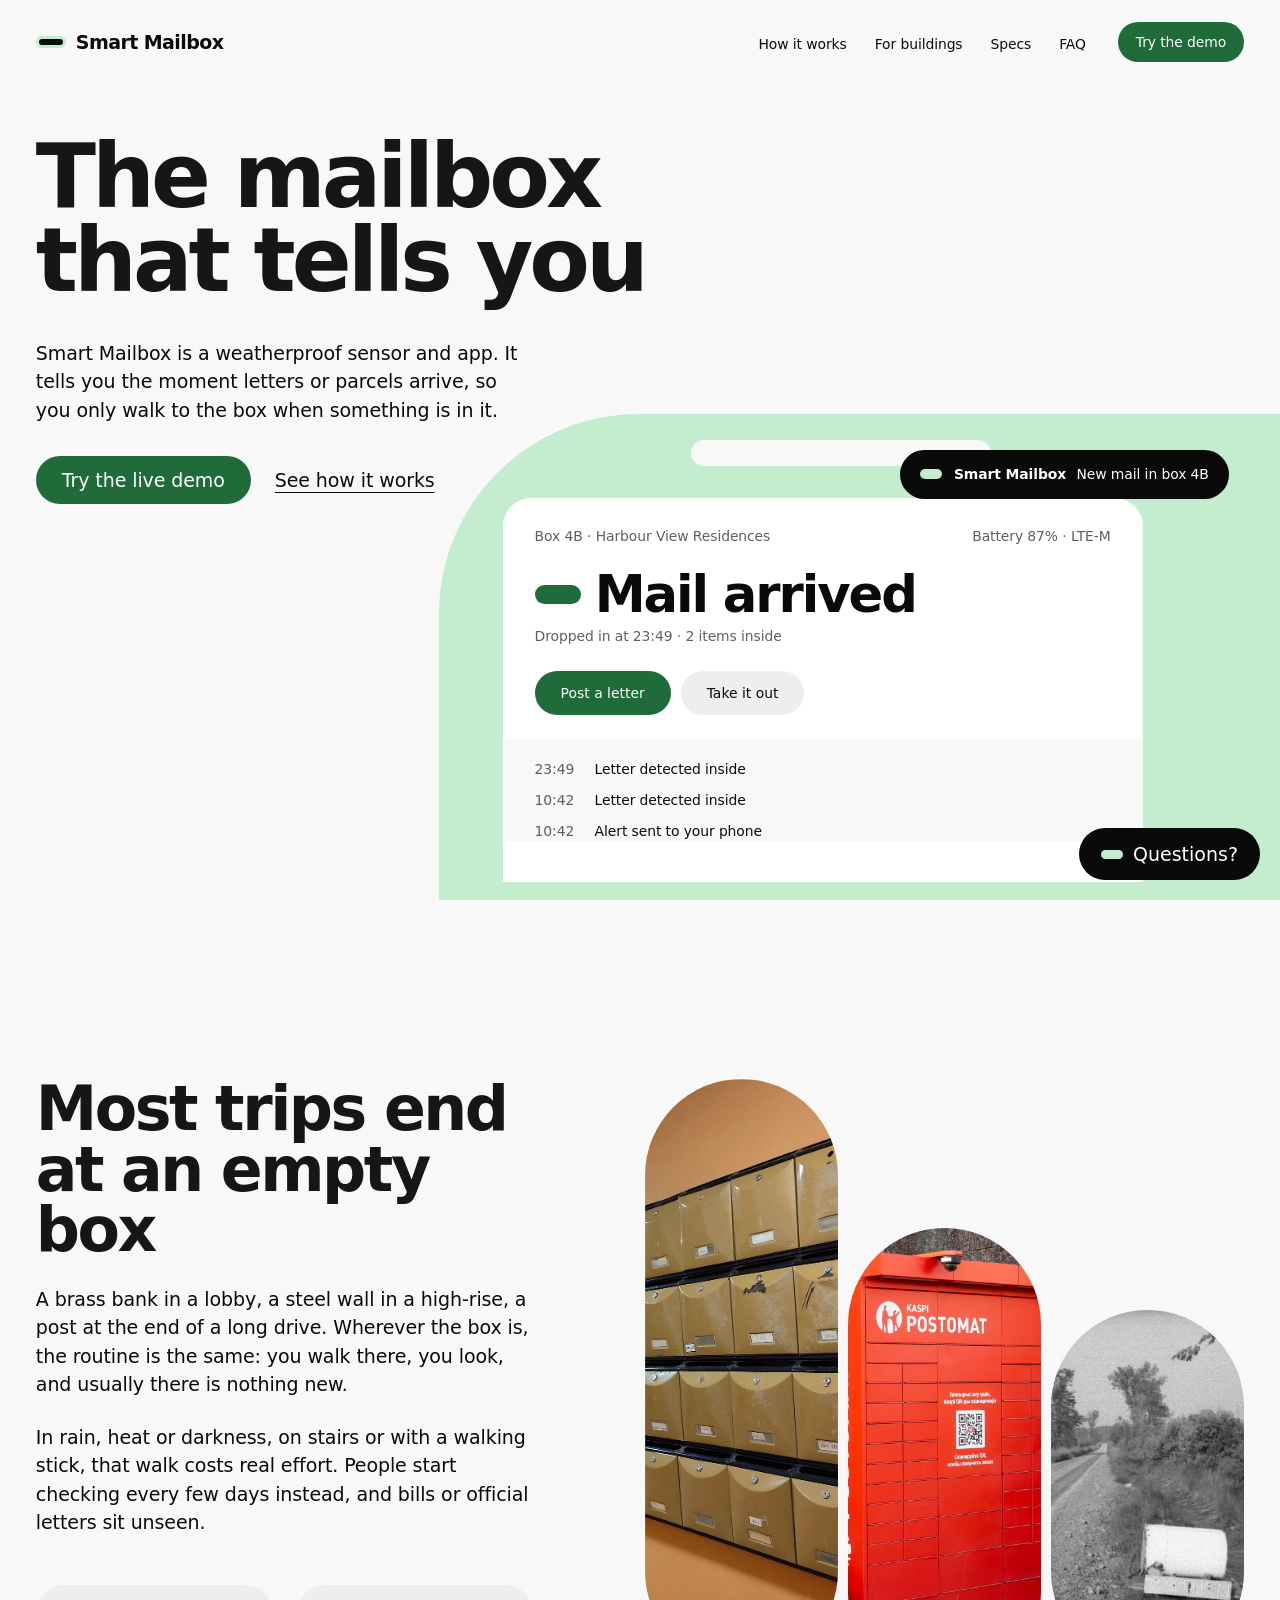
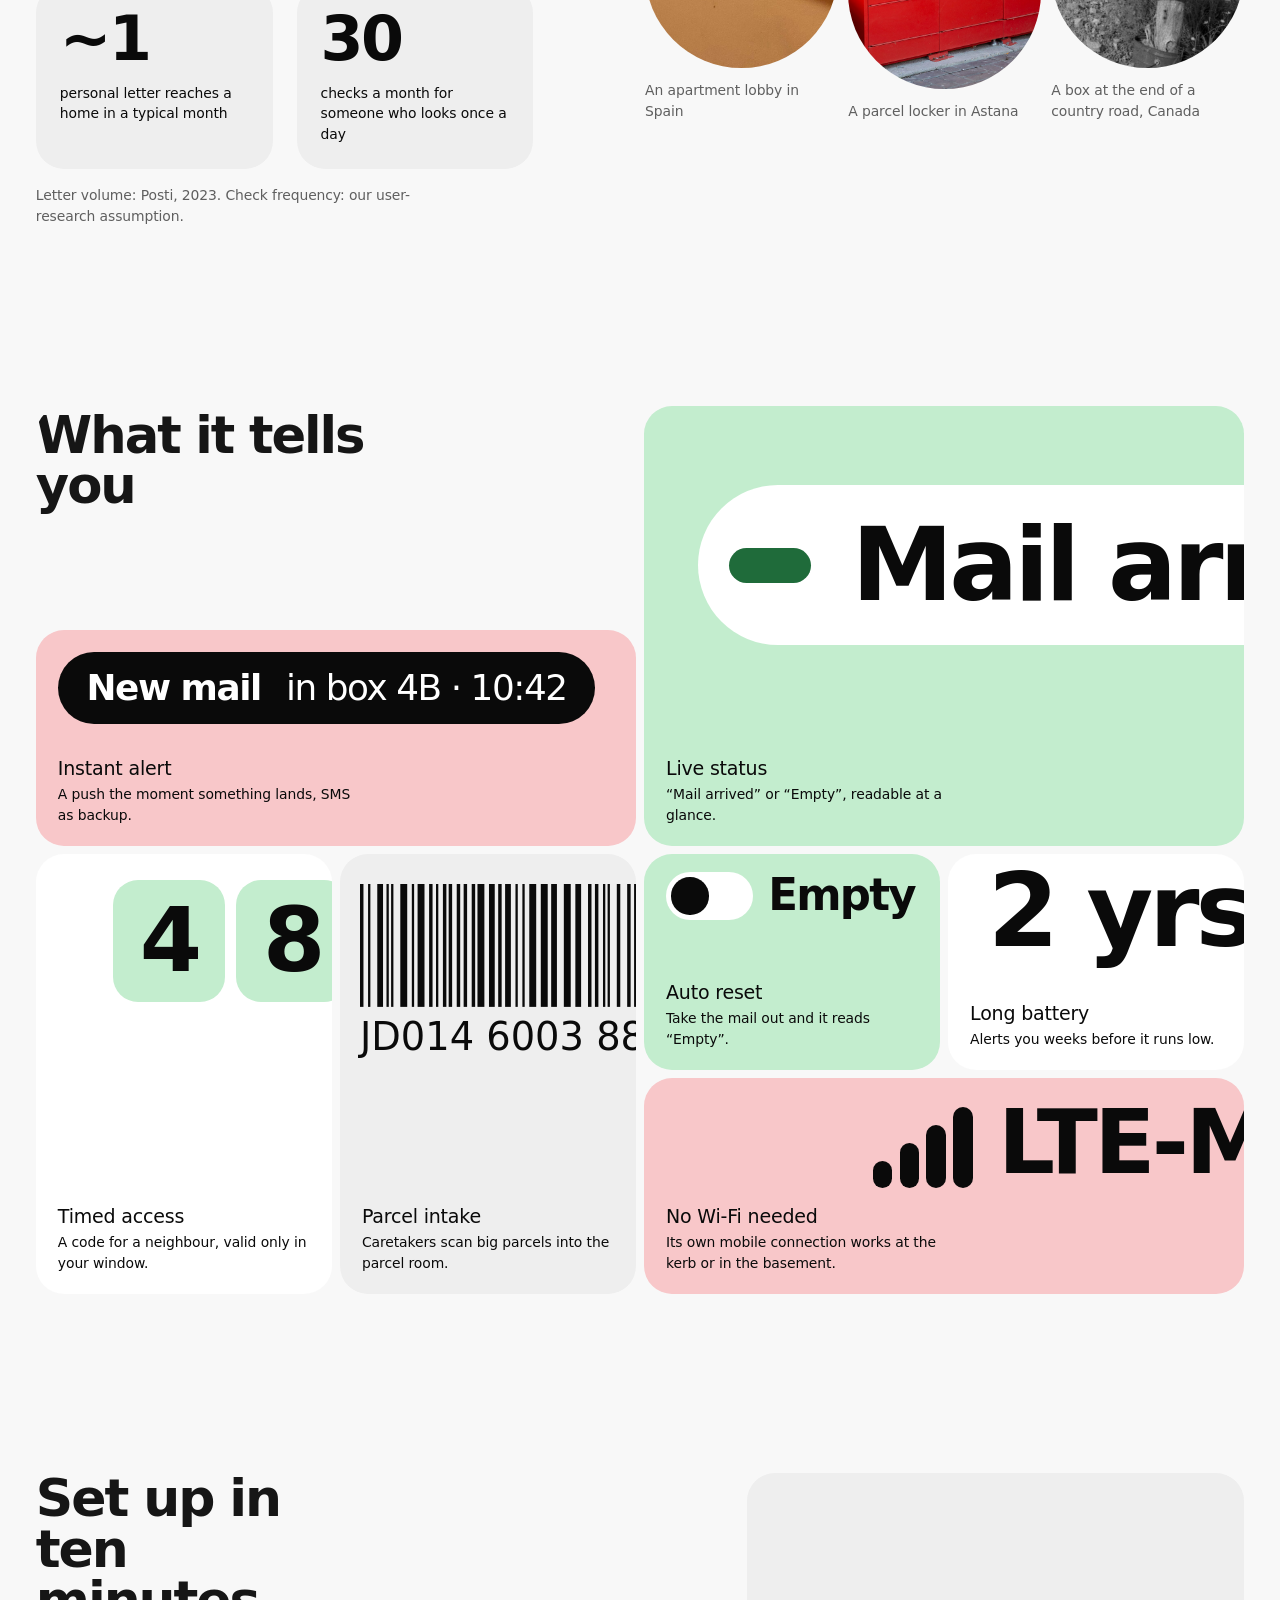
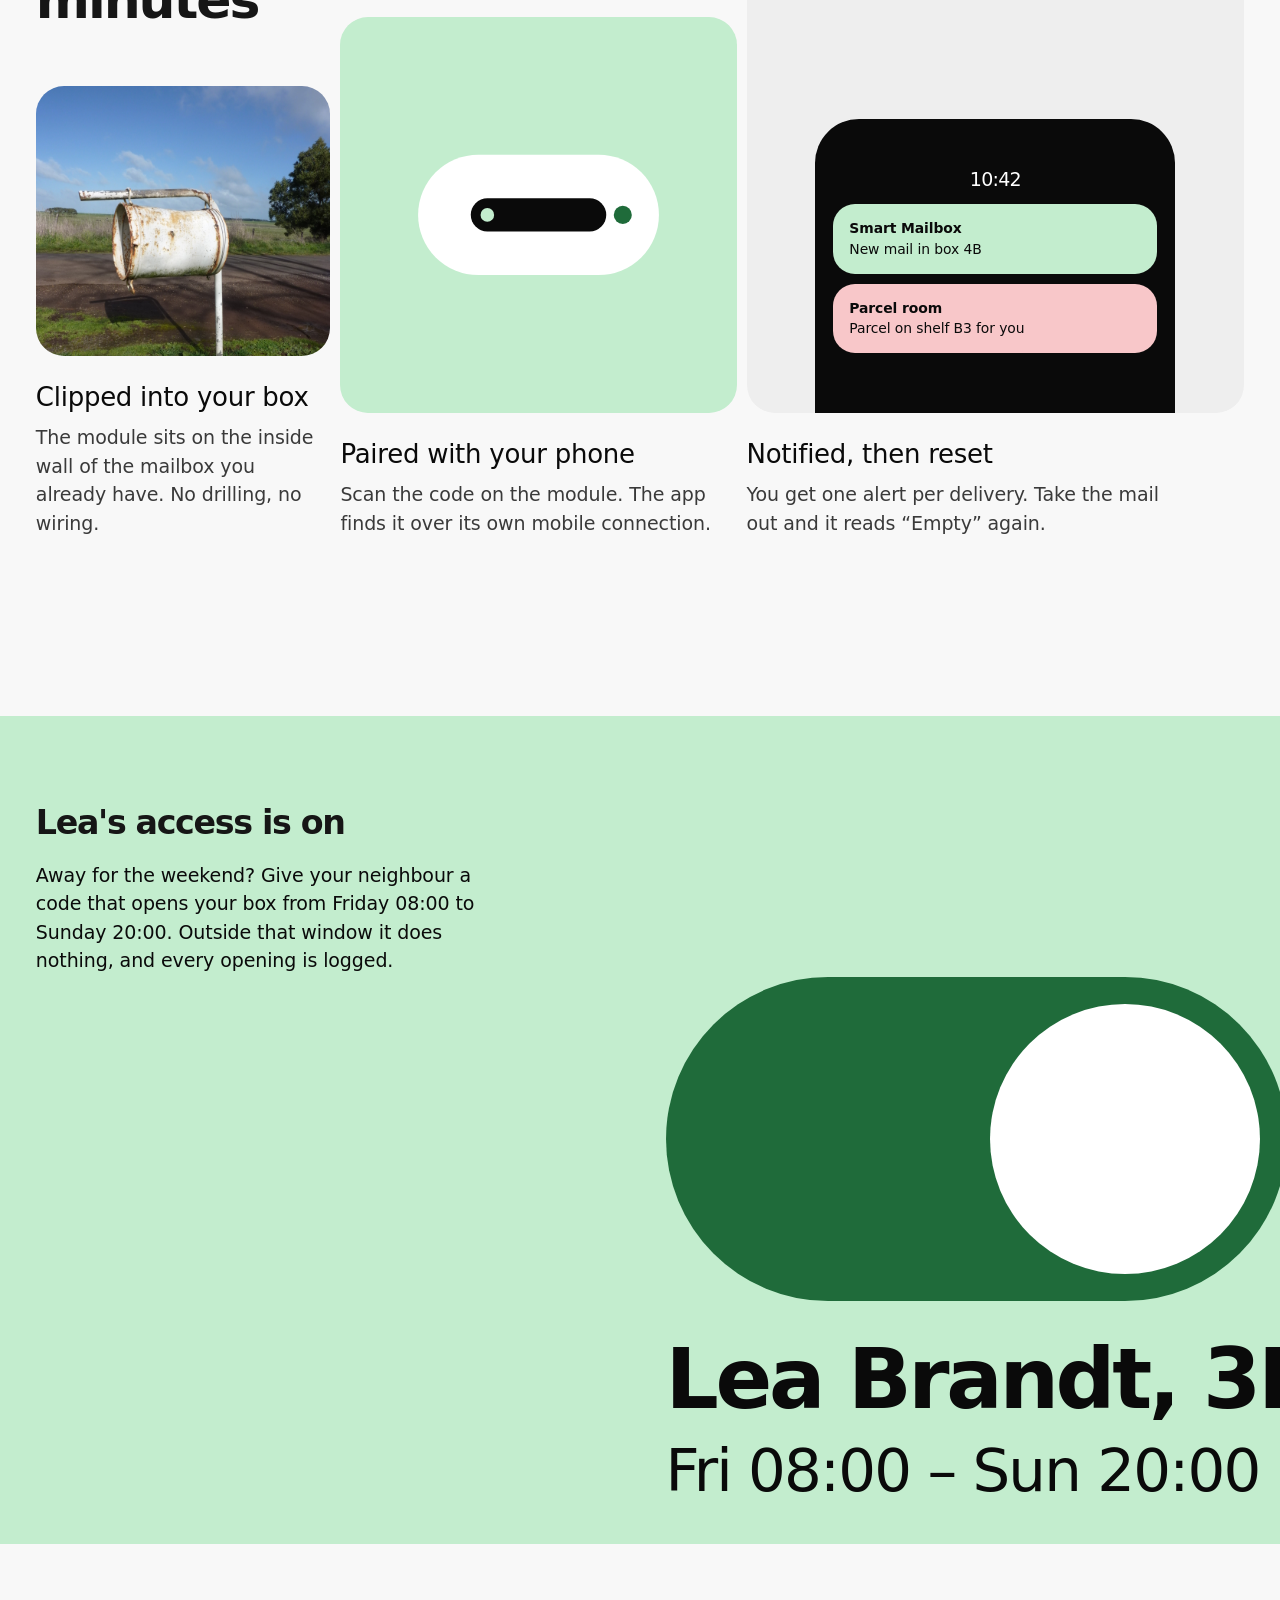
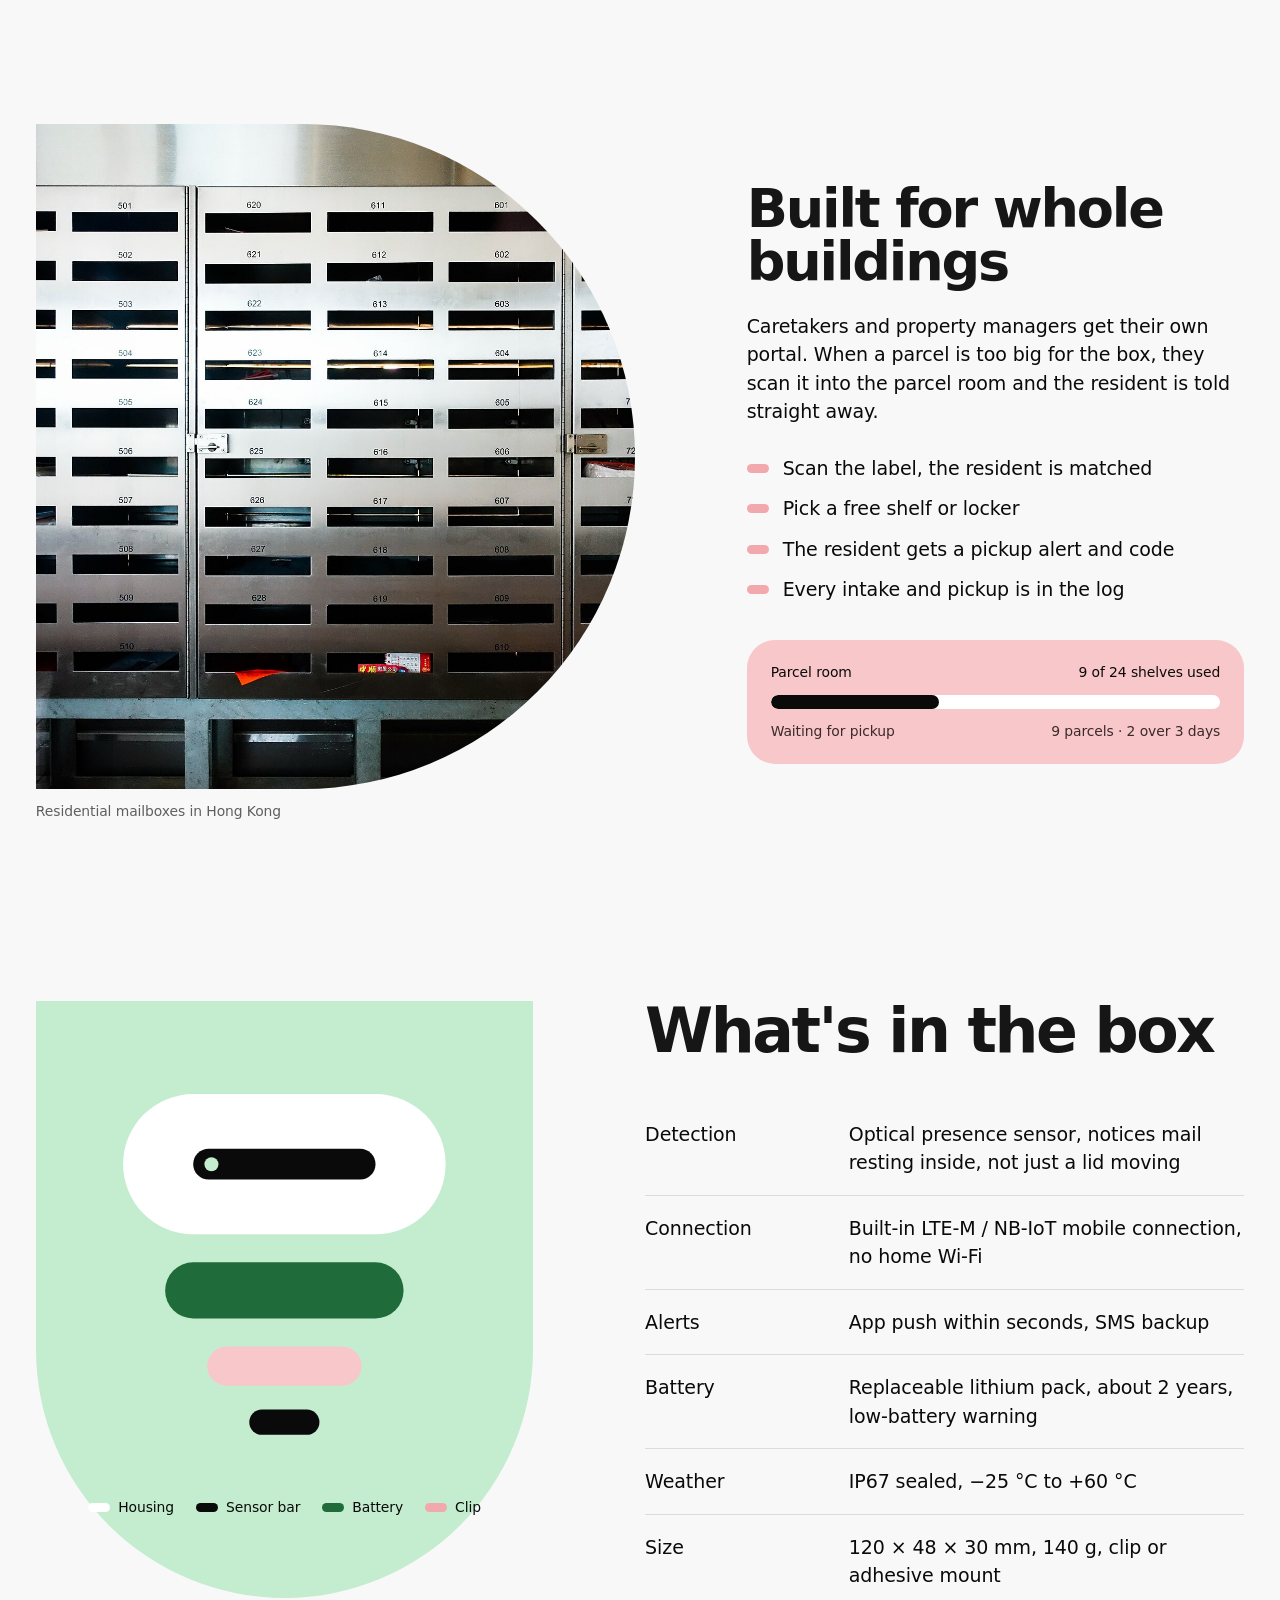
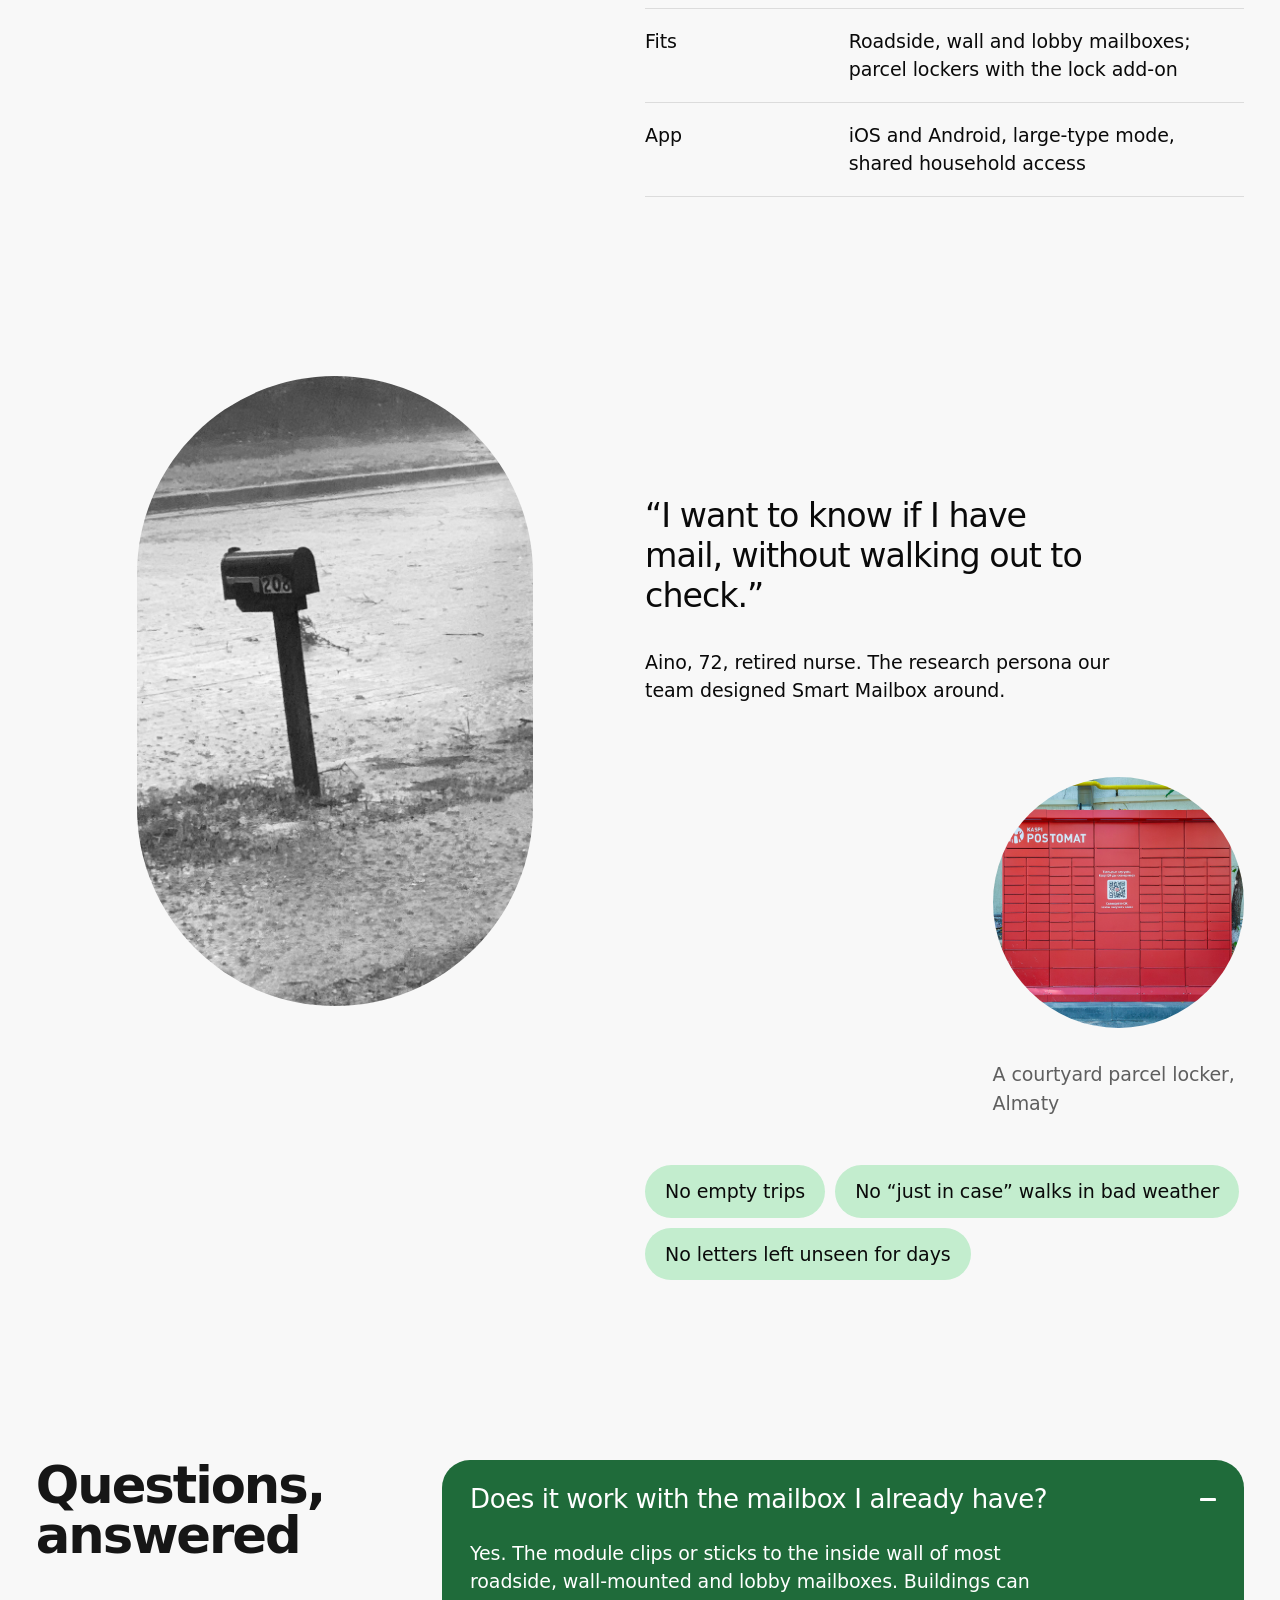
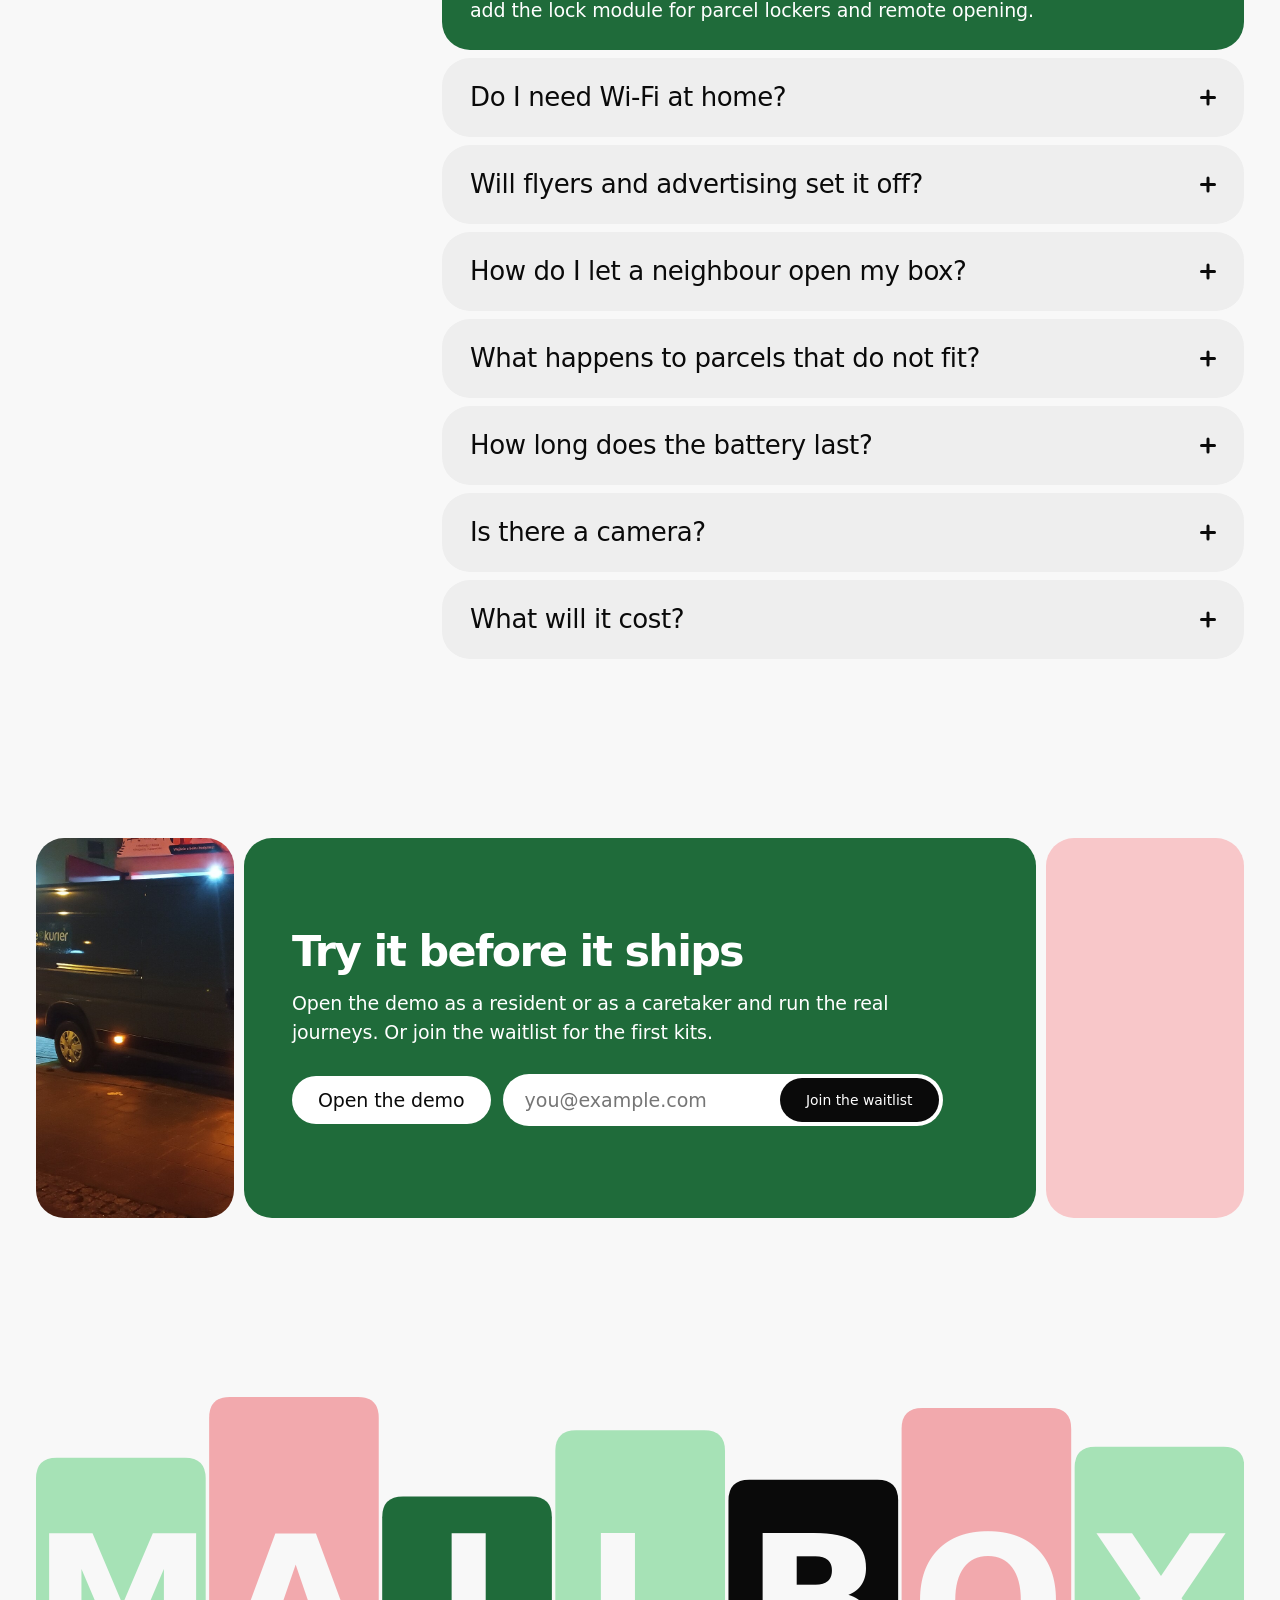
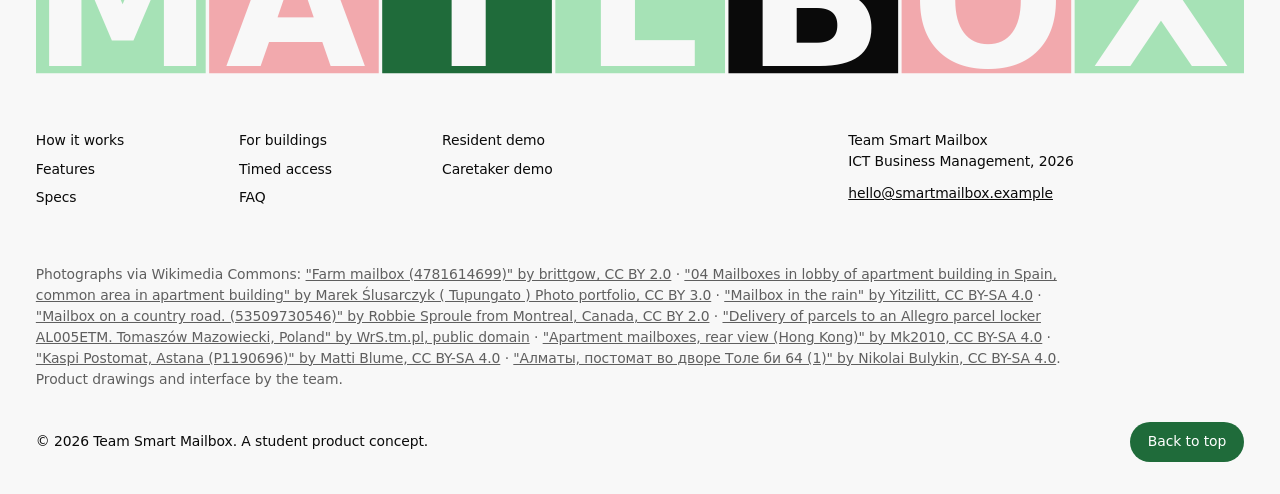
==== index.html @ 1ff183e3 "added Landingpage and Demo" ====
<!doctype html>
<html lang="en">
<head>
  <meta charset="utf-8">
  <meta name="viewport" content="width=device-width, initial-scale=1">
  <title>Smart Mailbox</title>
  <meta name="description" content="Smart Mailbox is a weatherproof sensor and app that tells you when letters or parcels arrive, lets a neighbour open your box in a time window you set, and lets your caretaker log oversized parcels into secure storage.">
  <link rel="preconnect" href="https://api.fontshare.com">
  <link rel="preconnect" href="https://cdn.fontshare.com" crossorigin>
  <link href="https://api.fontshare.com/v2/css?f[]=switzer@400,500,600&display=swap" rel="stylesheet">
  <link rel="icon" href="data:image/svg+xml,%3Csvg xmlns='http://www.w3.org/2000/svg' viewBox='0 0 32 32'%3E%3Crect width='32' height='32' rx='8' fill='%23c3edce'/%3E%3Crect x='6' y='13' width='20' height='6' rx='3' fill='%230a0a0a'/%3E%3C/svg%3E">
  <link rel="stylesheet" href="css/tokens.css">
  <link rel="stylesheet" href="css/landing.css">
  <script>document.documentElement.classList.add('js')</script>
</head>
<body>
  <a class="skip" href="#main">Skip to content</a>

  <header class="nav">
    <a class="wordmark" href="#top" aria-label="Smart Mailbox, back to top">
      <span class="wordmark__slot" aria-hidden="true"></span>Smart Mailbox
    </a>
    <nav aria-label="Main">
      <ul class="nav__links">
        <li><a href="#how">How it works</a></li>
        <li><a href="#buildings">For buildings</a></li>
        <li><a href="#specs">Specs</a></li>
        <li><a href="#faq">FAQ</a></li>
      </ul>
    </nav>
    <a class="btn btn--small nav__cta" href="demo.html">Try the demo</a>
  </header>

  <main id="main">
    <!-- HERO -->
    <section class="hero" id="top" aria-labelledby="hero-title">
      <div class="hero__copy">
        <h1 id="hero-title" class="hero__title">The mailbox that tells you</h1>
        <p class="hero__lede">Smart Mailbox is a weatherproof sensor and app. It tells you the moment letters or parcels arrive, so you only walk to the box when something is in it.</p>
        <div class="hero__actions">
          <a class="btn" href="demo.html">Try the live demo</a>
          <a class="hero__link" href="#how">See how it works</a>
        </div>
      </div>

      <div class="hero__stage">
        <span class="hero__slot" aria-hidden="true"></span>
        <div class="status" data-ui id="hero-status" data-state="arrived" aria-live="polite">
          <div class="status__head">
            <p class="status__where">Box 4B · Harbour View Residences</p>
            <p class="status__battery tnum">Battery 87% · LTE-M</p>
          </div>
          <div class="status__body">
            <p class="status__word" id="status-word">Mail arrived</p>
            <p class="status__meta tnum" id="status-meta">Dropped in at 10:42 · still inside</p>
          </div>
          <div class="status__controls">
            <button class="btn" type="button" id="drop-btn">Post a letter</button>
            <button class="btn btn--quiet" type="button" id="take-btn">Take it out</button>
          </div>
          <ol class="status__log tnum" id="status-log" aria-label="Today at this mailbox">
            <li><span>10:42</span>Letter detected inside</li>
            <li><span>10:42</span>Alert sent to your phone</li>
            <li><span>08:15</span>Box emptied, status reset</li>
          </ol>
        </div>
        <div class="toast" id="hero-toast" role="status" hidden>
          <span class="toast__dot" aria-hidden="true"></span>
          <span><strong>Smart Mailbox</strong> New mail in box 4B</span>
        </div>
      </div>
    </section>

    <!-- WHY -->
    <section class="why" id="why" aria-labelledby="why-title">
      <div class="why__text reveal">
        <h2 id="why-title" class="h2">Most trips end at an empty box</h2>
        <p>A brass bank in a lobby, a steel wall in a high-rise, a post at the end of a long drive. Wherever the box is, the routine is the same: you walk there, you look, and usually there is nothing new.</p>
        <p>In rain, heat or darkness, on stairs or with a walking stick, that walk costs real effort. People start checking every few days instead, and bills or official letters sit unseen.</p>
        <dl class="why__figures">
          <div><dt class="tnum">~1</dt><dd>personal letter reaches a home in a typical month</dd></div>
          <div><dt class="tnum">30</dt><dd>checks a month for someone who looks once a day</dd></div>
        </dl>
        <p class="why__source">Letter volume: Posti, 2023. Check frequency: our user-research assumption.</p>
      </div>
      <div class="why__pictures">
        <figure class="pic pic--tall reveal shutter">
          <img src="assets/04-mailboxes-in-lobby-of-apartment-building.jpg" width="1920" height="1441" alt="A wall of brass mailboxes in the tiled lobby of an apartment building">
          <figcaption>An apartment lobby in Spain</figcaption>
        </figure>
        <figure class="pic pic--mid reveal">
          <img src="assets/kaspi-postomat-astana-p1190696.jpg" width="1920" height="2880" alt="A red street parcel locker with rows of small doors in Astana" loading="lazy">
          <figcaption>A parcel locker in Astana</figcaption>
        </figure>
        <figure class="pic pic--low reveal">
          <img src="assets/mailbox-on-a-country-road-53509730546.jpg" width="1704" height="1087" alt="A white mailbox at the edge of a long gravel country road" loading="lazy">
          <figcaption>A box at the end of a country road, Canada</figcaption>
        </figure>
      </div>
    </section>

    <!-- FEATURES BOARD -->
    <section class="board" id="features" aria-labelledby="board-title">
      <div class="tile tile--title">
        <h2 id="board-title" class="h2">What it tells you</h2>
      </div>

      <div class="tile tile--live mint reveal">
        <div class="macro macro--status" data-ui aria-hidden="true"><span class="macro__dot"></span>Mail arrived</div>
        <div class="tile__cap"><h3>Live status</h3><p>“Mail arrived” or “Empty”, readable at a glance.</p></div>
      </div>

      <div class="tile tile--alert pink reveal">
        <div class="macro macro--toast" data-ui aria-hidden="true"><b>New mail</b> in box 4B · 10:42</div>
        <div class="tile__cap"><h3>Instant alert</h3><p>A push the moment something lands, SMS as backup.</p></div>
      </div>

      <div class="tile tile--access paper reveal">
        <div class="macro macro--keys tnum" data-ui aria-hidden="true"><span>4</span><span>8</span><span>1</span><span>9</span></div>
        <div class="tile__cap"><h3>Timed access</h3><p>A code for a neighbour, valid only in your window.</p></div>
      </div>

      <div class="tile tile--parcel surface reveal">
        <div class="macro macro--barcode" data-ui aria-hidden="true">
          <svg class="bars" viewBox="0 0 290 100" preserveAspectRatio="none" fill="#0a0a0a"><rect x="0" width="3" height="100"/><rect x="7" width="2" height="100"/><rect x="15" width="5" height="100"/><rect x="23" width="2" height="100"/><rect x="27" width="2" height="100"/><rect x="35" width="6" height="100"/><rect x="45" width="2" height="100"/><rect x="50" width="6" height="100"/><rect x="60" width="3" height="100"/><rect x="66" width="2" height="100"/><rect x="72" width="3" height="100"/><rect x="77" width="3" height="100"/><rect x="84" width="3" height="100"/><rect x="90" width="3" height="100"/><rect x="97" width="3" height="100"/><rect x="102" width="6" height="100"/><rect x="112" width="5" height="100"/><rect x="120" width="3" height="100"/><rect x="126" width="5" height="100"/><rect x="135" width="2" height="100"/><rect x="141" width="2" height="100"/><rect x="147" width="6" height="100"/><rect x="157" width="6" height="100"/><rect x="166" width="5" height="100"/><rect x="177" width="6" height="100"/><rect x="187" width="5" height="100"/><rect x="198" width="3" height="100"/><rect x="204" width="3" height="100"/><rect x="211" width="2" height="100"/><rect x="215" width="2" height="100"/><rect x="223" width="3" height="100"/><rect x="232" width="3" height="100"/><rect x="238" width="3" height="100"/><rect x="243" width="5" height="100"/><rect x="251" width="5" height="100"/><rect x="260" width="3" height="100"/><rect x="267" width="5" height="100"/><rect x="276" width="6" height="100"/></svg><span class="tnum">JD014 6003 8851</span>
        </div>
        <div class="tile__cap"><h3>Parcel intake</h3><p>Caretakers scan big parcels into the parcel room.</p></div>
      </div>

      <div class="tile tile--reset mint reveal">
        <div class="macro macro--toggle" data-ui aria-hidden="true"><span class="switch"><span></span></span>Empty</div>
        <div class="tile__cap"><h3>Auto reset</h3><p>Take the mail out and it reads “Empty”.</p></div>
      </div>

      <div class="tile tile--battery paper reveal">
        <div class="macro macro--figure tnum" data-ui aria-hidden="true">2 yrs</div>
        <div class="tile__cap"><h3>Long battery</h3><p>Alerts you weeks before it runs low.</p></div>
      </div>

      <div class="tile tile--network pink reveal">
        <div class="macro macro--signal" data-ui aria-hidden="true"><span></span><span></span><span></span><span></span>LTE-M</div>
        <div class="tile__cap"><h3>No Wi-Fi needed</h3><p>Its own mobile connection works at the kerb or in the basement.</p></div>
      </div>
    </section>

    <!-- HOW IT WORKS -->
    <section class="how" id="how" aria-labelledby="how-title">
      <h2 id="how-title" class="h2 how__title reveal">Set up in ten minutes</h2>
      <ol class="how__stages">
        <li class="stage stage--1 reveal">
          <div class="stage__tile pink">
            <img src="assets/farm-mailbox-4781614699.jpg" width="1536" height="2048" alt="An old white roadside mailbox on a metal post" loading="lazy">
          </div>
          <h3>Clipped into your box</h3>
          <p>The module sits on the inside wall of the mailbox you already have. No drilling, no wiring.</p>
        </li>
        <li class="stage stage--2 reveal">
          <div class="stage__tile mint">
            <svg class="module" viewBox="0 0 400 300" role="img" aria-label="Drawing of the Smart Mailbox module: a rounded white unit with a letter-slot sensor window">
              <rect x="40" y="70" width="320" height="160" rx="80" fill="#ffffff"/>
              <rect x="110" y="128" width="180" height="44" rx="22" fill="#0a0a0a"/>
              <circle cx="132" cy="150" r="9" fill="#c3edce"/>
              <rect x="300" y="138" width="24" height="24" rx="12" fill="#1f6b3a"/>
            </svg>
          </div>
          <h3>Paired with your phone</h3>
          <p>Scan the code on the module. The app finds it over its own mobile connection.</p>
        </li>
        <li class="stage stage--3 reveal">
          <div class="stage__tile paper">
            <div class="phone-mini" data-ui aria-hidden="true">
              <p class="phone-mini__time tnum">10:42</p>
              <div class="phone-mini__note"><b>Smart Mailbox</b><span>New mail in box 4B</span></div>
              <div class="phone-mini__note phone-mini__note--pink"><b>Parcel room</b><span>Parcel on shelf B3 for you</span></div>
            </div>
          </div>
          <h3>Notified, then reset</h3>
          <p>You get one alert per delivery. Take the mail out and it reads “Empty” again.</p>
        </li>
      </ol>
    </section>

    <!-- SHOWCASE: ACCESS TOGGLE -->
    <section class="show mint" id="access" aria-labelledby="show-title" data-on="true">
      <div class="show__text">
        <h2 id="show-title" class="h2 show__title">Lea's access is <span id="show-word">on</span></h2>
        <p>Away for the weekend? Give your neighbour a code that opens your box from Friday 08:00 to Sunday 20:00. Outside that window it does nothing, and every opening is logged.</p>
      </div>
      <div class="show__control" data-ui>
        <button class="big-switch" type="button" role="switch" aria-checked="true" id="show-switch" aria-labelledby="show-label">
          <span class="big-switch__track"><span class="big-switch__thumb"></span></span>
        </button>
        <p class="big-switch__label" id="show-label">Lea Brandt, 3B</p>
        <p class="big-switch__value tnum" id="show-value">Fri 08:00 – Sun 20:00</p>
      </div>
    </section>

    <!-- FOR BUILDINGS -->
    <section class="buildings" id="buildings" aria-labelledby="buildings-title">
      <figure class="buildings__pic pic reveal">
        <div class="pic__frame"><img src="assets/apartment-mailboxes-rear-view-hong-kong.jpg" width="1920" height="1280" alt="Rows of steel apartment mailboxes seen from behind, in a Hong Kong residential block" loading="lazy"></div>
        <figcaption>Residential mailboxes in Hong Kong</figcaption>
      </figure>
      <div class="buildings__text reveal">
        <h2 id="buildings-title" class="h2">Built for whole buildings</h2>
        <p>Caretakers and property managers get their own portal. When a parcel is too big for the box, they scan it into the parcel room and the resident is told straight away.</p>
        <ul class="slot-list">
          <li>Scan the label, the resident is matched</li>
          <li>Pick a free shelf or locker</li>
          <li>The resident gets a pickup alert and code</li>
          <li>Every intake and pickup is in the log</li>
        </ul>
        <div class="capacity" data-ui aria-label="Parcel room capacity example">
          <div class="capacity__row"><span>Parcel room</span><span class="tnum">9 of 24 shelves used</span></div>
          <div class="capacity__bar" role="img" aria-label="9 of 24 shelves used"><span style="width:37.5%"></span></div>
          <div class="capacity__row capacity__row--muted"><span>Waiting for pickup</span><span class="tnum">9 parcels · 2 over 3 days</span></div>
        </div>
      </div>
    </section>

    <!-- SPECS -->
    <section class="specs" id="specs" aria-labelledby="specs-title">
      <div class="specs__figure mint reveal">
        <svg viewBox="0 0 600 600" role="img" aria-label="Exploded drawing of the module: housing, sensor bar, battery and mounting clip">
          <rect x="70" y="60" width="460" height="200" rx="100" fill="#ffffff"/>
          <rect x="170" y="138" width="260" height="44" rx="22" fill="#0a0a0a"/>
          <circle cx="196" cy="160" r="10" fill="#c3edce"/>
          <rect x="130" y="300" width="340" height="80" rx="40" fill="#1f6b3a"/>
          <rect x="190" y="420" width="220" height="56" rx="28" fill="#f8c7c9"/>
          <rect x="250" y="510" width="100" height="36" rx="18" fill="#0a0a0a"/>
        </svg>
        <ul class="specs__key">
          <li><span class="k k--paper"></span>Housing</li>
          <li><span class="k k--ink"></span>Sensor bar</li>
          <li><span class="k k--green"></span>Battery</li>
          <li><span class="k k--pink"></span>Clip</li>
        </ul>
      </div>
      <div class="specs__text">
        <h2 id="specs-title" class="h2 reveal">What's in the box</h2>
        <table class="spec-table reveal">
          <caption class="visually-hidden">Smart Mailbox technical specifications</caption>
          <tbody>
            <tr><th scope="row">Detection</th><td>Optical presence sensor, notices mail resting inside, not just a lid moving</td></tr>
            <tr><th scope="row">Connection</th><td>Built-in LTE-M / NB-IoT mobile connection, no home Wi-Fi</td></tr>
            <tr><th scope="row">Alerts</th><td>App push within seconds, SMS backup</td></tr>
            <tr><th scope="row">Battery</th><td>Replaceable lithium pack, about 2 years, low-battery warning</td></tr>
            <tr><th scope="row">Weather</th><td>IP67 sealed, −25 °C to +60 °C</td></tr>
            <tr><th scope="row">Size</th><td>120 × 48 × 30 mm, 140 g, clip or adhesive mount</td></tr>
            <tr><th scope="row">Fits</th><td>Roadside, wall and lobby mailboxes; parcel lockers with the lock add-on</td></tr>
            <tr><th scope="row">App</th><td>iOS and Android, large-type mode, shared household access</td></tr>
          </tbody>
        </table>
      </div>
    </section>

    <!-- PERSONA QUOTE -->
    <section class="quote" aria-label="Why we built it">
      <figure class="quote__portrait pic reveal">
        <div class="pic__frame"><img src="assets/mailbox-in-the-rain.jpg" width="1920" height="2560" alt="A single mailbox on a post beside a street in heavy rain" loading="lazy"></div>
      </figure>
      <div class="quote__body reveal"><figure class="quote__fig">
        <blockquote>
          <p>“I want to know if I have mail, without walking out to check.”</p>
        </blockquote>
        <figcaption>Aino, 72, retired nurse. The research persona our team designed Smart Mailbox around.</figcaption>
        </figure>
        <figure class="quote__small pic">
          <img src="assets/parcel-locker-almaty-courtyard.jpg" width="1920" height="1440" alt="A parcel locker against a courtyard wall in Almaty" loading="lazy">
          <figcaption>A courtyard parcel locker, Almaty</figcaption>
        </figure>
        <ul class="quote__points">
          <li>No empty trips</li>
          <li>No “just in case” walks in bad weather</li>
          <li>No letters left unseen for days</li>
        </ul>
      </div>
    </section>

    <!-- FAQ -->
    <section class="faq" id="faq" aria-labelledby="faq-title">
      <h2 id="faq-title" class="h2 faq__title">Questions, answered</h2>
      <div class="faq__list">
        <details name="faq" open>
          <summary>Does it work with the mailbox I already have?</summary>
          <p>Yes. The module clips or sticks to the inside wall of most roadside, wall-mounted and lobby mailboxes. Buildings can add the lock module for parcel lockers and remote opening.</p>
        </details>
        <details name="faq">
          <summary>Do I need Wi-Fi at home?</summary>
          <p>No. Each module has its own low-power mobile connection (LTE-M or NB-IoT), so it works at the end of a drive or in a basement lobby where Wi-Fi does not reach.</p>
        </details>
        <details name="faq">
          <summary>Will flyers and advertising set it off?</summary>
          <p>It reports anything resting inside the box, so a flyer counts as mail. You can mute alerts for a weekday your area gets advertising, and the status still shows what is inside.</p>
        </details>
        <details name="faq">
          <summary>How do I let a neighbour open my box?</summary>
          <p>In the app, choose Access, pick the person and set a start and end time. They get a code that only works inside that window. You see each opening in your history.</p>
        </details>
        <details name="faq">
          <summary>What happens to parcels that do not fit?</summary>
          <p>In buildings with a parcel room, the caretaker scans the label, stores the parcel on a free shelf and the app tells you where it is, with a pickup code.</p>
        </details>
        <details name="faq">
          <summary>How long does the battery last?</summary>
          <p>About two years in normal use. The app warns you weeks before it runs low, and the pack is replaceable without tools.</p>
        </details>
        <details name="faq">
          <summary>Is there a camera?</summary>
          <p>No. Smart Mailbox detects that something is inside, not what it is. Nothing is filmed and nothing about your mail's content is stored.</p>
        </details>
        <details name="faq">
          <summary>What will it cost?</summary>
          <p>The plan is a one-time kit plus a small monthly fee that covers the mobile connection and support. Final prices will be shared with the waitlist first.</p>
        </details>
      </div>
    </section>

    <!-- CTA -->
    <section class="cta" id="start" aria-labelledby="cta-title">
      <div class="cta__side cta__side--pic">
        <img src="assets/delivery-of-parcels-to-an-allegro-parcel.jpg" width="1920" height="1080" alt="A delivery van parked at night beside a parcel locker" loading="lazy">
      </div>
      <div class="cta__main">
        <h2 id="cta-title" class="cta__title">Try it before it ships</h2>
        <p>Open the demo as a resident or as a caretaker and run the real journeys. Or join the waitlist for the first kits.</p>
        <div class="cta__actions">
          <a class="btn btn--quiet" href="demo.html">Open the demo</a>
          <form class="waitlist" id="waitlist" action="mailto:hello@smartmailbox.example" method="post" enctype="text/plain">
            <label class="visually-hidden" for="email">Your email address</label>
            <input id="email" name="email" type="email" required placeholder="you@example.com" autocomplete="email">
            <button class="btn btn--ink" type="submit">Join the waitlist</button>
          </form>
        </div>
        <p class="cta__done" id="waitlist-done" role="status" hidden>Thanks. Your email app should open with the request ready to send.</p>
      </div>
      <div class="cta__side pink" aria-hidden="true"></div>
    </section>
  </main>

  <footer class="footer" aria-labelledby="footer-title">
    <h2 id="footer-title" class="visually-hidden">Smart Mailbox</h2>
    <svg class="blocks blocks--wide" viewBox="0 0 1400 320" aria-hidden="true" focusable="false"><path d="M0.0,320.0 V94.4 Q0.0,70.4 24.0,70.4 H172.6 Q196.6,70.4 196.6,94.4 V320.0 Z" fill="#a6e2b6"/><text x="98.3" y="311.6" font-size="210" text-anchor="middle" fill="#f8f8f8" font-weight="600" font-family="Switzer, sans-serif" letter-spacing="-4">M</text><path d="M200.6,320.0 V24.0 Q200.6,0.0 224.6,0.0 H373.1 Q397.1,0.0 397.1,24.0 V320.0 Z" fill="#f2a9ad"/><text x="298.9" y="311.6" font-size="210" text-anchor="middle" fill="#f8f8f8" font-weight="600" font-family="Switzer, sans-serif" letter-spacing="-4">A</text><path d="M401.1,320.0 V139.2 Q401.1,115.2 425.1,115.2 H573.7 Q597.7,115.2 597.7,139.2 V320.0 Z" fill="#1f6b3a"/><text x="499.4" y="311.6" font-size="210" text-anchor="middle" fill="#f8f8f8" font-weight="600" font-family="Switzer, sans-serif" letter-spacing="-4">I</text><path d="M601.7,320.0 V62.4 Q601.7,38.4 625.7,38.4 H774.3 Q798.3,38.4 798.3,62.4 V320.0 Z" fill="#a6e2b6"/><text x="700.0" y="311.6" font-size="210" text-anchor="middle" fill="#f8f8f8" font-weight="600" font-family="Switzer, sans-serif" letter-spacing="-4">L</text><path d="M802.3,320.0 V120.0 Q802.3,96.0 826.3,96.0 H974.9 Q998.9,96.0 998.9,120.0 V320.0 Z" fill="#0a0a0a"/><text x="900.6" y="311.6" font-size="210" text-anchor="middle" fill="#f8f8f8" font-weight="600" font-family="Switzer, sans-serif" letter-spacing="-4">B</text><path d="M1002.9,320.0 V36.8 Q1002.9,12.8 1026.9,12.8 H1175.4 Q1199.4,12.8 1199.4,36.8 V320.0 Z" fill="#f2a9ad"/><text x="1101.1" y="311.6" font-size="210" text-anchor="middle" fill="#f8f8f8" font-weight="600" font-family="Switzer, sans-serif" letter-spacing="-4">O</text><path d="M1203.4,320.0 V81.6 Q1203.4,57.6 1227.4,57.6 H1376.0 Q1400.0,57.6 1400.0,81.6 V320.0 Z" fill="#a6e2b6"/><text x="1301.7" y="311.6" font-size="210" text-anchor="middle" fill="#f8f8f8" font-weight="600" font-family="Switzer, sans-serif" letter-spacing="-4">X</text></svg>
    <svg class="blocks blocks--narrow" viewBox="0 0 700 520" aria-hidden="true" focusable="false"><path d="M0.0,258.0 V74.8 Q0.0,56.8 18.0,56.8 H154.0 Q172.0,56.8 172.0,74.8 V258.0 Z" fill="#a6e2b6"/><text x="86.0" y="250.8" font-size="180" text-anchor="middle" fill="#f8f8f8" font-weight="600" font-family="Switzer, sans-serif" letter-spacing="-4">M</text><path d="M176.0,258.0 V18.0 Q176.0,0.0 194.0,0.0 H330.0 Q348.0,0.0 348.0,18.0 V258.0 Z" fill="#f2a9ad"/><text x="262.0" y="250.8" font-size="180" text-anchor="middle" fill="#f8f8f8" font-weight="600" font-family="Switzer, sans-serif" letter-spacing="-4">A</text><path d="M352.0,258.0 V110.9 Q352.0,92.9 370.0,92.9 H506.0 Q524.0,92.9 524.0,110.9 V258.0 Z" fill="#1f6b3a"/><text x="438.0" y="250.8" font-size="180" text-anchor="middle" fill="#f8f8f8" font-weight="600" font-family="Switzer, sans-serif" letter-spacing="-4">I</text><path d="M528.0,258.0 V49.0 Q528.0,31.0 546.0,31.0 H682.0 Q700.0,31.0 700.0,49.0 V258.0 Z" fill="#a6e2b6"/><text x="614.0" y="250.8" font-size="180" text-anchor="middle" fill="#f8f8f8" font-weight="600" font-family="Switzer, sans-serif" letter-spacing="-4">L</text><path d="M0.0,520.0 V357.4 Q0.0,339.4 18.0,339.4 H154.0 Q172.0,339.4 172.0,357.4 V520.0 Z" fill="#0a0a0a"/><text x="86.0" y="512.8" font-size="180" text-anchor="middle" fill="#f8f8f8" font-weight="600" font-family="Switzer, sans-serif" letter-spacing="-4">B</text><path d="M176.0,520.0 V290.3 Q176.0,272.3 194.0,272.3 H330.0 Q348.0,272.3 348.0,290.3 V520.0 Z" fill="#f2a9ad"/><text x="262.0" y="512.8" font-size="180" text-anchor="middle" fill="#f8f8f8" font-weight="600" font-family="Switzer, sans-serif" letter-spacing="-4">O</text><path d="M352.0,520.0 V326.4 Q352.0,308.4 370.0,308.4 H506.0 Q524.0,308.4 524.0,326.4 V520.0 Z" fill="#a6e2b6"/><text x="438.0" y="512.8" font-size="180" text-anchor="middle" fill="#f8f8f8" font-weight="600" font-family="Switzer, sans-serif" letter-spacing="-4">X</text></svg>
    <div class="footer__cols">
      <ul>
        <li><a href="#how">How it works</a></li>
        <li><a href="#features">Features</a></li>
        <li><a href="#specs">Specs</a></li>
      </ul>
      <ul>
        <li><a href="#buildings">For buildings</a></li>
        <li><a href="#access">Timed access</a></li>
        <li><a href="#faq">FAQ</a></li>
      </ul>
      <ul>
        <li><a href="demo.html">Resident demo</a></li>
        <li><a href="demo.html?role=caretaker">Caretaker demo</a></li>
      </ul>
      <div class="footer__contact">
        <p>Team Smart Mailbox<br>ICT Business Management, 2026</p>
        <p><a href="mailto:hello@smartmailbox.example">hello@smartmailbox.example</a></p>
      </div>
    </div>
    <p class="footer__credits">Photographs via Wikimedia Commons: <a href="https://commons.wikimedia.org/wiki/File:Farm_mailbox_(4781614699).jpg">"Farm mailbox (4781614699)" by brittgow, CC BY 2.0</a> · <a href="https://commons.wikimedia.org/wiki/File:04_Mailboxes_in_lobby_of_apartment_building_in_Spain,_common_area_in_apartment_building.jpg">"04 Mailboxes in lobby of apartment building in Spain, common area in apartment building" by Marek Ślusarczyk ( Tupungato ) Photo portfolio, CC BY 3.0</a> · <a href="https://commons.wikimedia.org/wiki/File:Mailbox_in_the_rain.jpg">"Mailbox in the rain" by Yitzilitt, CC BY-SA 4.0</a> · <a href="https://commons.wikimedia.org/wiki/File:Mailbox_on_a_country_road._(53509730546).jpg">"Mailbox on a country road. (53509730546)" by Robbie Sproule from Montreal, Canada, CC BY 2.0</a> · <a href="https://commons.wikimedia.org/wiki/File:Delivery_of_parcels_to_an_Allegro_parcel_locker_AL005ETM._Tomasz%C3%B3w_Mazowiecki,_Poland.jpg">"Delivery of parcels to an Allegro parcel locker AL005ETM. Tomaszów Mazowiecki, Poland" by WrS.tm.pl, public domain</a> · <a href="https://commons.wikimedia.org/wiki/File:Apartment_mailboxes,_rear_view_(Hong_Kong).jpg">"Apartment mailboxes, rear view (Hong Kong)" by Mk2010, CC BY-SA 4.0</a> · <a href="https://commons.wikimedia.org/wiki/File:Kaspi_Postomat,_Astana_(P1190696).jpg">"Kaspi Postomat, Astana (P1190696)" by Matti Blume, CC BY-SA 4.0</a> · <a href="https://commons.wikimedia.org/wiki/File:%D0%90%D0%BB%D0%BC%D0%B0%D1%82%D1%8B,_%D0%BF%D0%BE%D1%81%D1%82%D0%BE%D0%BC%D0%B0%D1%82_%D0%B2%D0%BE_%D0%B4%D0%B2%D0%BE%D1%80%D0%B5_%D0%A2%D0%BE%D0%BB%D0%B5_%D0%B1%D0%B8_64_(1).jpg">"Алматы, постомат во дворе Толе би 64 (1)" by Nikolai Bulykin, CC BY-SA 4.0</a>. Product drawings and interface by the team.</p>
    <div class="footer__last">
      <p>© 2026 Team Smart Mailbox. A student product concept.</p>
      <a class="btn btn--small" href="#top">Back to top</a>
    </div>
  </footer>

  <!-- FAQ ASSISTANT -->
  <div class="assist" id="assist">
    <button class="assist__fab" type="button" id="assist-open" aria-expanded="false" aria-controls="assist-panel">
      <span class="assist__slot" aria-hidden="true"></span>Questions?
    </button>
    <div class="assist__panel" id="assist-panel" role="dialog" aria-modal="false" aria-labelledby="assist-title" hidden>
      <div class="assist__head">
        <h2 id="assist-title">Smart Mailbox help</h2>
        <button type="button" class="assist__close" id="assist-close" aria-label="Close help">Close</button>
      </div>
      <div class="assist__log" id="assist-log" aria-live="polite">
        <p class="msg msg--bot">Hi, I can answer the common questions. Pick one below.</p>
      </div>
      <div class="assist__chips" id="assist-chips" aria-label="Suggested questions"></div>
    </div>
  </div>

  <script src="js/landing.js" defer></script>
</body>
</html>
---- css/tokens.css ----
/* Smart Mailbox — shared design tokens (landing page + demo app) */
:root {
  --bg: #f8f8f8;
  --surface: #eeeeee;
  --surface-2: #e4e4e4;
  --ink: #0a0a0a;
  --ink-soft: #3a3a3a;
  --muted: #5f5f5f;
  --accent: #1f6b3a;
  --accent-strong: #15522b;
  --accent-ink: #ffffff;
  --mint: #c3edce;
  --mint-deep: #a6e2b6;
  --pink: #f8c7c9;
  --pink-deep: #f2a9ad;
  --paper: #ffffff;
  --alert: #b3261e;

  --font: "Switzer", ui-sans-serif, system-ui, -apple-system, "Segoe UI", sans-serif;

  --step-small: clamp(0.8125rem, 0.79rem + 0.1vw, 0.875rem);
  --step-body: clamp(1.0625rem, 1rem + 0.25vw, 1.1875rem);
  --step-lead: clamp(1.25rem, 1.1rem + 0.7vw, 1.625rem);
  --step-head: clamp(2rem, 1.3rem + 3.2vw, 4rem);
  --step-display: clamp(2.75rem, 1.2rem + 5.4vw, 6rem);

  /* The motif: the letter slot. Fully round ends, used at every scale. */
  --slot: 999px;
  --radius: 14px;

  --margin: clamp(16px, 2.8vw, 40px);
  --gap: clamp(8px, 0.8vw, 12px);

  --ease-out: cubic-bezier(0.22, 1, 0.36, 1);
  --ease-in-out: cubic-bezier(0.65, 0, 0.35, 1);
  --ease-soft: cubic-bezier(0.25, 0.8, 0.25, 1);
  --t-press: 120ms;
  --t-hover: 180ms;
}

*,
*::before,
*::after { box-sizing: border-box; }

html { -webkit-text-size-adjust: 100%; text-size-adjust: 100%; }

body {
  margin: 0;
  background: var(--bg);
  color: var(--ink);
  font-family: var(--font);
  font-size: var(--step-body);
  line-height: 1.5;
  letter-spacing: -0.005em;
  -webkit-font-smoothing: antialiased;
  font-feature-settings: "tnum" 0;
}

img, svg, video { display: block; max-width: 100%; }
button, input, select { font: inherit; color: inherit; }
a { color: inherit; }

:focus-visible { outline: 3px solid var(--accent); outline-offset: 3px; }
::selection { background: var(--mint); color: var(--ink); }

.visually-hidden {
  position: absolute !important; width: 1px; height: 1px; padding: 0; margin: -1px;
  overflow: hidden; clip: rect(0 0 0 0); white-space: nowrap; border: 0;
}

.tnum { font-variant-numeric: tabular-nums; }

/* Buttons: the slot shape, flat, one fill */
.btn {
  display: inline-flex; align-items: center; justify-content: center; gap: 10px;
  min-height: 48px; padding: 0 26px;
  border: 0; border-radius: var(--slot);
  background: var(--accent); color: var(--accent-ink);
  font-weight: 500; font-size: var(--step-body); text-decoration: none; cursor: pointer;
  transition: transform var(--t-press) var(--ease-out), background-color var(--t-hover) ease, color var(--t-hover) ease;
}
.btn:active { transform: scale(0.97); }
.btn--ink { background: var(--ink); color: var(--paper); }
.btn--quiet { background: var(--paper); color: var(--ink); }
.btn--small { min-height: 40px; padding: 0 18px; font-size: var(--step-small); }
@media (hover: hover) and (pointer: fine) {
  .btn:hover { background: var(--accent-strong); }
  .btn--ink:hover { background: #2a2a2a; }
  .btn--quiet:hover { background: var(--surface); }
}

@media (prefers-reduced-motion: reduce) {
  *, *::before, *::after { transition-duration: 1ms !important; animation-duration: 1ms !important; animation-iteration-count: 1 !important; }
}
---- css/landing.css ----
/* Smart Mailbox — landing page */

.mint { background: var(--mint); color: var(--ink); }
.pink { background: var(--pink); color: var(--ink); }
.paper { background: var(--paper); color: var(--ink); }
.surface { background: var(--surface); color: var(--ink); }

.skip { position: absolute; left: -9999px; top: 8px; z-index: 50; background: var(--ink); color: var(--paper); padding: 10px 16px; border-radius: var(--slot); }
.skip:focus { left: 16px; }

.h2 {
  margin: 0;
  font-size: var(--step-head);
  font-weight: 600;
  line-height: 0.98;
  letter-spacing: -0.04em;
  color: #161616;
}

section { scroll-margin-top: 80px; }

/* ---------- Navigation ---------- */
.nav {
  position: absolute; inset: 0 0 auto 0; z-index: 10;
  display: flex; align-items: center; gap: 32px;
  padding: 22px var(--margin);
}
.wordmark {
  display: inline-flex; align-items: center; gap: 10px;
  font-weight: 600; font-size: var(--step-body); letter-spacing: -0.03em; text-decoration: none;
}
.wordmark__slot { width: 30px; height: 12px; border-radius: var(--slot); background: var(--ink); border: 3px solid var(--mint); }
.nav nav { margin-left: auto; }
.nav__links { display: flex; gap: 28px; margin: 0; padding: 0; list-style: none; }
.nav__links a { font-size: var(--step-small); text-decoration: none; text-underline-offset: 0.25em; }
@media (hover: hover) and (pointer: fine) { .nav__links a:hover { text-decoration: underline; } }

@media (max-width: 860px) {
  .nav nav { display: none; }
  .nav__cta { margin-left: auto; }
}

/* ---------- Hero ---------- */
.hero {
  position: relative;
  min-height: max(100svh, 760px);
  display: grid;
  grid-template-columns: repeat(12, 1fr);
  column-gap: var(--gap);
  padding: 0 var(--margin);
  overflow: hidden;
}
.hero__copy { grid-column: 1 / 8; padding-top: clamp(120px, 15vh, 160px); position: relative; z-index: 2; }
.hero__title {
  margin: 0;
  max-width: 11ch;
  font-size: var(--step-display);
  font-weight: 600;
  line-height: 0.95;
  letter-spacing: -0.045em;
  color: #161616;
}
.hero__lede { margin: 36px 0 0; max-width: 40ch; font-size: var(--step-body); color: var(--ink); }
.hero__actions { display: flex; align-items: center; gap: 24px; margin-top: 32px; flex-wrap: wrap; }
.hero__link { font-weight: 500; text-underline-offset: 0.25em; }

.hero__stage {
  position: absolute;
  left: calc(var(--margin) + (100% - 2 * var(--margin)) * 4 / 12);
  right: 0; bottom: 0; top: 46%;
  background: var(--mint);
  border-top-left-radius: 200px;
  padding: 84px 0 0 clamp(40px, 5vw, 96px);
}
.hero__slot {
  position: absolute; top: 26px; left: 30%;
  width: min(300px, 24vw); height: 26px;
  border-radius: var(--slot); background: var(--bg);
}

/* Live status panel (product fragment) */
.status {
  position: relative;
  width: min(640px, 100%);
  background: var(--paper);
  border-radius: 28px 28px 0 0;
  padding: 28px 32px 40px;
  font-size: var(--step-small);
}
.status__head { display: flex; justify-content: space-between; gap: 16px; color: var(--muted); }
.status__head p { margin: 0; }
.status__body { margin-top: 22px; display: flex; flex-direction: column; gap: 6px; }
.status__word {
  margin: 0; display: inline-flex; align-items: center; gap: 14px;
  font-size: clamp(2.25rem, 1.6rem + 2vw, 3.25rem); font-weight: 600; letter-spacing: -0.04em; line-height: 1;
}
.status__word::before {
  content: ""; width: 0.9em; height: 0.36em; border-radius: var(--slot); background: var(--accent);
  transition: background-color 300ms ease, width 400ms var(--ease-out);
}
.status[data-state="empty"] .status__word::before { background: var(--surface-2); width: 0.6em; }
.status__meta { margin: 0; color: var(--muted); }
.status__controls { display: flex; gap: 10px; margin-top: 24px; flex-wrap: wrap; }
.status__controls .btn { min-height: 44px; font-size: var(--step-small); }
.status__controls .btn--quiet { background: var(--surface); }
.status__controls .btn:disabled { opacity: 0.4; cursor: not-allowed; }
.status__log { list-style: none; margin: 24px -32px 0; padding: 20px 32px 0; background: var(--bg); display: grid; gap: 10px; }
.status__log li { display: flex; gap: 16px; }
.status__log span { color: var(--muted); min-width: 44px; }
.status__log li.is-new { animation: logIn 500ms var(--ease-out); }
@keyframes logIn { from { opacity: 0; transform: translateY(-8px); } }

.toast {
  position: absolute; top: 36px; right: clamp(16px, 4vw, 56px);
  display: flex; align-items: center; gap: 12px;
  background: var(--ink); color: var(--paper);
  padding: 14px 20px; border-radius: var(--slot);
  font-size: var(--step-small);
  animation: toastIn 500ms var(--ease-out);
}
.toast[hidden] { display: none; }
.toast strong { font-weight: 600; margin-right: 6px; }
.toast__dot { width: 22px; height: 10px; border-radius: var(--slot); background: var(--mint); }
@keyframes toastIn { from { opacity: 0; transform: translateY(-14px); } }

@media (max-width: 860px) {
  .hero { display: block; min-height: 0; padding: 0; }
  .hero__copy { padding: 104px var(--margin) 0; }
  .hero__title { font-size: clamp(2.75rem, 11vw, 4.5rem); max-width: 10ch; }
  .hero__lede { margin-top: 28px; }
  .hero__stage { position: relative; left: auto; top: auto; margin-top: 56px; padding: 56px 0 0 var(--margin); border-top-left-radius: 72px; }
  .hero__slot { left: 30%; width: 44%; height: 20px; top: 20px; }
  .status { width: auto; padding: 22px 20px 28px; border-top-right-radius: 0; }
  .status__head { flex-direction: column; gap: 2px; }
  .toast { position: fixed; top: 12px; left: 12px; right: 12px; z-index: 40; }
}

/* ---------- Why ---------- */
.why {
  display: grid; grid-template-columns: repeat(12, 1fr); column-gap: var(--gap);
  padding: clamp(120px, 14vw, 200px) var(--margin) 0;
  align-items: start;
}
.why__text { grid-column: 1 / 6; }
.why__text p { max-width: 46ch; margin: 24px 0 0; }
.why__text .h2 { max-width: none; }
.why__figures { display: grid; grid-template-columns: 1fr 1fr; gap: 24px; margin: 48px 0 0; }
.why__figures div { background: var(--surface); border-radius: 28px; padding: 24px; }
.why__figures dt { font-size: var(--step-head); font-weight: 600; letter-spacing: -0.04em; line-height: 1; }
.why__figures dd { margin: 12px 0 0; font-size: var(--step-small); }
.why .why__source { font-size: var(--step-small); color: var(--muted); margin-top: 16px; }

.why__pictures { grid-column: 7 / 13; display: grid; grid-template-columns: repeat(3, 1fr); gap: var(--gap); align-items: end; }
.pic { margin: 0; }
.pic img { width: 100%; height: 100%; object-fit: cover; border-radius: var(--slot); }
.pic figcaption { margin-top: 12px; font-size: var(--step-small); color: var(--muted); }
.why__pictures .pic { display: flex; flex-direction: column; }
.pic--tall img { height: clamp(380px, 46vw, 640px); object-position: 70% 50%; }
.pic--mid img { height: clamp(300px, 36vw, 500px); }
.pic--low img { height: clamp(240px, 28vw, 400px); object-position: 80% 50%; }

@media (max-width: 860px) {
  .why { display: block; }
  .why__pictures { margin-top: 48px; grid-template-columns: 1.2fr 1fr; }
  .pic--tall { grid-row: span 2; }
  .pic--tall img { height: 460px; }
  .pic--mid img { height: 220px; }
  .pic--low img { height: 180px; }
}

/* ---------- Features board ---------- */
.board {
  display: grid;
  grid-template-columns: repeat(12, 1fr);
  grid-auto-rows: 104px;
  gap: 8px;
  padding: clamp(120px, 14vw, 200px) var(--margin) 0;
}
.tile { position: relative; overflow: hidden; border-radius: 28px; }
.tile--title { grid-column: 1 / 7; grid-row: 1 / 3; padding: 4px 0 0; }
.tile--title .h2 { font-size: clamp(2.25rem, 4vw, 3.75rem); max-width: 12ch; }
.tile--live { grid-column: 7 / 13; grid-row: 1 / 5; }
.tile--alert { grid-column: 1 / 7; grid-row: 3 / 5; }
.tile--access { grid-column: 1 / 4; grid-row: 5 / 9; }
.tile--parcel { grid-column: 4 / 7; grid-row: 5 / 9; }
.tile--reset { grid-column: 7 / 10; grid-row: 5 / 7; }
.tile--battery { grid-column: 10 / 13; grid-row: 5 / 7; }
.tile--network { grid-column: 7 / 13; grid-row: 7 / 9; }

.tile__cap { position: absolute; left: 22px; bottom: 20px; right: 22px; z-index: 1; }
.tile__cap h3 { margin: 0; font-size: var(--step-body); font-weight: 500; letter-spacing: -0.01em; }
.tile__cap p { margin: 2px 0 0; font-size: var(--step-small); max-width: 34ch; }

.macro { position: absolute; display: flex; align-items: center; gap: 0.4em; font-weight: 600; letter-spacing: -0.04em; white-space: nowrap; line-height: 1; }
.macro--status { font-size: clamp(56px, 8vw, 120px); top: 18%; left: 9%; background: var(--paper); padding: 0.28em 0.5em 0.28em 0.3em; border-radius: var(--slot); }
.macro__dot { width: 0.8em; height: 0.34em; border-radius: var(--slot); background: var(--accent); }
.macro--toast { font-size: clamp(26px, 2.8vw, 42px); font-weight: 500; top: 22px; left: 22px; background: var(--ink); color: var(--paper); padding: 0.5em 0.8em; border-radius: var(--slot); }
.macro--toast b { font-weight: 600; margin-right: 0.3em; }
.macro--keys { top: 26px; left: 26%; gap: 0.12em; font-size: clamp(64px, 7vw, 108px); }
.macro--keys span { background: var(--mint); padding: 0.18em 0.3em; border-radius: 0.28em; }
.macro--barcode { top: 30px; left: 20px; flex-direction: column; align-items: flex-start; gap: 0.3em; font-size: clamp(30px, 3vw, 44px); font-weight: 500; letter-spacing: 0; }
.macro--barcode .bars { width: 9em; height: 3.2em; }
.macro--toggle { top: 18px; left: 22px; font-size: clamp(36px, 3.4vw, 52px); gap: 0.35em; }
.switch { width: 2em; height: 1.1em; border-radius: var(--slot); background: var(--paper); position: relative; }
.switch span { position: absolute; left: 0.12em; top: 0.12em; width: 0.86em; height: 0.86em; border-radius: 50%; background: var(--ink); }
.macro--figure { top: 6px; right: -0.08em; font-size: clamp(72px, 8vw, 128px); }
.macro--signal { top: 20px; right: -0.3em; font-size: clamp(64px, 7vw, 104px); align-items: flex-end; gap: 0.08em; }
.macro--signal span { width: 0.22em; background: var(--ink); border-radius: var(--slot); }
.macro--signal span:nth-child(1) { height: 0.3em; }
.macro--signal span:nth-child(2) { height: 0.5em; }
.macro--signal span:nth-child(3) { height: 0.7em; }
.macro--signal span:nth-child(4) { height: 0.9em; margin-right: 0.2em; }

@media (max-width: 860px) {
  .board { grid-template-columns: 1fr 1fr; grid-auto-rows: clamp(96px, 28vw, 128px); gap: 6px; }
  .board > .tile { grid-column: auto; grid-row: span 2; }
  .tile--title { grid-column: 1 / -1 !important; }
  .tile--title .h2 { font-size: 9vw; }
  .tile--live, .tile--alert, .tile--network { grid-column: 1 / -1 !important; grid-row: span 3 !important; }
  .tile--access, .tile--parcel, .tile--reset, .tile--battery { grid-row: span 3 !important; }
  .tile__cap { left: 14px; right: 14px; bottom: 14px; }
  .tile__cap h3 { font-size: var(--step-body); }
  .tile__cap p { font-size: 0.875rem; }
  .macro--status { font-size: 13vw; }
  .macro--toast { font-size: 5.6vw; left: 14px; top: 16px; }
  .macro--keys { font-size: 12vw; left: 14px; top: 16px; }
  .macro--barcode { font-size: 5vw; left: 14px; top: 16px; }
  .macro--toggle { font-size: 7vw; left: 14px; top: 16px; }
  .macro--figure { font-size: 13vw; }
  .macro--signal { font-size: 14vw; }
}

/* ---------- How it works ---------- */
.how {
  display: grid; grid-template-columns: repeat(12, 1fr); column-gap: 10px;
  padding: clamp(120px, 14vw, 200px) var(--margin) 0;
  position: relative;
}
.how__title { grid-column: 1 / 8; grid-row: 1; max-width: 9ch; align-self: start; font-size: clamp(2.5rem, 1.4rem + 2.6vw, 3.25rem); }
.how__stages { grid-column: 1 / -1; grid-row: 1; display: grid; grid-template-columns: repeat(12, 1fr); column-gap: 10px; margin: 0; padding: 0; list-style: none; align-items: end; }
.stage h3 { margin: 22px 0 0; font-size: var(--step-lead); font-weight: 500; letter-spacing: -0.01em; }
.stage p { margin: 6px 0 0; max-width: 36ch; color: var(--ink-soft); font-size: var(--step-body); }
.stage__tile { border-radius: 28px; overflow: hidden; display: grid; place-items: center; }
.stage--1 { grid-column: 1 / 4; }
.stage--1 .stage__tile { height: 30vh; min-height: 240px; }
.stage--1 img { width: 100%; height: 100%; object-fit: cover; }
.stage--2 { grid-column: 4 / 8; }
.stage--2 .stage__tile { height: 44vh; min-height: 340px; }
.stage--2 .module { width: 76%; }
.stage--3 { grid-column: 8 / 13; }
.stage--3 .stage__tile { height: 60vh; min-height: 460px; background: var(--surface); }

.phone-mini { width: min(78%, 360px); align-self: end; background: var(--ink); color: var(--paper); border-radius: 44px 44px 0 0; padding: 40px 18px 60px; display: grid; gap: 10px; }
.stage .phone-mini__time { color: var(--paper); }
.phone-mini__time { margin: 0 0 18px; text-align: center; font-size: 3.25rem; font-weight: 500; letter-spacing: -0.04em; }
.phone-mini__note { background: var(--mint); color: var(--ink); border-radius: 22px; padding: 14px 16px; display: grid; font-size: var(--step-small); }
.phone-mini__note--pink { background: var(--pink); }
.phone-mini__note b { font-weight: 600; }

@media (max-width: 860px) {
  .how { display: block; }
  .how__title { font-size: 30px; max-width: none; }
  .how__stages { display: grid; grid-template-columns: 1fr; row-gap: 40px; margin-top: 32px; }
  .stage { grid-column: auto !important; }
  .stage--1 .stage__tile { height: 46vw; min-height: 0; }
  .stage--2 .stage__tile { height: 62vw; min-height: 0; }
  .stage--3 .stage__tile { height: 92vw; min-height: 0; }
  .phone-mini { padding: 24px 14px 30px; }
  .phone-mini__time { font-size: 2.5rem; margin-bottom: 8px; }
}

/* ---------- Showcase ---------- */
.show {
  position: relative;
  margin-top: clamp(120px, 14vw, 200px);
  min-height: 92svh;
  overflow: hidden;
  padding: clamp(56px, 7vw, 96px) var(--margin);
  transition: background-color 500ms var(--ease-in-out);
}
.show[data-on="false"] { background: var(--pink); }
.show__text { position: relative; z-index: 2; max-width: 30rem; }
.show__title { font-size: clamp(1.75rem, 2.6vw, 2.5rem); line-height: 1.05; }
.show__text p { margin: 20px 0 0; font-size: var(--step-body); }
.show__control {
  position: absolute; right: -3%; bottom: 5%;
  font-size: clamp(64px, 15vh, 150px);
  display: grid; justify-items: start; gap: 0.12em;
}
.big-switch { padding: 0; border: 0; background: none; cursor: pointer; border-radius: var(--slot); }
.big-switch__track { display: block; width: 4.6em; height: 2.4em; border-radius: var(--slot); background: var(--accent); position: relative; transition: background-color 400ms ease; }
.big-switch__thumb { position: absolute; top: 0.2em; left: 0.2em; width: 2em; height: 2em; border-radius: 50%; background: var(--paper); transform: translateX(2.2em); transition: transform 500ms var(--ease-out); }
.big-switch[aria-checked="false"] .big-switch__track { background: var(--ink); }
.big-switch[aria-checked="false"] .big-switch__thumb { transform: none; }
.big-switch:active .big-switch__thumb { width: 2.3em; }
.big-switch__label { margin: 0.25em 0 0; font-size: 0.62em; font-weight: 600; letter-spacing: -0.04em; line-height: 1; }
.big-switch__value { margin: 0; font-size: 0.44em; font-weight: 500; letter-spacing: -0.03em; line-height: 1.1; }
.show[data-on="false"] .big-switch__value { text-decoration: line-through; text-decoration-thickness: 0.06em; }

@media (max-width: 860px) {
  .show { min-height: 86svh; }
  .show__title { font-size: 26px; }
  .show__text p { font-size: var(--step-body); }
  .show__control { left: var(--margin); right: auto; bottom: 4%; font-size: 15vw; }
}

/* ---------- Buildings ---------- */
.buildings {
  display: grid; grid-template-columns: repeat(12, 1fr); column-gap: var(--gap);
  padding: clamp(120px, 14vw, 200px) var(--margin) 0; align-items: center;
}
.buildings__pic { grid-column: 1 / 7; }
.buildings__pic img { height: clamp(420px, 52vw, 720px); border-radius: 0 var(--slot) var(--slot) 0; }
.buildings__text { grid-column: 8 / 13; }
.buildings__text .h2 { max-width: 12ch; font-size: clamp(2rem, 1.3rem + 2.6vw, 3.5rem); }
.buildings__text > p { margin: 24px 0 0; max-width: 44ch; }
.slot-list { list-style: none; margin: 28px 0 0; padding: 0; display: grid; gap: 12px; }
.slot-list li { display: flex; align-items: center; gap: 14px; }
.slot-list li::before { content: ""; flex: none; width: 22px; height: 9px; border-radius: var(--slot); background: var(--pink-deep); }
.capacity { margin-top: 36px; background: var(--pink); border-radius: 28px; padding: 22px 24px; font-size: var(--step-small); display: grid; gap: 12px; }
.capacity__row { display: flex; justify-content: space-between; gap: 12px; }
.capacity__row span:first-child { font-weight: 500; }
.capacity__row--muted { color: #3b2a2b; }
.capacity__bar { height: 14px; border-radius: var(--slot); background: var(--paper); overflow: hidden; }
.capacity__bar span { display: block; height: 100%; background: var(--ink); border-radius: var(--slot); }

@media (max-width: 860px) {
  .buildings { display: block; }
  .buildings__pic { margin-left: calc(-1 * var(--margin)); margin-right: 18%; }
  .buildings__pic figcaption { padding-left: var(--margin); }
  .buildings__pic img { height: 380px; }
  .buildings__text { margin-top: 40px; }
  .buildings__pic figcaption { display: none; }
}

/* ---------- Specs ---------- */
.specs {
  display: grid; grid-template-columns: repeat(12, 1fr); column-gap: var(--gap);
  padding: clamp(120px, 14vw, 200px) var(--margin) 0; align-items: start;
}
.specs__figure { grid-column: 1 / 6; border-radius: 0 0 var(--slot) var(--slot); padding: clamp(32px, 4vw, 56px) clamp(24px, 3vw, 40px) 80px; position: sticky; top: 24px; }
.specs__figure svg { width: 100%; height: auto; }
.specs__key { list-style: none; margin: 24px 0 0; padding: 0; display: flex; flex-wrap: wrap; gap: 10px 22px; font-size: var(--step-small); justify-content: center; }
.specs__key li { display: flex; align-items: center; gap: 8px; }
.k { width: 22px; height: 9px; border-radius: var(--slot); }
.k--paper { background: var(--paper); }
.k--ink { background: var(--ink); }
.k--green { background: var(--accent); }
.k--pink { background: var(--pink-deep); }
.specs__text { grid-column: 7 / 13; }
.spec-table { width: 100%; border-collapse: collapse; margin-top: 40px; }
.spec-table th, .spec-table td { text-align: left; vertical-align: top; padding: 18px 0; border-bottom: 1px solid #dcdcdc; }
.spec-table th { width: 34%; font-weight: 500; padding-right: 20px; }
.spec-table td { color: var(--ink); }

@media (max-width: 860px) {
  .specs { display: block; }
  .specs__figure { position: static; padding-bottom: 56px; }
  .specs__text { margin-top: 48px; }
  .spec-table th { width: 38%; }
}

/* ---------- Quote ---------- */
.quote {
  display: grid; grid-template-columns: repeat(12, 1fr); column-gap: var(--gap);
  padding: clamp(120px, 14vw, 200px) var(--margin) 0; align-items: start;
}
.quote__portrait { grid-column: 2 / 6; margin: 0; }
.quote__portrait img { height: 70svh; min-height: 460px; object-position: 30% 50%; }
.quote__body { grid-column: 7 / 13; margin: 120px 0 0; }
.quote__body blockquote { margin: 0; }
.quote__body blockquote p { margin: 0; max-width: 22ch; font-size: clamp(1.625rem, 2.6vw, 2.25rem); line-height: 1.2; font-weight: 400; letter-spacing: -0.03em; }
.quote__body figcaption { margin-top: 32px; font-size: var(--step-body); max-width: 40ch; }
.quote__fig { margin: 0; }
.quote__small { width: 42%; margin: 72px 0 0 auto; }
.quote__small img { aspect-ratio: 1; height: auto; }
.quote__points { list-style: none; margin: 48px 0 0; padding: 0; display: flex; flex-wrap: wrap; gap: 10px; }
.quote__points li { background: var(--mint); padding: 12px 20px; border-radius: var(--slot); font-weight: 500; }

@media (max-width: 860px) {
  .quote { display: block; }
  .quote__portrait { width: 72%; }
  .quote__portrait img { height: auto; min-height: 0; aspect-ratio: 3 / 4; }
  .quote__body { margin-top: 32px; }
  .quote__body blockquote p { font-size: 24px; }
  .quote__small { width: 50%; margin-top: 40px; }
}

/* ---------- FAQ ---------- */
.faq {
  display: grid; grid-template-columns: repeat(12, 1fr); column-gap: var(--gap);
  padding: clamp(120px, 14vw, 200px) var(--margin) 0; align-items: start;
}
.faq__title { grid-column: 1 / 5; position: sticky; top: 96px; font-size: clamp(2.25rem, 4vw, 3.75rem); max-width: 8ch; }
.faq__list { grid-column: 5 / 13; display: grid; gap: 8px; }
.faq details { background: var(--surface); border-radius: 28px; transition: background-color 250ms ease; }
.faq details[open] { background: var(--accent); color: var(--accent-ink); }
.faq summary {
  list-style: none; cursor: pointer; min-height: 72px; padding: 20px 64px 20px 28px; position: relative;
  display: flex; align-items: center; font-size: var(--step-lead); font-weight: 500; letter-spacing: -0.015em; border-radius: 28px;
}
.faq summary::-webkit-details-marker { display: none; }
.faq summary::before, .faq summary::after { content: ""; position: absolute; right: 28px; top: 50%; width: 16px; height: 3px; margin-top: -1.5px; background: currentColor; border-radius: 2px; transition: transform 250ms var(--ease-out); }
.faq summary::after { transform: rotate(90deg); }
.faq details[open] summary::after { transform: rotate(0deg); }
.faq details p { margin: 0; padding: 0 28px 26px; max-width: 52ch; font-size: var(--step-body); }
@media (hover: hover) and (pointer: fine) { .faq details:not([open]) summary:hover { background: var(--surface-2); } }

@media (max-width: 860px) {
  .faq { display: block; }
  .faq__title { position: static; font-size: 9vw; max-width: none; margin-bottom: 28px; }
  .faq__list { gap: 6px; }
  .faq summary { font-size: var(--step-body); min-height: 64px; padding: 18px 56px 18px 20px; }
  .faq summary::before, .faq summary::after { right: 22px; }
  .faq details p { padding: 0 20px 20px; font-size: var(--step-body); }
}

/* ---------- CTA ---------- */
.cta {
  display: grid; grid-template-columns: 1fr 4fr 1fr; gap: 10px;
  margin-top: clamp(120px, 14vw, 200px);
  padding: 0 var(--margin);
}
.cta > div { border-radius: 28px; min-height: 380px; overflow: hidden; }
.cta__side--pic img { width: 100%; height: 100%; object-fit: cover; object-position: 30% 50%; }
.cta__main { background: var(--accent); color: var(--accent-ink); padding: 48px; display: flex; flex-direction: column; justify-content: center; }
.cta__title { margin: 0; font-size: clamp(2rem, 1.4rem + 1.6vw, 2.75rem); font-weight: 600; letter-spacing: -0.04em; line-height: 1; }
.cta__main > p { margin: 16px 0 0; max-width: 52ch; font-size: var(--step-body); }
.cta__actions { display: flex; gap: 12px; flex-wrap: wrap; margin-top: 28px; align-items: center; }
.waitlist { display: flex; background: var(--paper); border-radius: var(--slot); padding: 4px; width: min(440px, 100%); }
.waitlist input { flex: 1; min-width: 0; border: 0; background: transparent; padding: 0 18px; color: var(--ink); font-size: var(--step-body); }
.waitlist input:focus { outline: none; }
.waitlist:focus-within { outline: 3px solid var(--mint); outline-offset: 3px; }
.waitlist .btn { min-height: 44px; font-size: var(--step-small); }
.cta__done { margin: 14px 0 0; }

@media (max-width: 860px) {
  .cta { grid-template-columns: 1fr 1fr; gap: 6px; }
  .cta__main { grid-column: 1 / -1; grid-row: 1; padding: 32px 22px; min-height: 300px; }
  .cta > .cta__side { min-height: 120px; height: 120px; grid-row: 2; }
  .cta__title { font-size: 28px; }
  .cta__actions { flex-direction: column; align-items: stretch; }
  .waitlist { width: 100%; flex-direction: column; border-radius: 26px; gap: 4px; }
  .waitlist input { min-height: 48px; }
}

/* ---------- Footer ---------- */
.footer { margin-top: clamp(120px, 14vw, 200px); padding: 0 var(--margin) 32px; }
.blocks { width: 100%; height: auto; }
.blocks--narrow { display: none; }
.blocks text { font-family: var(--font); }
.footer__cols { display: grid; grid-template-columns: repeat(12, 1fr); column-gap: var(--gap); margin-top: 56px; }
.footer__cols ul { list-style: none; margin: 0; padding: 0; display: grid; gap: 8px; grid-column: span 2; align-content: start; font-size: var(--step-small); }
.footer__cols ul a { text-decoration: none; }
@media (hover: hover) and (pointer: fine) { .footer__cols a:hover { text-decoration: underline; } }
.footer__contact { grid-column: 9 / 13; font-size: var(--step-small); }
.footer__contact p { margin: 0 0 12px; }
.footer__credits { margin: 48px 0 0; font-size: var(--step-small); color: var(--muted); max-width: 120ch; }
.footer__credits a { color: inherit; }
.footer__last { display: flex; justify-content: space-between; align-items: center; gap: 16px; margin-top: 32px; font-size: var(--step-small); }
.footer__last p { margin: 0; }

@media (max-width: 860px) {
  .blocks--wide { display: none; }
  .blocks--narrow { display: block; }
  .footer__cols { grid-template-columns: 1fr 1fr; row-gap: 28px; }
  .footer__cols ul { grid-column: auto; }
  .footer__contact { grid-column: 1 / -1; }
}

/* ---------- FAQ assistant ---------- */
.assist { position: fixed; right: 20px; bottom: 20px; z-index: 30; display: flex; flex-direction: column-reverse; align-items: flex-end; gap: 12px; }
.assist__fab {
  display: inline-flex; align-items: center; gap: 10px; min-height: 52px; padding: 0 22px;
  border: 0; border-radius: var(--slot); background: var(--ink); color: var(--paper); font-weight: 500; cursor: pointer;
  transition: transform var(--t-press) var(--ease-out);
}
.assist__fab:active { transform: scale(0.96); }
.assist__slot { width: 22px; height: 9px; border-radius: var(--slot); background: var(--mint); }
.assist__panel {
  width: min(380px, calc(100vw - 40px)); max-height: min(560px, 70vh);
  background: var(--paper); border-radius: 28px; overflow: hidden;
  display: flex; flex-direction: column;
  box-shadow: 0 24px 60px rgba(0, 0, 0, 0.22); /* taste-skill-ignore: open dialog floats above the page */
  animation: panelIn 320ms var(--ease-out);
}
.assist__panel[hidden] { display: none; }
@keyframes panelIn { from { opacity: 0; transform: translateY(16px) scale(0.98); } }
.assist__head { display: flex; justify-content: space-between; align-items: center; padding: 18px 20px; background: var(--mint); }
.assist__head h2 { margin: 0; font-size: var(--step-body); font-weight: 600; letter-spacing: -0.02em; }
.assist__close { border: 0; background: var(--paper); border-radius: var(--slot); padding: 8px 14px; font-size: 14px; cursor: pointer; }
.assist__log { flex: 1; overflow-y: auto; padding: 18px 18px 6px; display: grid; gap: 10px; align-content: start; }
.msg { margin: 0; padding: 12px 16px; border-radius: 20px; font-size: var(--step-small); max-width: 88%; animation: logIn 300ms var(--ease-out); }
.msg--bot { background: var(--surface); justify-self: start; border-bottom-left-radius: 6px; }
.msg--user { background: var(--ink); color: var(--paper); justify-self: end; border-bottom-right-radius: 6px; }
.msg a { font-weight: 500; }
.assist__chips { display: flex; flex-wrap: wrap; gap: 8px; padding: 12px 18px 18px; }
.chip { border: 0; background: var(--mint); color: var(--ink); border-radius: var(--slot); padding: 9px 14px; font-size: 14px; cursor: pointer; transition: transform var(--t-press) var(--ease-out), background-color var(--t-hover) ease; }
.chip:active { transform: scale(0.96); }
@media (hover: hover) and (pointer: fine) { .chip:hover { background: var(--mint-deep); } }

@media (max-width: 860px) {
  .assist { right: 12px; bottom: 12px; }
  .assist__fab { min-height: 48px; padding: 0 18px; }
}

/* ---------- Motion ---------- */
@media (prefers-reduced-motion: no-preference) {
  .js .reveal { opacity: 0; transform: translateY(24px); transition: opacity 700ms var(--ease-out), transform 800ms var(--ease-out); transition-delay: var(--d, 0ms); }
  .js .reveal.is-in { opacity: 1; transform: none; }
  .js .hero__title, .js .hero__lede, .js .hero__actions { animation: rise 900ms var(--ease-out) both; }
  .js .hero__lede { animation-delay: 90ms; }
  .js .hero__actions { animation-delay: 180ms; }
  .js .hero__stage { animation: stageIn 1100ms var(--ease-out) 120ms both; }
  .js .status { animation: rise 1000ms var(--ease-out) 380ms both; }

  .shutter { overflow: hidden; }
  .js .shutter img { clip-path: inset(0 0 100% 0); transform: scale(1.12); transition: clip-path 1100ms var(--ease-in-out), transform 1500ms var(--ease-soft); }
  .js .shutter.is-in img { clip-path: inset(0); transform: none; }

  .buildings__pic img, .quote__portrait img { animation: drift linear both; animation-timeline: view(); animation-range: entry 0% exit 100%; }
}
@keyframes rise { from { opacity: 0; transform: translateY(28px); } }
@keyframes stageIn { from { transform: translateY(60px); } }
@keyframes drift { from { transform: scale(1.08) translateY(-3%); } to { transform: scale(1.08) translateY(3%); } }
.pic__frame { overflow: hidden; border-radius: 0 var(--slot) var(--slot) 0; }
.quote__portrait .pic__frame { border-radius: var(--slot); }
.pic__frame img { border-radius: 0; }
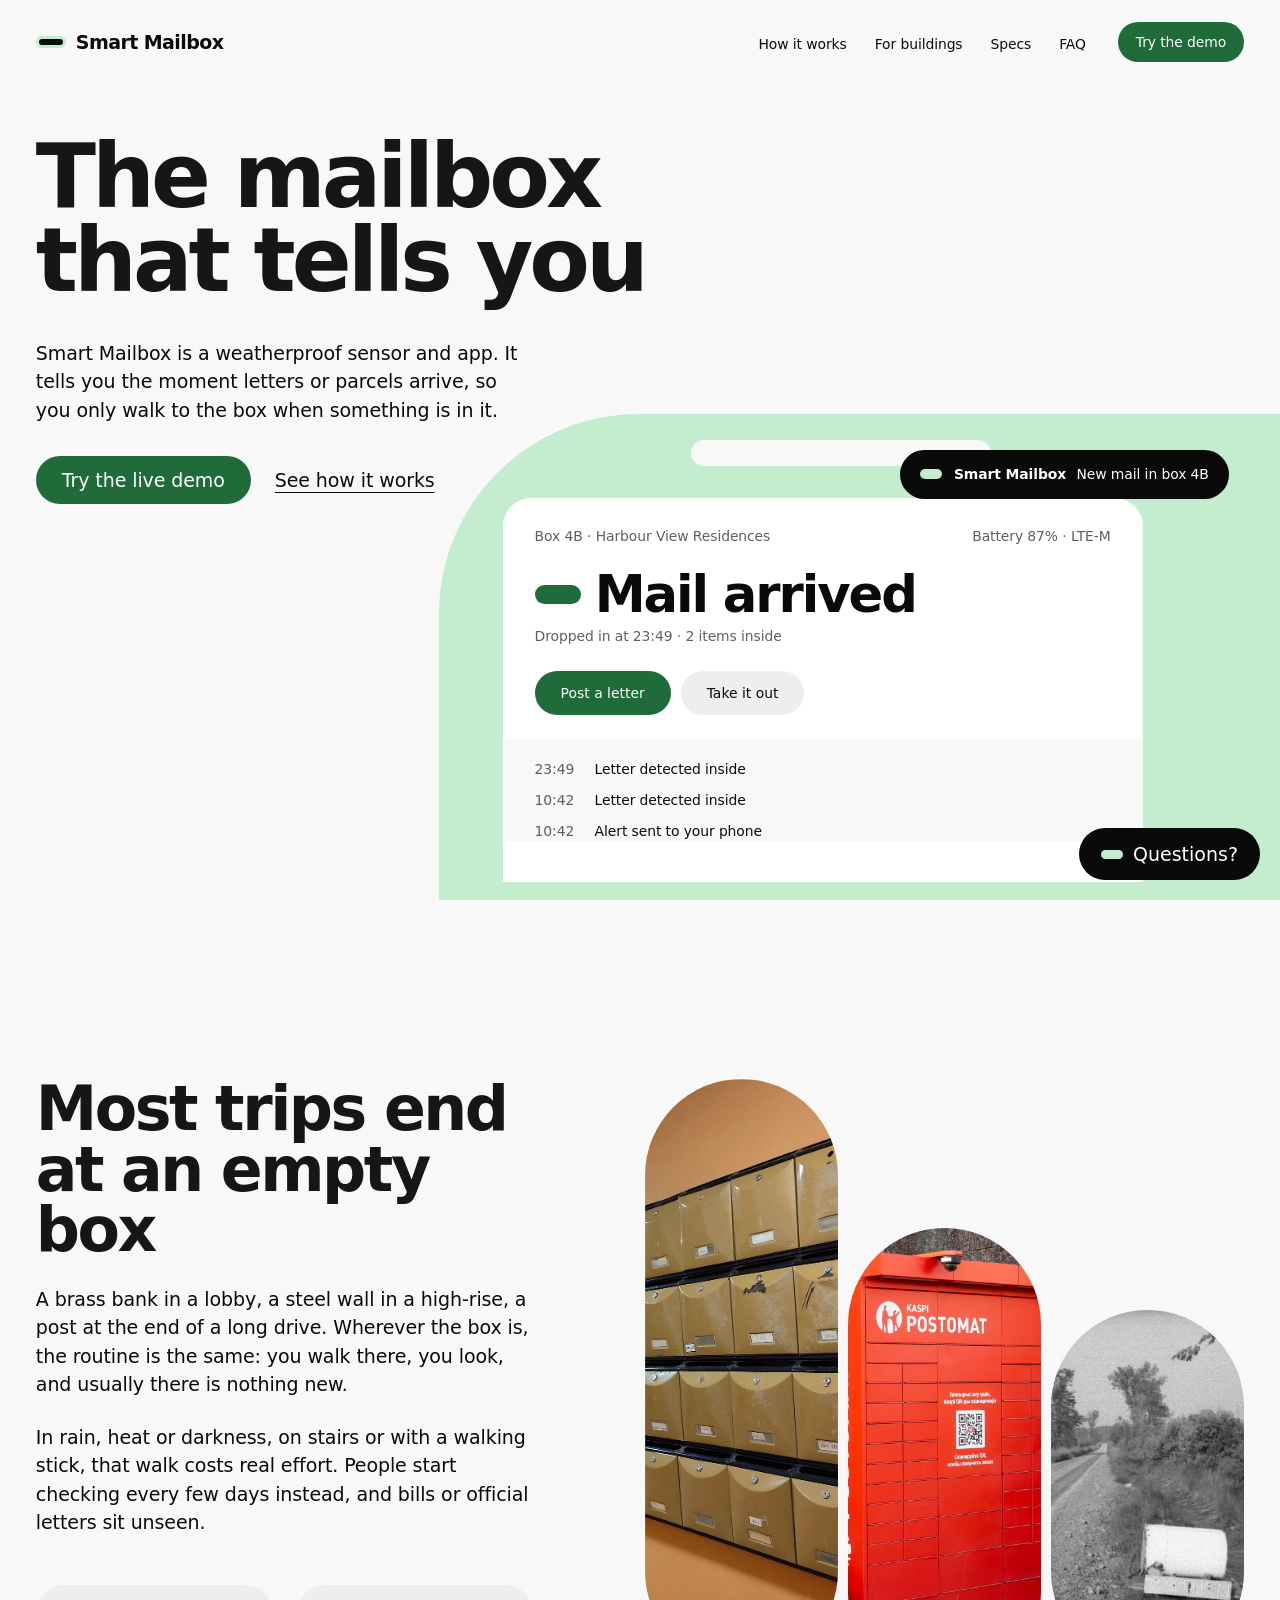
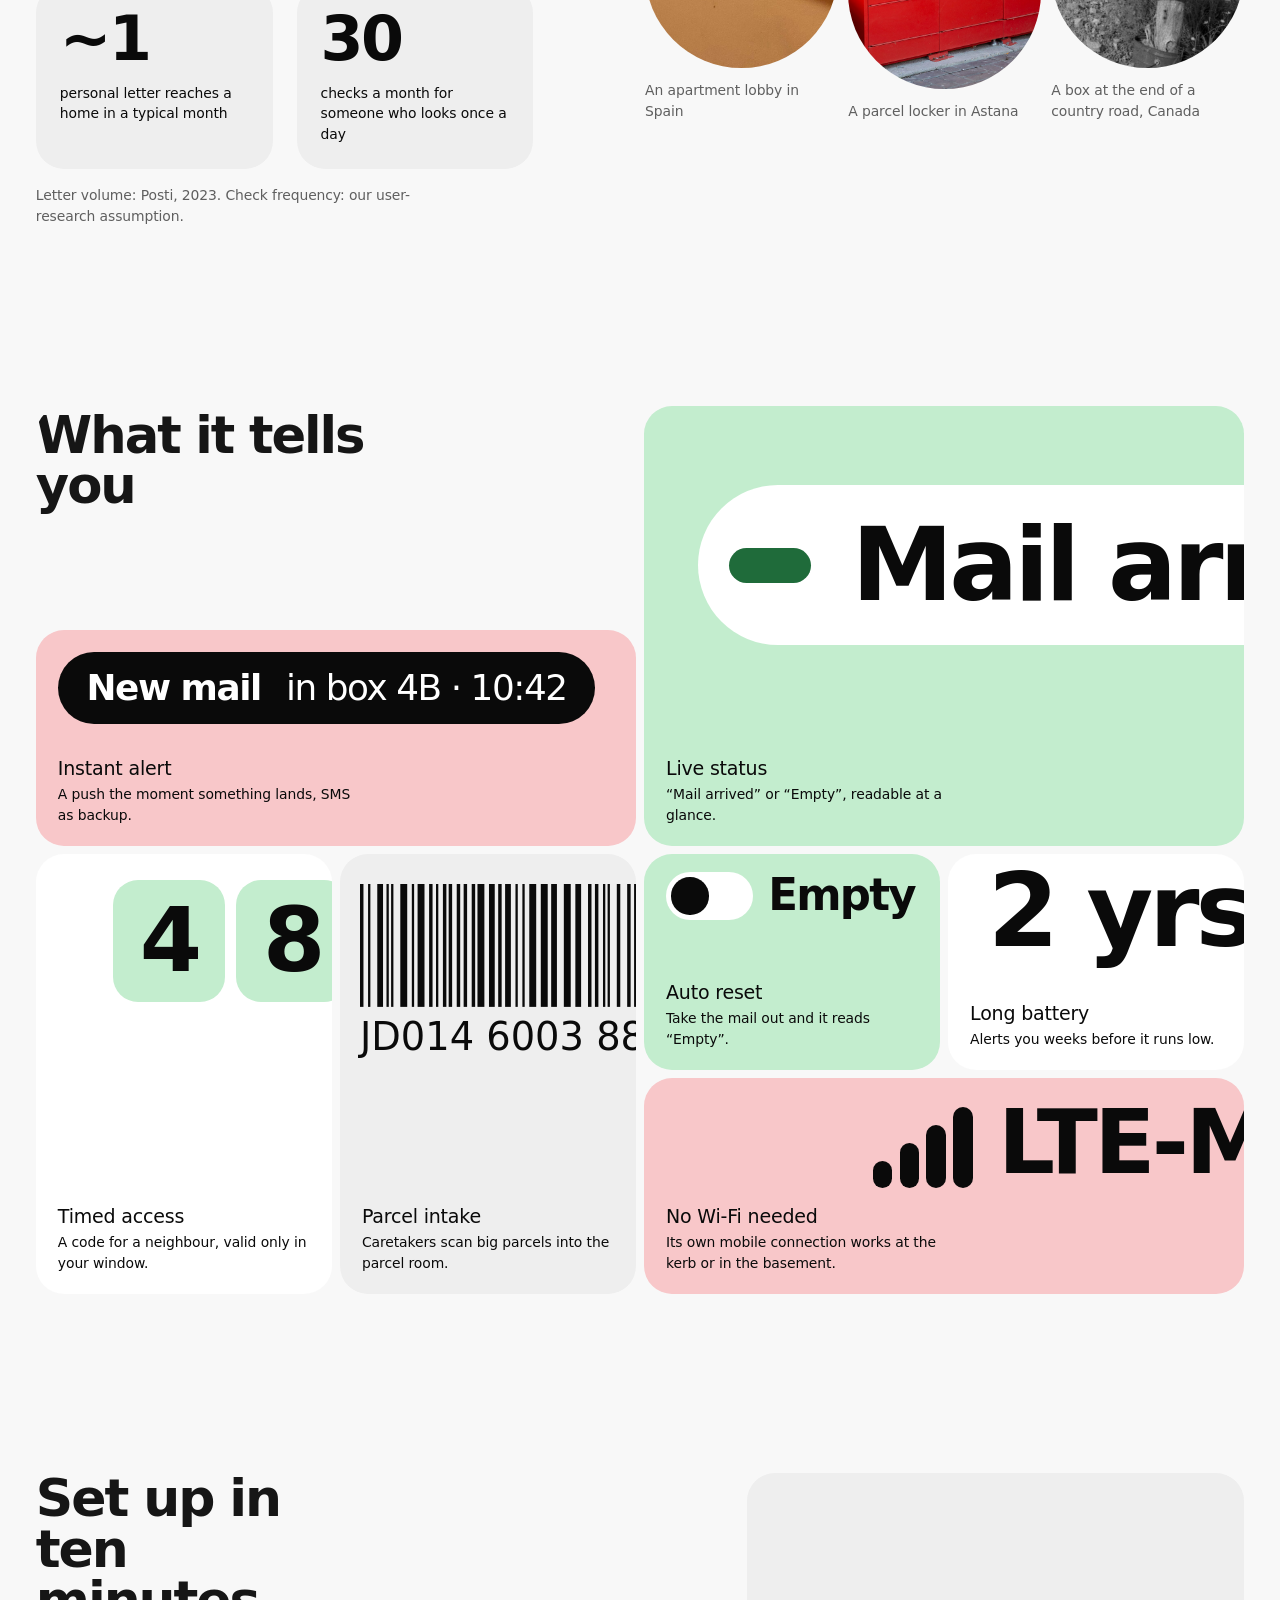
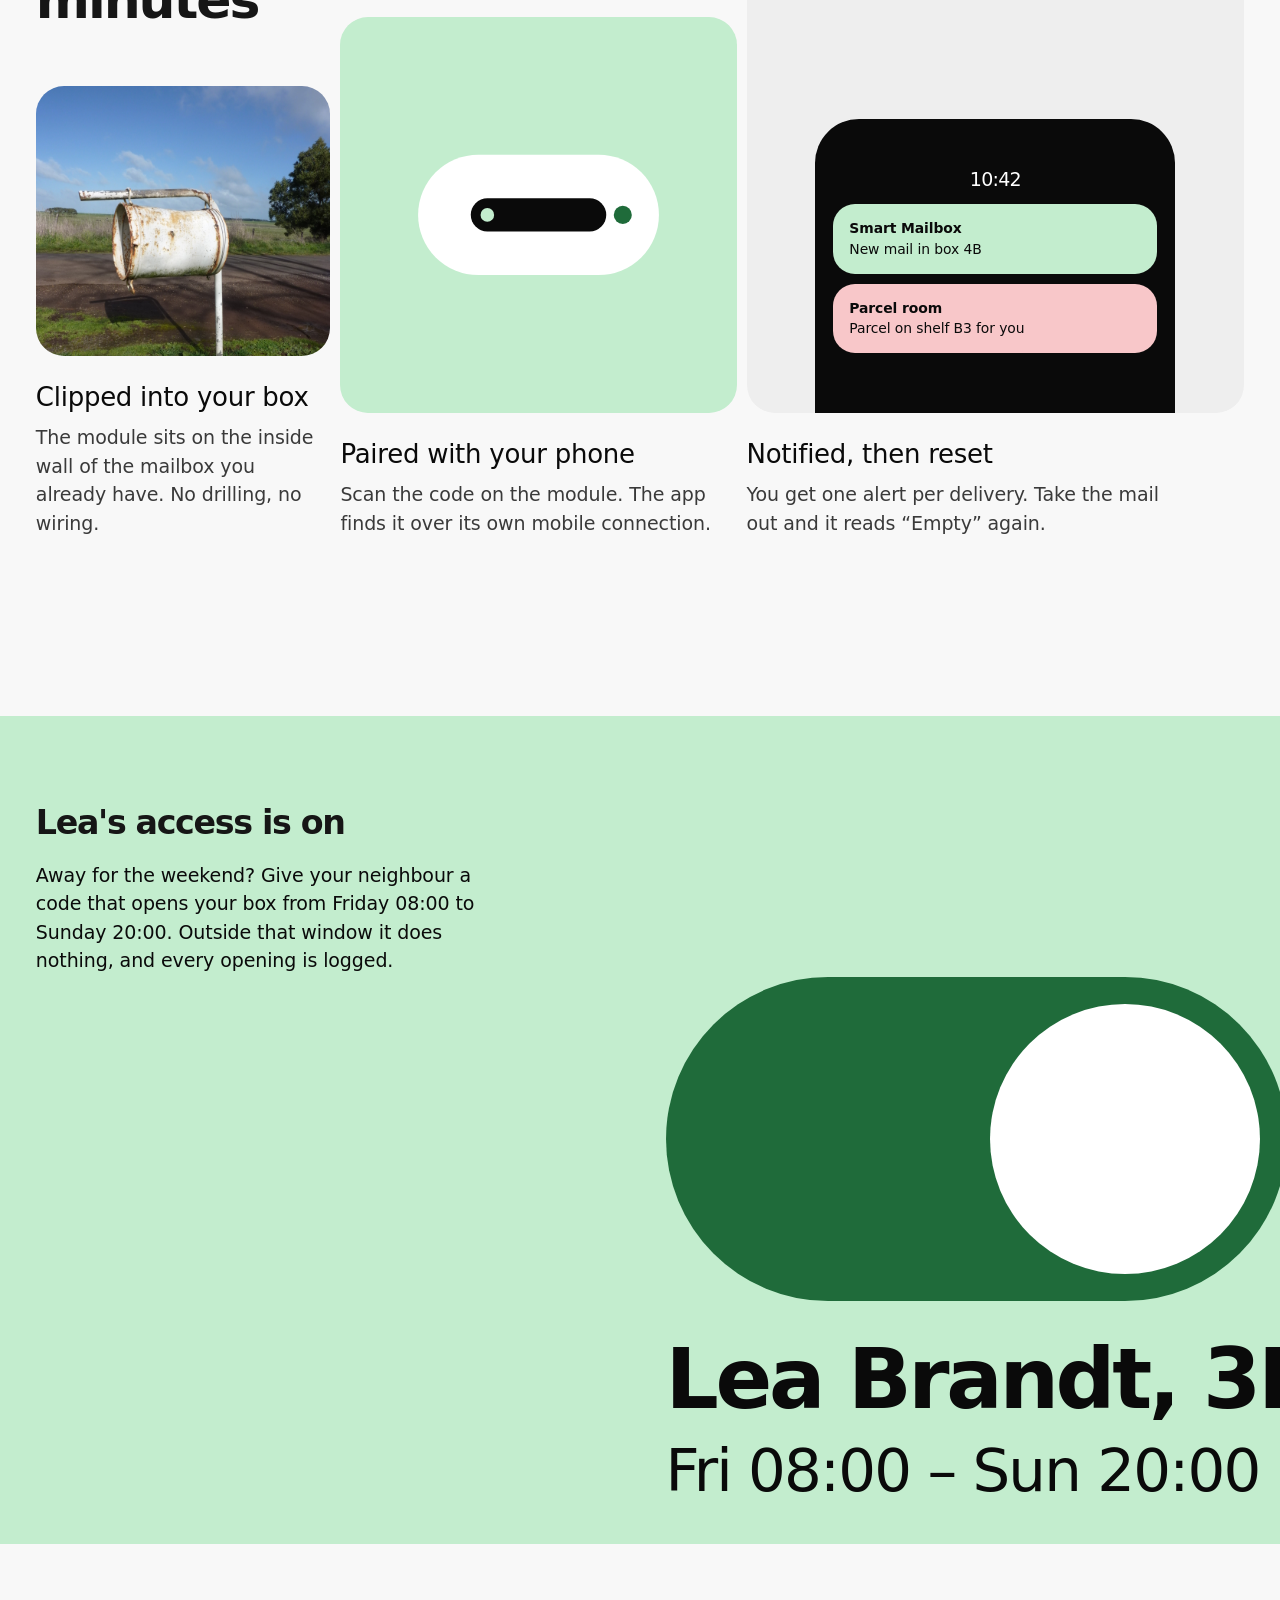
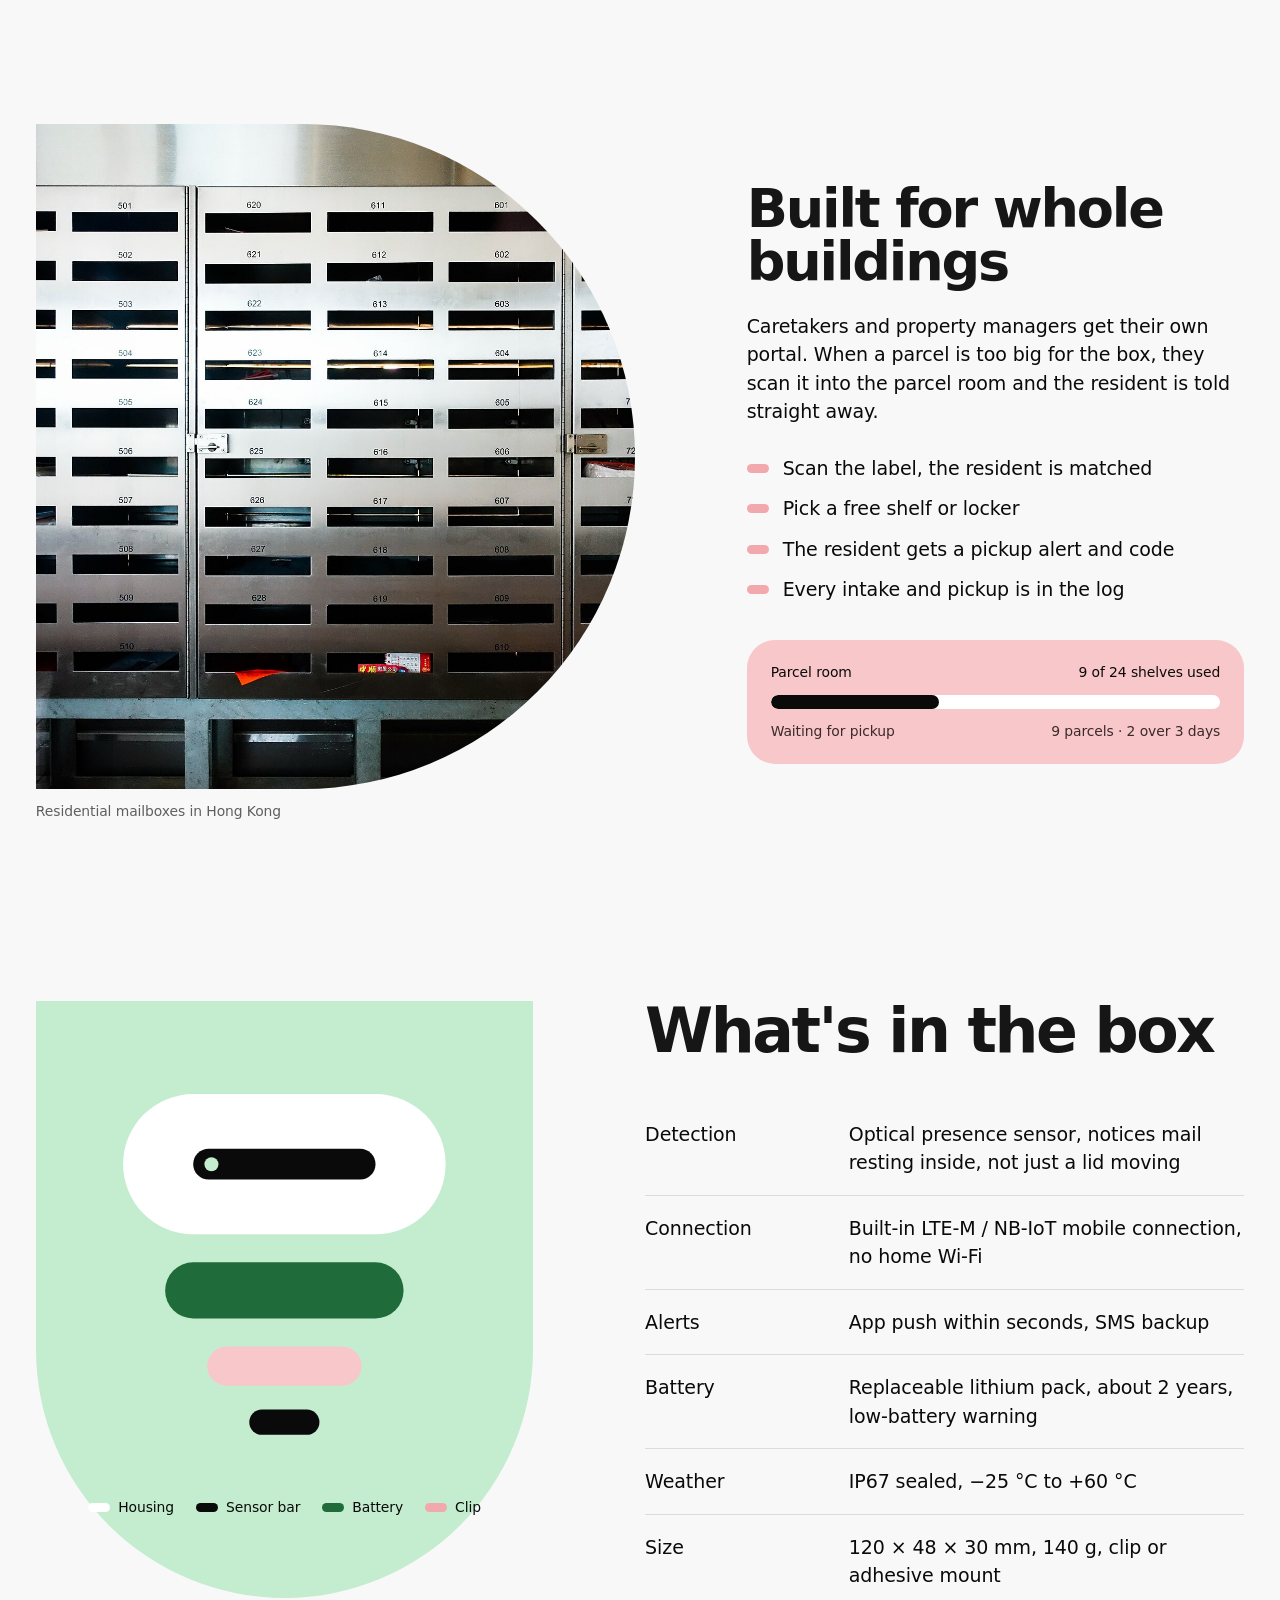
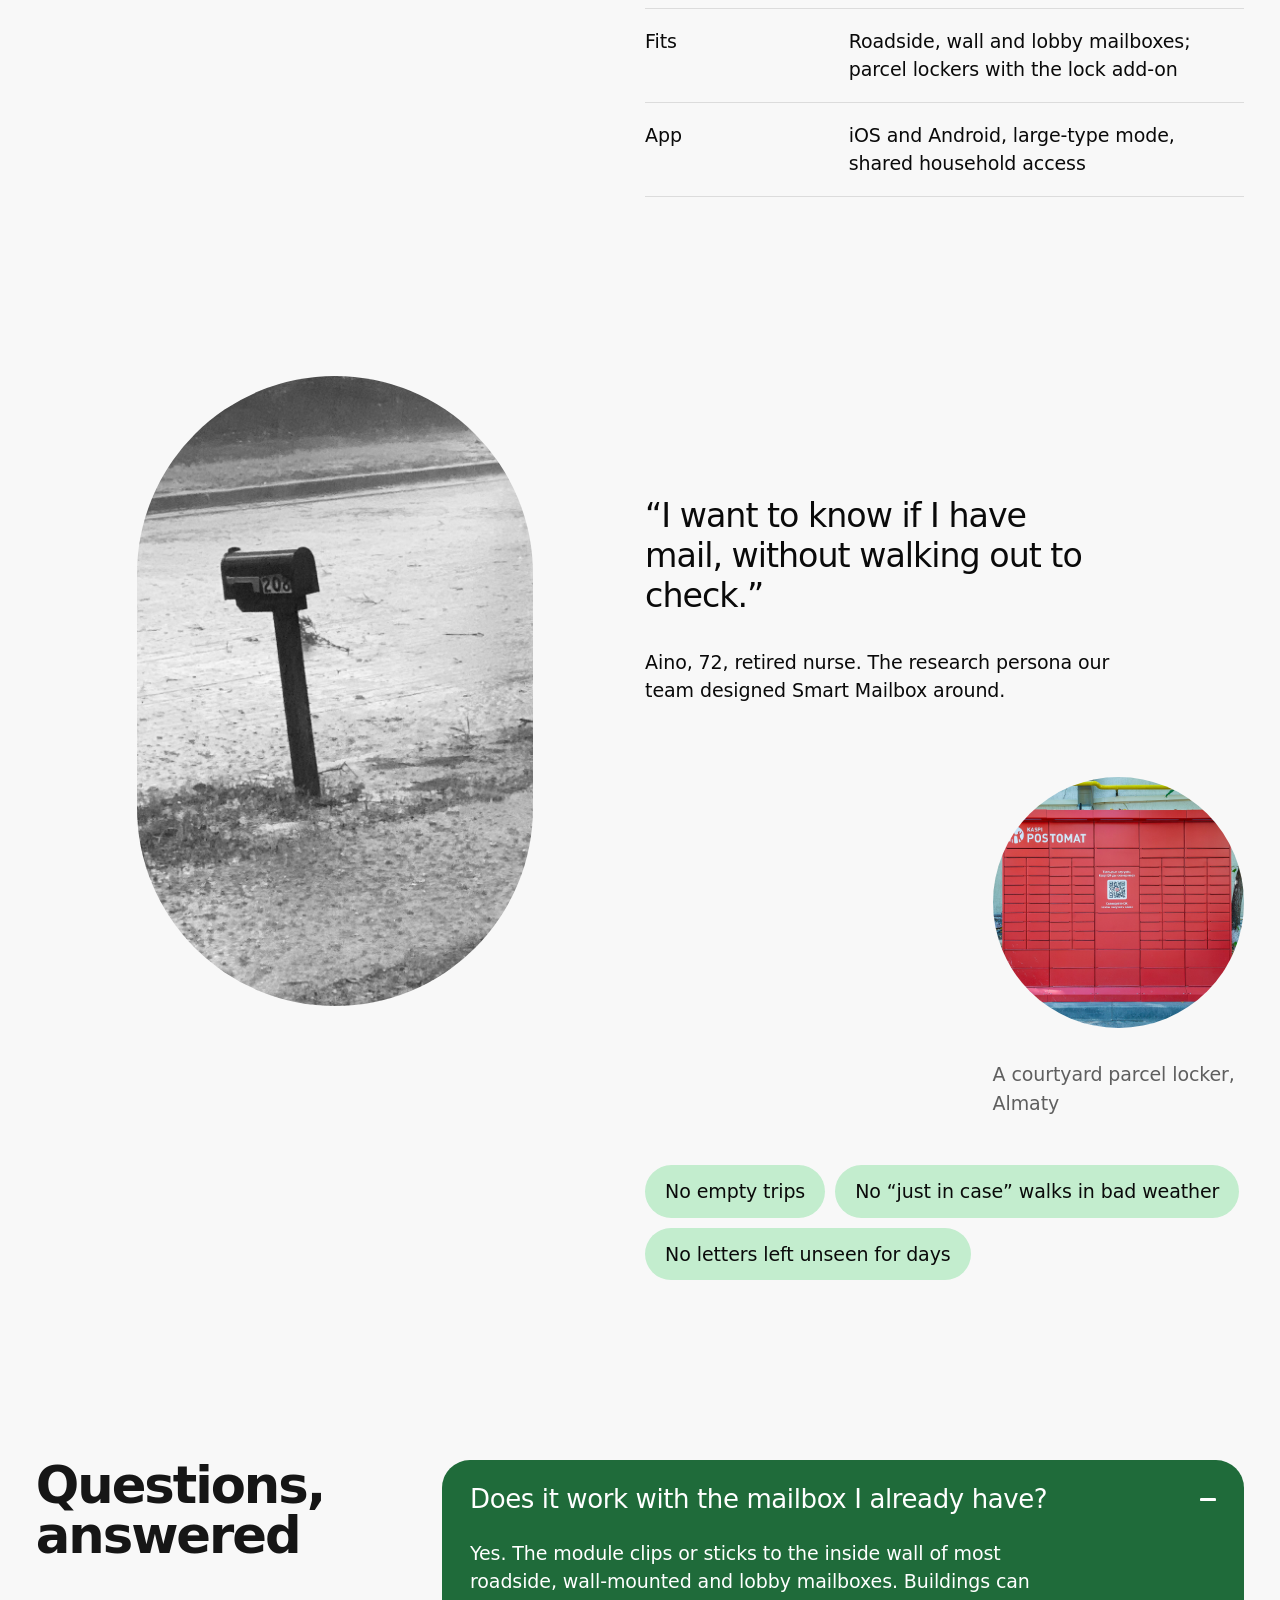
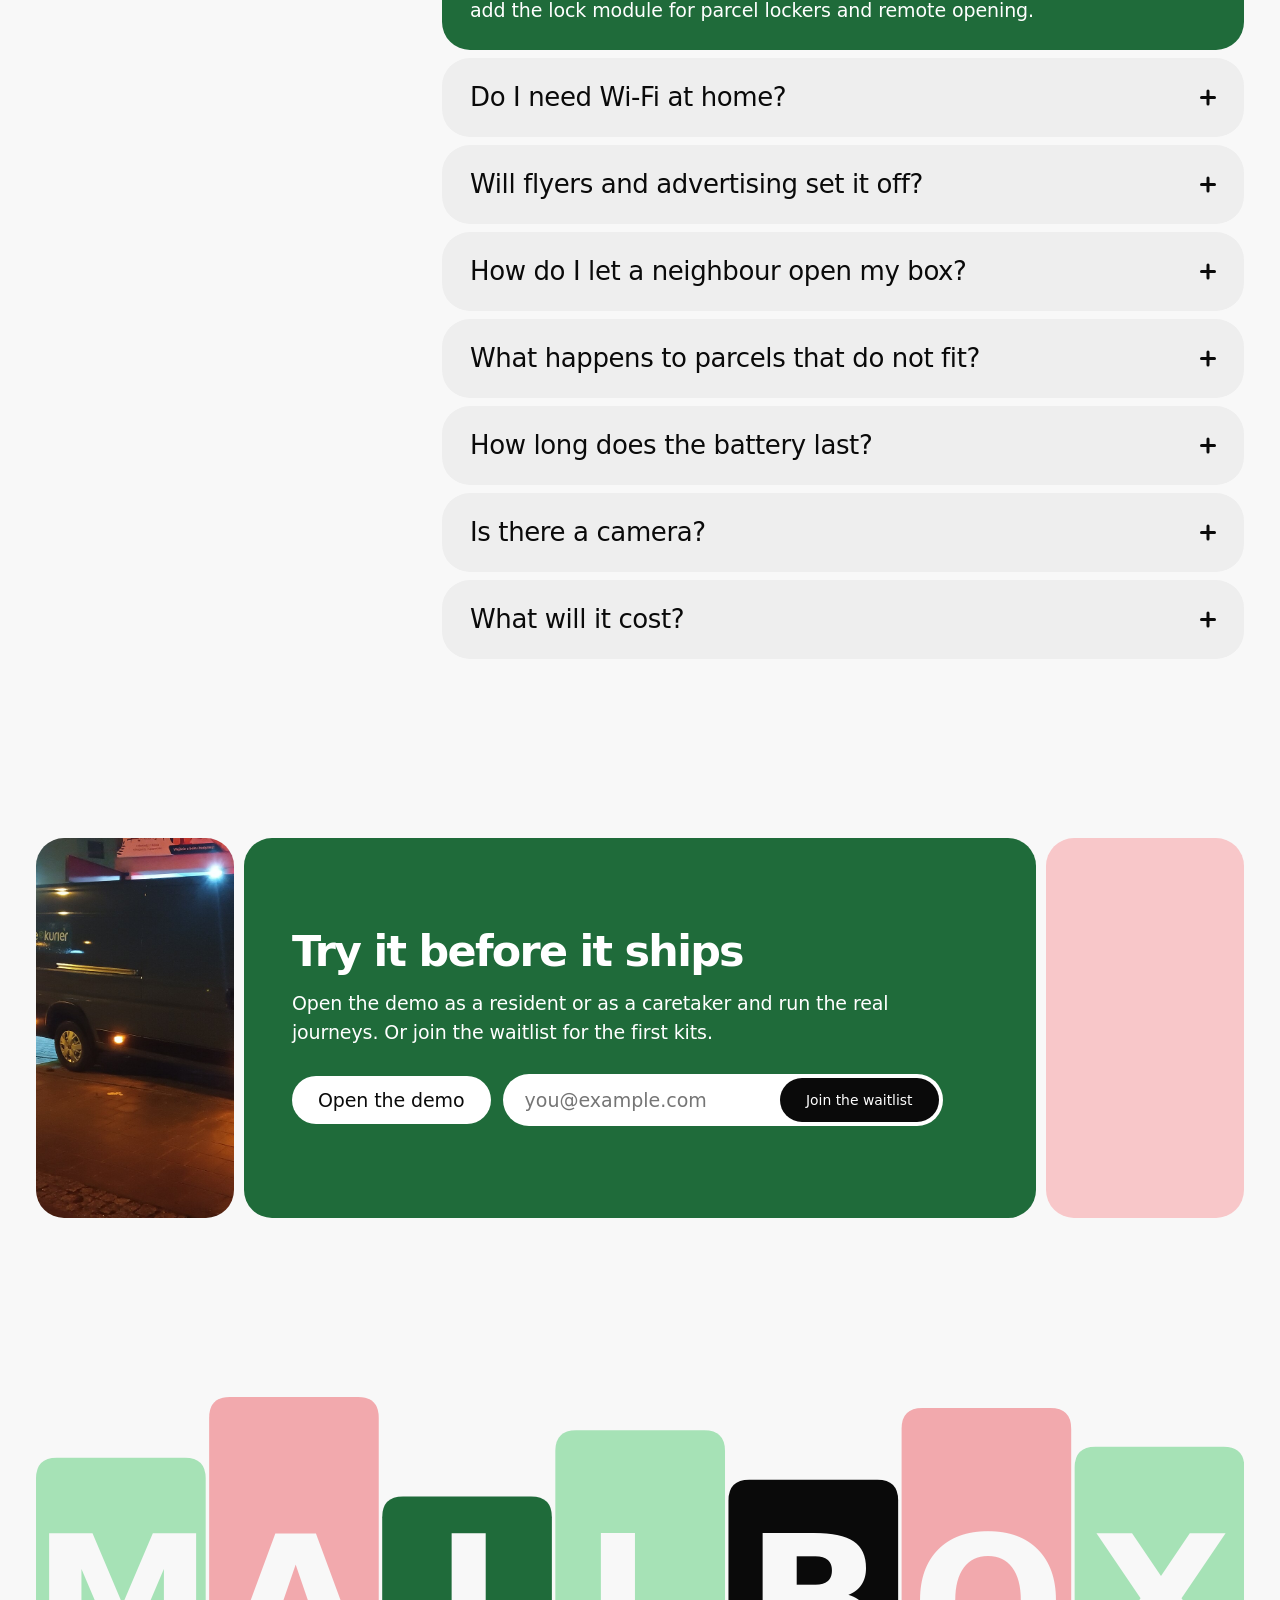
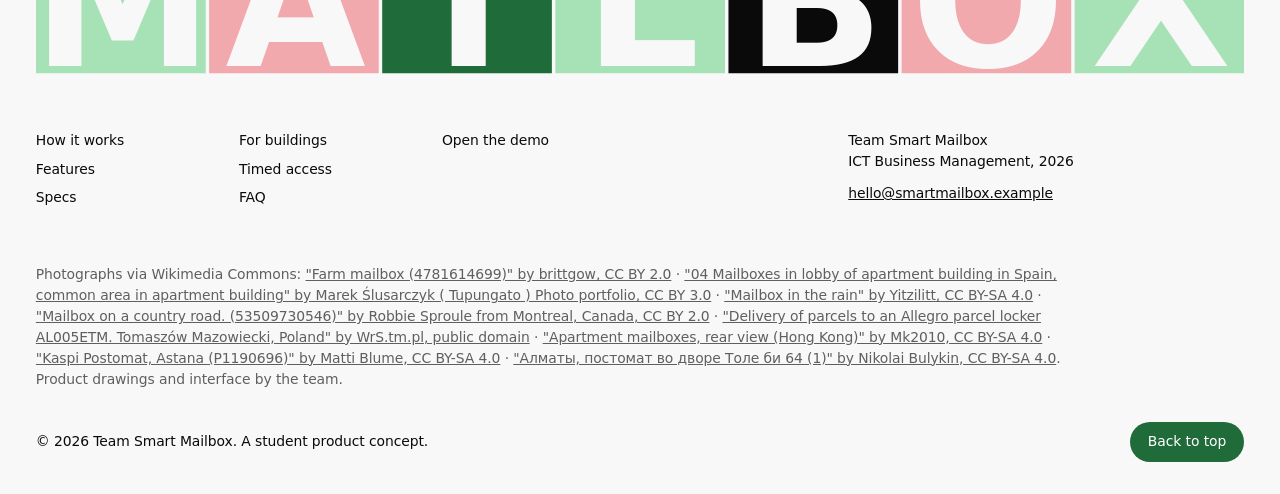
==== commit bc8d5054: "fixed role choice + mobile version return button" ====
--- a/index.html
+++ b/index.html
@@ -354,8 +354,7 @@
         <li><a href="#faq">FAQ</a></li>
       </ul>
       <ul>
-        <li><a href="demo.html">Resident demo</a></li>
-        <li><a href="demo.html?role=caretaker">Caretaker demo</a></li>
+        <li><a href="demo.html">Open the demo</a></li>
       </ul>
       <div class="footer__contact">
         <p>Team Smart Mailbox<br>ICT Business Management, 2026</p>
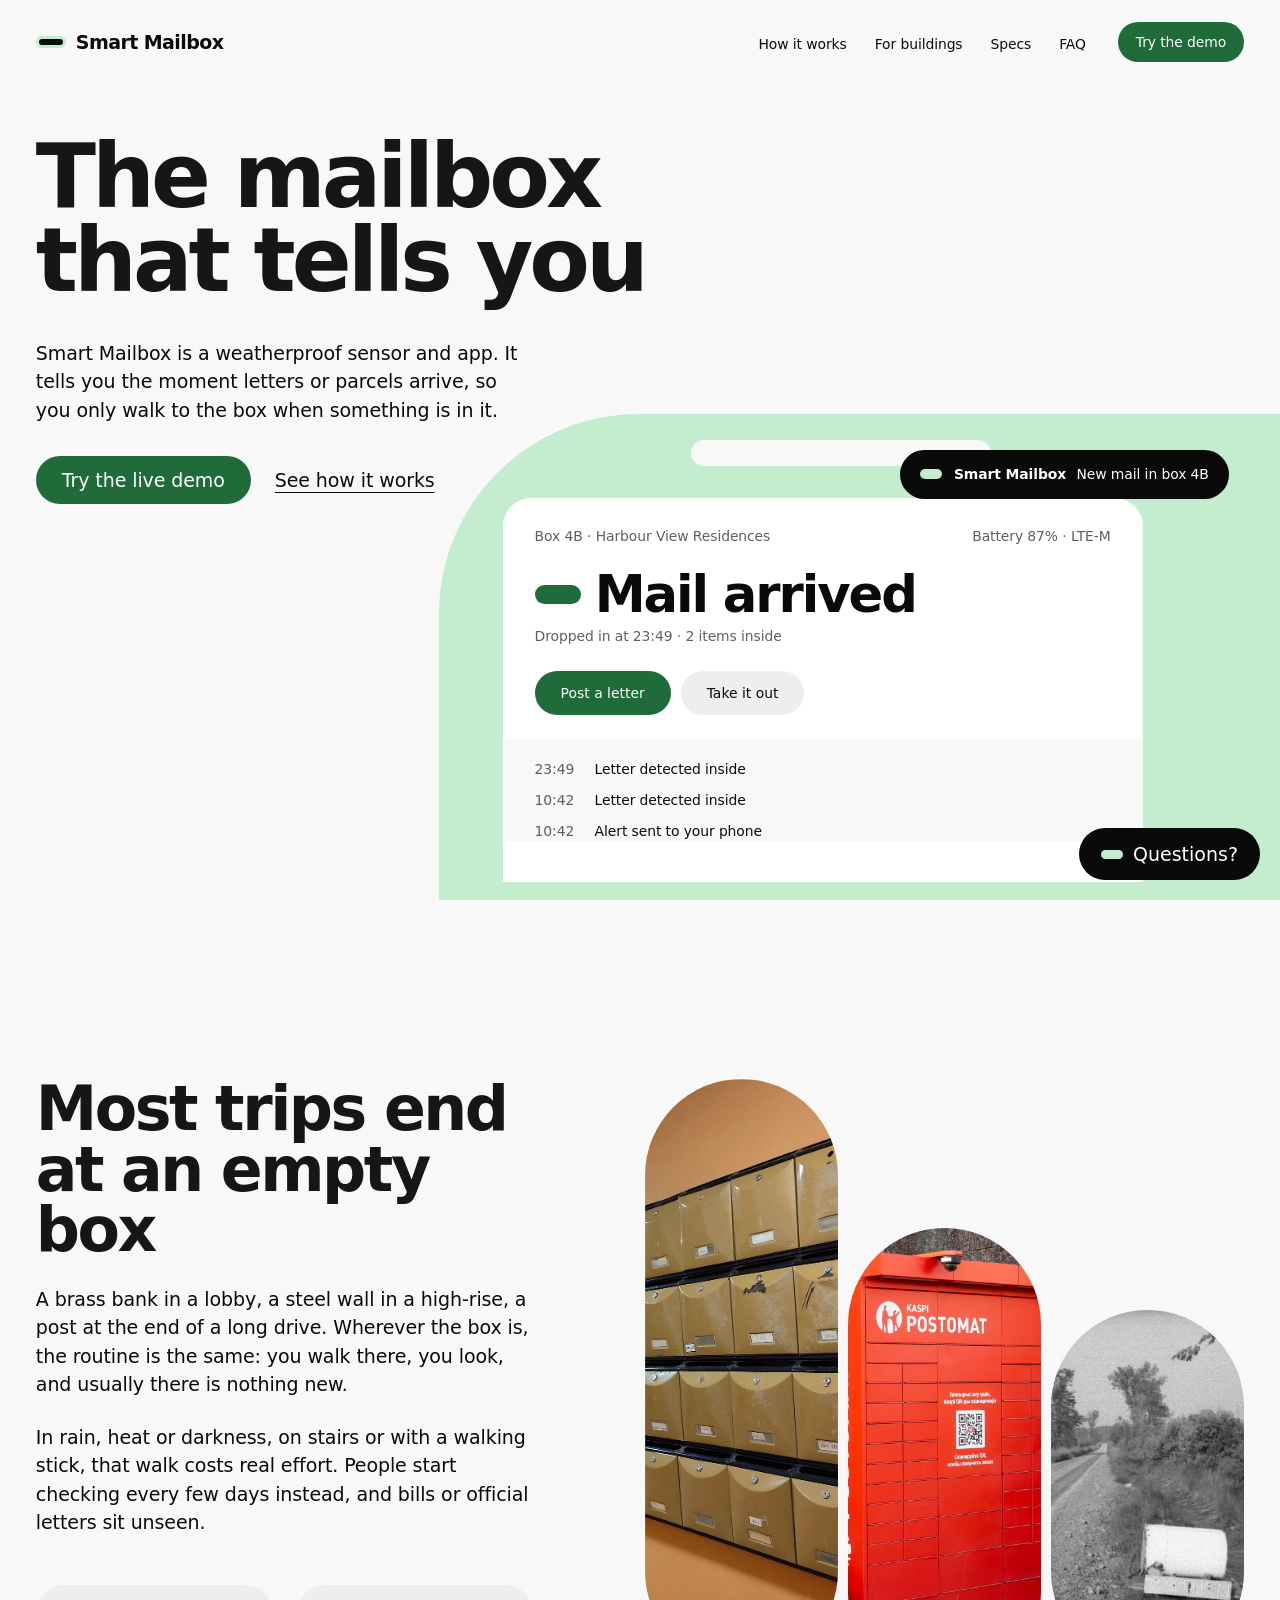
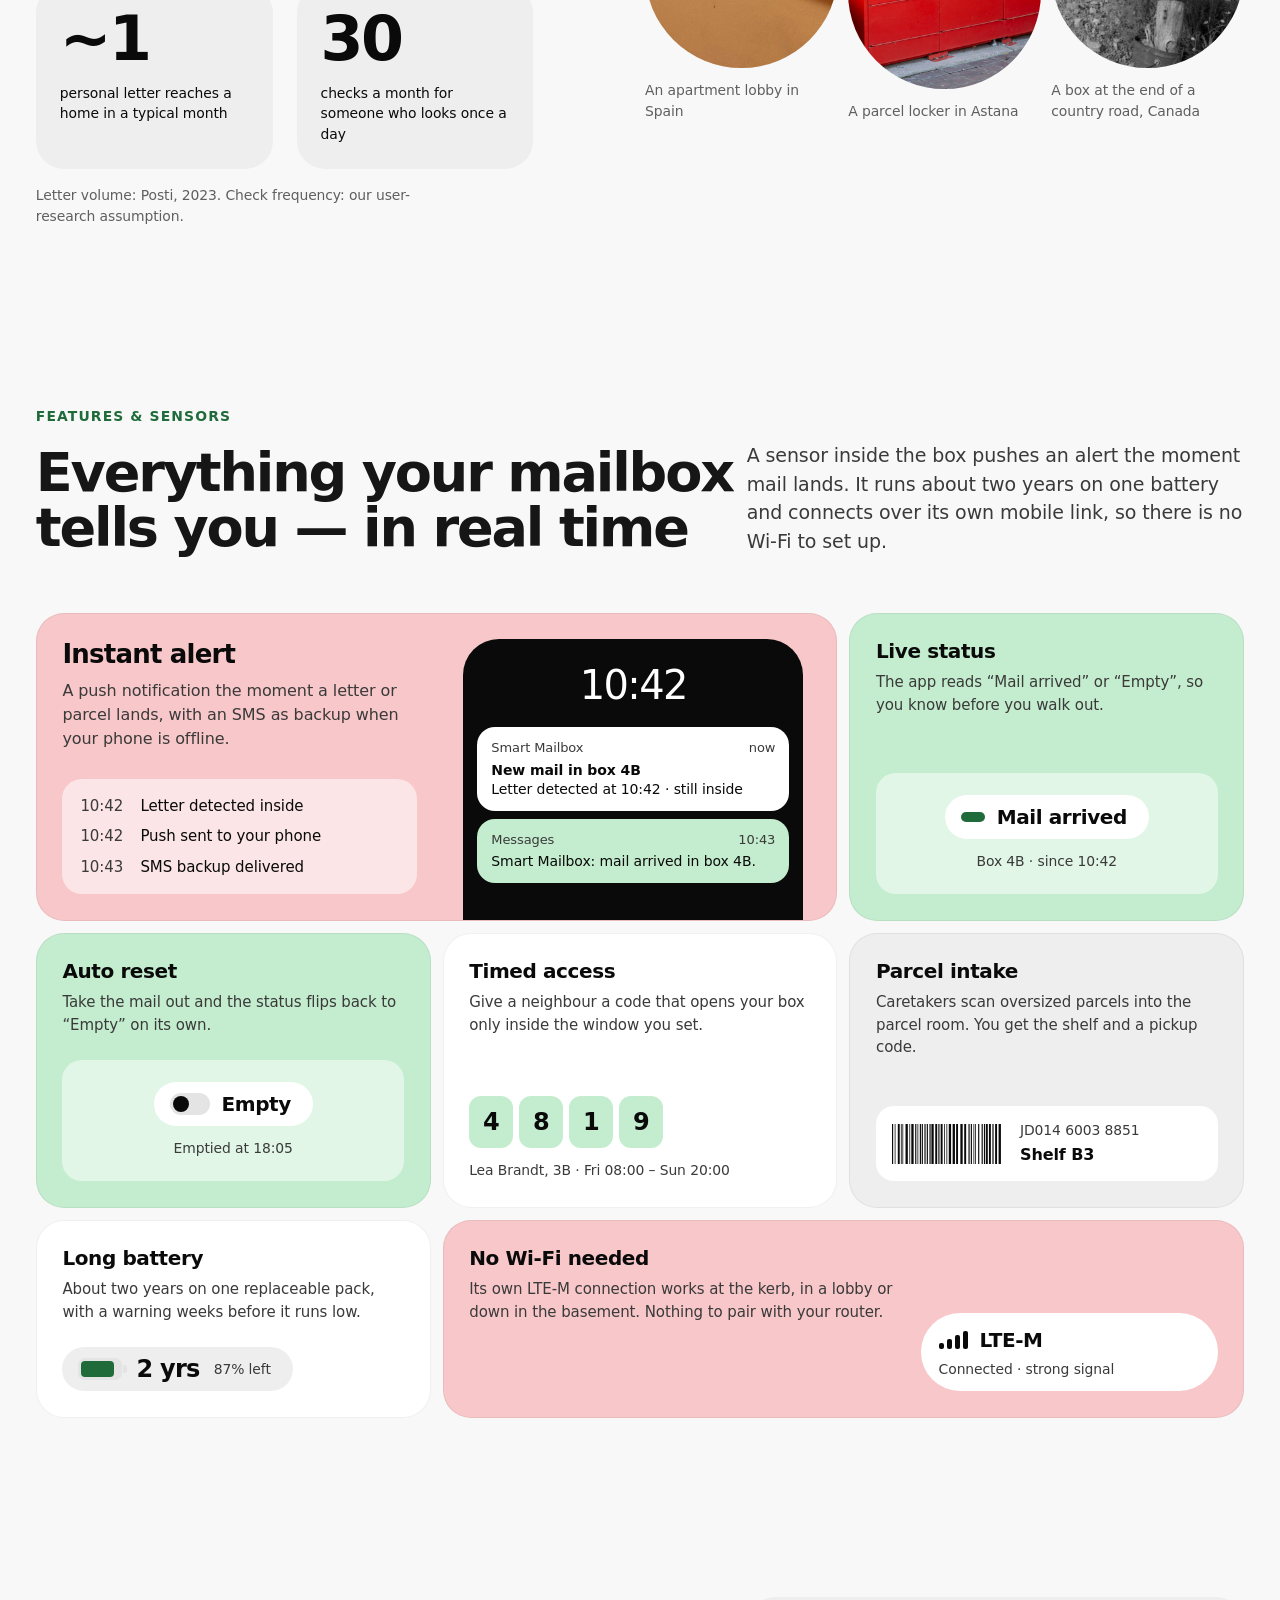
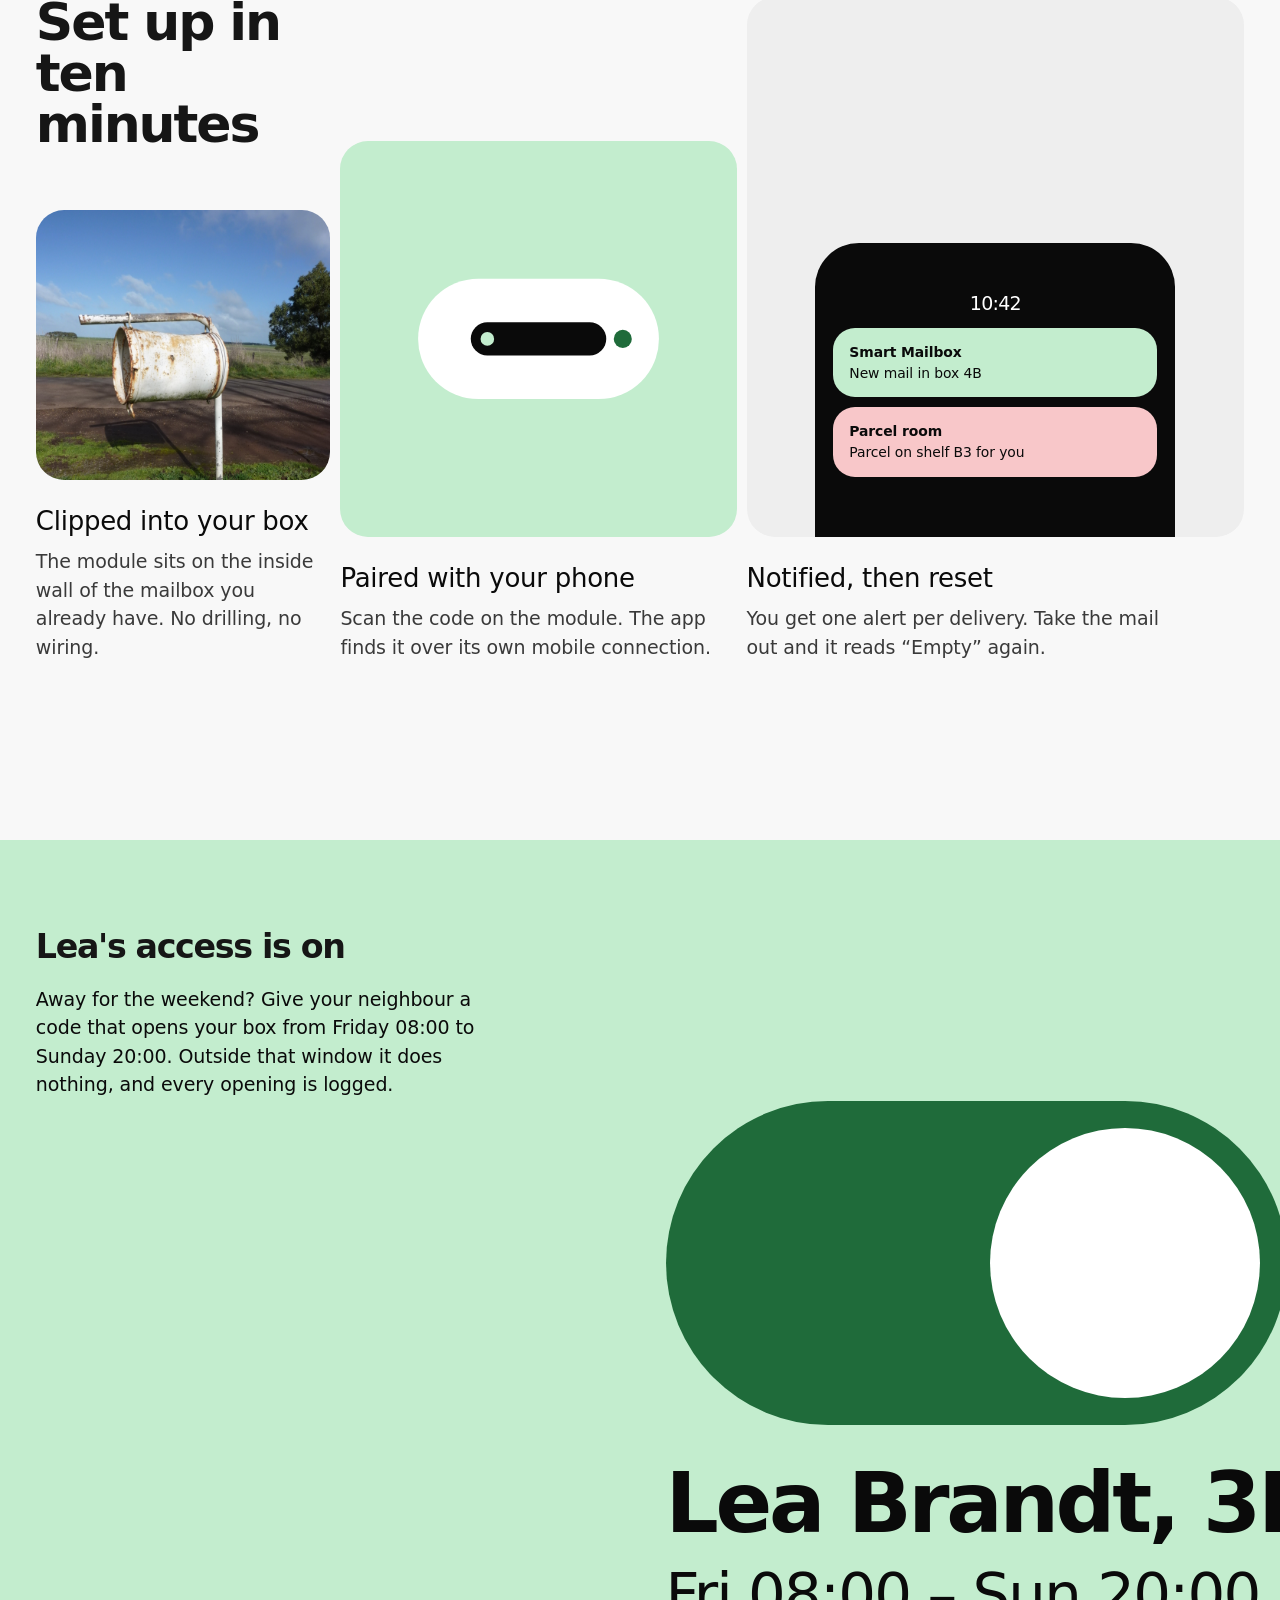
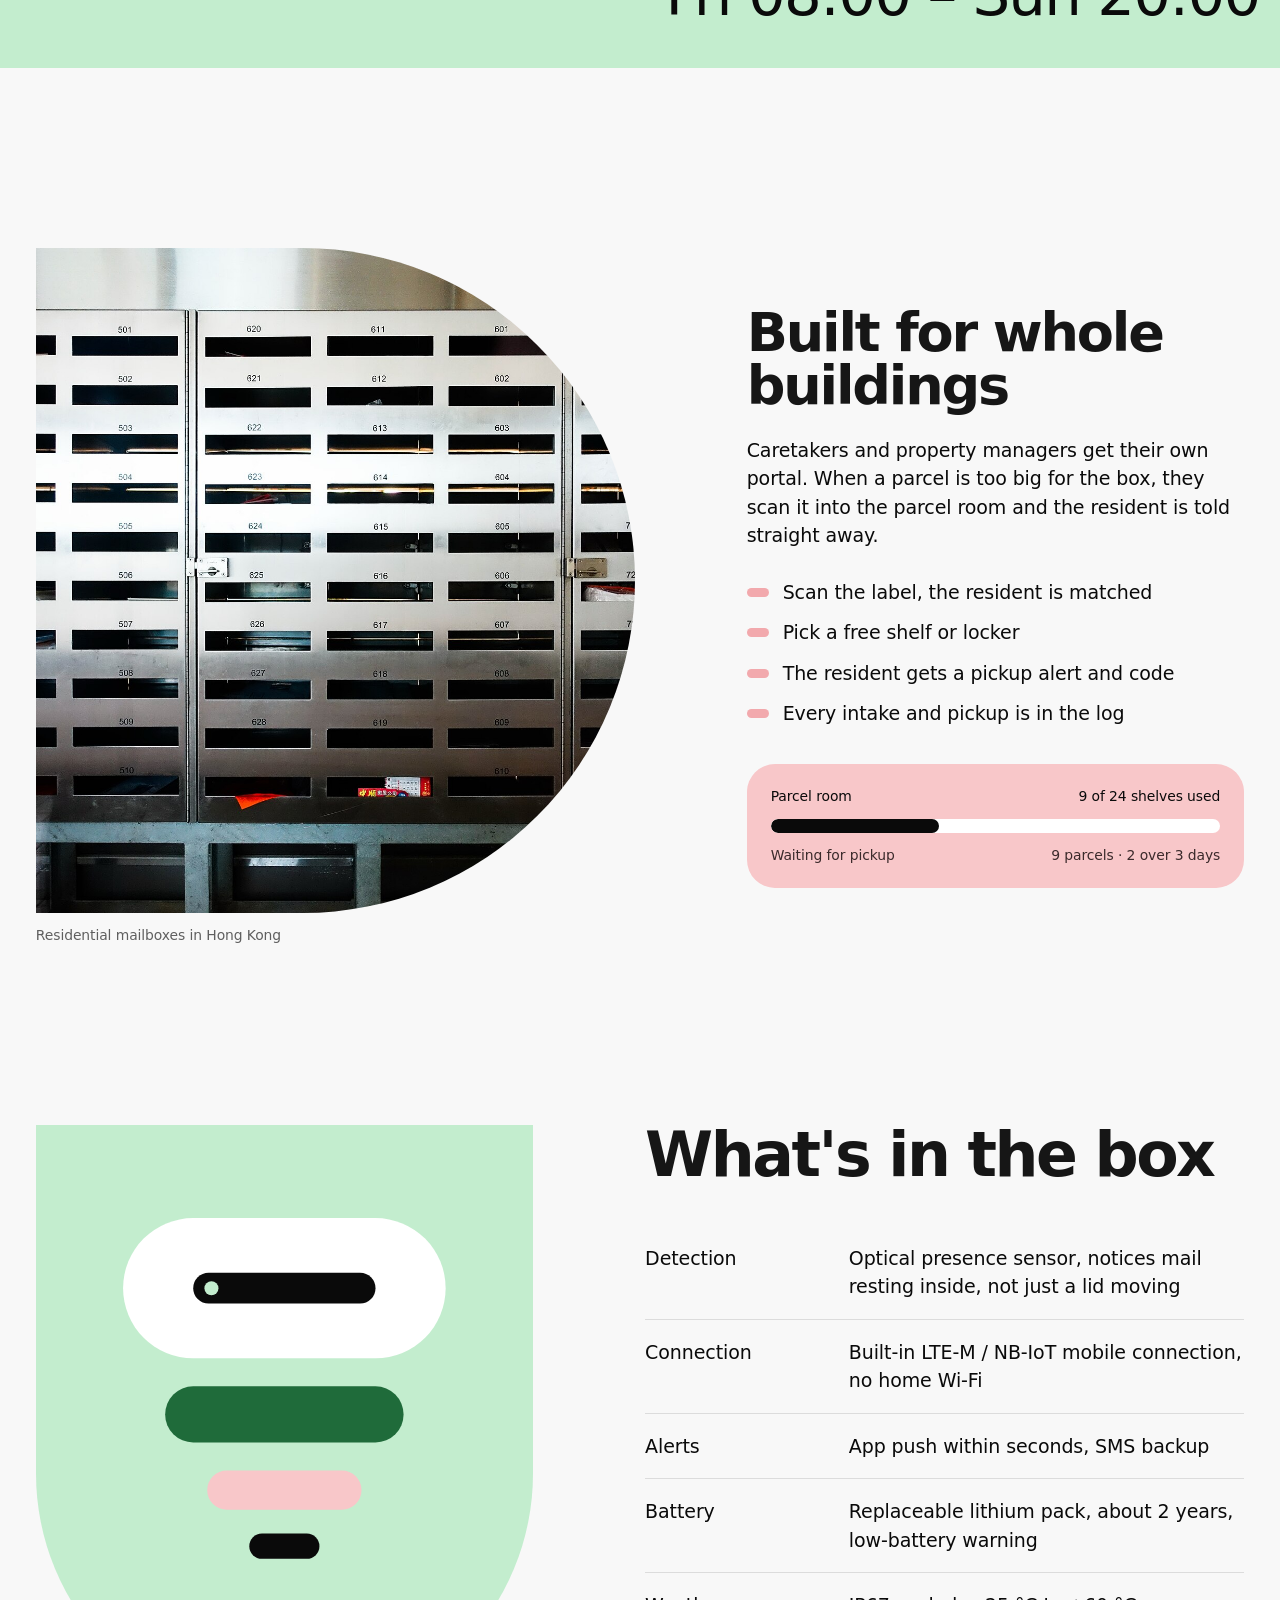
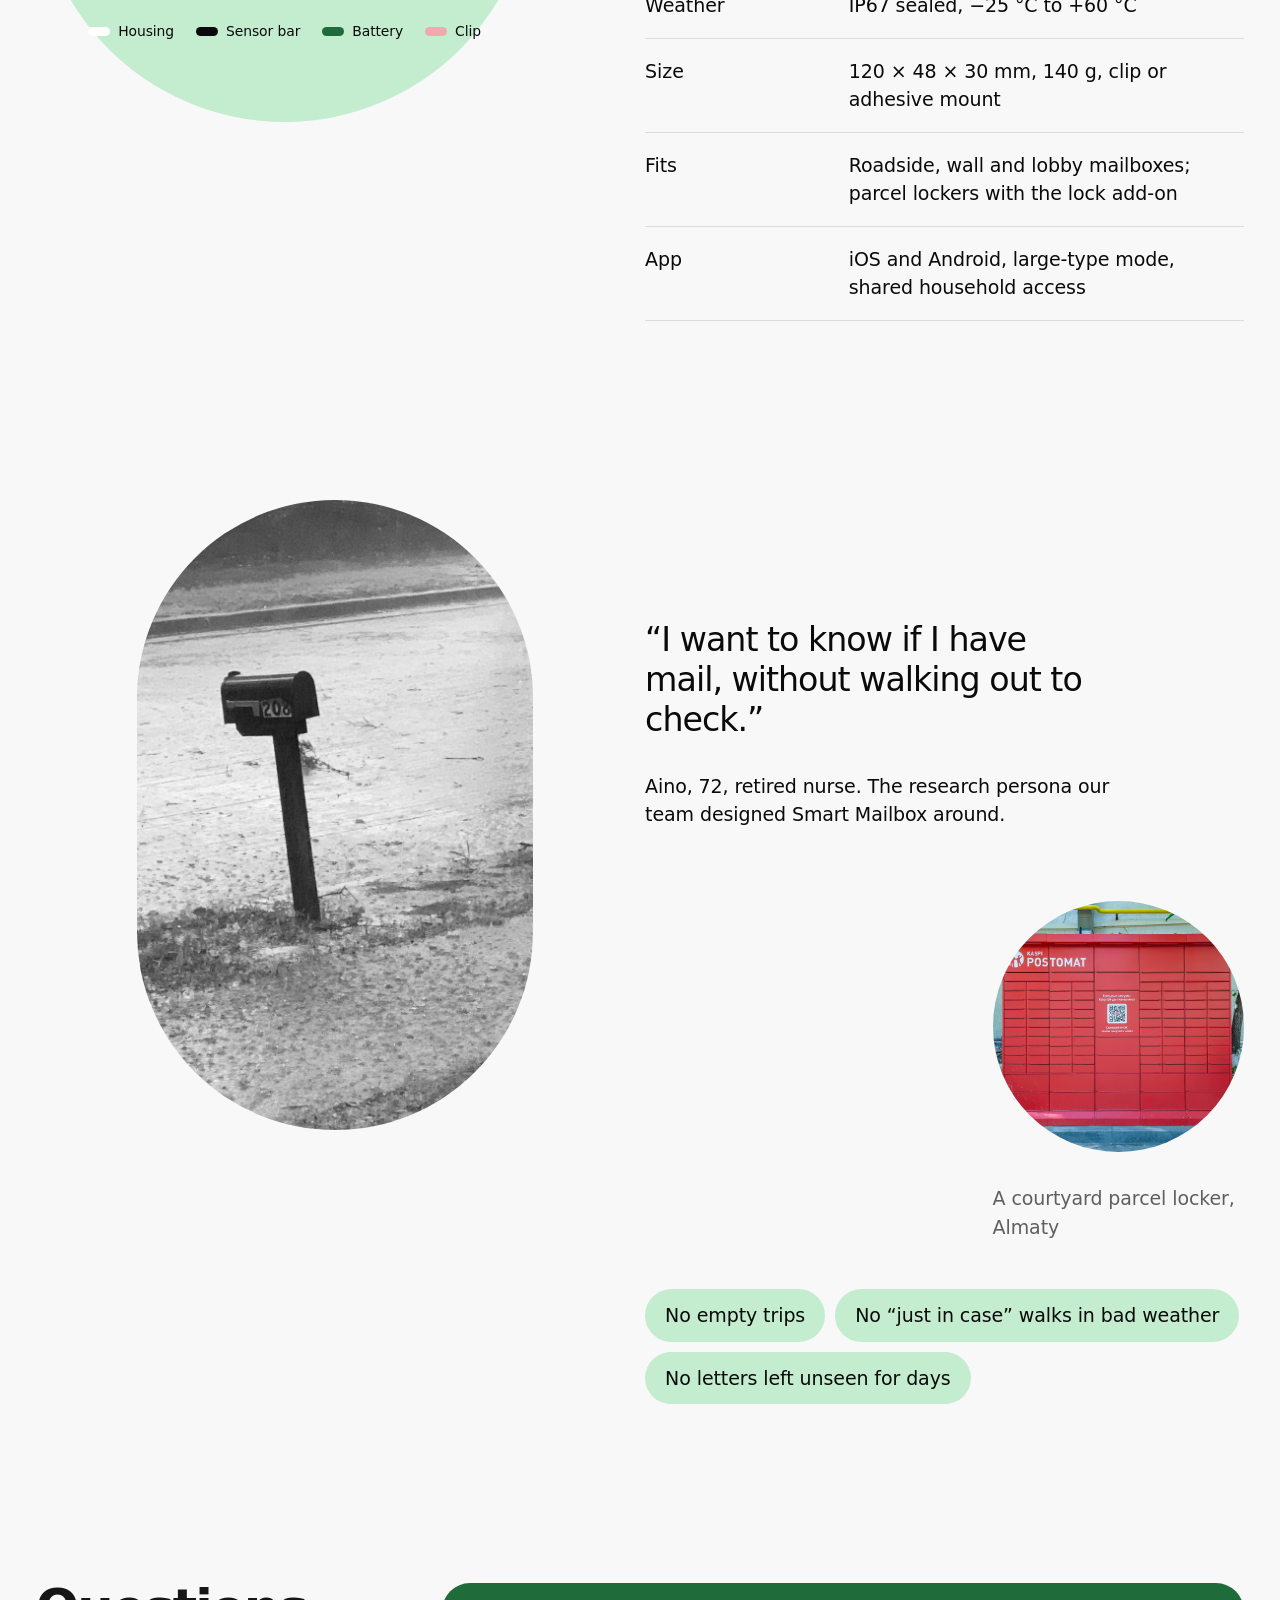
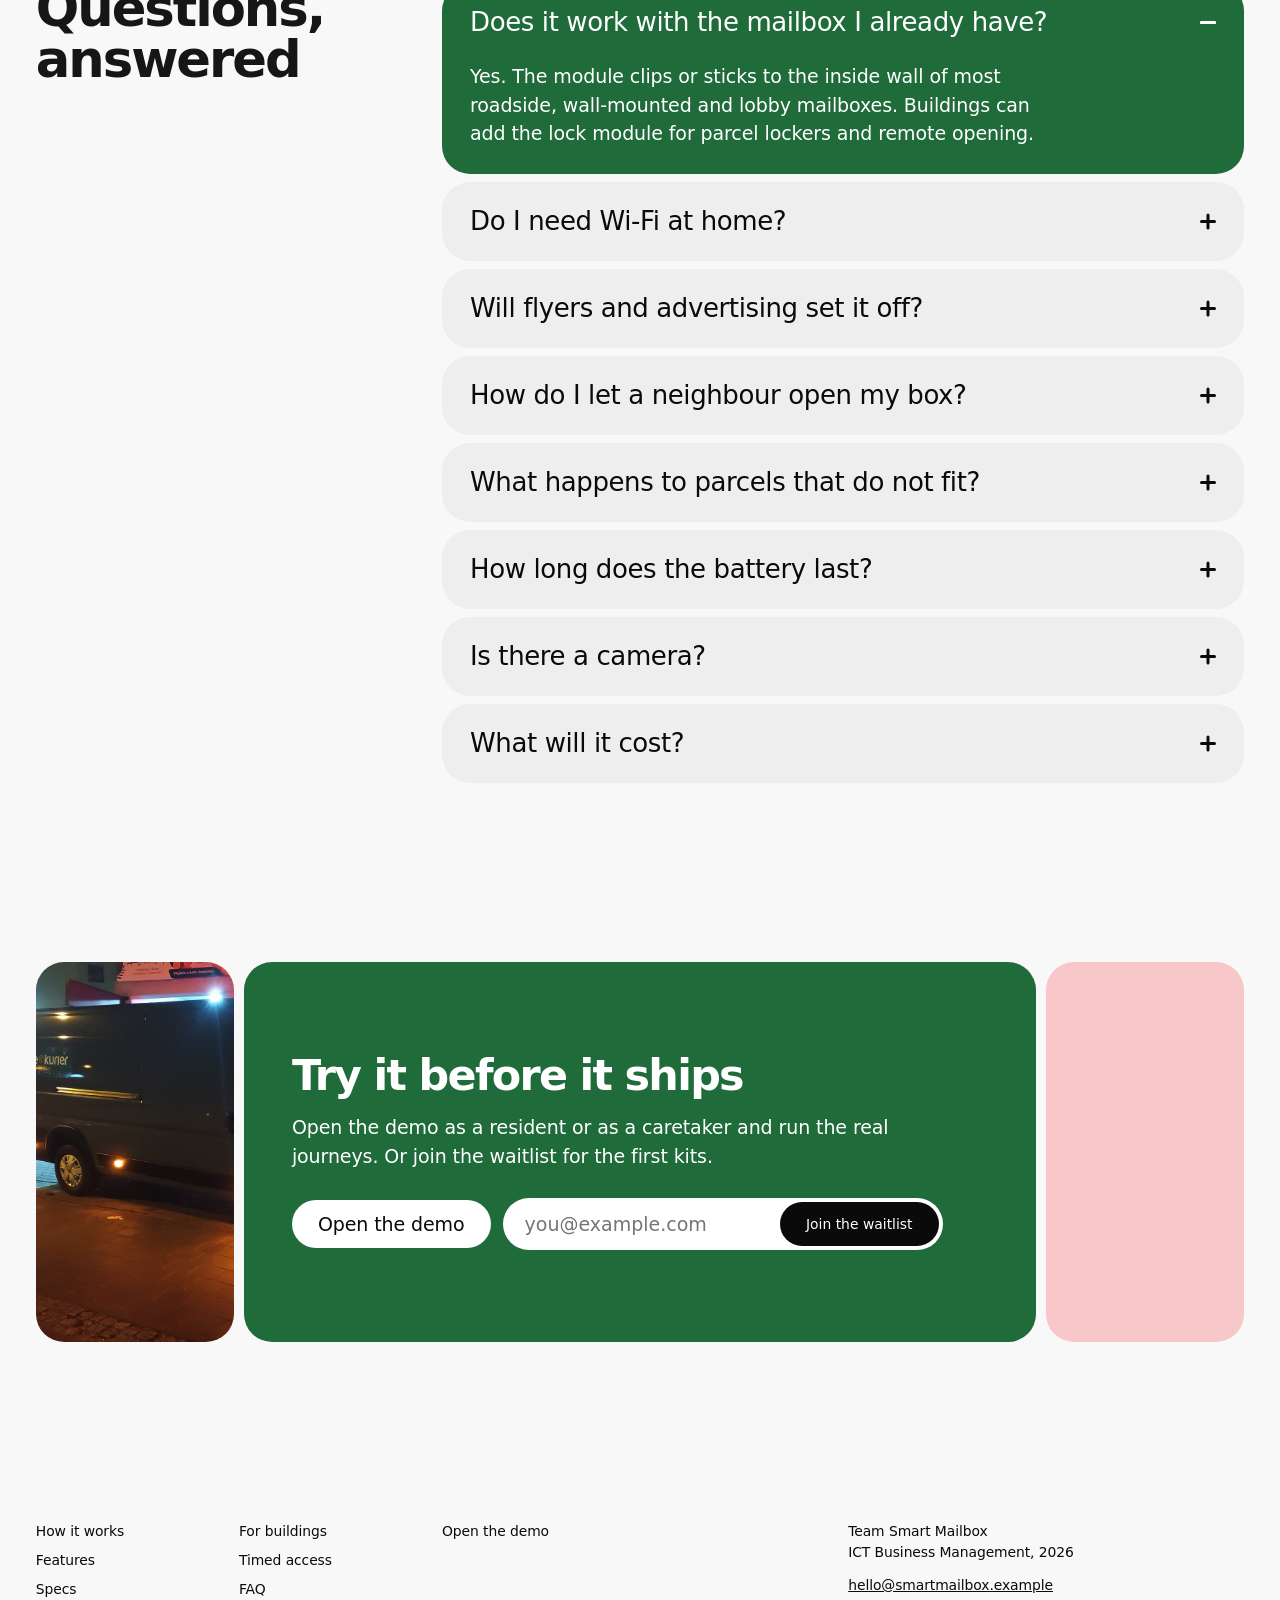
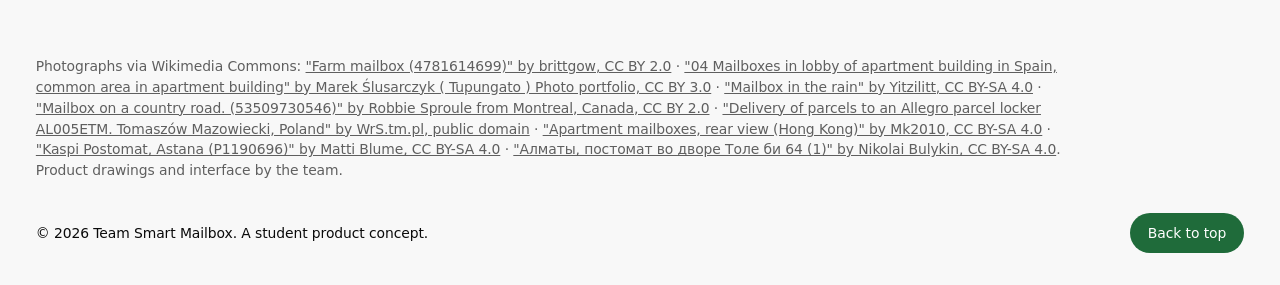
==== commit e18cc6c6: "removed Smart Mailbox Font, fixed features overview, fixed demo controls + simulation controls" ====
--- a/index.html
+++ b/index.html
@@ -101,45 +101,117 @@
 
     <!-- FEATURES BOARD -->
     <section class="board" id="features" aria-labelledby="board-title">
-      <div class="tile tile--title">
-        <h2 id="board-title" class="h2">What it tells you</h2>
-      </div>
-
-      <div class="tile tile--live mint reveal">
-        <div class="macro macro--status" data-ui aria-hidden="true"><span class="macro__dot"></span>Mail arrived</div>
-        <div class="tile__cap"><h3>Live status</h3><p>“Mail arrived” or “Empty”, readable at a glance.</p></div>
-      </div>
-
-      <div class="tile tile--alert pink reveal">
-        <div class="macro macro--toast" data-ui aria-hidden="true"><b>New mail</b> in box 4B · 10:42</div>
-        <div class="tile__cap"><h3>Instant alert</h3><p>A push the moment something lands, SMS as backup.</p></div>
-      </div>
-
-      <div class="tile tile--access paper reveal">
-        <div class="macro macro--keys tnum" data-ui aria-hidden="true"><span>4</span><span>8</span><span>1</span><span>9</span></div>
-        <div class="tile__cap"><h3>Timed access</h3><p>A code for a neighbour, valid only in your window.</p></div>
-      </div>
-
-      <div class="tile tile--parcel surface reveal">
-        <div class="macro macro--barcode" data-ui aria-hidden="true">
-          <svg class="bars" viewBox="0 0 290 100" preserveAspectRatio="none" fill="#0a0a0a"><rect x="0" width="3" height="100"/><rect x="7" width="2" height="100"/><rect x="15" width="5" height="100"/><rect x="23" width="2" height="100"/><rect x="27" width="2" height="100"/><rect x="35" width="6" height="100"/><rect x="45" width="2" height="100"/><rect x="50" width="6" height="100"/><rect x="60" width="3" height="100"/><rect x="66" width="2" height="100"/><rect x="72" width="3" height="100"/><rect x="77" width="3" height="100"/><rect x="84" width="3" height="100"/><rect x="90" width="3" height="100"/><rect x="97" width="3" height="100"/><rect x="102" width="6" height="100"/><rect x="112" width="5" height="100"/><rect x="120" width="3" height="100"/><rect x="126" width="5" height="100"/><rect x="135" width="2" height="100"/><rect x="141" width="2" height="100"/><rect x="147" width="6" height="100"/><rect x="157" width="6" height="100"/><rect x="166" width="5" height="100"/><rect x="177" width="6" height="100"/><rect x="187" width="5" height="100"/><rect x="198" width="3" height="100"/><rect x="204" width="3" height="100"/><rect x="211" width="2" height="100"/><rect x="215" width="2" height="100"/><rect x="223" width="3" height="100"/><rect x="232" width="3" height="100"/><rect x="238" width="3" height="100"/><rect x="243" width="5" height="100"/><rect x="251" width="5" height="100"/><rect x="260" width="3" height="100"/><rect x="267" width="5" height="100"/><rect x="276" width="6" height="100"/></svg><span class="tnum">JD014 6003 8851</span>
-        </div>
-        <div class="tile__cap"><h3>Parcel intake</h3><p>Caretakers scan big parcels into the parcel room.</p></div>
-      </div>
-
-      <div class="tile tile--reset mint reveal">
-        <div class="macro macro--toggle" data-ui aria-hidden="true"><span class="switch"><span></span></span>Empty</div>
-        <div class="tile__cap"><h3>Auto reset</h3><p>Take the mail out and it reads “Empty”.</p></div>
-      </div>
-
-      <div class="tile tile--battery paper reveal">
-        <div class="macro macro--figure tnum" data-ui aria-hidden="true">2 yrs</div>
-        <div class="tile__cap"><h3>Long battery</h3><p>Alerts you weeks before it runs low.</p></div>
-      </div>
-
-      <div class="tile tile--network pink reveal">
-        <div class="macro macro--signal" data-ui aria-hidden="true"><span></span><span></span><span></span><span></span>LTE-M</div>
-        <div class="tile__cap"><h3>No Wi-Fi needed</h3><p>Its own mobile connection works at the kerb or in the basement.</p></div>
+      <header class="board__head">
+        <div class="board__heading reveal">
+          <p class="board__tag">Features &amp; sensors</p>
+          <h2 id="board-title" class="h2 board__title">Everything your mailbox tells you — in real time</h2>
+        </div>
+        <p class="board__lede reveal">A sensor inside the box pushes an alert the moment mail lands. It runs about two years on one battery and connects over its own mobile link, so there is no Wi-Fi to set up.</p>
+      </header>
+
+      <div class="board__grid">
+        <article class="feat feat--alert pink reveal">
+          <div class="feat__text">
+            <h3>Instant alert</h3>
+            <p>A push notification the moment a letter or parcel lands, with an SMS as backup when your phone is offline.</p>
+            <ol class="feat__log tnum" data-ui aria-hidden="true">
+              <li><span>10:42</span>Letter detected inside</li>
+              <li><span>10:42</span>Push sent to your phone</li>
+              <li><span>10:43</span>SMS backup delivered</li>
+            </ol>
+          </div>
+          <div class="feat__ui feat__ui--phone" data-ui aria-hidden="true">
+            <div class="lock">
+              <p class="lock__time tnum">10:42</p>
+              <div class="lock__note">
+                <p class="lock__app">Smart Mailbox <span>now</span></p>
+                <p><b>New mail in box 4B</b></p>
+                <p>Letter detected at 10:42 · still inside</p>
+              </div>
+              <div class="lock__note lock__note--sms">
+                <p class="lock__app">Messages <span>10:43</span></p>
+                <p>Smart Mailbox: mail arrived in box 4B.</p>
+              </div>
+            </div>
+          </div>
+        </article>
+
+        <article class="feat feat--live mint reveal">
+          <div class="feat__text">
+            <h3>Live status</h3>
+            <p>The app reads “Mail arrived” or “Empty”, so you know before you walk out.</p>
+          </div>
+          <div class="feat__ui feat__ui--centre" data-ui aria-hidden="true">
+            <span class="pill pill--status"><span class="pill__dot"></span>Mail arrived</span>
+            <span class="feat__meta tnum">Box 4B · since 10:42</span>
+          </div>
+        </article>
+
+        <article class="feat feat--reset mint reveal">
+          <div class="feat__text">
+            <h3>Auto reset</h3>
+            <p>Take the mail out and the status flips back to “Empty” on its own.</p>
+          </div>
+          <div class="feat__ui feat__ui--centre" data-ui aria-hidden="true">
+            <span class="pill"><span class="switch-sm"><span></span></span>Empty</span>
+            <span class="feat__meta tnum">Emptied at 18:05</span>
+          </div>
+        </article>
+
+        <article class="feat feat--access paper reveal">
+          <div class="feat__text">
+            <h3>Timed access</h3>
+            <p>Give a neighbour a code that opens your box only inside the window you set.</p>
+          </div>
+          <div class="feat__ui" data-ui aria-hidden="true">
+            <div class="keys tnum"><span>4</span><span>8</span><span>1</span><span>9</span></div>
+            <span class="feat__meta tnum">Lea Brandt, 3B · Fri 08:00 – Sun 20:00</span>
+          </div>
+        </article>
+
+        <article class="feat feat--parcel surface reveal">
+          <div class="feat__text">
+            <h3>Parcel intake</h3>
+            <p>Caretakers scan oversized parcels into the parcel room. You get the shelf and a pickup code.</p>
+          </div>
+          <div class="feat__ui" data-ui aria-hidden="true">
+            <div class="label">
+              <svg class="label__bars" viewBox="0 0 290 100" preserveAspectRatio="none" fill="#0a0a0a"><rect x="0" width="3" height="100"/><rect x="7" width="2" height="100"/><rect x="15" width="5" height="100"/><rect x="23" width="2" height="100"/><rect x="27" width="2" height="100"/><rect x="35" width="6" height="100"/><rect x="45" width="2" height="100"/><rect x="50" width="6" height="100"/><rect x="60" width="3" height="100"/><rect x="66" width="2" height="100"/><rect x="72" width="3" height="100"/><rect x="77" width="3" height="100"/><rect x="84" width="3" height="100"/><rect x="90" width="3" height="100"/><rect x="97" width="3" height="100"/><rect x="102" width="6" height="100"/><rect x="112" width="5" height="100"/><rect x="120" width="3" height="100"/><rect x="126" width="5" height="100"/><rect x="135" width="2" height="100"/><rect x="141" width="2" height="100"/><rect x="147" width="6" height="100"/><rect x="157" width="6" height="100"/><rect x="166" width="5" height="100"/><rect x="177" width="6" height="100"/><rect x="187" width="5" height="100"/><rect x="198" width="3" height="100"/><rect x="204" width="3" height="100"/><rect x="211" width="2" height="100"/><rect x="215" width="2" height="100"/><rect x="223" width="3" height="100"/><rect x="232" width="3" height="100"/><rect x="238" width="3" height="100"/><rect x="243" width="5" height="100"/><rect x="251" width="5" height="100"/><rect x="260" width="3" height="100"/><rect x="267" width="5" height="100"/><rect x="276" width="6" height="100"/></svg>
+              <div class="label__info tnum">
+                <span>JD014 6003 8851</span>
+                <b>Shelf B3</b>
+              </div>
+            </div>
+          </div>
+        </article>
+
+        <article class="feat feat--battery paper reveal">
+          <div class="feat__text">
+            <h3>Long battery</h3>
+            <p>About two years on one replaceable pack, with a warning weeks before it runs low.</p>
+          </div>
+          <div class="feat__ui" data-ui aria-hidden="true">
+            <div class="metric">
+              <span class="battery"><span></span></span>
+              <span class="metric__value tnum">2 yrs</span>
+              <span class="feat__meta tnum">87% left</span>
+            </div>
+          </div>
+        </article>
+
+        <article class="feat feat--network pink reveal">
+          <div class="feat__text">
+            <h3>No Wi-Fi needed</h3>
+            <p>Its own LTE-M connection works at the kerb, in a lobby or down in the basement. Nothing to pair with your router.</p>
+          </div>
+          <div class="feat__ui" data-ui aria-hidden="true">
+            <div class="signal">
+              <span class="signal__bars"><span></span><span></span><span></span><span></span></span>
+              <span class="signal__net">LTE-M</span>
+              <span class="feat__meta">Connected · strong signal</span>
+            </div>
+          </div>
+        </article>
       </div>
     </section>
 
@@ -340,8 +412,10 @@
 
   <footer class="footer" aria-labelledby="footer-title">
     <h2 id="footer-title" class="visually-hidden">Smart Mailbox</h2>
+    <!-- Smart Mailbox logo
     <svg class="blocks blocks--wide" viewBox="0 0 1400 320" aria-hidden="true" focusable="false"><path d="M0.0,320.0 V94.4 Q0.0,70.4 24.0,70.4 H172.6 Q196.6,70.4 196.6,94.4 V320.0 Z" fill="#a6e2b6"/><text x="98.3" y="311.6" font-size="210" text-anchor="middle" fill="#f8f8f8" font-weight="600" font-family="Switzer, sans-serif" letter-spacing="-4">M</text><path d="M200.6,320.0 V24.0 Q200.6,0.0 224.6,0.0 H373.1 Q397.1,0.0 397.1,24.0 V320.0 Z" fill="#f2a9ad"/><text x="298.9" y="311.6" font-size="210" text-anchor="middle" fill="#f8f8f8" font-weight="600" font-family="Switzer, sans-serif" letter-spacing="-4">A</text><path d="M401.1,320.0 V139.2 Q401.1,115.2 425.1,115.2 H573.7 Q597.7,115.2 597.7,139.2 V320.0 Z" fill="#1f6b3a"/><text x="499.4" y="311.6" font-size="210" text-anchor="middle" fill="#f8f8f8" font-weight="600" font-family="Switzer, sans-serif" letter-spacing="-4">I</text><path d="M601.7,320.0 V62.4 Q601.7,38.4 625.7,38.4 H774.3 Q798.3,38.4 798.3,62.4 V320.0 Z" fill="#a6e2b6"/><text x="700.0" y="311.6" font-size="210" text-anchor="middle" fill="#f8f8f8" font-weight="600" font-family="Switzer, sans-serif" letter-spacing="-4">L</text><path d="M802.3,320.0 V120.0 Q802.3,96.0 826.3,96.0 H974.9 Q998.9,96.0 998.9,120.0 V320.0 Z" fill="#0a0a0a"/><text x="900.6" y="311.6" font-size="210" text-anchor="middle" fill="#f8f8f8" font-weight="600" font-family="Switzer, sans-serif" letter-spacing="-4">B</text><path d="M1002.9,320.0 V36.8 Q1002.9,12.8 1026.9,12.8 H1175.4 Q1199.4,12.8 1199.4,36.8 V320.0 Z" fill="#f2a9ad"/><text x="1101.1" y="311.6" font-size="210" text-anchor="middle" fill="#f8f8f8" font-weight="600" font-family="Switzer, sans-serif" letter-spacing="-4">O</text><path d="M1203.4,320.0 V81.6 Q1203.4,57.6 1227.4,57.6 H1376.0 Q1400.0,57.6 1400.0,81.6 V320.0 Z" fill="#a6e2b6"/><text x="1301.7" y="311.6" font-size="210" text-anchor="middle" fill="#f8f8f8" font-weight="600" font-family="Switzer, sans-serif" letter-spacing="-4">X</text></svg>
     <svg class="blocks blocks--narrow" viewBox="0 0 700 520" aria-hidden="true" focusable="false"><path d="M0.0,258.0 V74.8 Q0.0,56.8 18.0,56.8 H154.0 Q172.0,56.8 172.0,74.8 V258.0 Z" fill="#a6e2b6"/><text x="86.0" y="250.8" font-size="180" text-anchor="middle" fill="#f8f8f8" font-weight="600" font-family="Switzer, sans-serif" letter-spacing="-4">M</text><path d="M176.0,258.0 V18.0 Q176.0,0.0 194.0,0.0 H330.0 Q348.0,0.0 348.0,18.0 V258.0 Z" fill="#f2a9ad"/><text x="262.0" y="250.8" font-size="180" text-anchor="middle" fill="#f8f8f8" font-weight="600" font-family="Switzer, sans-serif" letter-spacing="-4">A</text><path d="M352.0,258.0 V110.9 Q352.0,92.9 370.0,92.9 H506.0 Q524.0,92.9 524.0,110.9 V258.0 Z" fill="#1f6b3a"/><text x="438.0" y="250.8" font-size="180" text-anchor="middle" fill="#f8f8f8" font-weight="600" font-family="Switzer, sans-serif" letter-spacing="-4">I</text><path d="M528.0,258.0 V49.0 Q528.0,31.0 546.0,31.0 H682.0 Q700.0,31.0 700.0,49.0 V258.0 Z" fill="#a6e2b6"/><text x="614.0" y="250.8" font-size="180" text-anchor="middle" fill="#f8f8f8" font-weight="600" font-family="Switzer, sans-serif" letter-spacing="-4">L</text><path d="M0.0,520.0 V357.4 Q0.0,339.4 18.0,339.4 H154.0 Q172.0,339.4 172.0,357.4 V520.0 Z" fill="#0a0a0a"/><text x="86.0" y="512.8" font-size="180" text-anchor="middle" fill="#f8f8f8" font-weight="600" font-family="Switzer, sans-serif" letter-spacing="-4">B</text><path d="M176.0,520.0 V290.3 Q176.0,272.3 194.0,272.3 H330.0 Q348.0,272.3 348.0,290.3 V520.0 Z" fill="#f2a9ad"/><text x="262.0" y="512.8" font-size="180" text-anchor="middle" fill="#f8f8f8" font-weight="600" font-family="Switzer, sans-serif" letter-spacing="-4">O</text><path d="M352.0,520.0 V326.4 Q352.0,308.4 370.0,308.4 H506.0 Q524.0,308.4 524.0,326.4 V520.0 Z" fill="#a6e2b6"/><text x="438.0" y="512.8" font-size="180" text-anchor="middle" fill="#f8f8f8" font-weight="600" font-family="Switzer, sans-serif" letter-spacing="-4">X</text></svg>
+    -->
     <div class="footer__cols">
       <ul>
         <li><a href="#how">How it works</a></li>
--- a/css/landing.css
+++ b/css/landing.css
@@ -169,65 +169,134 @@
 }
 
 /* ---------- Features board ---------- */
-.board {
-  display: grid;
-  grid-template-columns: repeat(12, 1fr);
-  grid-auto-rows: 104px;
-  gap: 8px;
-  padding: clamp(120px, 14vw, 200px) var(--margin) 0;
-}
-.tile { position: relative; overflow: hidden; border-radius: 28px; }
-.tile--title { grid-column: 1 / 7; grid-row: 1 / 3; padding: 4px 0 0; }
-.tile--title .h2 { font-size: clamp(2.25rem, 4vw, 3.75rem); max-width: 12ch; }
-.tile--live { grid-column: 7 / 13; grid-row: 1 / 5; }
-.tile--alert { grid-column: 1 / 7; grid-row: 3 / 5; }
-.tile--access { grid-column: 1 / 4; grid-row: 5 / 9; }
-.tile--parcel { grid-column: 4 / 7; grid-row: 5 / 9; }
-.tile--reset { grid-column: 7 / 10; grid-row: 5 / 7; }
-.tile--battery { grid-column: 10 / 13; grid-row: 5 / 7; }
-.tile--network { grid-column: 7 / 13; grid-row: 7 / 9; }
-
-.tile__cap { position: absolute; left: 22px; bottom: 20px; right: 22px; z-index: 1; }
-.tile__cap h3 { margin: 0; font-size: var(--step-body); font-weight: 500; letter-spacing: -0.01em; }
-.tile__cap p { margin: 2px 0 0; font-size: var(--step-small); max-width: 34ch; }
-
-.macro { position: absolute; display: flex; align-items: center; gap: 0.4em; font-weight: 600; letter-spacing: -0.04em; white-space: nowrap; line-height: 1; }
-.macro--status { font-size: clamp(56px, 8vw, 120px); top: 18%; left: 9%; background: var(--paper); padding: 0.28em 0.5em 0.28em 0.3em; border-radius: var(--slot); }
-.macro__dot { width: 0.8em; height: 0.34em; border-radius: var(--slot); background: var(--accent); }
-.macro--toast { font-size: clamp(26px, 2.8vw, 42px); font-weight: 500; top: 22px; left: 22px; background: var(--ink); color: var(--paper); padding: 0.5em 0.8em; border-radius: var(--slot); }
-.macro--toast b { font-weight: 600; margin-right: 0.3em; }
-.macro--keys { top: 26px; left: 26%; gap: 0.12em; font-size: clamp(64px, 7vw, 108px); }
-.macro--keys span { background: var(--mint); padding: 0.18em 0.3em; border-radius: 0.28em; }
-.macro--barcode { top: 30px; left: 20px; flex-direction: column; align-items: flex-start; gap: 0.3em; font-size: clamp(30px, 3vw, 44px); font-weight: 500; letter-spacing: 0; }
-.macro--barcode .bars { width: 9em; height: 3.2em; }
-.macro--toggle { top: 18px; left: 22px; font-size: clamp(36px, 3.4vw, 52px); gap: 0.35em; }
-.switch { width: 2em; height: 1.1em; border-radius: var(--slot); background: var(--paper); position: relative; }
-.switch span { position: absolute; left: 0.12em; top: 0.12em; width: 0.86em; height: 0.86em; border-radius: 50%; background: var(--ink); }
-.macro--figure { top: 6px; right: -0.08em; font-size: clamp(72px, 8vw, 128px); }
-.macro--signal { top: 20px; right: -0.3em; font-size: clamp(64px, 7vw, 104px); align-items: flex-end; gap: 0.08em; }
-.macro--signal span { width: 0.22em; background: var(--ink); border-radius: var(--slot); }
-.macro--signal span:nth-child(1) { height: 0.3em; }
-.macro--signal span:nth-child(2) { height: 0.5em; }
-.macro--signal span:nth-child(3) { height: 0.7em; }
-.macro--signal span:nth-child(4) { height: 0.9em; margin-right: 0.2em; }
-
-@media (max-width: 860px) {
-  .board { grid-template-columns: 1fr 1fr; grid-auto-rows: clamp(96px, 28vw, 128px); gap: 6px; }
-  .board > .tile { grid-column: auto; grid-row: span 2; }
-  .tile--title { grid-column: 1 / -1 !important; }
-  .tile--title .h2 { font-size: 9vw; }
-  .tile--live, .tile--alert, .tile--network { grid-column: 1 / -1 !important; grid-row: span 3 !important; }
-  .tile--access, .tile--parcel, .tile--reset, .tile--battery { grid-row: span 3 !important; }
-  .tile__cap { left: 14px; right: 14px; bottom: 14px; }
-  .tile__cap h3 { font-size: var(--step-body); }
-  .tile__cap p { font-size: 0.875rem; }
-  .macro--status { font-size: 13vw; }
-  .macro--toast { font-size: 5.6vw; left: 14px; top: 16px; }
-  .macro--keys { font-size: 12vw; left: 14px; top: 16px; }
-  .macro--barcode { font-size: 5vw; left: 14px; top: 16px; }
-  .macro--toggle { font-size: 7vw; left: 14px; top: 16px; }
-  .macro--figure { font-size: 13vw; }
-  .macro--signal { font-size: 14vw; }
+.board { padding: clamp(120px, 14vw, 200px) var(--margin) 0; }
+
+.board__head {
+  display: grid; grid-template-columns: repeat(12, 1fr); column-gap: var(--gap);
+  align-items: end;
+}
+.board__heading { grid-column: 1 / 8; }
+.board__tag {
+  margin: 0 0 18px;
+  font-size: var(--step-small); font-weight: 600; letter-spacing: 0.08em; text-transform: uppercase;
+  color: var(--accent);
+}
+.board__title { max-width: 13em; font-size: clamp(2rem, 1.3rem + 2.6vw, 3.5rem); line-height: 1.02; text-wrap: balance; }
+.board__lede { grid-column: 8 / 13; margin: 0; max-width: 44ch; color: var(--ink-soft); }
+
+.board__grid {
+  display: grid; grid-template-columns: repeat(3, 1fr); gap: 12px;
+  margin-top: clamp(40px, 4.5vw, 64px);
+}
+
+/* Card: text first, preview second */
+.feat {
+  display: flex; flex-direction: column; gap: 24px; min-width: 0;
+  padding: clamp(22px, 2vw, 30px);
+  border: 1px solid rgba(10, 10, 10, 0.06);
+  border-radius: 28px;
+}
+.feat__text h3 { margin: 0; font-size: 1.25rem; font-weight: 600; line-height: 1.2; letter-spacing: -0.02em; color: var(--ink); }
+.feat__text p { margin: 8px 0 0; max-width: 42ch; font-size: 0.9375rem; line-height: 1.5; color: var(--ink-soft); }
+.feat__ui { margin-top: auto; display: flex; flex-direction: column; align-items: flex-start; gap: 12px; }
+.feat__ui--centre { align-items: center; padding: 22px 16px; border-radius: 20px; background: rgba(255, 255, 255, 0.5); }
+.feat__meta { font-size: var(--step-small); color: var(--ink-soft); }
+
+/* Hero card: Instant alert */
+.feat--alert {
+  grid-column: span 2;
+  display: grid; grid-template-columns: 1fr 1fr; column-gap: clamp(20px, 3vw, 48px);
+  padding-bottom: 0;
+}
+.feat--alert .feat__text { display: flex; flex-direction: column; padding-bottom: clamp(22px, 2vw, 30px); }
+.feat--alert h3 { font-size: var(--step-lead); letter-spacing: -0.03em; }
+.feat--alert .feat__text p { margin-bottom: 28px; font-size: 1rem; }
+.feat__log {
+  list-style: none; margin: auto 0 0; padding: 16px 18px;
+  display: grid; gap: 8px;
+  border-radius: 20px; background: rgba(255, 255, 255, 0.55);
+  font-size: 0.9375rem;
+}
+.feat__log li { display: flex; gap: 16px; }
+.feat__log span { min-width: 44px; color: var(--ink-soft); }
+.feat__ui--phone { margin-top: 0; align-items: center; justify-content: flex-end; }
+.lock {
+  width: min(100%, 340px); flex: 1; min-height: 280px;
+  display: flex; flex-direction: column; gap: 8px;
+  padding: 26px 14px 24px;
+  border-radius: 36px 36px 0 0;
+  background: var(--ink); color: var(--paper);
+}
+.lock__time { margin: 0 0 14px; text-align: center; font-size: 2.5rem; font-weight: 500; letter-spacing: -0.04em; line-height: 1; }
+.lock__note { padding: 12px 14px; border-radius: 18px; background: var(--paper); color: var(--ink); font-size: 0.875rem; line-height: 1.35; }
+.lock__note--sms { background: var(--mint); }
+.lock__note p { margin: 0; }
+.lock__note b { font-weight: 600; }
+.lock__app { display: flex; justify-content: space-between; gap: 12px; margin-bottom: 4px !important; font-size: 0.8125rem; color: var(--ink-soft); }
+
+/* Status pill (live status, auto reset) */
+.pill {
+  display: inline-flex; align-items: center; gap: 12px;
+  padding: 10px 22px 10px 16px;
+  border-radius: var(--slot); background: var(--paper);
+  font-size: 1.25rem; font-weight: 600; letter-spacing: -0.02em; line-height: 1.2; white-space: nowrap;
+}
+.pill__dot { flex: none; width: 24px; height: 10px; border-radius: var(--slot); background: var(--accent); }
+.switch-sm { flex: none; position: relative; width: 40px; height: 22px; border-radius: var(--slot); background: var(--surface-2); }
+.switch-sm span { position: absolute; left: 3px; top: 3px; width: 16px; height: 16px; border-radius: 50%; background: var(--ink); }
+
+/* Timed access code */
+.keys { display: flex; gap: 6px; }
+.keys span {
+  display: grid; place-items: center; width: 44px; height: 52px;
+  border-radius: 12px; background: var(--mint);
+  font-size: 1.5rem; font-weight: 600; letter-spacing: -0.02em;
+}
+
+/* Parcel label */
+.label { display: flex; align-items: center; gap: 16px; width: 100%; padding: 14px 16px; border-radius: 18px; background: var(--paper); }
+.label__bars { flex: none; width: 112px; height: 40px; }
+.label__info { display: grid; gap: 2px; min-width: 0; font-size: var(--step-small); color: var(--ink-soft); }
+.label__info b { font-size: 1rem; font-weight: 600; color: var(--ink); }
+
+/* Battery metric */
+.metric { display: inline-flex; align-items: center; gap: 14px; padding: 10px 22px 10px 16px; border-radius: var(--slot); background: var(--surface); }
+.battery { position: relative; flex: none; width: 44px; height: 22px; padding: 3px; border-radius: 7px; background: var(--surface-2); }
+.battery::after { content: ""; position: absolute; right: -5px; top: 7px; width: 4px; height: 8px; border-radius: 0 2px 2px 0; background: var(--surface-2); }
+.battery span { display: block; width: 87%; height: 100%; border-radius: 4px; background: var(--accent); }
+.metric__value { font-size: 1.5rem; font-weight: 600; letter-spacing: -0.03em; line-height: 1; }
+
+/* Network: wide strip */
+.feat--network { grid-column: span 2; flex-direction: row; justify-content: space-between; }
+.feat--network .feat__text p { max-width: 50ch; }
+.feat--network .feat__ui { margin-top: 0; align-self: flex-end; }
+.signal { display: inline-flex; flex-wrap: wrap; align-items: center; gap: 4px 12px; padding: 12px 22px 12px 18px; border-radius: var(--slot); background: var(--paper); white-space: nowrap; }
+.signal__bars { display: inline-flex; align-items: flex-end; gap: 3px; height: 18px; }
+.signal__bars span { width: 5px; border-radius: 2px; background: var(--ink); }
+.signal__bars span:nth-child(1) { height: 6px; }
+.signal__bars span:nth-child(2) { height: 10px; }
+.signal__bars span:nth-child(3) { height: 14px; }
+.signal__bars span:nth-child(4) { height: 18px; }
+.signal__net { font-size: 1.25rem; font-weight: 600; letter-spacing: -0.02em; }
+
+@media (max-width: 1023px) {
+  .board__heading, .board__lede { grid-column: 1 / -1; }
+  .board__lede { margin-top: 24px; }
+  .board__grid { grid-template-columns: repeat(2, 1fr); }
+  .feat--alert { grid-column: 1 / -1; }
+  .feat--network { grid-column: auto; flex-direction: column; align-items: stretch; }
+  .feat--network .feat__ui { margin-top: auto; align-self: stretch; }
+}
+
+@media (max-width: 767px) {
+  .board__title { font-size: 28px; }
+  .board__grid { grid-template-columns: 1fr; gap: 10px; }
+  .feat { gap: 20px; }
+  .feat--alert { display: flex; padding-bottom: 0; }
+  .feat--alert .feat__text { padding-bottom: 0; }
+  .feat--alert .feat__text p { margin-bottom: 20px; }
+  .feat__ui--phone { align-items: center; }
+  .lock { flex: none; min-height: 0; }
 }
 
 /* ---------- How it works ---------- */
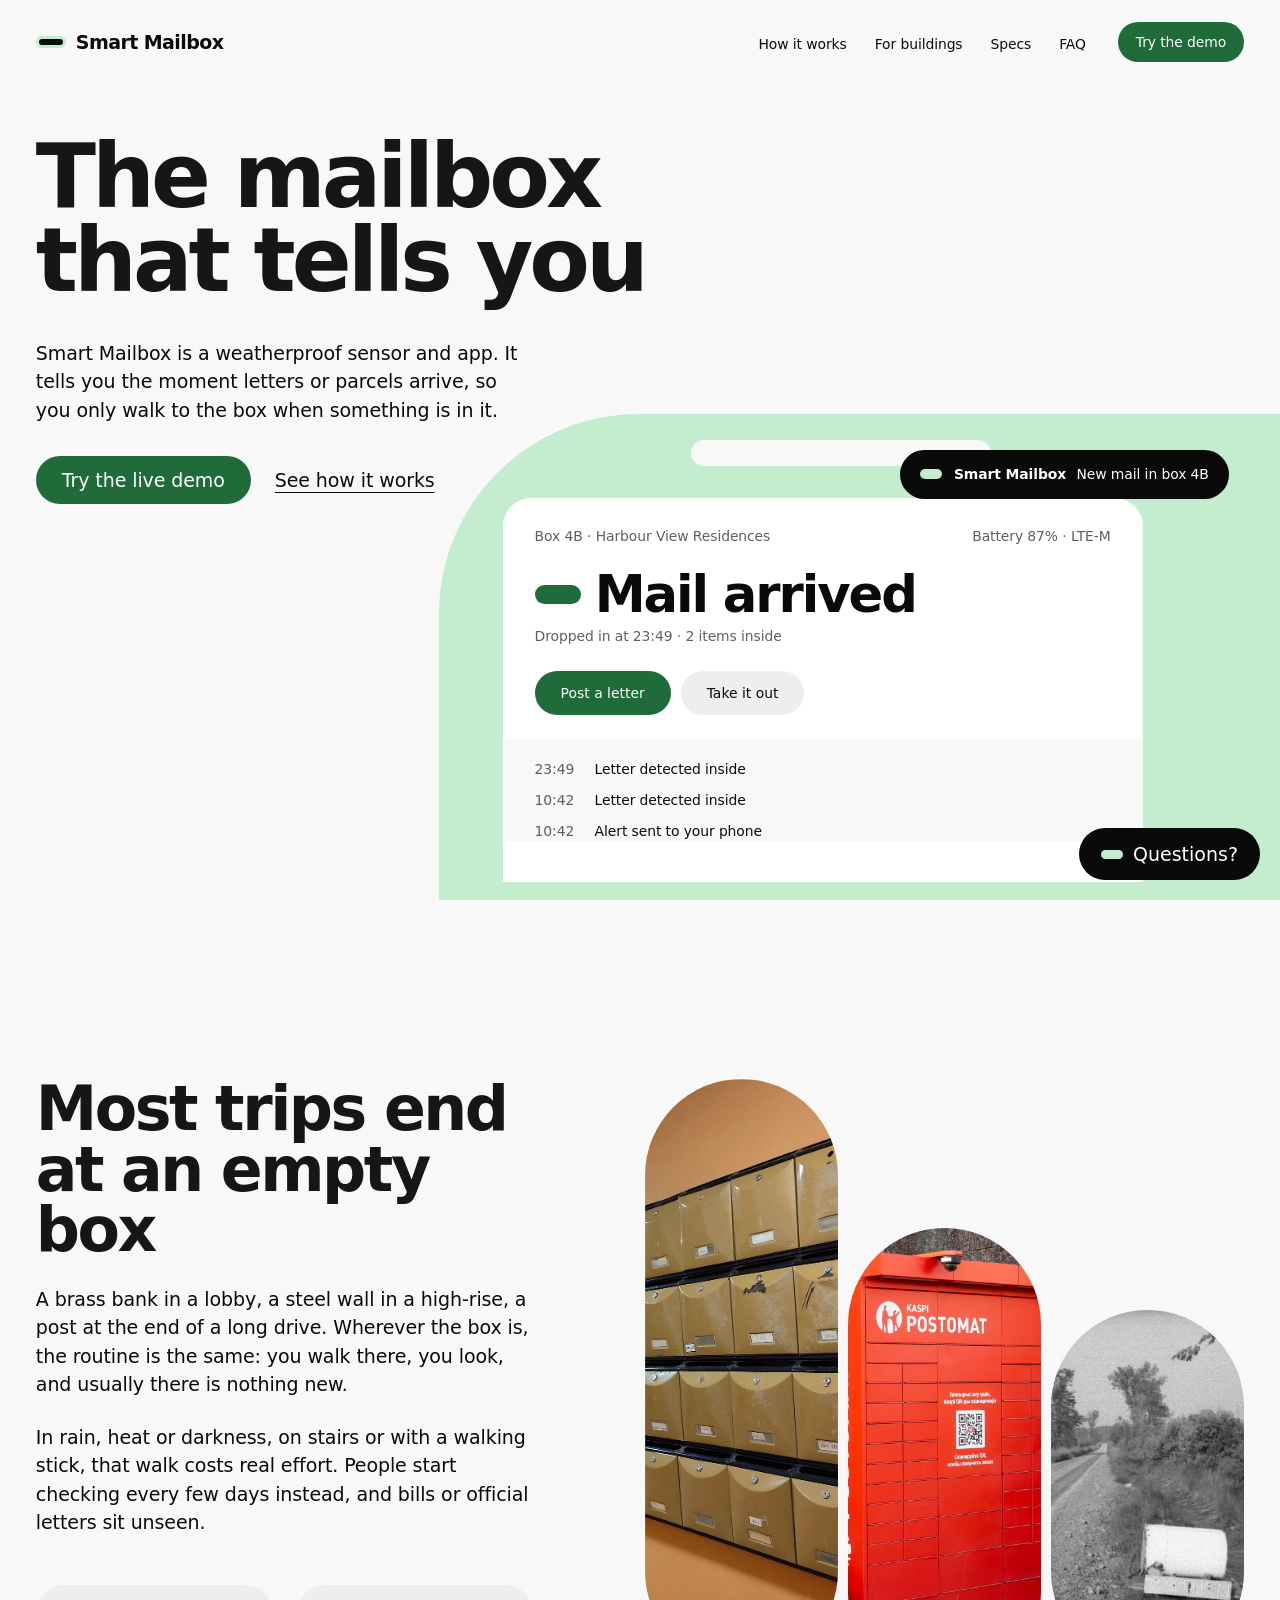
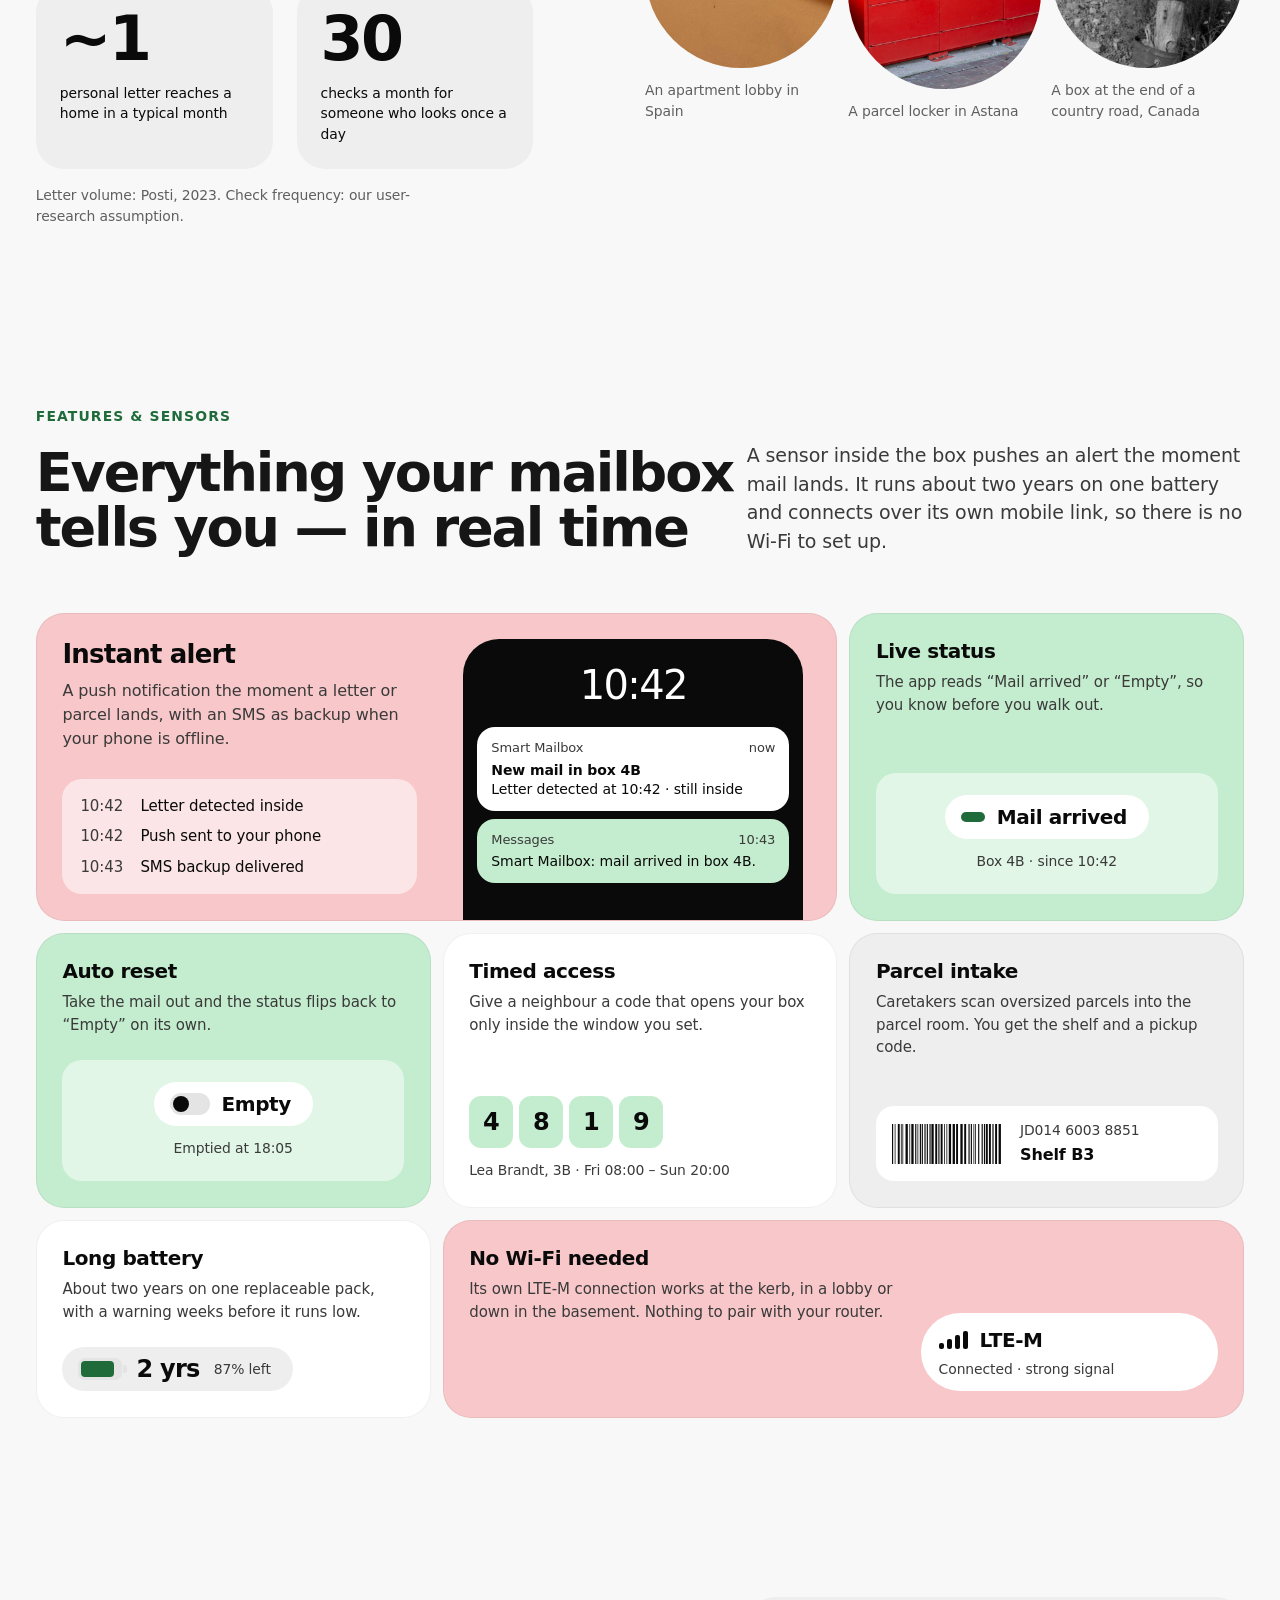
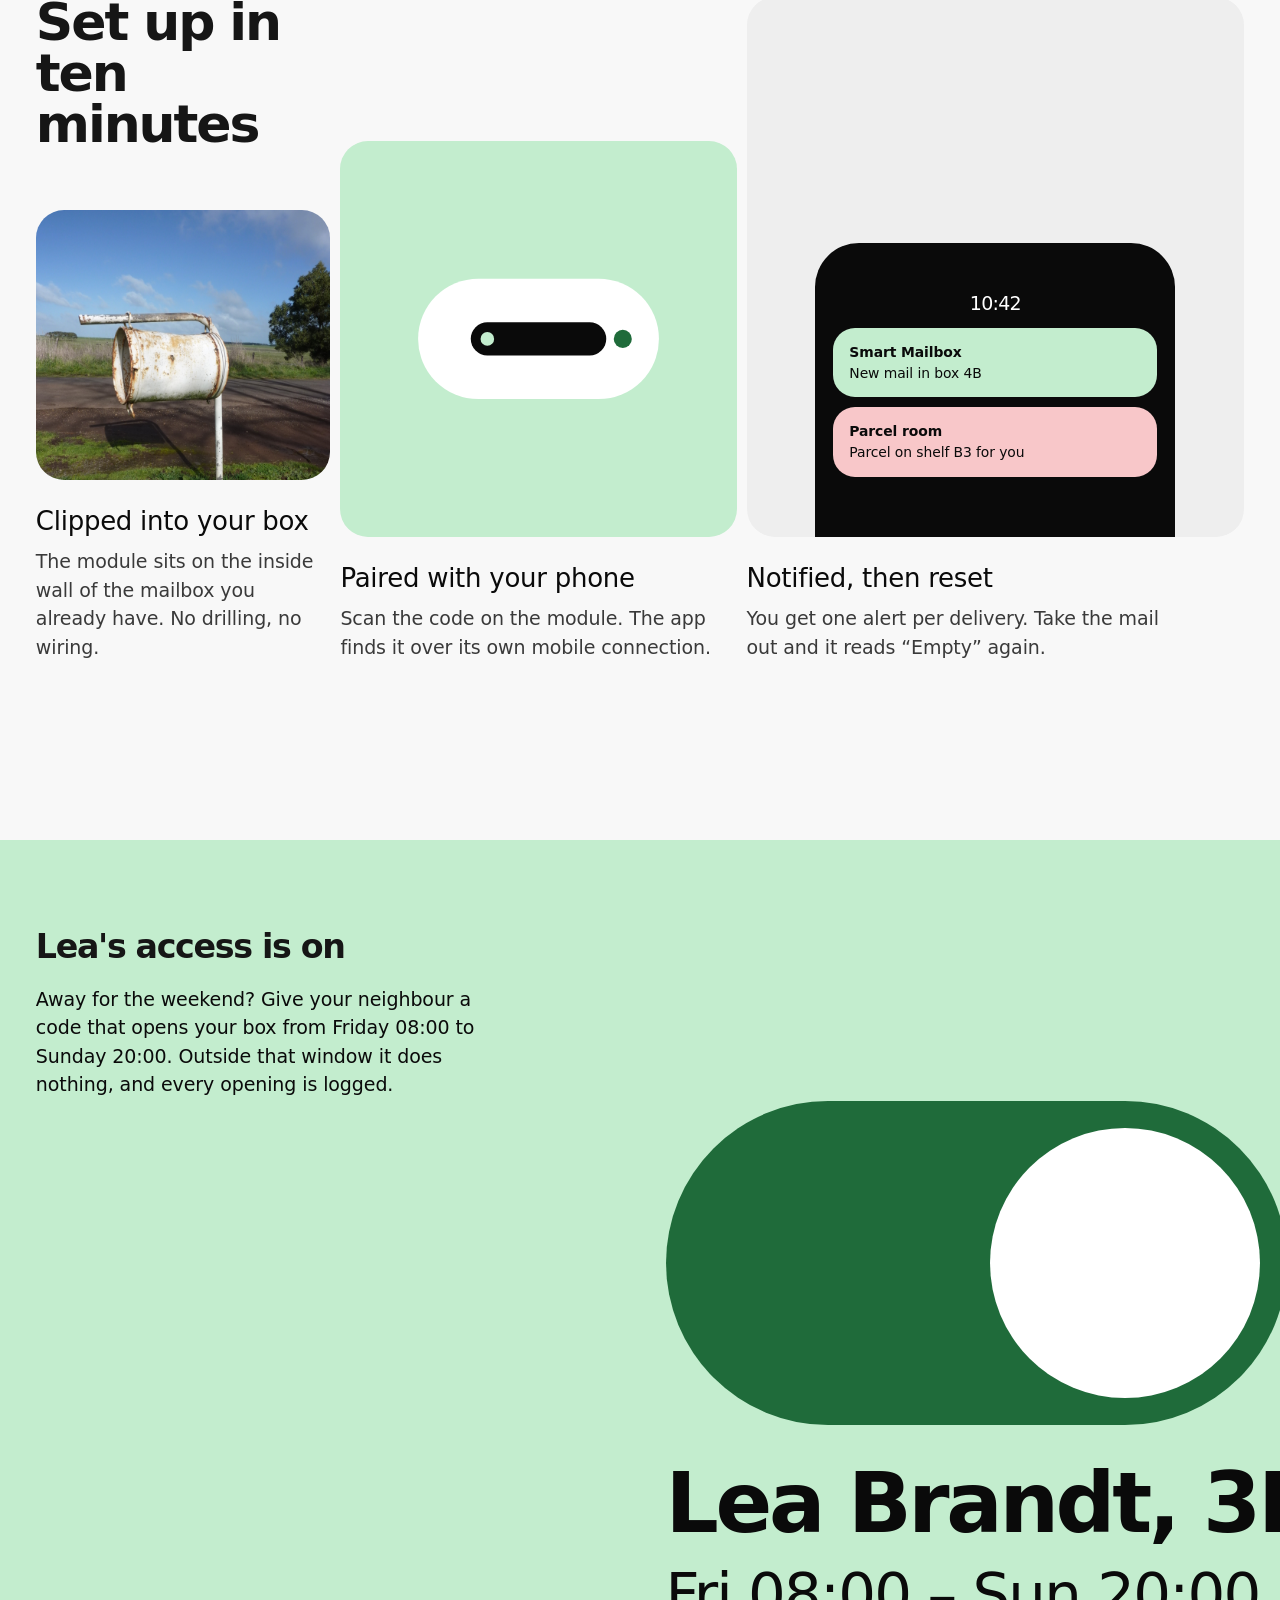
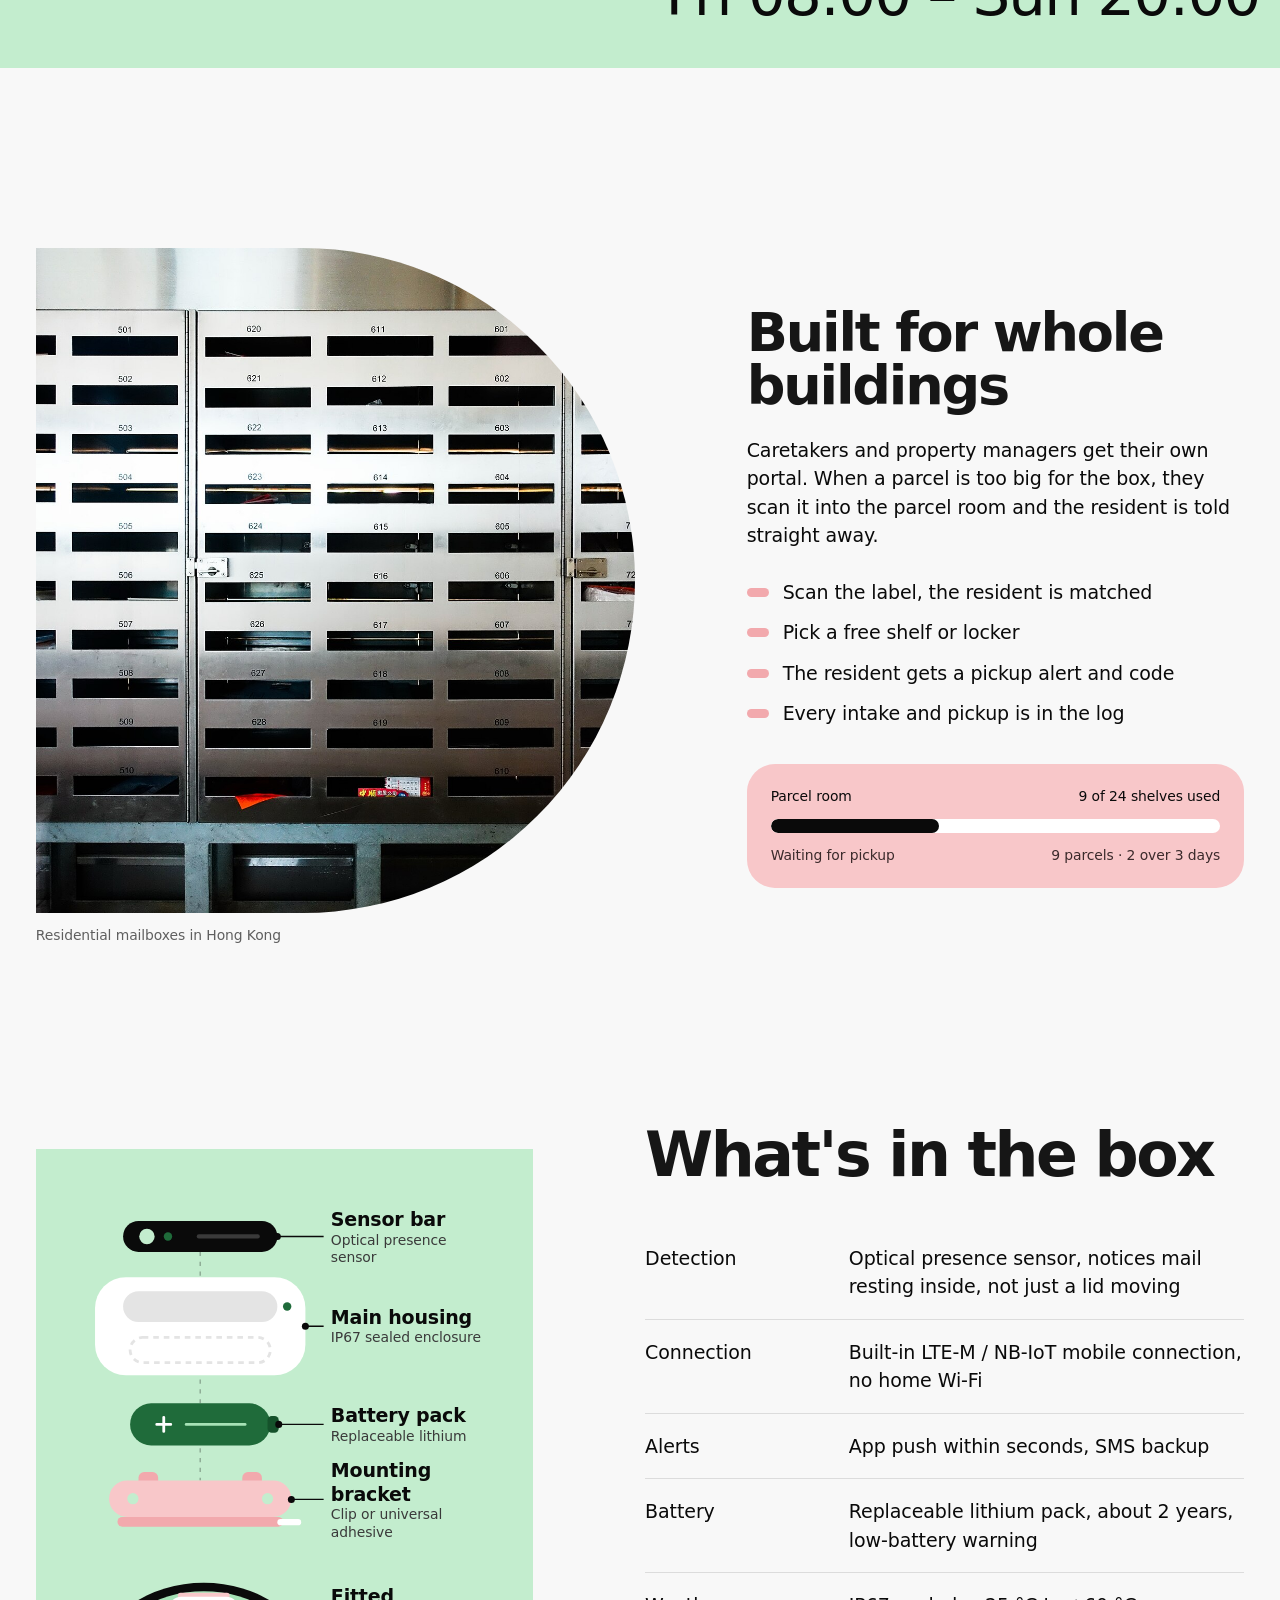
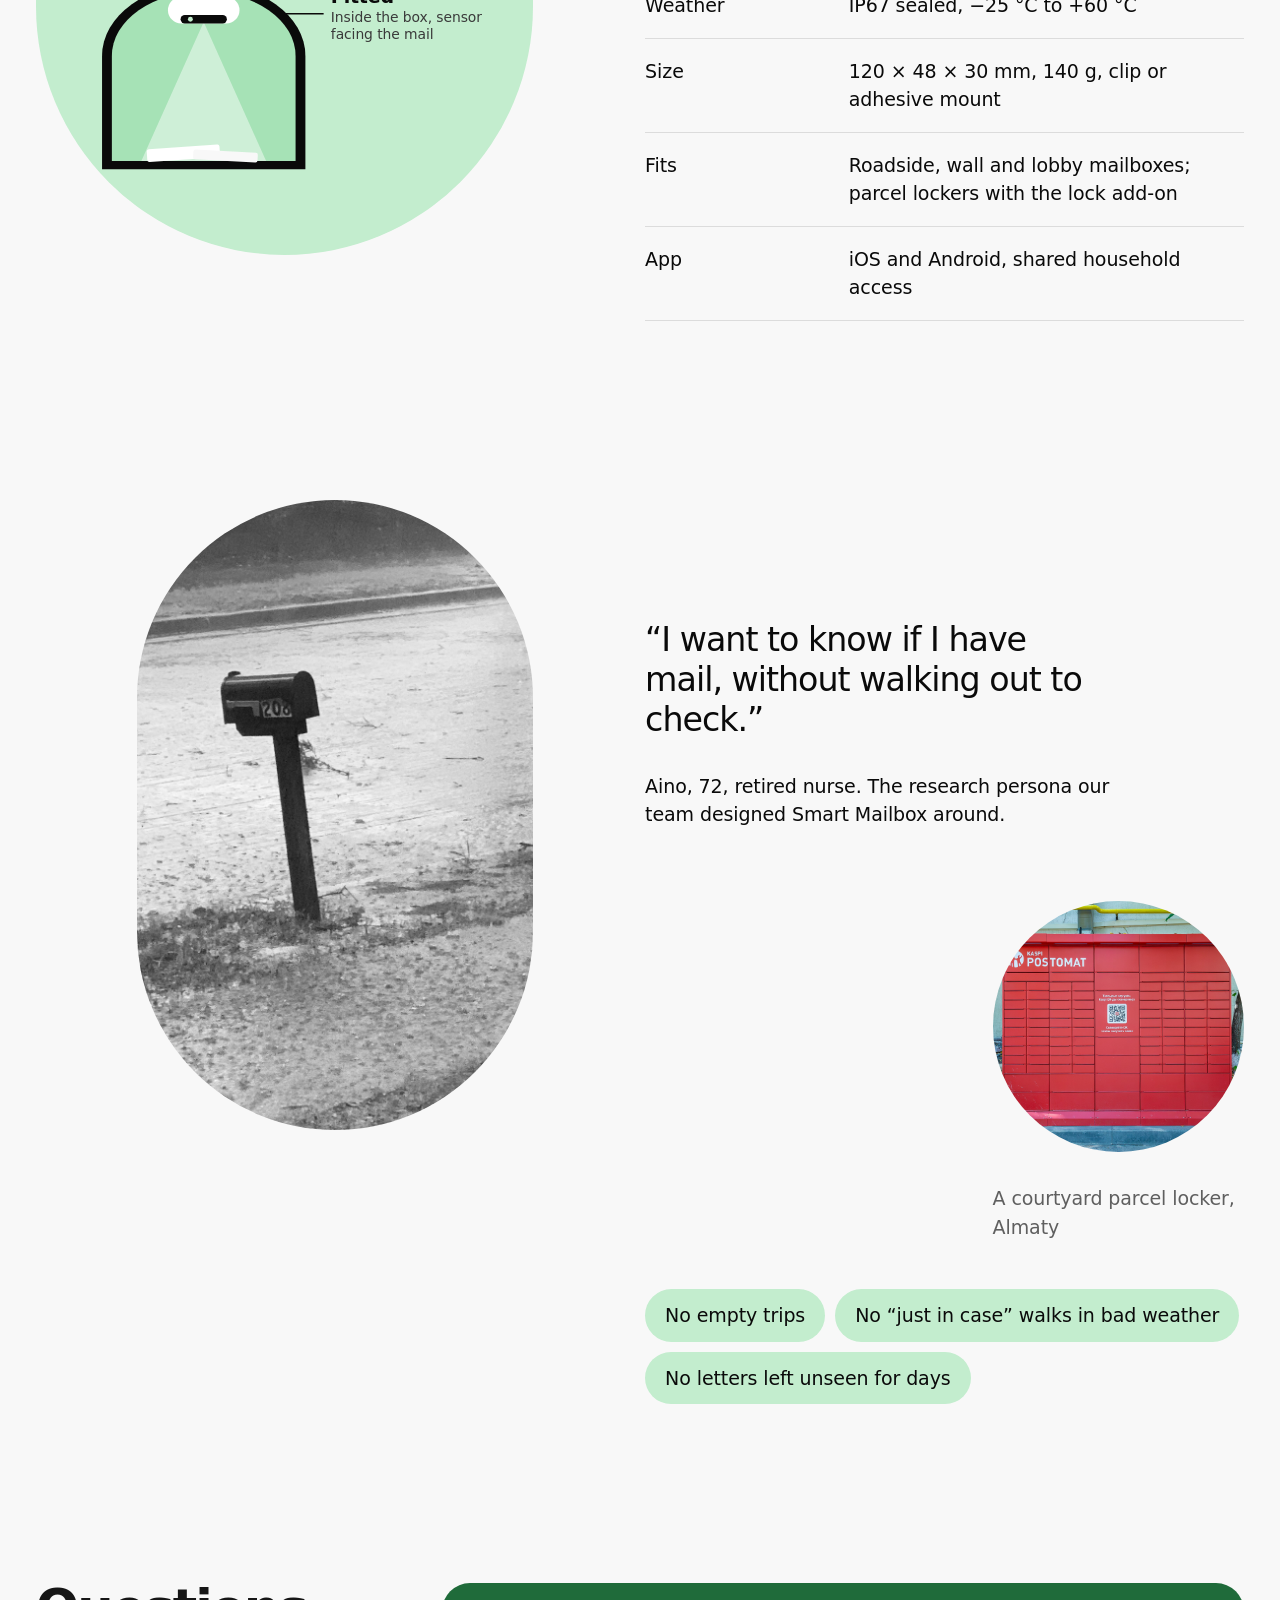
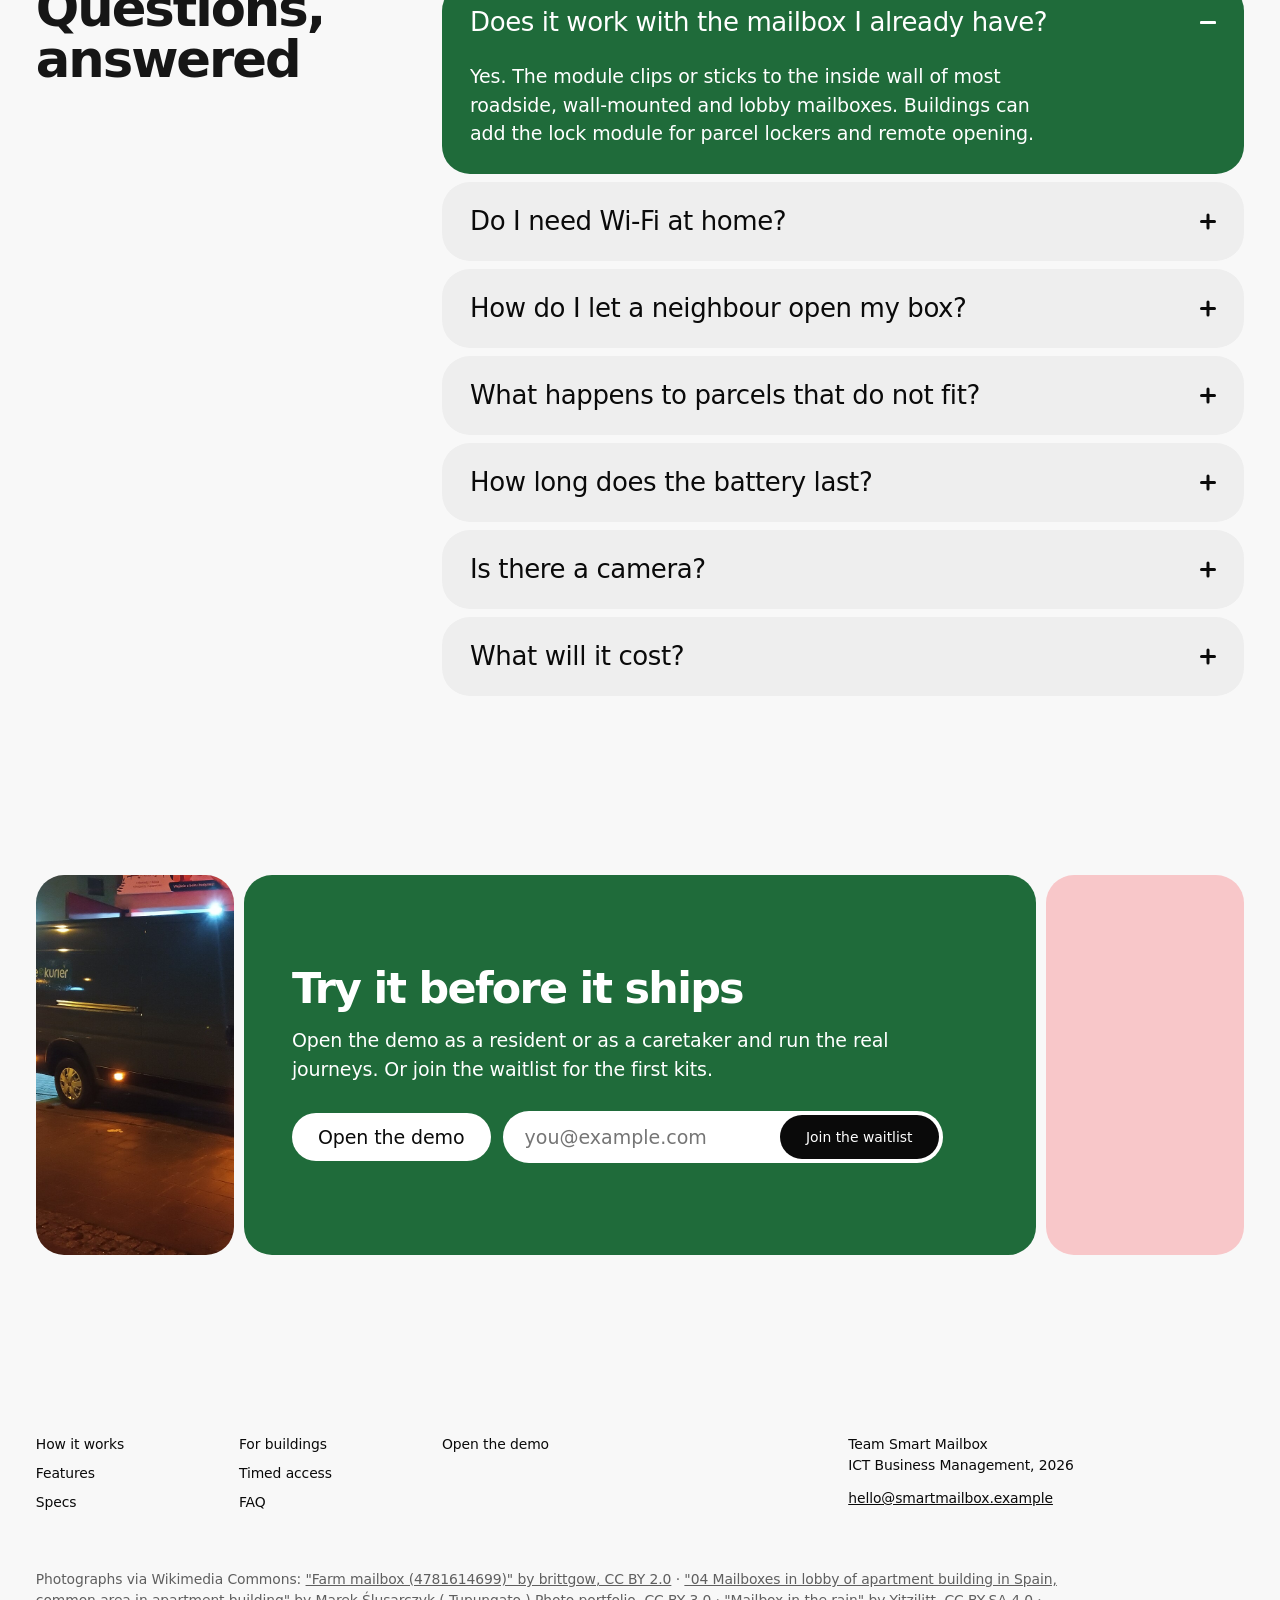
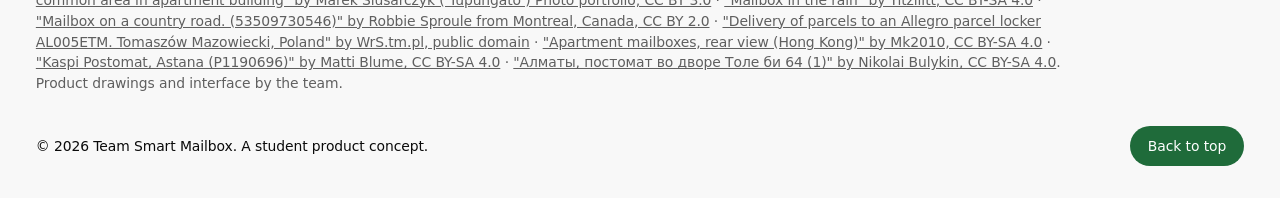
==== commit ed2cd05f: "edited demo and simulation controls + edited tasks caretaker/resident. Edited graphics in -Whats in " ====
--- a/index.html
+++ b/index.html
@@ -292,22 +292,61 @@
 
     <!-- SPECS -->
     <section class="specs" id="specs" aria-labelledby="specs-title">
-      <div class="specs__figure mint reveal">
-        <svg viewBox="0 0 600 600" role="img" aria-label="Exploded drawing of the module: housing, sensor bar, battery and mounting clip">
-          <rect x="70" y="60" width="460" height="200" rx="100" fill="#ffffff"/>
-          <rect x="170" y="138" width="260" height="44" rx="22" fill="#0a0a0a"/>
-          <circle cx="196" cy="160" r="10" fill="#c3edce"/>
-          <rect x="130" y="300" width="340" height="80" rx="40" fill="#1f6b3a"/>
-          <rect x="190" y="420" width="220" height="56" rx="28" fill="#f8c7c9"/>
-          <rect x="250" y="510" width="100" height="36" rx="18" fill="#0a0a0a"/>
+      <figure class="specs__figure anatomy mint reveal">
+        <svg viewBox="0 0 600 820" role="img" aria-labelledby="anatomy-title">
+          <title id="anatomy-title">Exploded drawing of the Smart Mailbox module: sensor bar, IP67 housing, replaceable battery pack and mounting bracket, and the module fitted inside a mailbox</title>
+          <path class="anatomy__axis" d="M180 74V400"/>
+          <g class="anatomy__part anatomy__part--bracket">
+            <rect x="92" y="388" width="28" height="30" rx="8" fill="#f2a9ad"/>
+            <rect x="240" y="388" width="28" height="30" rx="8" fill="#f2a9ad"/>
+            <rect x="50" y="400" width="260" height="52" rx="26" fill="#f8c7c9"/>
+            <circle cx="84" cy="426" r="8" fill="#c3edce"/>
+            <circle cx="276" cy="426" r="8" fill="#c3edce"/>
+            <rect x="62" y="452" width="236" height="14" rx="7" fill="#f2a9ad"/>
+            <rect x="290" y="455" width="34" height="9" rx="4.5" fill="#ffffff"/>
+          </g>
+          <g class="anatomy__part anatomy__part--housing">
+            <rect x="30" y="110" width="300" height="140" rx="44" fill="#ffffff"/>
+            <rect x="70" y="130" width="220" height="44" rx="22" fill="#e4e4e4"/>
+            <rect x="80" y="196" width="200" height="36" rx="18" fill="none" stroke="#e4e4e4" stroke-width="4" stroke-dasharray="8 7"/>
+            <circle cx="304" cy="152" r="6" fill="#1f6b3a"/>
+          </g>
+          <g class="anatomy__part anatomy__part--battery">
+            <rect x="80" y="290" width="200" height="60" rx="30" fill="#1f6b3a"/>
+            <rect x="276" y="308" width="16" height="24" rx="6" fill="#15522b"/>
+            <path d="M118 320h20M128 310v20" stroke="#ffffff" stroke-width="4" stroke-linecap="round"/>
+            <path d="M160 320h84" stroke="#a6e2b6" stroke-width="4" stroke-linecap="round"/>
+          </g>
+          <g class="anatomy__part anatomy__part--sensor">
+            <rect x="70" y="30" width="220" height="44" rx="22" fill="#0a0a0a"/>
+            <circle cx="104" cy="52" r="11" fill="#c3edce"/>
+            <circle cx="134" cy="52" r="6" fill="#1f6b3a"/>
+            <path d="M178 52h84" stroke="#3a3a3a" stroke-width="6" stroke-linecap="round"/>
+          </g>
+          <g class="anatomy__leads">
+            <path d="M290 52H356M330 180H356M292 320H356M310 427H356M236 590H356"/>
+            <circle cx="290" cy="52" r="5"/><circle cx="330" cy="180" r="5"/><circle cx="292" cy="320" r="5"/><circle cx="310" cy="427" r="5"/><circle cx="236" cy="590" r="5"/>
+          </g>
+          <g class="anatomy__fitted">
+            <path d="M40 812V650A145 104 0 0 1 330 650V812Z" fill="#0a0a0a"/>
+            <path d="M54 800V650A131 92 0 0 1 316 650V800Z" fill="#a6e2b6"/>
+            <path d="M185 602L96 800H274Z" fill="#ffffff" opacity="0.45"/>
+            <rect x="148" y="560" width="74" height="8" rx="4" fill="#f8c7c9"/>
+            <rect x="134" y="566" width="102" height="38" rx="19" fill="#ffffff"/>
+            <rect x="152" y="592" width="66" height="12" rx="6" fill="#0a0a0a"/>
+            <circle cx="166" cy="598" r="3.5" fill="#c3edce"/>
+            <rect x="104" y="780" width="104" height="18" rx="3" fill="#ffffff" transform="rotate(-4 156 789)"/>
+            <rect x="170" y="786" width="92" height="14" rx="3" fill="#f8f8f8" transform="rotate(3 216 793)"/>
+          </g>
         </svg>
-        <ul class="specs__key">
-          <li><span class="k k--paper"></span>Housing</li>
-          <li><span class="k k--ink"></span>Sensor bar</li>
-          <li><span class="k k--green"></span>Battery</li>
-          <li><span class="k k--pink"></span>Clip</li>
+        <ul class="anatomy__labels">
+          <li style="--y: 52"><b>Sensor bar</b><span>Optical presence sensor</span></li>
+          <li style="--y: 180"><b>Main housing</b><span>IP67 sealed enclosure</span></li>
+          <li style="--y: 320"><b>Battery pack</b><span>Replaceable lithium</span></li>
+          <li style="--y: 427"><b>Mounting bracket</b><span>Clip or universal adhesive</span></li>
+          <li style="--y: 590"><b>Fitted</b><span>Inside the box, sensor facing the mail</span></li>
         </ul>
-      </div>
+      </figure>
       <div class="specs__text">
         <h2 id="specs-title" class="h2 reveal">What's in the box</h2>
         <table class="spec-table reveal">
@@ -320,7 +359,7 @@
             <tr><th scope="row">Weather</th><td>IP67 sealed, −25 °C to +60 °C</td></tr>
             <tr><th scope="row">Size</th><td>120 × 48 × 30 mm, 140 g, clip or adhesive mount</td></tr>
             <tr><th scope="row">Fits</th><td>Roadside, wall and lobby mailboxes; parcel lockers with the lock add-on</td></tr>
-            <tr><th scope="row">App</th><td>iOS and Android, large-type mode, shared household access</td></tr>
+            <tr><th scope="row">App</th><td>iOS and Android, shared household access</td></tr>
           </tbody>
         </table>
       </div>
@@ -360,10 +399,6 @@
         <details name="faq">
           <summary>Do I need Wi-Fi at home?</summary>
           <p>No. Each module has its own low-power mobile connection (LTE-M or NB-IoT), so it works at the end of a drive or in a basement lobby where Wi-Fi does not reach.</p>
-        </details>
-        <details name="faq">
-          <summary>Will flyers and advertising set it off?</summary>
-          <p>It reports anything resting inside the box, so a flyer counts as mail. You can mute alerts for a weekday your area gets advertising, and the status still shows what is inside.</p>
         </details>
         <details name="faq">
           <summary>How do I let a neighbour open my box?</summary>
--- a/css/landing.css
+++ b/css/landing.css
@@ -408,14 +408,16 @@
   padding: clamp(120px, 14vw, 200px) var(--margin) 0; align-items: start;
 }
 .specs__figure { grid-column: 1 / 6; border-radius: 0 0 var(--slot) var(--slot); padding: clamp(32px, 4vw, 56px) clamp(24px, 3vw, 40px) 80px; position: sticky; top: 24px; }
-.specs__figure svg { width: 100%; height: auto; }
-.specs__key { list-style: none; margin: 24px 0 0; padding: 0; display: flex; flex-wrap: wrap; gap: 10px 22px; font-size: var(--step-small); justify-content: center; }
-.specs__key li { display: flex; align-items: center; gap: 8px; }
-.k { width: 22px; height: 9px; border-radius: var(--slot); }
-.k--paper { background: var(--paper); }
-.k--ink { background: var(--ink); }
-.k--green { background: var(--accent); }
-.k--pink { background: var(--pink-deep); }
+.specs__figure { margin: 0; }
+.anatomy { position: relative; }
+.anatomy svg { width: 100%; height: auto; overflow: visible; }
+.anatomy__axis { fill: none; stroke: var(--ink); stroke-opacity: 0.3; stroke-width: 2; stroke-dasharray: 6 8; }
+.anatomy__leads path { fill: none; stroke: var(--ink); stroke-width: 2; }
+.anatomy__leads circle { fill: var(--ink); }
+.anatomy__labels { list-style: none; margin: 0; padding: 0; position: absolute; inset: clamp(32px, 4vw, 56px) clamp(24px, 3vw, 40px) 80px; pointer-events: none; }
+.anatomy__labels li { position: absolute; left: 61%; right: 0; top: calc(var(--y) / 820 * 100%); transform: translateY(-50%); line-height: 1.25; }
+.anatomy__labels b { display: block; font-size: var(--step-body); font-weight: 600; letter-spacing: -0.01em; }
+.anatomy__labels span { display: block; font-size: var(--step-small); color: var(--ink-soft); }
 .specs__text { grid-column: 7 / 13; }
 .spec-table { width: 100%; border-collapse: collapse; margin-top: 40px; }
 .spec-table th, .spec-table td { text-align: left; vertical-align: top; padding: 18px 0; border-bottom: 1px solid #dcdcdc; }
@@ -424,7 +426,11 @@
 
 @media (max-width: 860px) {
   .specs { display: block; }
-  .specs__figure { position: static; padding-bottom: 56px; }
+  .specs__figure { position: relative; top: auto; padding-bottom: 56px; }
+  .anatomy__labels { bottom: 56px; }
+  .anatomy__labels li { left: 59%; line-height: 1.2; }
+  .anatomy__labels b { font-size: 15px; }
+  .anatomy__labels span { font-size: 13px; }
   .specs__text { margin-top: 48px; }
   .spec-table th { width: 38%; }
 }
@@ -577,6 +583,14 @@
 @media (prefers-reduced-motion: no-preference) {
   .js .reveal { opacity: 0; transform: translateY(24px); transition: opacity 700ms var(--ease-out), transform 800ms var(--ease-out); transition-delay: var(--d, 0ms); }
   .js .reveal.is-in { opacity: 1; transform: none; }
+  /* What's in the box: the module starts assembled and comes apart into its parts. */
+  .js .anatomy__part { transition: transform 900ms var(--ease-out) 250ms; }
+  .js .anatomy__part--sensor { transform: translateY(100px); }
+  .js .anatomy__part--battery { transform: translateY(-96px); }
+  .js .anatomy__part--bracket { transform: translateY(-250px); }
+  .js .anatomy.is-in .anatomy__part { transform: none; }
+  .js .anatomy__leads, .js .anatomy__labels li, .js .anatomy__axis { opacity: 0; transition: opacity 500ms var(--ease-out) 850ms; }
+  .js .anatomy.is-in .anatomy__leads, .js .anatomy.is-in .anatomy__labels li, .js .anatomy.is-in .anatomy__axis { opacity: 1; }
   .js .hero__title, .js .hero__lede, .js .hero__actions { animation: rise 900ms var(--ease-out) both; }
   .js .hero__lede { animation-delay: 90ms; }
   .js .hero__actions { animation-delay: 180ms; }
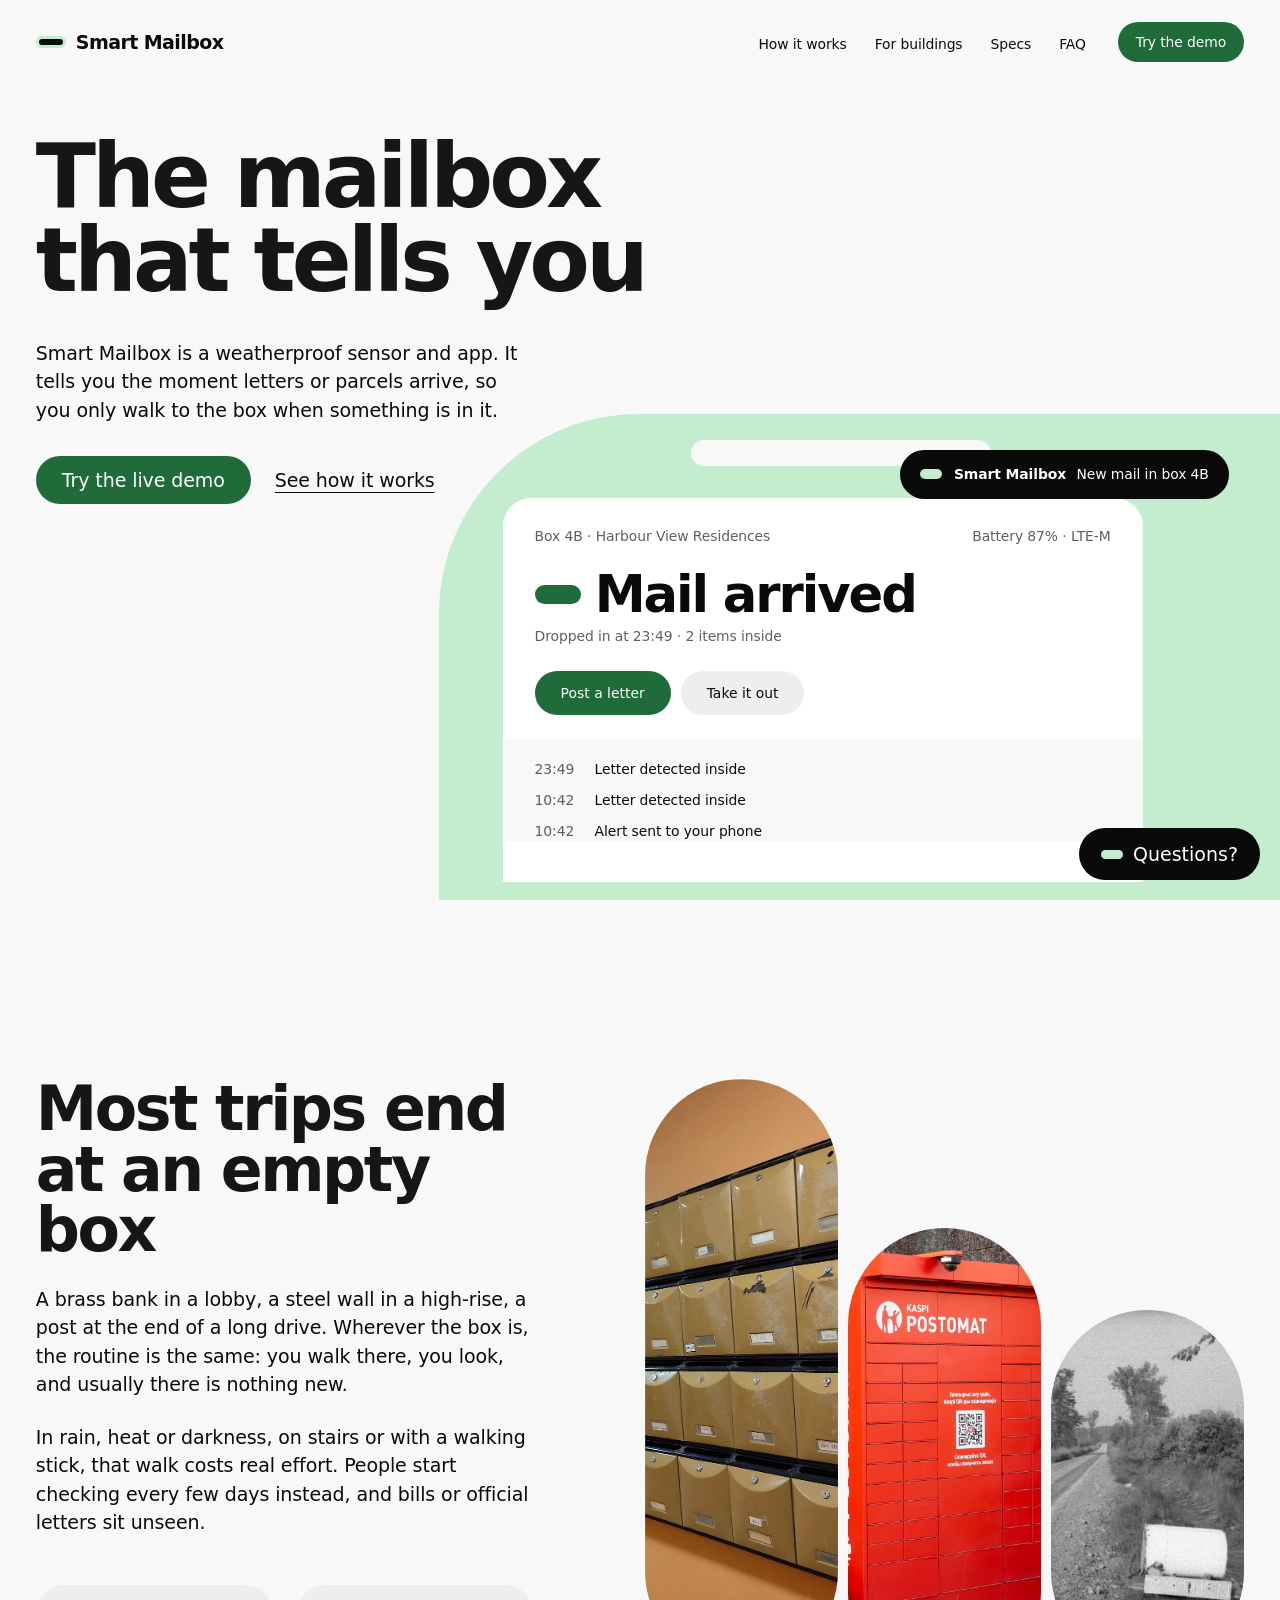
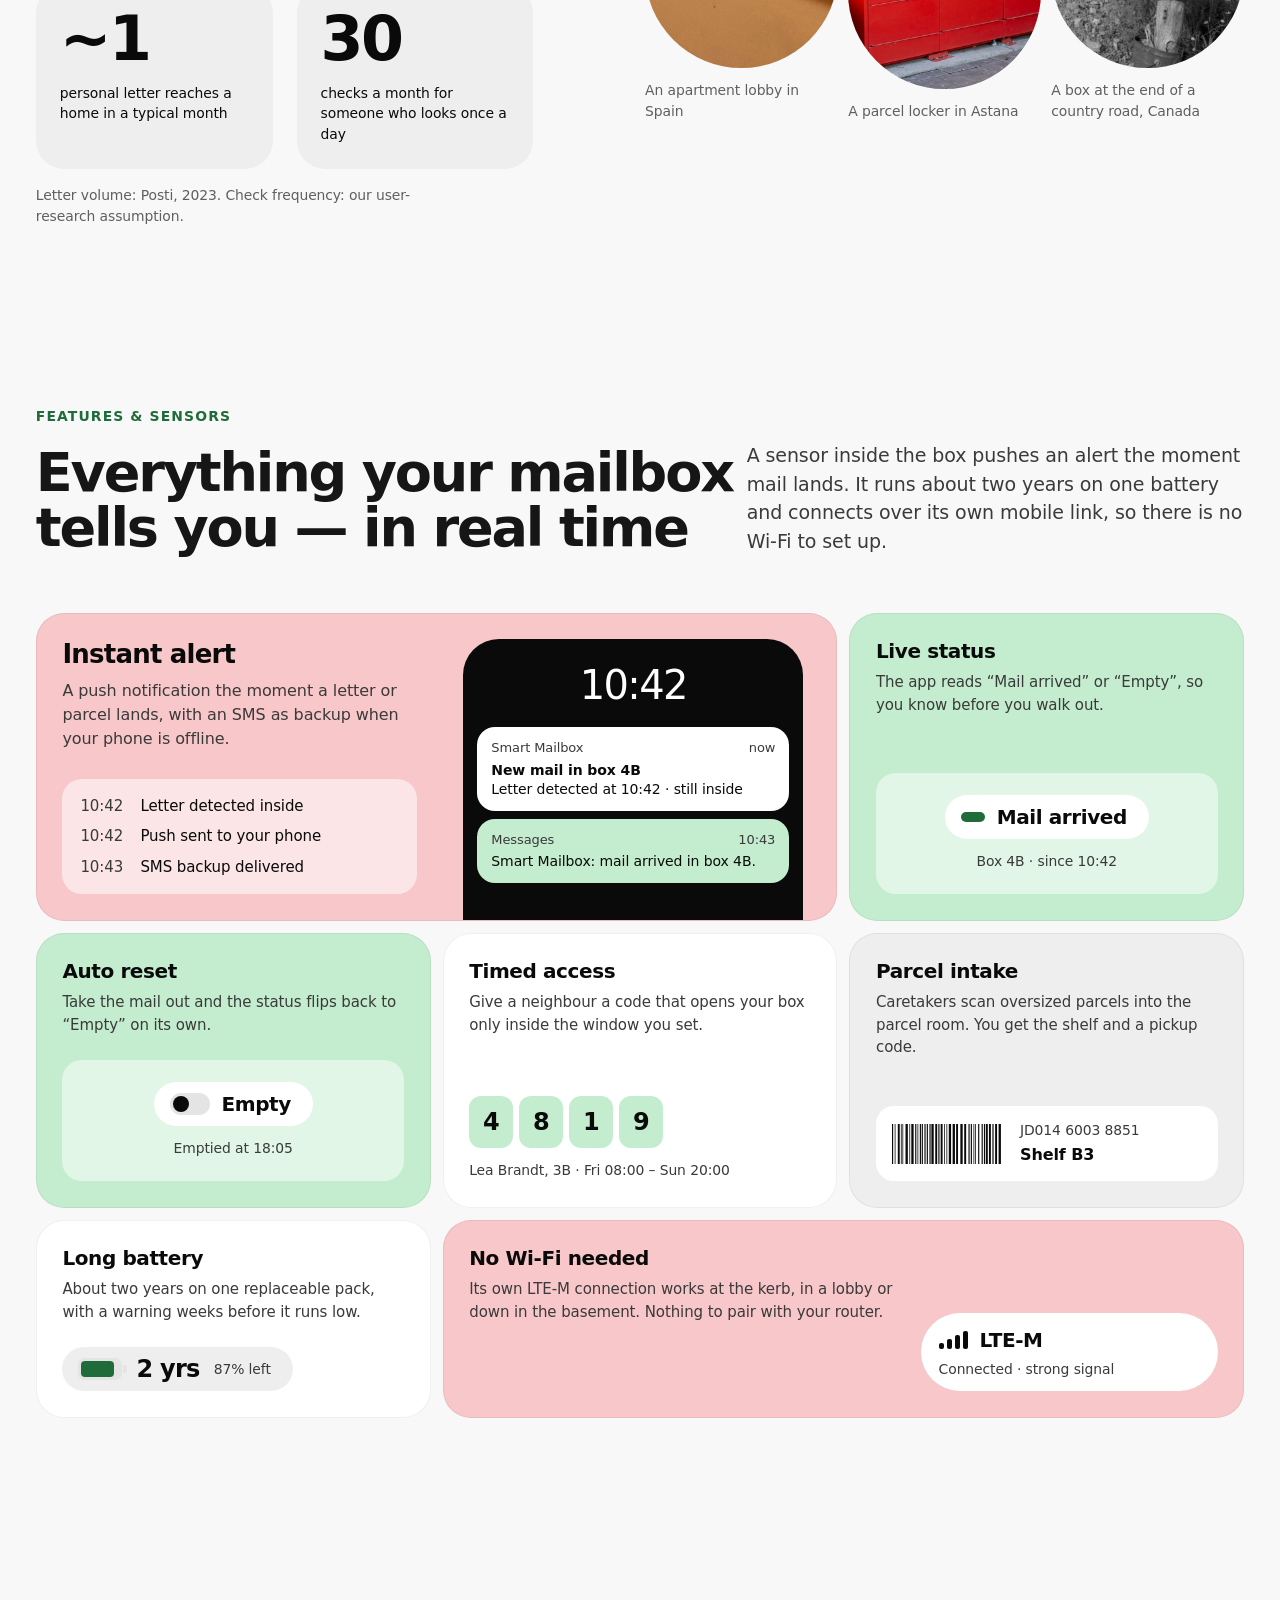
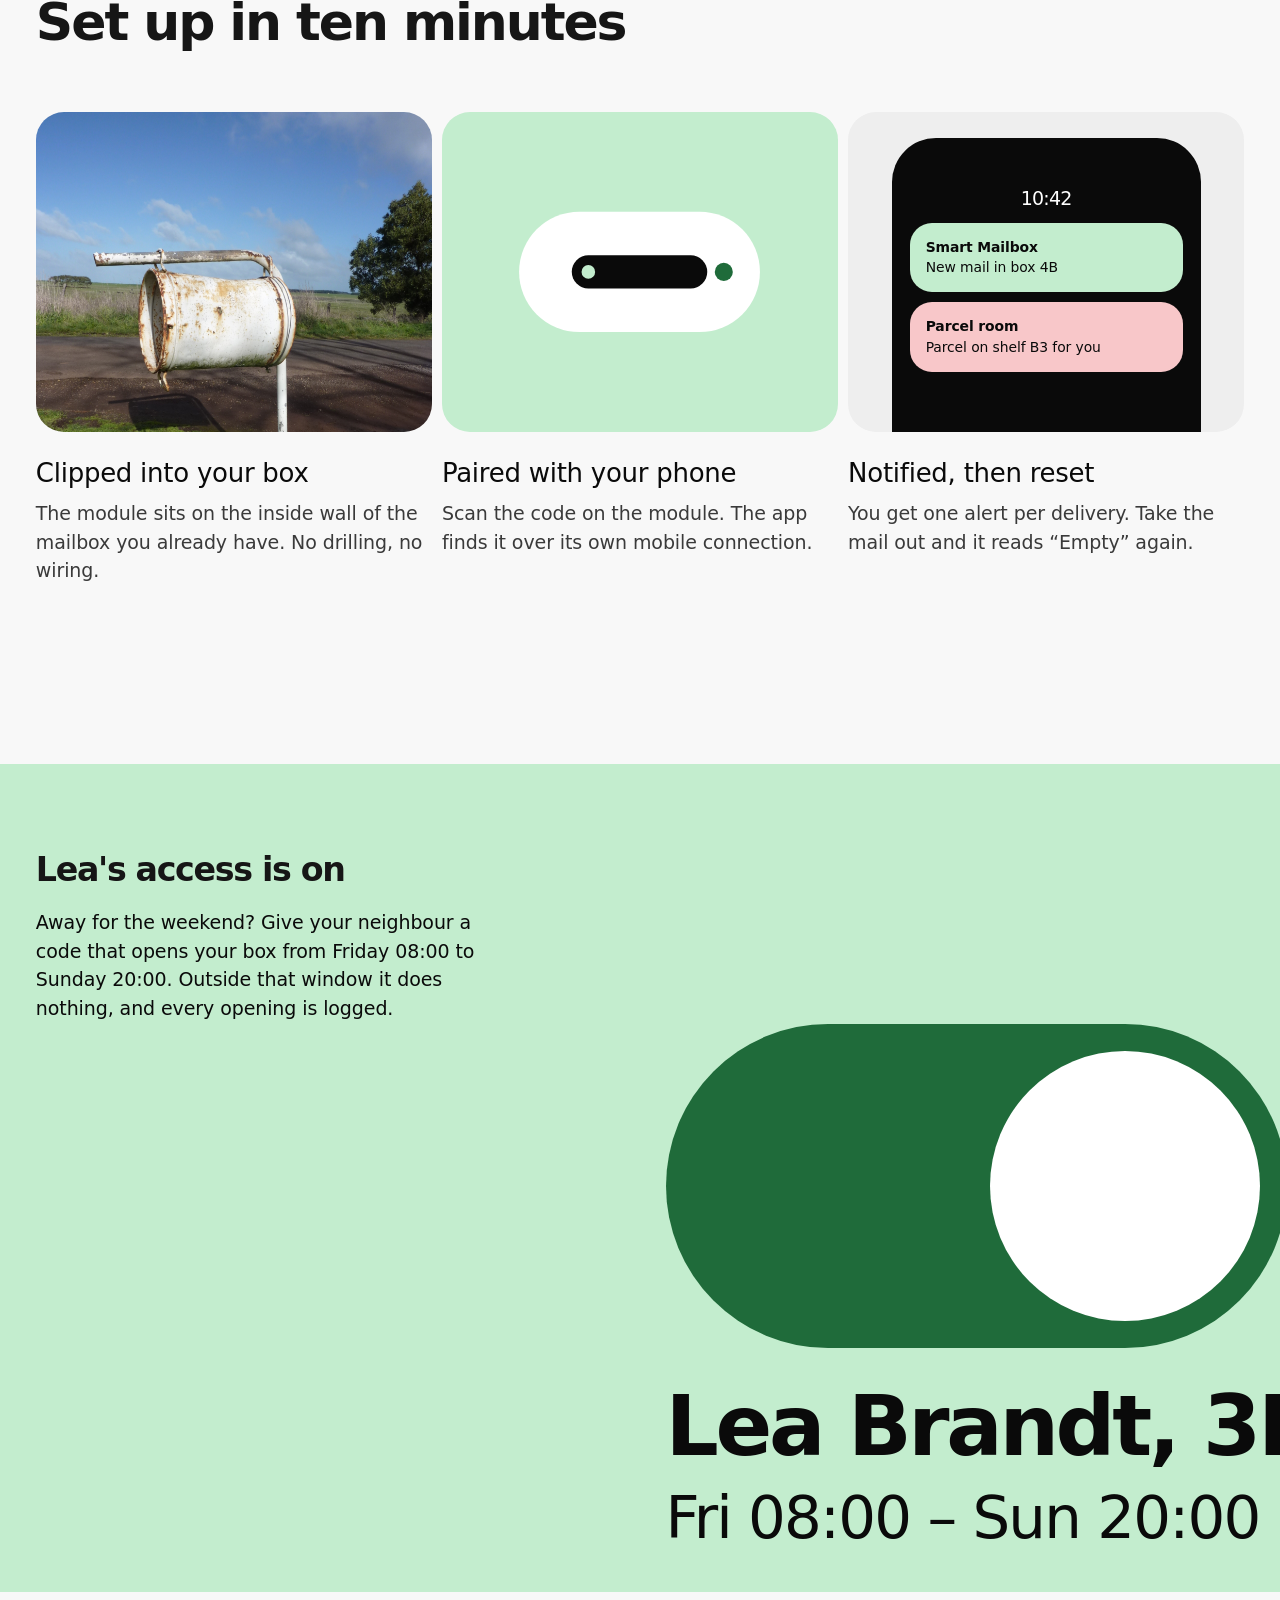
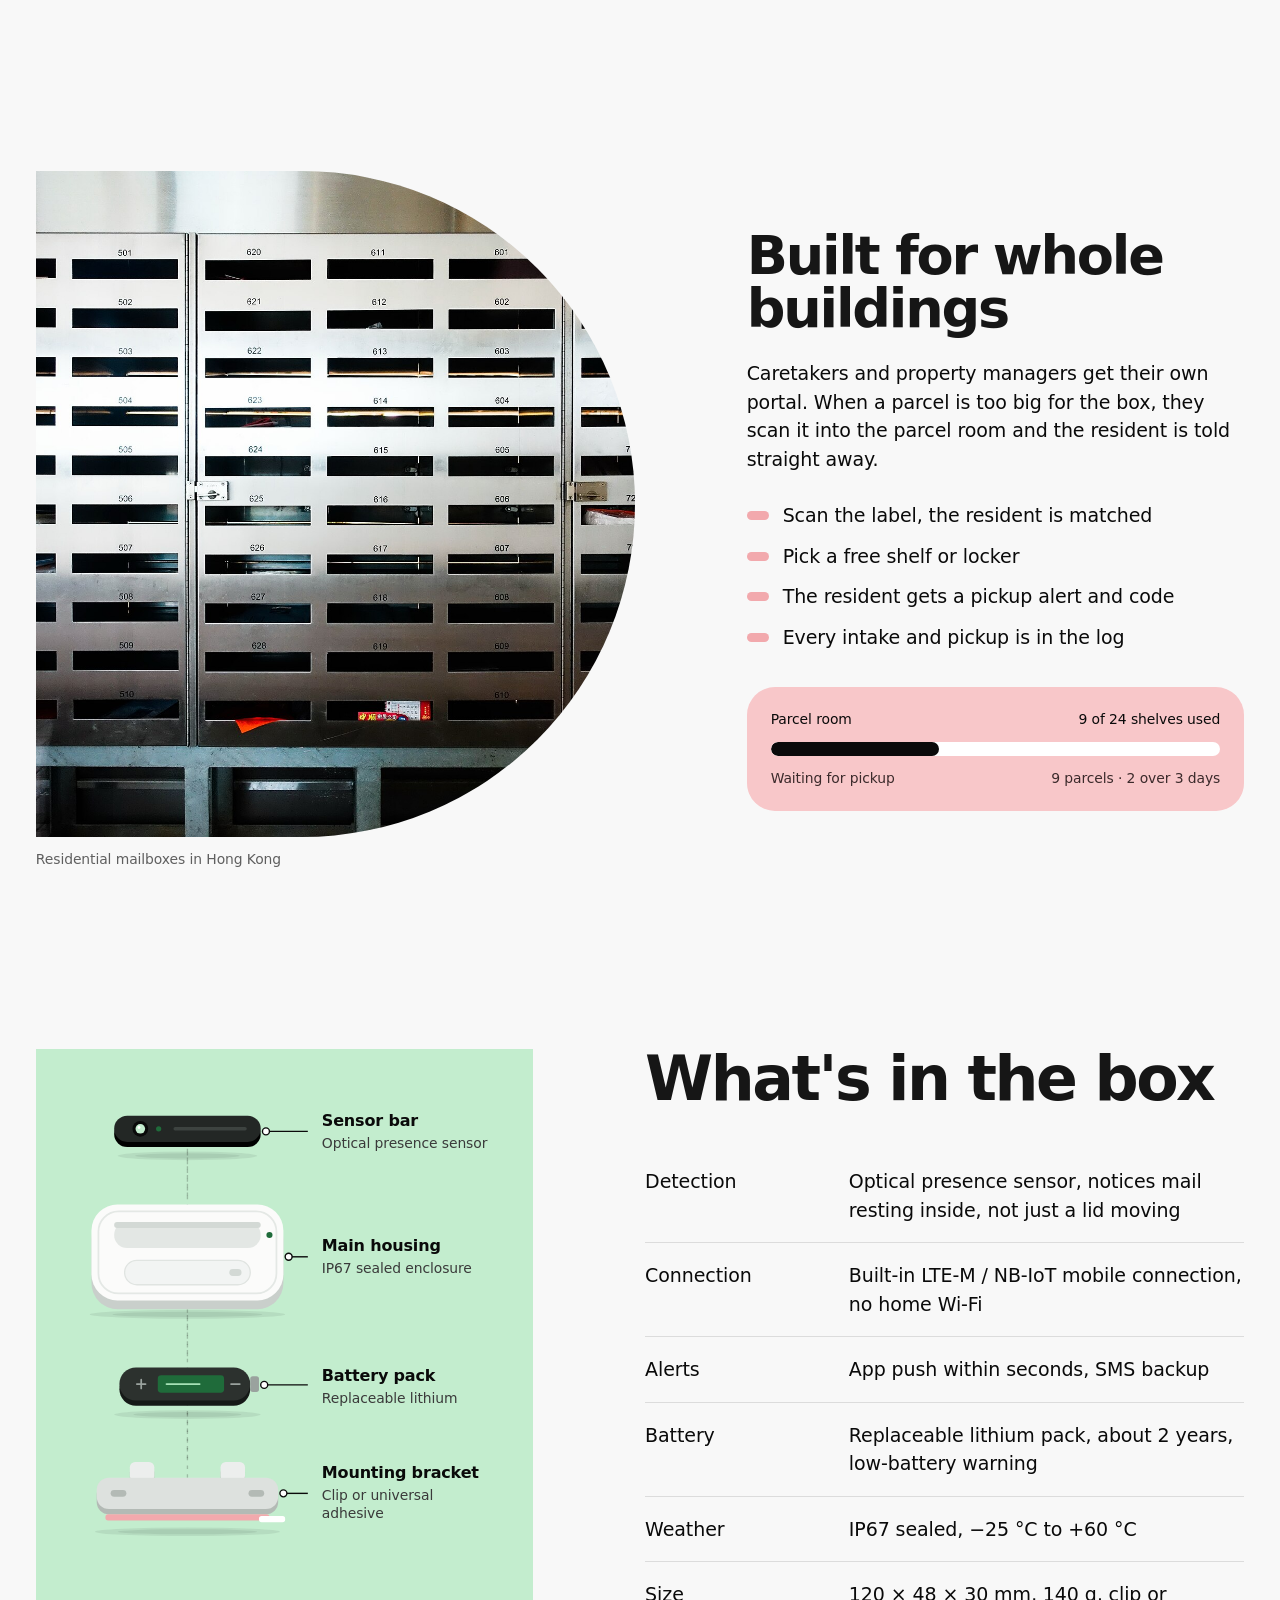
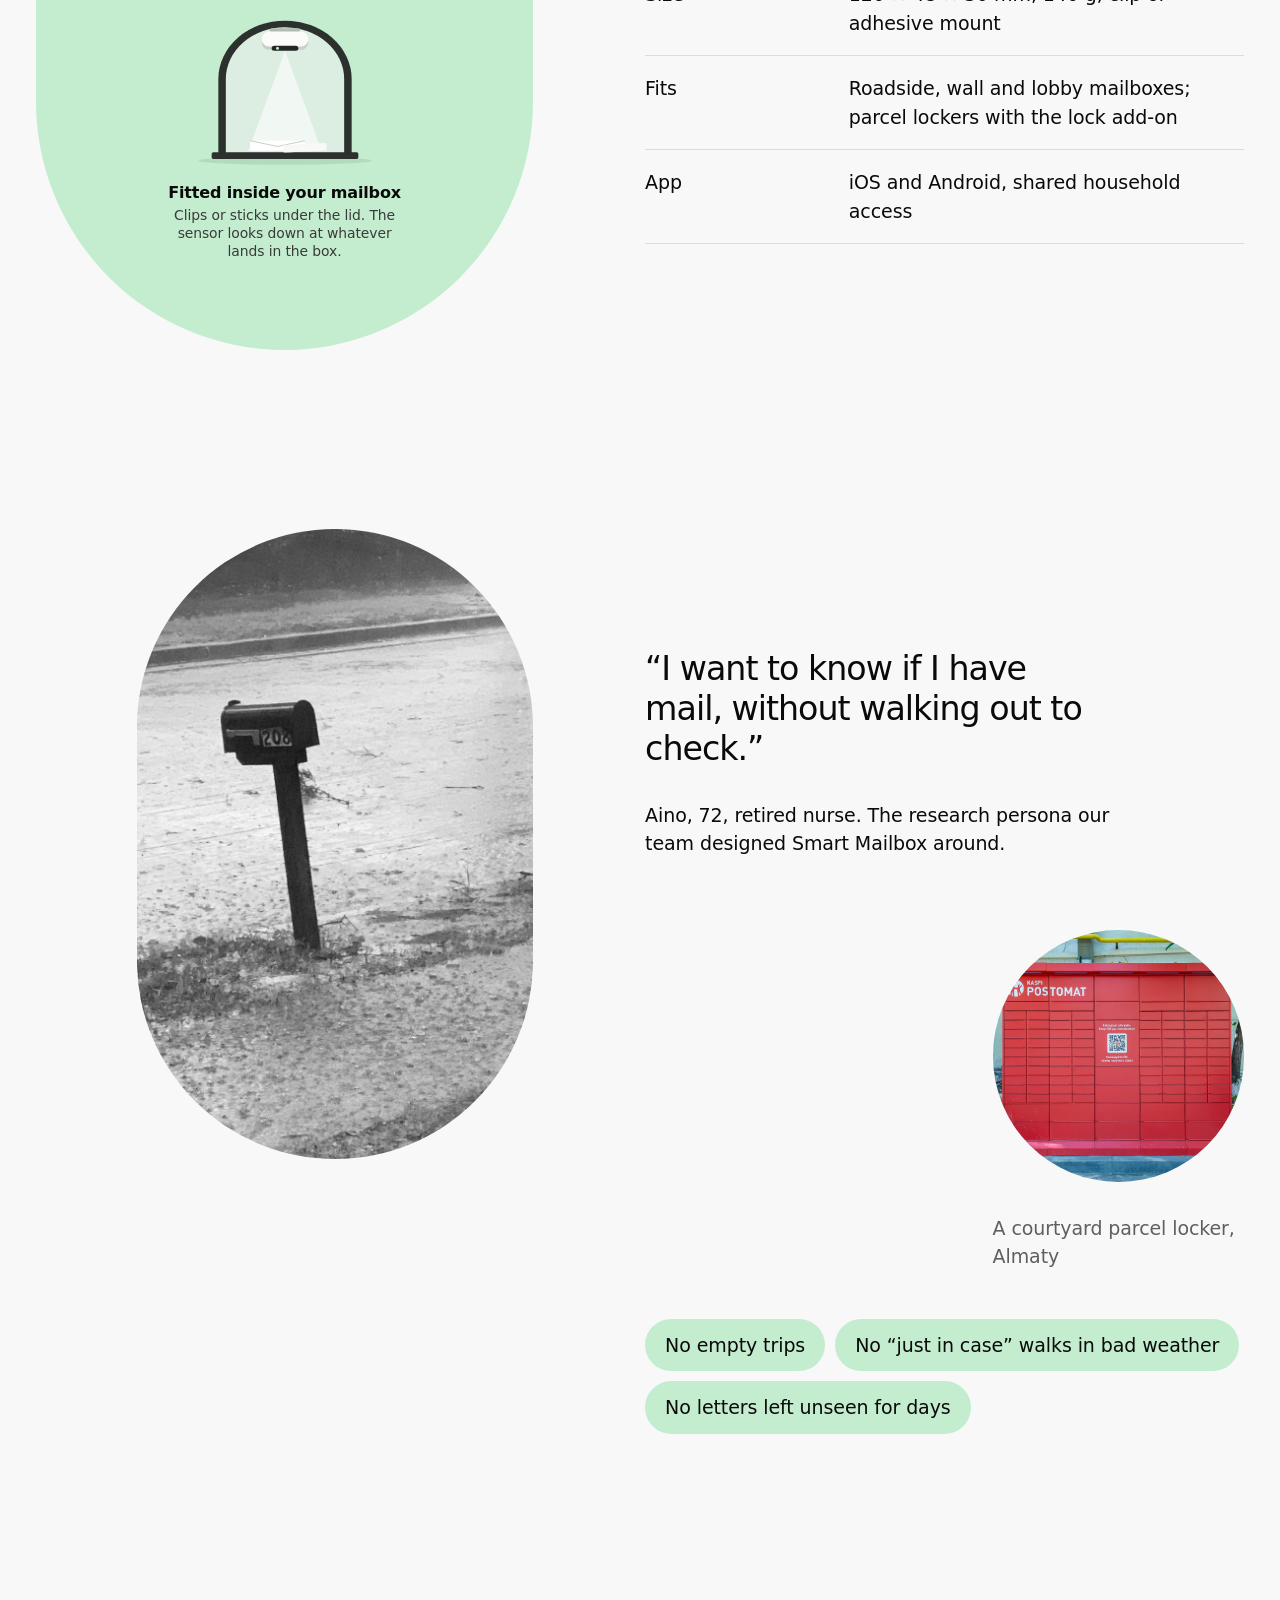
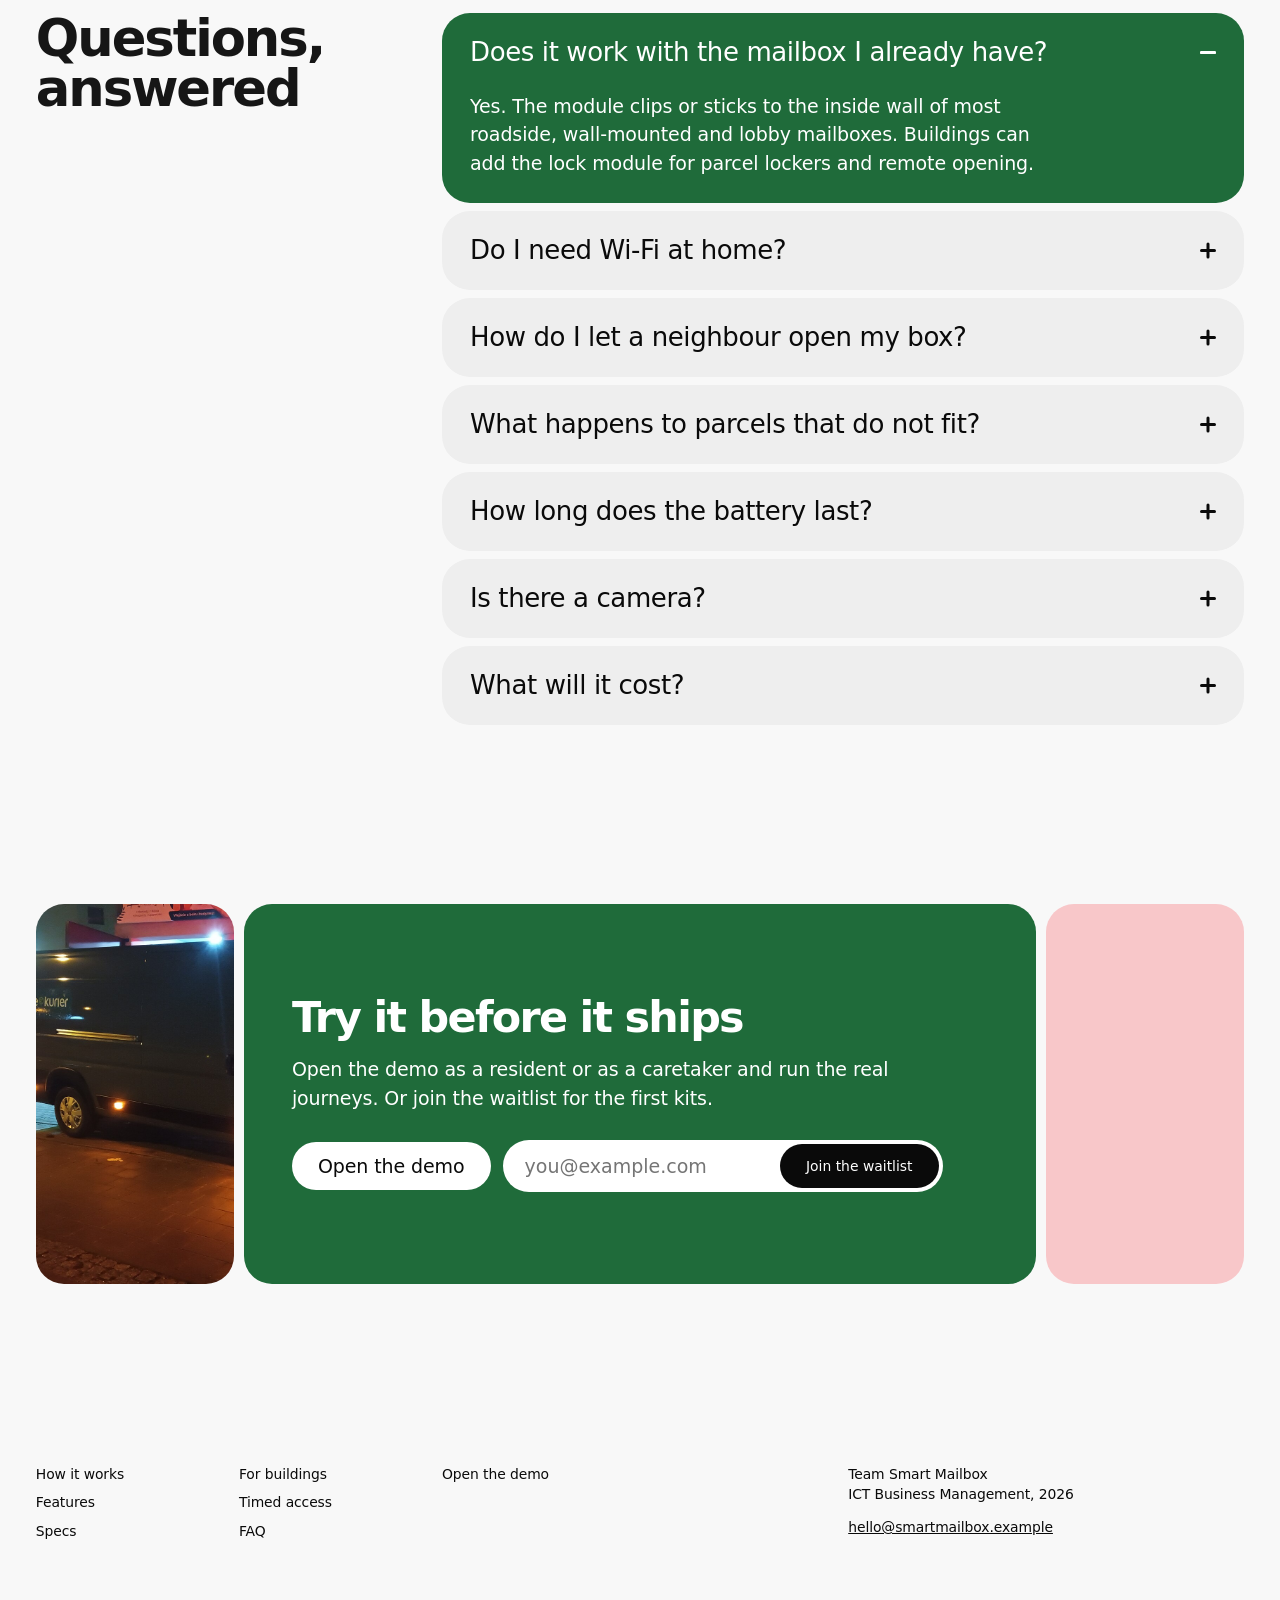
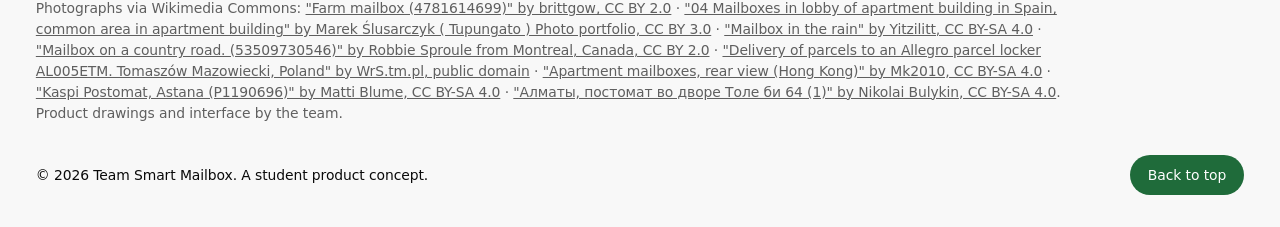
==== commit 766f421f: "fixed Whats-in-the-box-graphic and set-up-page" ====
--- a/index.html
+++ b/index.html
@@ -293,59 +293,90 @@
     <!-- SPECS -->
     <section class="specs" id="specs" aria-labelledby="specs-title">
       <figure class="specs__figure anatomy mint reveal">
-        <svg viewBox="0 0 600 820" role="img" aria-labelledby="anatomy-title">
-          <title id="anatomy-title">Exploded drawing of the Smart Mailbox module: sensor bar, IP67 housing, replaceable battery pack and mounting bracket, and the module fitted inside a mailbox</title>
-          <path class="anatomy__axis" d="M180 74V400"/>
-          <g class="anatomy__part anatomy__part--bracket">
-            <rect x="92" y="388" width="28" height="30" rx="8" fill="#f2a9ad"/>
-            <rect x="240" y="388" width="28" height="30" rx="8" fill="#f2a9ad"/>
-            <rect x="50" y="400" width="260" height="52" rx="26" fill="#f8c7c9"/>
-            <circle cx="84" cy="426" r="8" fill="#c3edce"/>
-            <circle cx="276" cy="426" r="8" fill="#c3edce"/>
-            <rect x="62" y="452" width="236" height="14" rx="7" fill="#f2a9ad"/>
-            <rect x="290" y="455" width="34" height="9" rx="4.5" fill="#ffffff"/>
-          </g>
-          <g class="anatomy__part anatomy__part--housing">
-            <rect x="30" y="110" width="300" height="140" rx="44" fill="#ffffff"/>
-            <rect x="70" y="130" width="220" height="44" rx="22" fill="#e4e4e4"/>
-            <rect x="80" y="196" width="200" height="36" rx="18" fill="none" stroke="#e4e4e4" stroke-width="4" stroke-dasharray="8 7"/>
-            <circle cx="304" cy="152" r="6" fill="#1f6b3a"/>
-          </g>
-          <g class="anatomy__part anatomy__part--battery">
-            <rect x="80" y="290" width="200" height="60" rx="30" fill="#1f6b3a"/>
-            <rect x="276" y="308" width="16" height="24" rx="6" fill="#15522b"/>
-            <path d="M118 320h20M128 310v20" stroke="#ffffff" stroke-width="4" stroke-linecap="round"/>
-            <path d="M160 320h84" stroke="#a6e2b6" stroke-width="4" stroke-linecap="round"/>
-          </g>
-          <g class="anatomy__part anatomy__part--sensor">
-            <rect x="70" y="30" width="220" height="44" rx="22" fill="#0a0a0a"/>
-            <circle cx="104" cy="52" r="11" fill="#c3edce"/>
-            <circle cx="134" cy="52" r="6" fill="#1f6b3a"/>
-            <path d="M178 52h84" stroke="#3a3a3a" stroke-width="6" stroke-linecap="round"/>
-          </g>
-          <g class="anatomy__leads">
-            <path d="M290 52H356M330 180H356M292 320H356M310 427H356M236 590H356"/>
-            <circle cx="290" cy="52" r="5"/><circle cx="330" cy="180" r="5"/><circle cx="292" cy="320" r="5"/><circle cx="310" cy="427" r="5"/><circle cx="236" cy="590" r="5"/>
-          </g>
-          <g class="anatomy__fitted">
-            <path d="M40 812V650A145 104 0 0 1 330 650V812Z" fill="#0a0a0a"/>
-            <path d="M54 800V650A131 92 0 0 1 316 650V800Z" fill="#a6e2b6"/>
-            <path d="M185 602L96 800H274Z" fill="#ffffff" opacity="0.45"/>
-            <rect x="148" y="560" width="74" height="8" rx="4" fill="#f8c7c9"/>
-            <rect x="134" y="566" width="102" height="38" rx="19" fill="#ffffff"/>
-            <rect x="152" y="592" width="66" height="12" rx="6" fill="#0a0a0a"/>
-            <circle cx="166" cy="598" r="3.5" fill="#c3edce"/>
-            <rect x="104" y="780" width="104" height="18" rx="3" fill="#ffffff" transform="rotate(-4 156 789)"/>
-            <rect x="170" y="786" width="92" height="14" rx="3" fill="#f8f8f8" transform="rotate(3 216 793)"/>
-          </g>
-        </svg>
-        <ul class="anatomy__labels">
-          <li style="--y: 52"><b>Sensor bar</b><span>Optical presence sensor</span></li>
-          <li style="--y: 180"><b>Main housing</b><span>IP67 sealed enclosure</span></li>
-          <li style="--y: 320"><b>Battery pack</b><span>Replaceable lithium</span></li>
-          <li style="--y: 427"><b>Mounting bracket</b><span>Clip or universal adhesive</span></li>
-          <li style="--y: 590"><b>Fitted</b><span>Inside the box, sensor facing the mail</span></li>
+        <ul class="anatomy__parts" aria-label="Parts of the module">
+          <li class="anatomy__part" style="--i: 0">
+            <svg class="anatomy__art" viewBox="20 0 270 72" aria-hidden="true" focusable="false">
+              <path class="anatomy__axis" d="M150 36V112"/>
+              <ellipse cx="150" cy="64" rx="80" ry="5" fill="#0a0a0a" opacity="0.07"/><ellipse cx="150" cy="64" rx="60" ry="3" fill="#0a0a0a" opacity="0.07"/>
+              <rect x="66" y="24" width="168" height="30" rx="15" fill="#000000"/>
+              <rect x="66" y="18" width="168" height="30" rx="15" fill="#232725"/>
+              <circle cx="96" cy="33" r="9" fill="#0a0a0a"/>
+              <circle cx="96" cy="33" r="5.5" fill="#c3edce"/>
+              <circle cx="94.5" cy="31.5" r="1.6" fill="#ffffff"/>
+              <circle cx="117" cy="33" r="3" fill="#1f6b3a"/>
+              <rect x="134" y="31" width="84" height="4" rx="2" fill="#3d4340"/>
+              <path class="anatomy__lead" pathLength="1" d="M240 36H288"/><circle class="anatomy__node" cx="240" cy="36" r="4"/>
+            </svg>
+            <p class="anatomy__label"><b>Sensor bar</b><span>Optical presence sensor</span></p>
+          </li>
+          <li class="anatomy__part" style="--i: 1">
+            <svg class="anatomy__art" viewBox="20 0 270 160" aria-hidden="true" focusable="false">
+              <path class="anatomy__axis" d="M150 -40V200"/>
+              <ellipse cx="150" cy="146" rx="112" ry="5" fill="#0a0a0a" opacity="0.07"/><ellipse cx="150" cy="146" rx="86" ry="3" fill="#0a0a0a" opacity="0.07"/>
+              <rect x="40" y="30" width="220" height="110" rx="30" fill="#c9cfcb"/>
+              <rect x="40" y="20" width="220" height="110" rx="30" fill="#fbfbfa"/>
+              <rect x="48" y="28" width="204" height="94" rx="23" fill="none" stroke="#e4e8e5" stroke-width="2"/>
+              <rect x="66" y="40" width="168" height="30" rx="15" fill="#e3e7e4"/>
+              <rect x="66" y="40" width="168" height="7" rx="3.5" fill="#d3d9d5"/>
+              <rect x="78" y="84" width="144" height="28" rx="14" fill="#f2f4f3" stroke="#e0e4e1" stroke-width="1.5"/>
+              <rect x="198" y="94" width="14" height="8" rx="4" fill="#d3d9d5"/>
+              <circle cx="244" cy="55" r="3.5" fill="#1f6b3a"/>
+              <path class="anatomy__lead" pathLength="1" d="M266 80H288"/><circle class="anatomy__node" cx="266" cy="80" r="4"/>
+            </svg>
+            <p class="anatomy__label"><b>Main housing</b><span>IP67 sealed enclosure</span></p>
+          </li>
+          <li class="anatomy__part" style="--i: 2">
+            <svg class="anatomy__art" viewBox="20 0 270 84" aria-hidden="true" focusable="false">
+              <path class="anatomy__axis" d="M150 -40V124"/>
+              <ellipse cx="150" cy="74" rx="84" ry="5" fill="#0a0a0a" opacity="0.07"/><ellipse cx="150" cy="74" rx="62" ry="3" fill="#0a0a0a" opacity="0.07"/>
+              <rect x="72" y="26" width="150" height="38" rx="19" fill="#151917"/>
+              <rect x="72" y="20" width="150" height="38" rx="19" fill="#2c312e"/>
+              <rect x="222" y="30" width="10" height="18" rx="3" fill="#9aa29e"/>
+              <path d="M92 39h10M97 34v10" stroke="#9aa29e" stroke-width="2" stroke-linecap="round"/>
+              <rect x="116" y="29" width="76" height="20" rx="4" fill="#1f6b3a"/>
+              <path d="M126 39h38" stroke="#a6e2b6" stroke-width="2" stroke-linecap="round"/>
+              <path d="M200 39h10" stroke="#9aa29e" stroke-width="2" stroke-linecap="round"/>
+              <path class="anatomy__lead" pathLength="1" d="M238 40H288"/><circle class="anatomy__node" cx="238" cy="40" r="4"/>
+            </svg>
+            <p class="anatomy__label"><b>Battery pack</b><span>Replaceable lithium</span></p>
+          </li>
+          <li class="anatomy__part" style="--i: 3">
+            <svg class="anatomy__art" viewBox="20 0 270 104" aria-hidden="true" focusable="false">
+              <path class="anatomy__axis" d="M150 -40V52"/>
+              <ellipse cx="150" cy="96" rx="106" ry="5" fill="#0a0a0a" opacity="0.07"/><ellipse cx="150" cy="96" rx="80" ry="3" fill="#0a0a0a" opacity="0.07"/>
+              <rect x="84" y="22" width="28" height="22" rx="6" fill="#b3bab5"/>
+              <rect x="84" y="16" width="28" height="22" rx="6" fill="#eceeed"/>
+              <rect x="188" y="22" width="28" height="22" rx="6" fill="#b3bab5"/>
+              <rect x="188" y="16" width="28" height="22" rx="6" fill="#eceeed"/>
+              <rect x="46" y="40" width="208" height="36" rx="14" fill="#b3bab5"/>
+              <rect x="46" y="34" width="208" height="36" rx="14" fill="#dde1de"/>
+              <rect x="62" y="48" width="18" height="8" rx="4" fill="#b3bab5"/>
+              <rect x="220" y="48" width="18" height="8" rx="4" fill="#b3bab5"/>
+              <rect x="56" y="76" width="188" height="7" rx="3" fill="#f2a9ad"/>
+              <rect x="232" y="78" width="30" height="7" rx="3" fill="#ffffff"/>
+              <path class="anatomy__lead" pathLength="1" d="M260 52H288"/><circle class="anatomy__node" cx="260" cy="52" r="4"/>
+            </svg>
+            <p class="anatomy__label"><b>Mounting bracket</b><span>Clip or universal adhesive</span></p>
+          </li>
         </ul>
+        <div class="anatomy__fitted" style="--i: 4">
+          <svg viewBox="0 0 300 210" role="img" aria-label="Cross-section of a mailbox with the module fitted under the lid, its sensor looking down at the letters">
+            <ellipse cx="150" cy="200" rx="104" ry="5" fill="#0a0a0a" opacity="0.08"/>
+            <path d="M70 192V102A80 70 0 0 1 230 102V192Z" fill="#2c312e"/>
+            <path d="M79 192V102A71 62 0 0 1 221 102V192Z" fill="#dcede1"/>
+            <rect x="62" y="190" width="176" height="8" rx="2" fill="#2c312e"/>
+            <path d="M150 68L106 188H194Z" fill="#ffffff" opacity="0.6"/>
+            <rect x="132" y="41" width="36" height="5" rx="2" fill="#b3bab5"/>
+            <rect x="122" y="49" width="56" height="18" rx="9" fill="#c9cfcb"/>
+            <rect x="122" y="45" width="56" height="18" rx="9" fill="#fbfbfa"/>
+            <rect x="134" y="62" width="32" height="6" rx="3" fill="#232725"/>
+            <circle cx="141" cy="65" r="1.8" fill="#c3edce"/>
+            <rect x="108" y="176" width="66" height="12" rx="1.5" fill="#ffffff"/>
+            <path d="M108 176l33 7 33-7" fill="none" stroke="#c9cfcb" stroke-width="1.2"/>
+            <rect x="148" y="180" width="52" height="9" rx="1.5" fill="#f8f8f6" transform="rotate(-3 174 184)"/>
+          </svg>
+          <p class="anatomy__label"><b>Fitted inside your mailbox</b><span>Clips or sticks under the lid. The sensor looks down at whatever lands in the box.</span></p>
+        </div>
       </figure>
       <div class="specs__text">
         <h2 id="specs-title" class="h2 reveal">What's in the box</h2>
--- a/css/landing.css
+++ b/css/landing.css
@@ -305,19 +305,15 @@
   padding: clamp(120px, 14vw, 200px) var(--margin) 0;
   position: relative;
 }
-.how__title { grid-column: 1 / 8; grid-row: 1; max-width: 9ch; align-self: start; font-size: clamp(2.5rem, 1.4rem + 2.6vw, 3.25rem); }
-.how__stages { grid-column: 1 / -1; grid-row: 1; display: grid; grid-template-columns: repeat(12, 1fr); column-gap: 10px; margin: 0; padding: 0; list-style: none; align-items: end; }
+.how__title { grid-column: 1 / -1; grid-row: 1; margin: 0 0 clamp(40px, 5vw, 72px); font-size: clamp(2.5rem, 1.4rem + 2.6vw, 3.25rem); }
+.how__stages { grid-column: 1 / -1; grid-row: 2; display: grid; grid-template-columns: repeat(3, minmax(0, 1fr)); column-gap: 10px; margin: 0; padding: 0; list-style: none; align-items: start; }
+.stage { min-width: 0; margin: 0; padding: 0; }
 .stage h3 { margin: 22px 0 0; font-size: var(--step-lead); font-weight: 500; letter-spacing: -0.01em; }
 .stage p { margin: 6px 0 0; max-width: 36ch; color: var(--ink-soft); font-size: var(--step-body); }
-.stage__tile { border-radius: 28px; overflow: hidden; display: grid; place-items: center; }
-.stage--1 { grid-column: 1 / 4; }
-.stage--1 .stage__tile { height: 30vh; min-height: 240px; }
+.stage__tile { width: 100%; aspect-ratio: 4 / 3; min-height: 320px; border-radius: 28px; overflow: hidden; display: grid; place-items: center; }
 .stage--1 img { width: 100%; height: 100%; object-fit: cover; }
-.stage--2 { grid-column: 4 / 8; }
-.stage--2 .stage__tile { height: 44vh; min-height: 340px; }
 .stage--2 .module { width: 76%; }
-.stage--3 { grid-column: 8 / 13; }
-.stage--3 .stage__tile { height: 60vh; min-height: 460px; background: var(--surface); }
+.stage--3 .stage__tile { background: var(--surface); }
 
 .phone-mini { width: min(78%, 360px); align-self: end; background: var(--ink); color: var(--paper); border-radius: 44px 44px 0 0; padding: 40px 18px 60px; display: grid; gap: 10px; }
 .stage .phone-mini__time { color: var(--paper); }
@@ -328,12 +324,9 @@
 
 @media (max-width: 860px) {
   .how { display: block; }
-  .how__title { font-size: 30px; max-width: none; }
-  .how__stages { display: grid; grid-template-columns: 1fr; row-gap: 40px; margin-top: 32px; }
-  .stage { grid-column: auto !important; }
-  .stage--1 .stage__tile { height: 46vw; min-height: 0; }
-  .stage--2 .stage__tile { height: 62vw; min-height: 0; }
-  .stage--3 .stage__tile { height: 92vw; min-height: 0; }
+  .how__title { font-size: 30px; margin: 0; }
+  .how__stages { display: grid; grid-template-columns: minmax(0, 1fr); row-gap: 40px; margin-top: 32px; }
+  .stage__tile { aspect-ratio: 16 / 9; min-height: 260px; }
   .phone-mini { padding: 24px 14px 30px; }
   .phone-mini__time { font-size: 2.5rem; margin-bottom: 8px; }
 }
@@ -409,15 +402,20 @@
 }
 .specs__figure { grid-column: 1 / 6; border-radius: 0 0 var(--slot) var(--slot); padding: clamp(32px, 4vw, 56px) clamp(24px, 3vw, 40px) 80px; position: sticky; top: 24px; }
 .specs__figure { margin: 0; }
-.anatomy { position: relative; }
-.anatomy svg { width: 100%; height: auto; overflow: visible; }
-.anatomy__axis { fill: none; stroke: var(--ink); stroke-opacity: 0.3; stroke-width: 2; stroke-dasharray: 6 8; }
-.anatomy__leads path { fill: none; stroke: var(--ink); stroke-width: 2; }
-.anatomy__leads circle { fill: var(--ink); }
-.anatomy__labels { list-style: none; margin: 0; padding: 0; position: absolute; inset: clamp(32px, 4vw, 56px) clamp(24px, 3vw, 40px) 80px; pointer-events: none; }
-.anatomy__labels li { position: absolute; left: 61%; right: 0; top: calc(var(--y) / 820 * 100%); transform: translateY(-50%); line-height: 1.25; }
-.anatomy__labels b { display: block; font-size: var(--step-body); font-weight: 600; letter-spacing: -0.01em; }
-.anatomy__labels span { display: block; font-size: var(--step-small); color: var(--ink-soft); }
+/* What's in the box: each part is its own row (drawing, leader, label), so nothing can collide. */
+.anatomy { --art: 56%; display: grid; gap: clamp(36px, 4.5vw, 56px); padding-bottom: clamp(64px, 7vw, 96px); }
+.anatomy__parts { list-style: none; margin: 0; padding: 0; display: grid; row-gap: clamp(14px, 2vw, 24px); }
+.anatomy__part { display: grid; grid-template-columns: var(--art) minmax(0, 1fr); column-gap: 12px; align-items: center; }
+.anatomy__art { width: 100%; height: auto; overflow: visible; }
+.anatomy__axis { fill: none; stroke: var(--ink); stroke-opacity: 0.22; stroke-width: 1.5; stroke-dasharray: 4 6; }
+.anatomy__lead { fill: none; stroke: var(--ink); stroke-width: 1.6; }
+.anatomy__node { fill: var(--paper); stroke: var(--ink); stroke-width: 1.6; }
+.anatomy__label { margin: 0; line-height: 1.3; }
+.anatomy__label b { display: block; font-size: 1rem; font-weight: 600; letter-spacing: -0.01em; }
+.anatomy__label span { display: block; margin-top: 2px; font-size: var(--step-small); color: var(--ink-soft); }
+.anatomy__fitted { justify-self: center; width: min(100%, 250px); text-align: center; }
+.anatomy__fitted svg { width: 100%; height: auto; }
+.anatomy__fitted .anatomy__label { margin-top: 14px; }
 .specs__text { grid-column: 7 / 13; }
 .spec-table { width: 100%; border-collapse: collapse; margin-top: 40px; }
 .spec-table th, .spec-table td { text-align: left; vertical-align: top; padding: 18px 0; border-bottom: 1px solid #dcdcdc; }
@@ -426,11 +424,9 @@
 
 @media (max-width: 860px) {
   .specs { display: block; }
-  .specs__figure { position: relative; top: auto; padding-bottom: 56px; }
-  .anatomy__labels { bottom: 56px; }
-  .anatomy__labels li { left: 59%; line-height: 1.2; }
-  .anatomy__labels b { font-size: 15px; }
-  .anatomy__labels span { font-size: 13px; }
+  .specs__figure { position: static; }
+  .anatomy { --art: 56%; padding-bottom: 72px; }
+  .anatomy__fitted { width: min(100%, 220px); }
   .specs__text { margin-top: 48px; }
   .spec-table th { width: 38%; }
 }
@@ -583,14 +579,11 @@
 @media (prefers-reduced-motion: no-preference) {
   .js .reveal { opacity: 0; transform: translateY(24px); transition: opacity 700ms var(--ease-out), transform 800ms var(--ease-out); transition-delay: var(--d, 0ms); }
   .js .reveal.is-in { opacity: 1; transform: none; }
-  /* What's in the box: the module starts assembled and comes apart into its parts. */
-  .js .anatomy__part { transition: transform 900ms var(--ease-out) 250ms; }
-  .js .anatomy__part--sensor { transform: translateY(100px); }
-  .js .anatomy__part--battery { transform: translateY(-96px); }
-  .js .anatomy__part--bracket { transform: translateY(-250px); }
-  .js .anatomy.is-in .anatomy__part { transform: none; }
-  .js .anatomy__leads, .js .anatomy__labels li, .js .anatomy__axis { opacity: 0; transition: opacity 500ms var(--ease-out) 850ms; }
-  .js .anatomy.is-in .anatomy__leads, .js .anatomy.is-in .anatomy__labels li, .js .anatomy.is-in .anatomy__axis { opacity: 1; }
+  /* What's in the box: the parts arrive one after another, then their leaders draw out to the labels. */
+  .js .anatomy__part, .js .anatomy__fitted { opacity: 0; transform: translateY(18px); transition: opacity 600ms var(--ease-out), transform 700ms var(--ease-out); transition-delay: calc(var(--i) * 90ms + 200ms); }
+  .js .anatomy.is-in .anatomy__part, .js .anatomy.is-in .anatomy__fitted { opacity: 1; transform: none; }
+  .js .anatomy__lead { stroke-dasharray: 1; stroke-dashoffset: 1; transition: stroke-dashoffset 600ms var(--ease-out); transition-delay: calc(var(--i) * 90ms + 550ms); }
+  .js .anatomy.is-in .anatomy__lead { stroke-dashoffset: 0; }
   .js .hero__title, .js .hero__lede, .js .hero__actions { animation: rise 900ms var(--ease-out) both; }
   .js .hero__lede { animation-delay: 90ms; }
   .js .hero__actions { animation-delay: 180ms; }
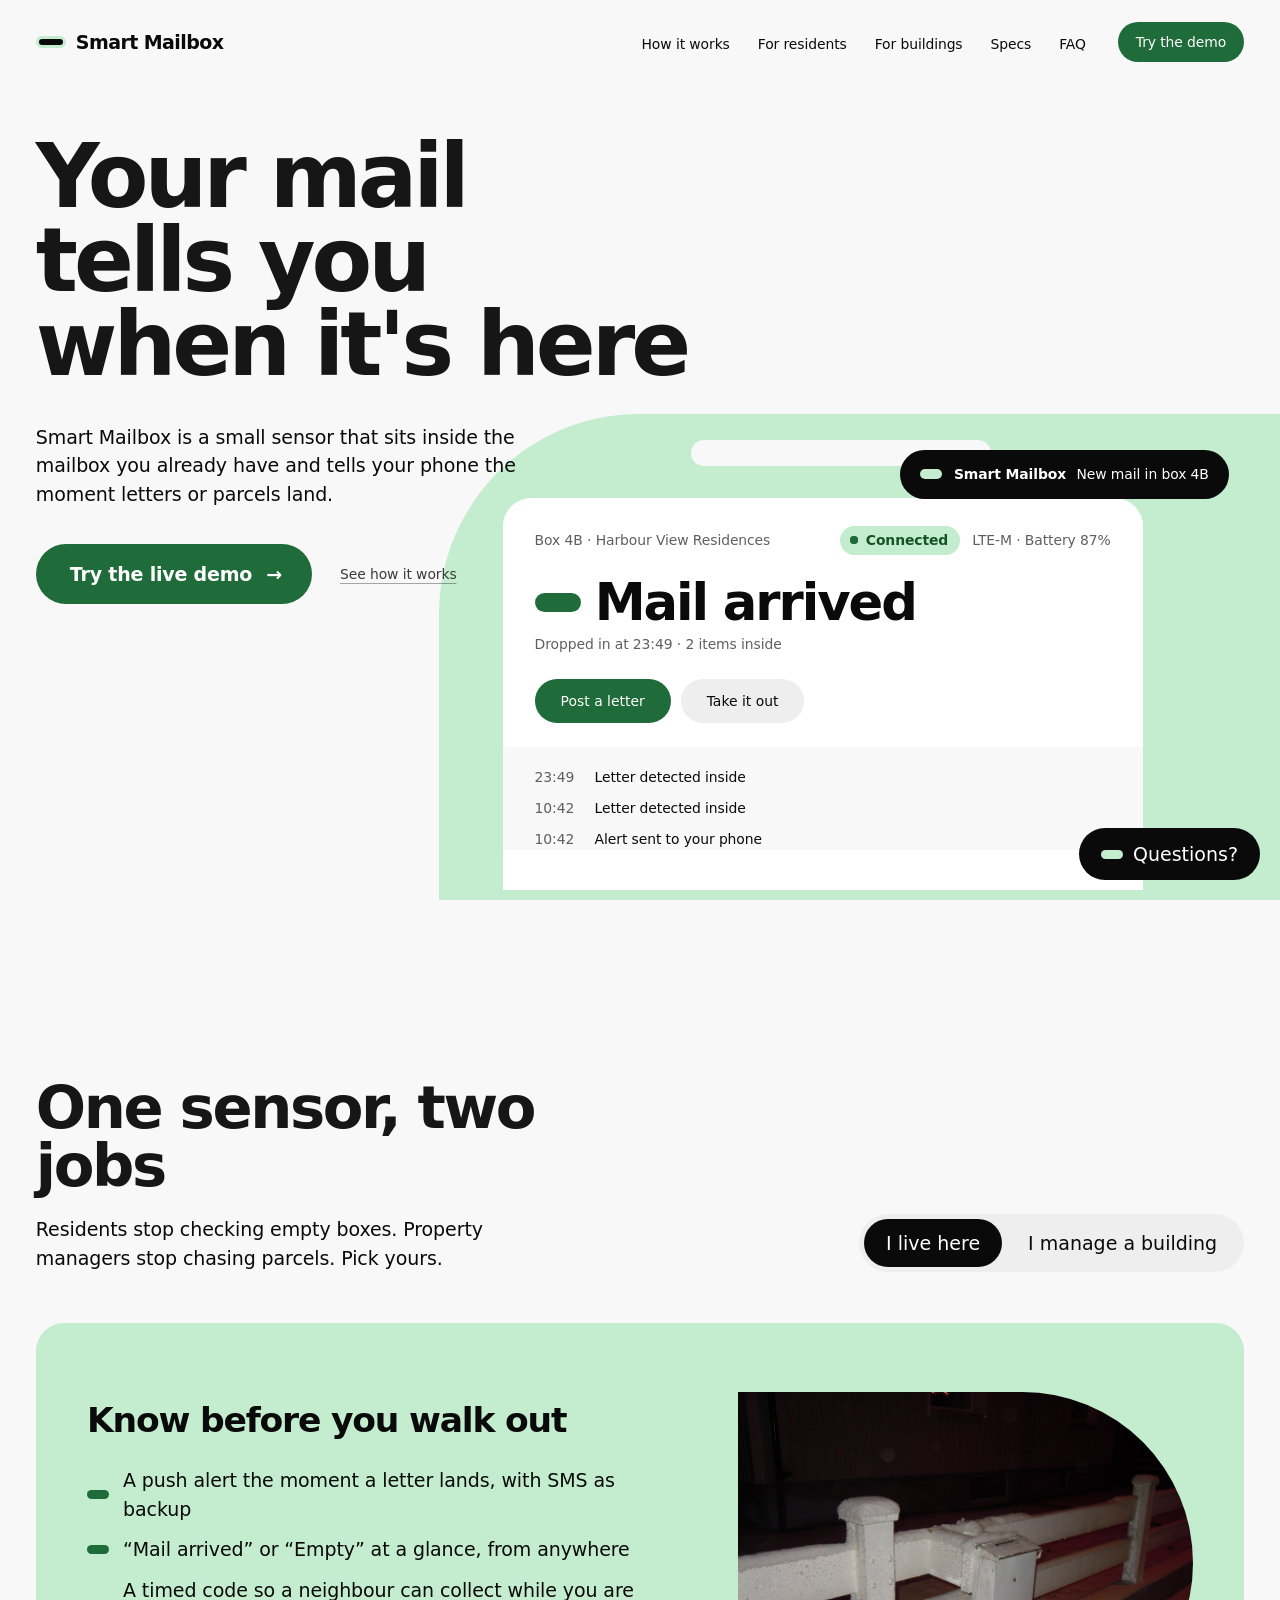
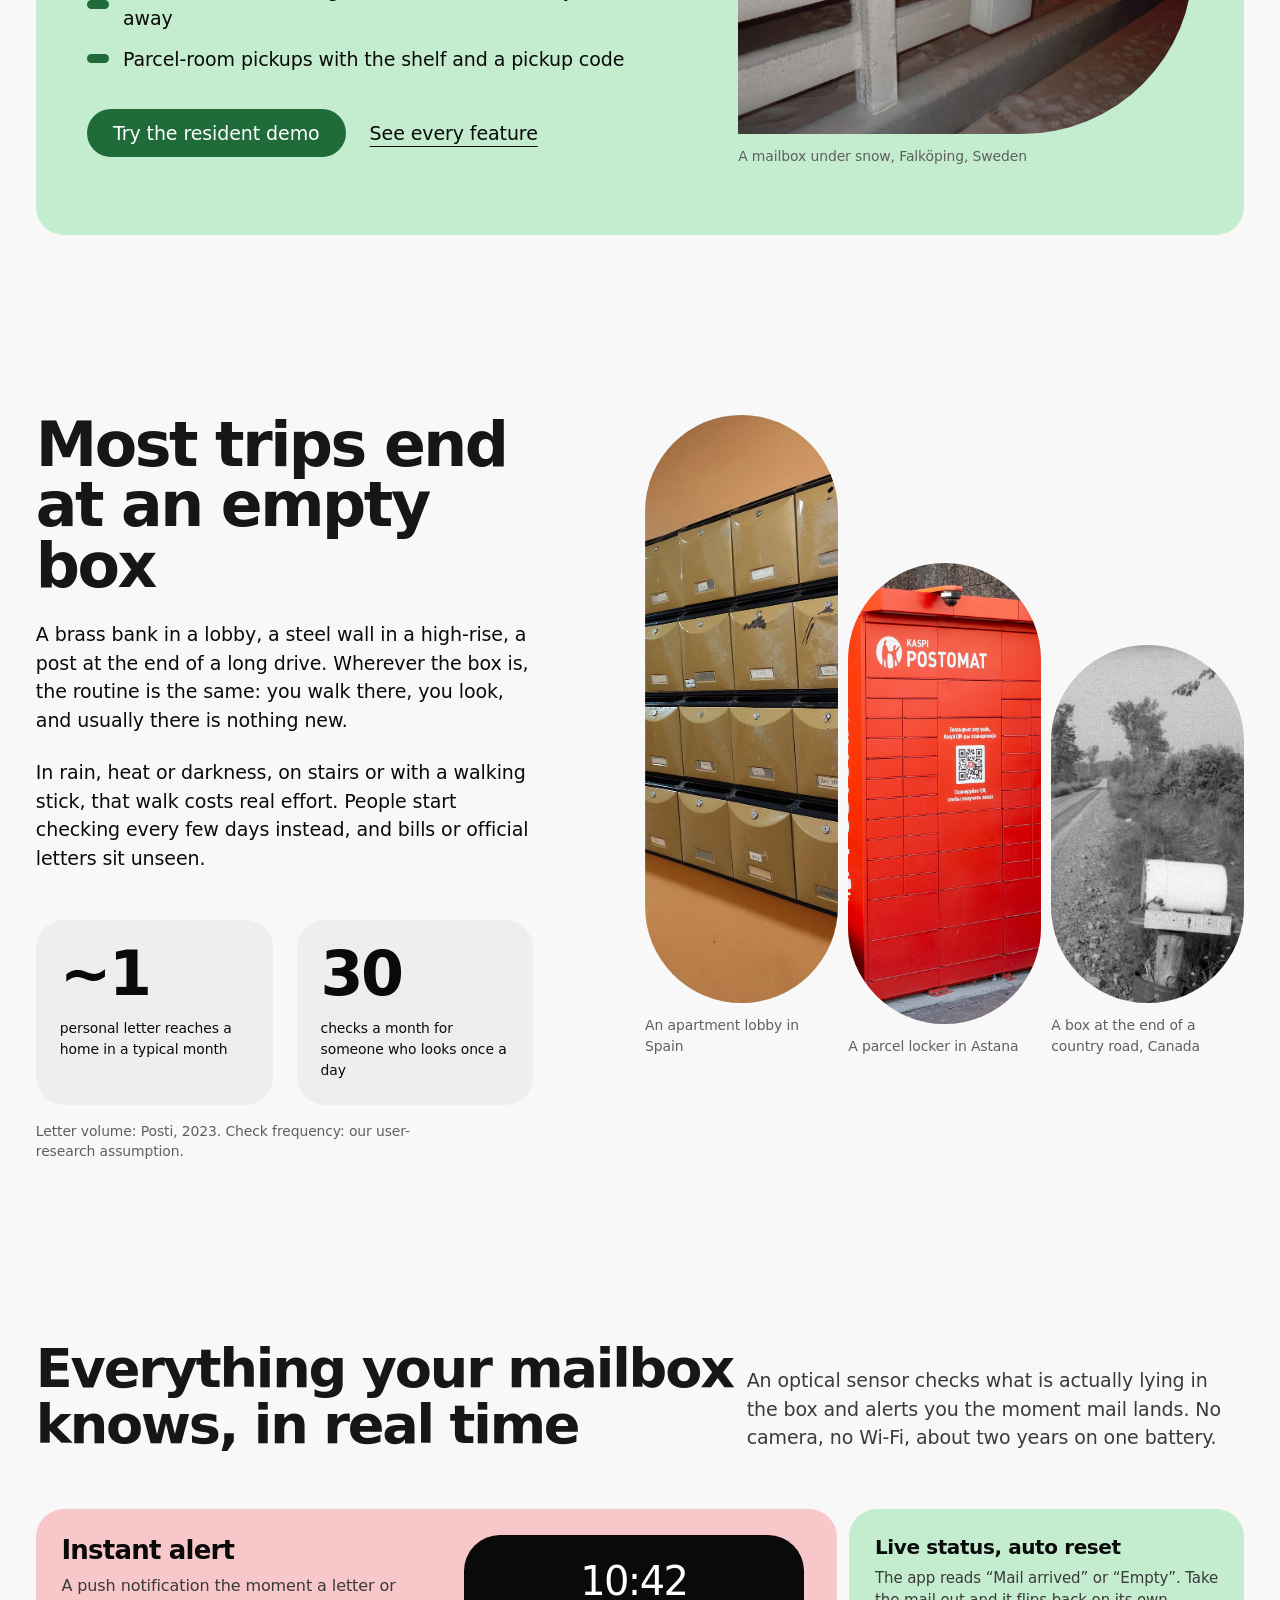
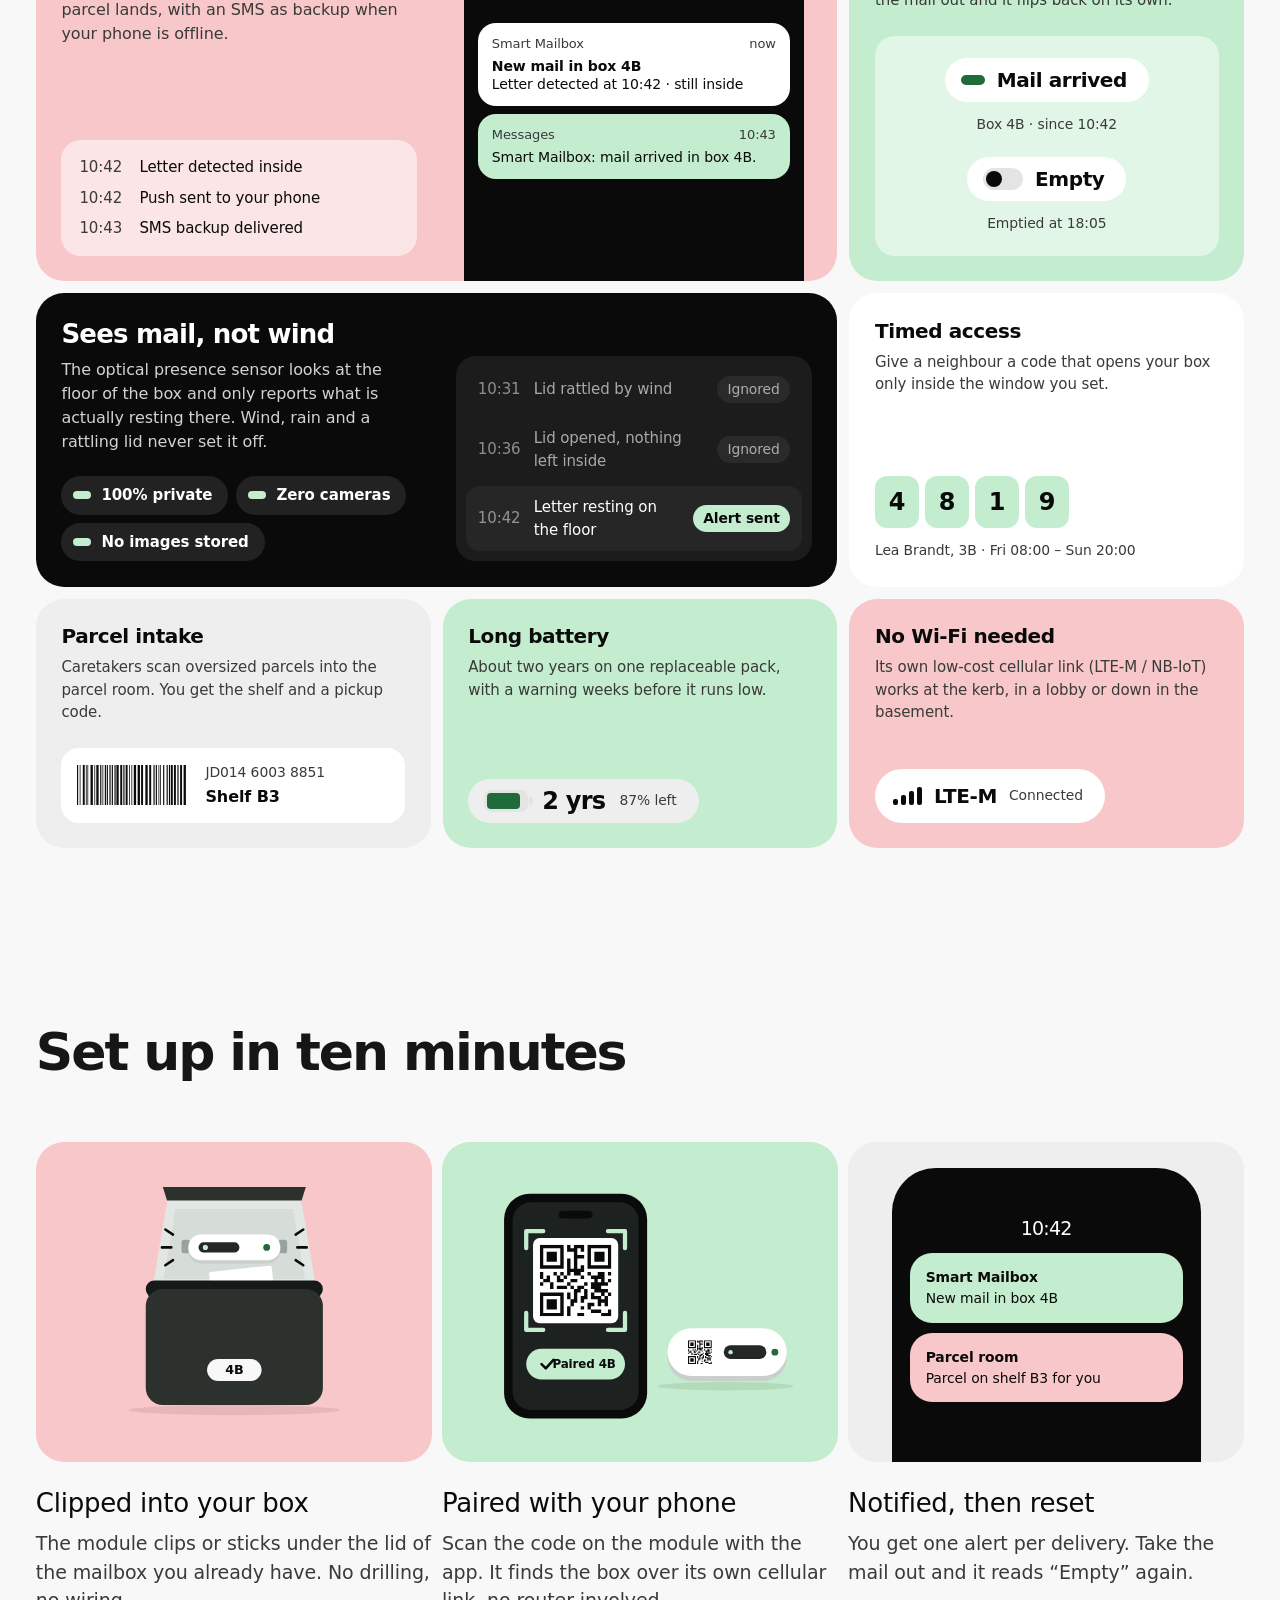
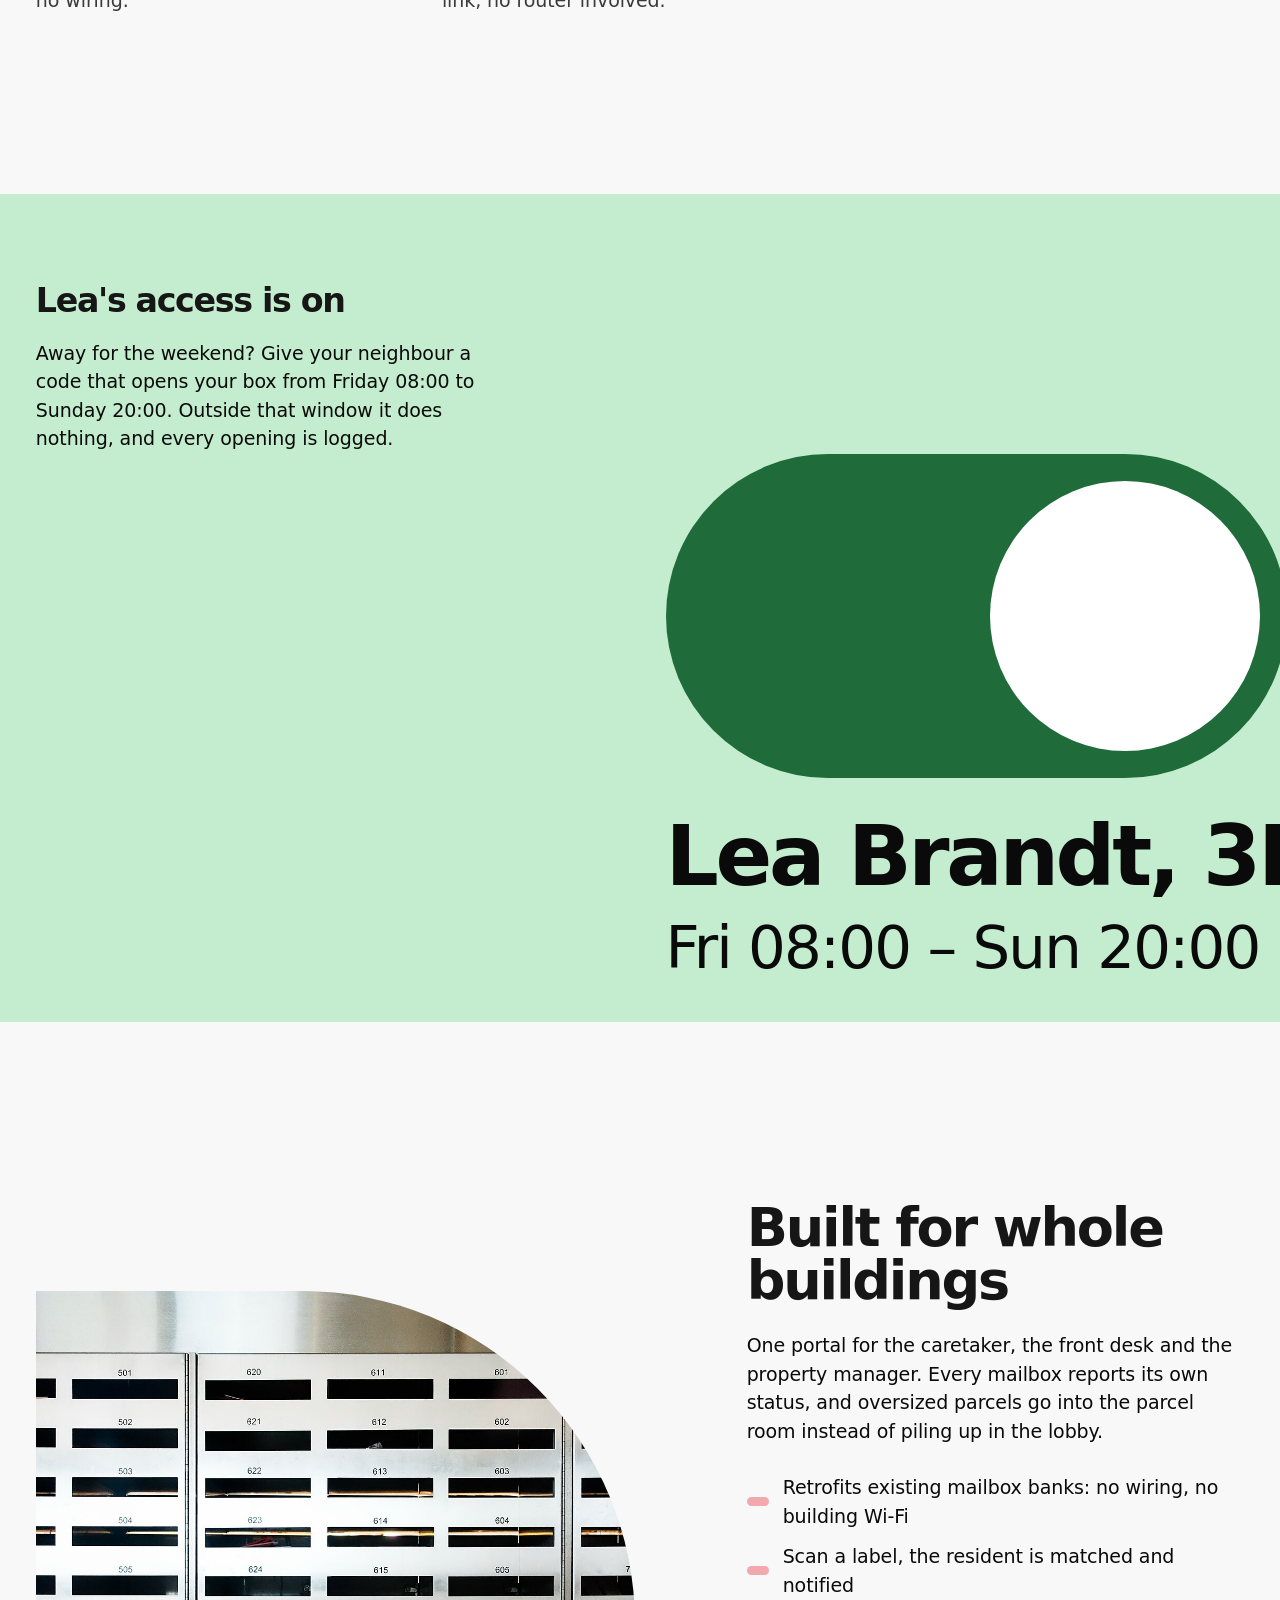
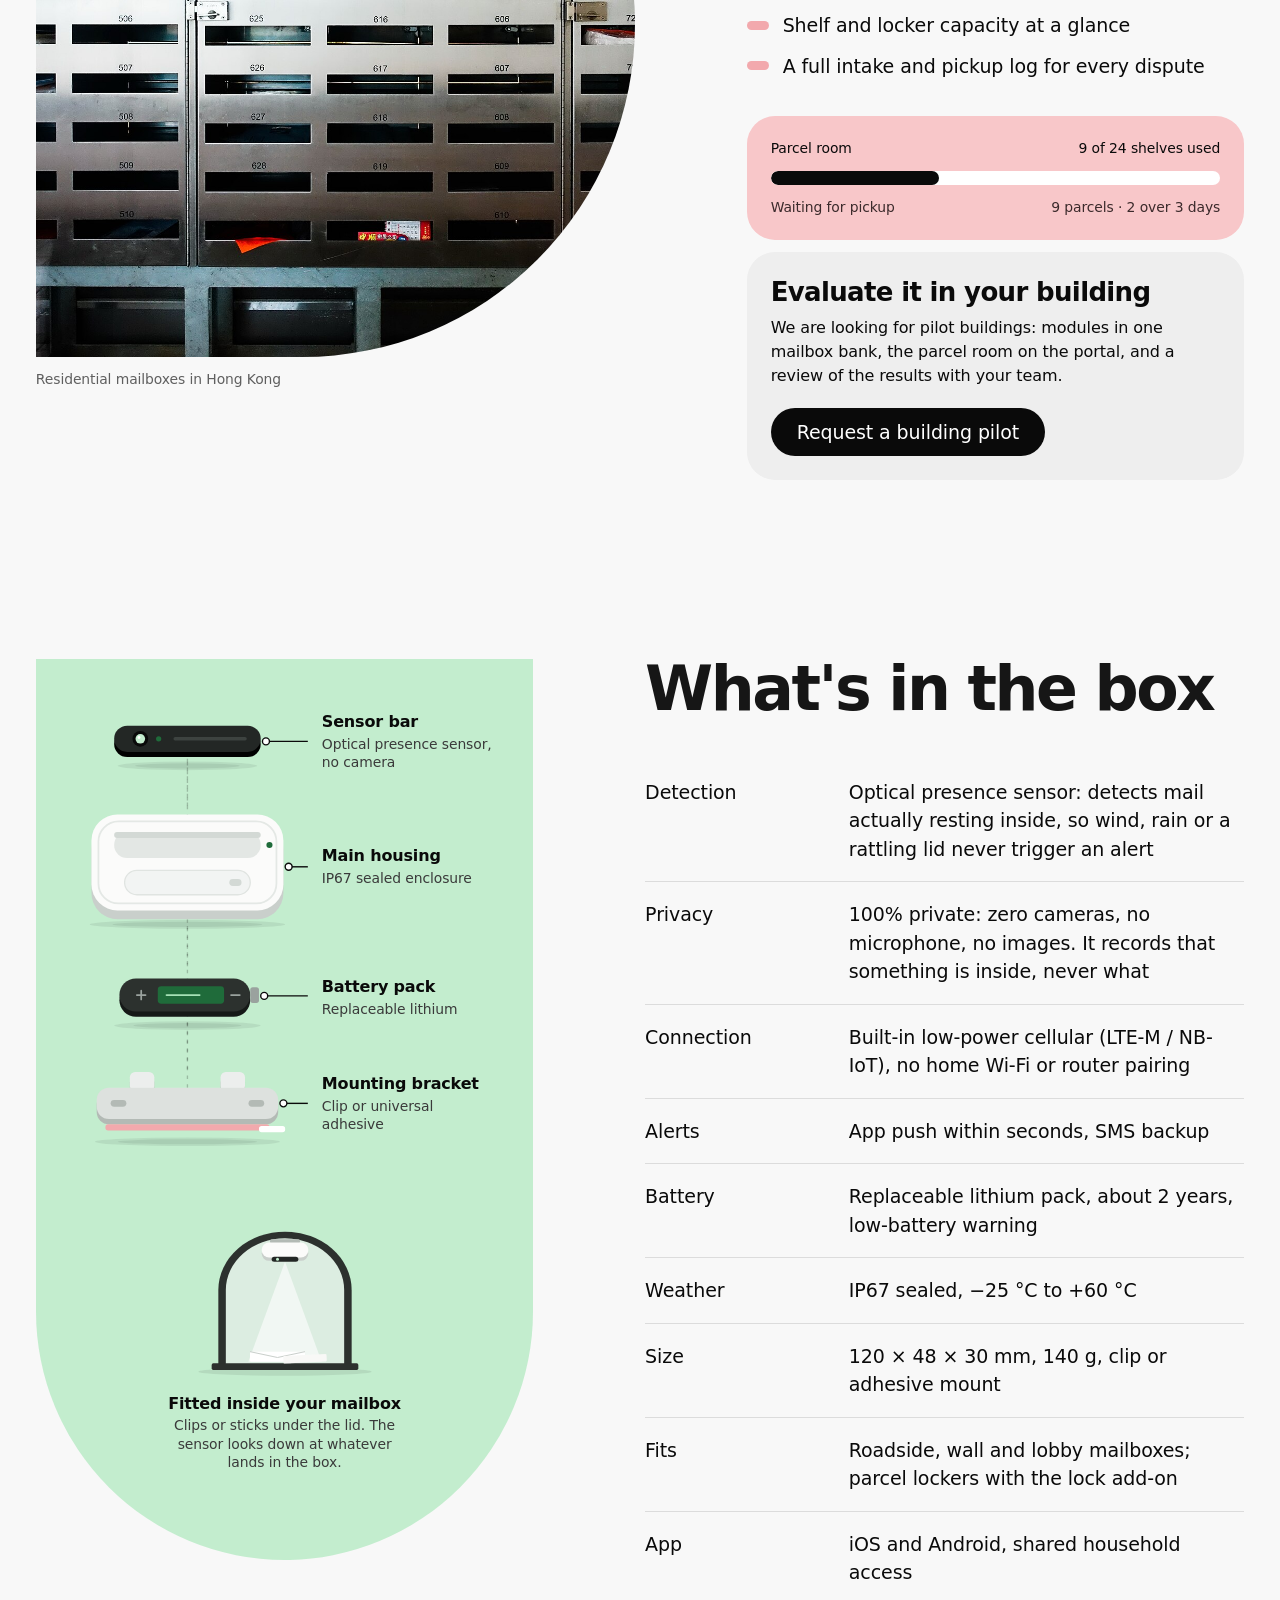
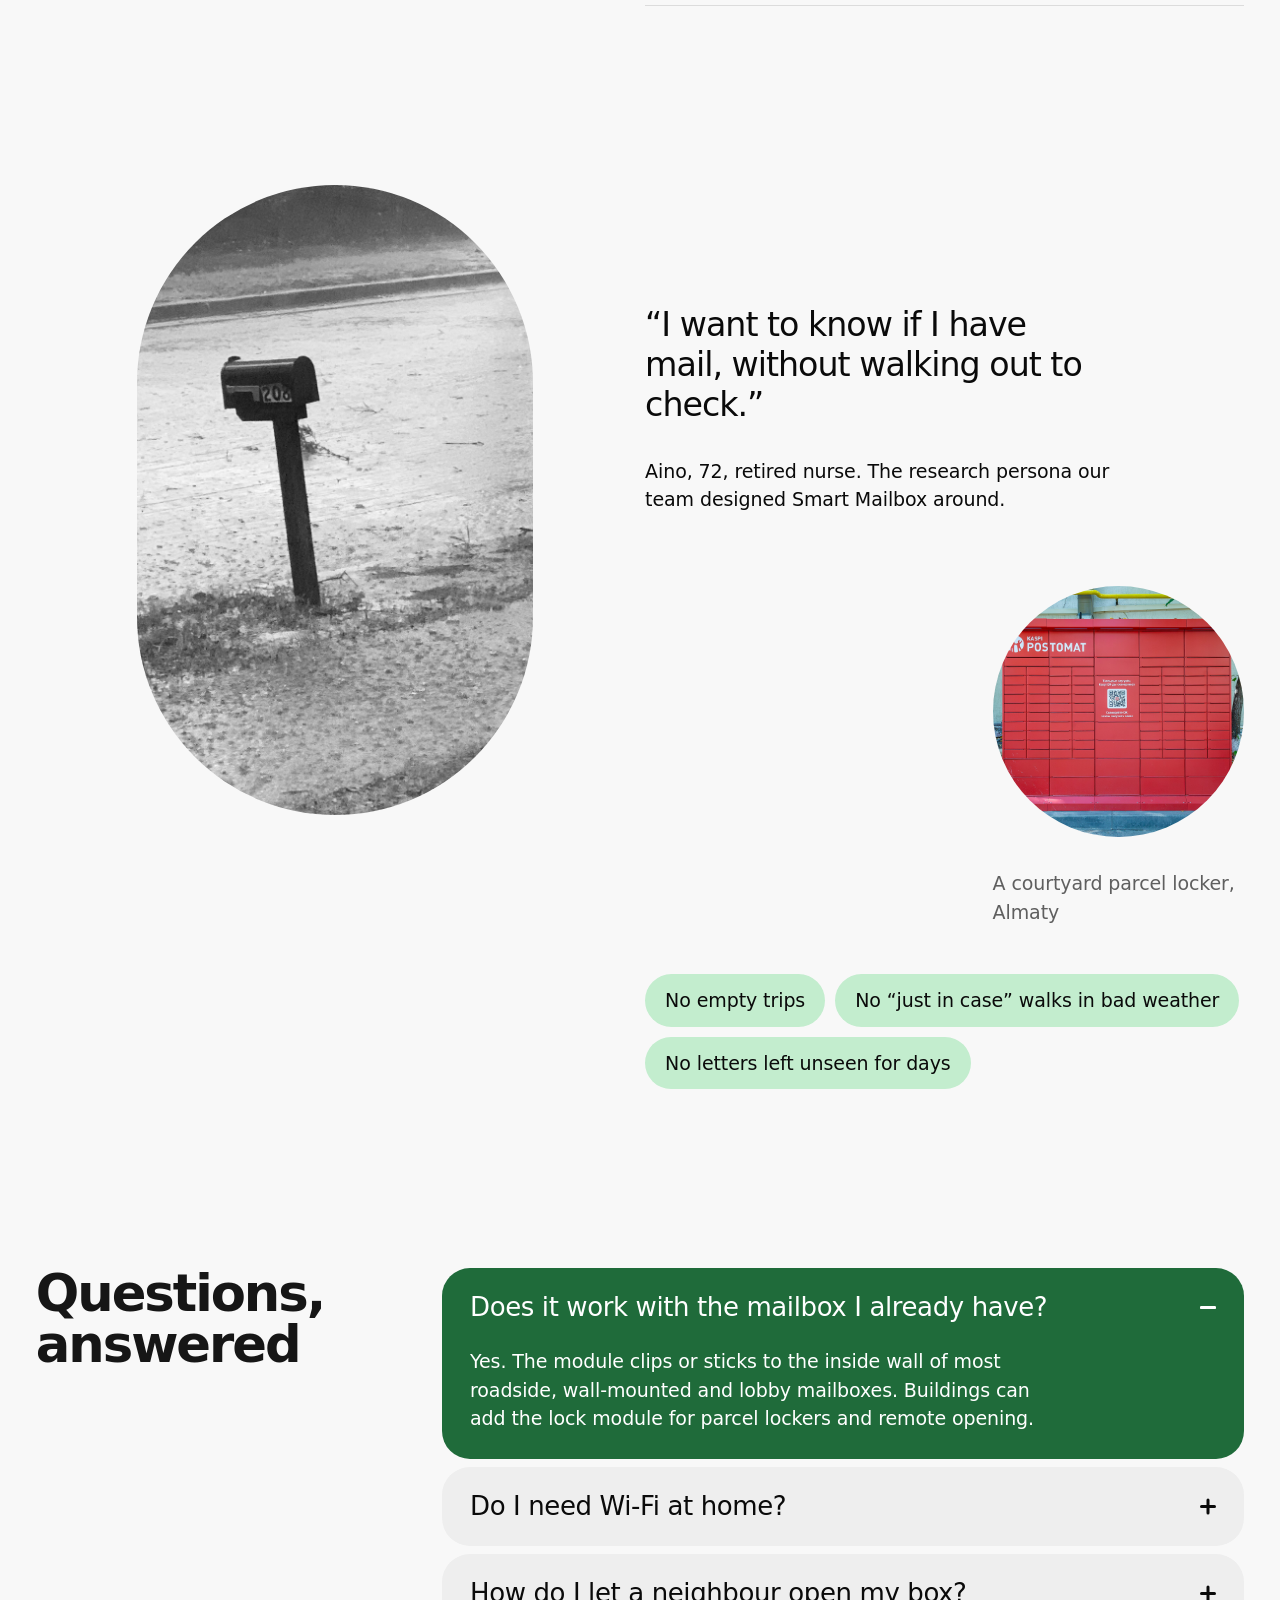
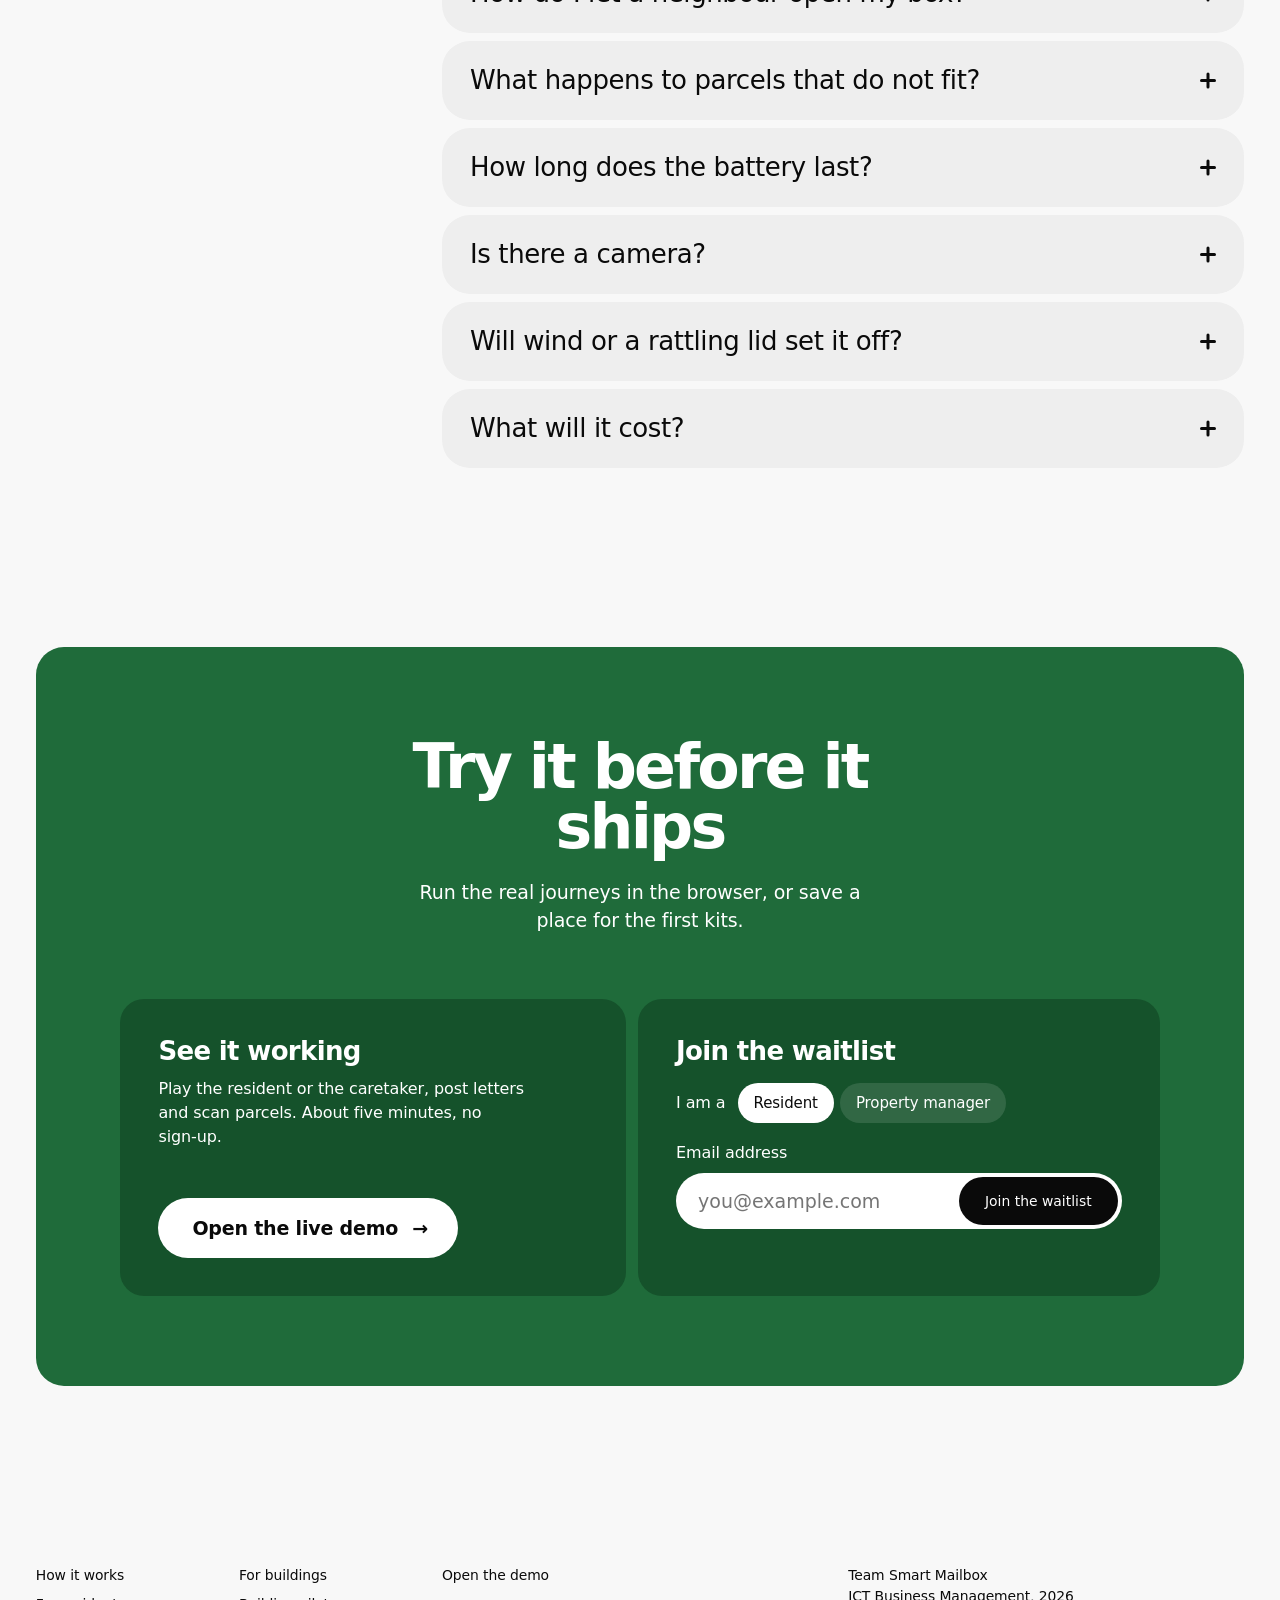
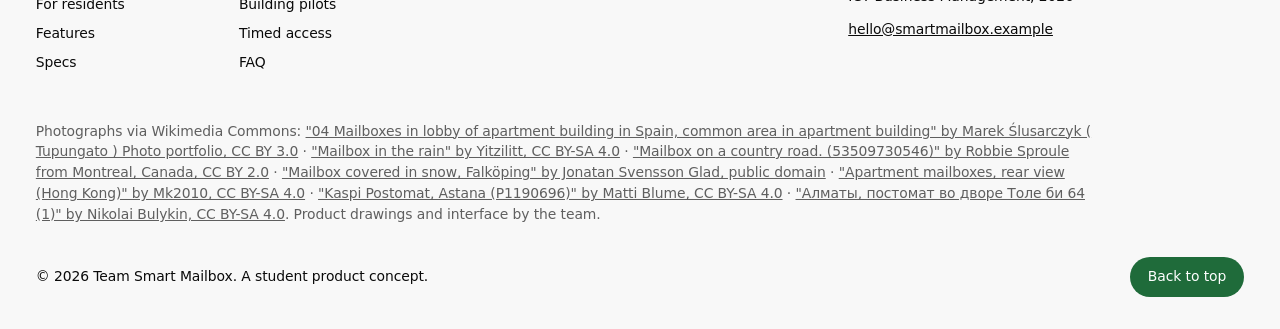
==== commit bc7f07d0: "edited landingpage, seperation between resident and property manager, changed graphics" ====
--- a/index.html
+++ b/index.html
@@ -4,7 +4,7 @@
   <meta charset="utf-8">
   <meta name="viewport" content="width=device-width, initial-scale=1">
   <title>Smart Mailbox</title>
-  <meta name="description" content="Smart Mailbox is a weatherproof sensor and app that tells you when letters or parcels arrive, lets a neighbour open your box in a time window you set, and lets your caretaker log oversized parcels into secure storage.">
+  <meta name="description" content="Smart Mailbox is a small optical sensor for the mailbox you already have. It tells your phone the moment letters or parcels land, with no camera and no Wi-Fi, and gives property managers one portal for every mailbox and the parcel room.">
   <link rel="preconnect" href="https://api.fontshare.com">
   <link rel="preconnect" href="https://cdn.fontshare.com" crossorigin>
   <link href="https://api.fontshare.com/v2/css?f[]=switzer@400,500,600&display=swap" rel="stylesheet">
@@ -12,6 +12,11 @@
   <link rel="stylesheet" href="css/tokens.css">
   <link rel="stylesheet" href="css/landing.css">
   <script>document.documentElement.classList.add('js')</script>
+  <script>
+    /* Always start at the top on load/reload: no restored scroll, no leftover #hash */
+    if ('scrollRestoration' in history) history.scrollRestoration = 'manual';
+    if (location.hash) history.replaceState(null, '', location.pathname + location.search);
+  </script>
 </head>
 <body>
   <a class="skip" href="#main">Skip to content</a>
@@ -23,6 +28,7 @@
     <nav aria-label="Main">
       <ul class="nav__links">
         <li><a href="#how">How it works</a></li>
+        <li><a href="#who" data-pick="resident">For residents</a></li>
         <li><a href="#buildings">For buildings</a></li>
         <li><a href="#specs">Specs</a></li>
         <li><a href="#faq">FAQ</a></li>
@@ -35,22 +41,22 @@
     <!-- HERO -->
     <section class="hero" id="top" aria-labelledby="hero-title">
       <div class="hero__copy">
-        <h1 id="hero-title" class="hero__title">The mailbox that tells you</h1>
-        <p class="hero__lede">Smart Mailbox is a weatherproof sensor and app. It tells you the moment letters or parcels arrive, so you only walk to the box when something is in it.</p>
+        <h1 id="hero-title" class="hero__title">Your mail tells you when it's here</h1>
+        <p class="hero__lede">Smart Mailbox is a small sensor that sits inside the mailbox you already have and tells your phone the moment letters or parcels land.</p>
         <div class="hero__actions">
-          <a class="btn" href="demo.html">Try the live demo</a>
+          <a class="btn btn--lg" href="demo.html">Try the live demo<span class="btn__arrow" aria-hidden="true">→</span></a>
           <a class="hero__link" href="#how">See how it works</a>
         </div>
       </div>
 
       <div class="hero__stage">
         <span class="hero__slot" aria-hidden="true"></span>
-        <div class="status" data-ui id="hero-status" data-state="arrived" aria-live="polite">
+        <div class="status" data-ui id="hero-status" data-state="arrived">
           <div class="status__head">
             <p class="status__where">Box 4B · Harbour View Residences</p>
-            <p class="status__battery tnum">Battery 87% · LTE-M</p>
-          </div>
-          <div class="status__body">
+            <p class="status__conn tnum"><span class="live"><span class="live__dot" aria-hidden="true"></span>Connected</span><span>LTE-M · Battery 87%</span></p>
+          </div>
+          <div class="status__body" aria-live="polite">
             <p class="status__word" id="status-word">Mail arrived</p>
             <p class="status__meta tnum" id="status-meta">Dropped in at 10:42 · still inside</p>
           </div>
@@ -67,6 +73,67 @@
         <div class="toast" id="hero-toast" role="status" hidden>
           <span class="toast__dot" aria-hidden="true"></span>
           <span><strong>Smart Mailbox</strong> New mail in box 4B</span>
+        </div>
+      </div>
+    </section>
+
+    <!-- WHO IT'S FOR: two audiences, one selector -->
+    <section class="who" id="who" aria-labelledby="who-title" data-pick="resident">
+      <div class="who__head reveal">
+        <h2 id="who-title" class="h2 who__title">One sensor, two jobs</h2>
+        <p class="who__lede">Residents stop checking empty boxes. Property managers stop chasing parcels. Pick yours.</p>
+        <div class="seg" role="tablist" aria-label="Who are you?">
+          <button class="seg__opt" type="button" role="tab" id="tab-resident" aria-controls="panel-resident" aria-selected="true">I live here</button>
+          <button class="seg__opt" type="button" role="tab" id="tab-manager" aria-controls="panel-manager" aria-selected="false" tabindex="-1">I manage a building</button>
+        </div>
+      </div>
+
+      <div class="who__panel mint" role="tabpanel" id="panel-resident" aria-labelledby="tab-resident" tabindex="0">
+        <div class="who__text">
+          <h3 class="who__claim">Know before you walk out</h3>
+          <ul class="slot-list">
+            <li>A push alert the moment a letter lands, with SMS as backup</li>
+            <li>“Mail arrived” or “Empty” at a glance, from anywhere</li>
+            <li>A timed code so a neighbour can collect while you are away</li>
+            <li>Parcel-room pickups with the shelf and a pickup code</li>
+          </ul>
+          <div class="who__actions">
+            <a class="btn" href="demo.html">Try the resident demo</a>
+            <a class="who__link" href="#features">See every feature</a>
+          </div>
+        </div>
+        <figure class="who__pic pic">
+          <img src="assets/mailbox-covered-in-snow-falkoping.jpg" width="1920" height="1440" alt="A roadside mailbox buried under fresh snow at night" loading="lazy">
+          <figcaption>A mailbox under snow, Falköping, Sweden</figcaption>
+        </figure>
+      </div>
+
+      <div class="who__panel pink" role="tabpanel" id="panel-manager" aria-labelledby="tab-manager" tabindex="0">
+        <div class="who__text">
+          <h3 class="who__claim">Every parcel, accounted for</h3>
+          <ul class="slot-list">
+            <li>One portal for every mailbox and the parcel room</li>
+            <li>Scan an oversized parcel in; the resident is told straight away</li>
+            <li>A full intake and pickup log when a parcel goes missing</li>
+            <li>Retrofits existing mailbox banks: no wiring, no building Wi-Fi</li>
+          </ul>
+          <div class="who__actions">
+            <a class="btn btn--ink" href="#start" data-role-pick="manager">Request a building pilot</a>
+            <a class="who__link" href="demo.html">Try the caretaker demo</a>
+          </div>
+        </div>
+        <div class="portal" data-ui aria-label="Example of the caretaker portal: today's parcel room log" role="img">
+          <div class="portal__head">
+            <p><b>Parcel room</b> Harbour View Residences</p>
+            <p class="tnum">Today · 14 logged</p>
+          </div>
+          <ol class="portal__rows tnum">
+            <li><span>09:12</span><span>DHL · Sam Okafor, 4B</span><span>Shelf B3</span><span class="tag tag--wait">Waiting</span></li>
+            <li><span>09:40</span><span>UPS · Lea Brandt, 3B</span><span>Locker C1</span><span class="tag">Collected</span></li>
+            <li><span>11:05</span><span>GLS · Tomás Rivera, 5A</span><span>Shelf B5</span><span class="tag tag--wait">Waiting</span></li>
+            <li><span>13:26</span><span>Posti · Aino Virtanen, 1A</span><span>Shelf D6</span><span class="tag">Collected</span></li>
+          </ol>
+          <div class="portal__foot"><span>Shelves in use</span><span class="tnum">9 of 24</span></div>
         </div>
       </div>
     </section>
@@ -103,10 +170,9 @@
     <section class="board" id="features" aria-labelledby="board-title">
       <header class="board__head">
         <div class="board__heading reveal">
-          <p class="board__tag">Features &amp; sensors</p>
-          <h2 id="board-title" class="h2 board__title">Everything your mailbox tells you — in real time</h2>
-        </div>
-        <p class="board__lede reveal">A sensor inside the box pushes an alert the moment mail lands. It runs about two years on one battery and connects over its own mobile link, so there is no Wi-Fi to set up.</p>
+          <h2 id="board-title" class="h2 board__title">Everything your mailbox knows, in real time</h2>
+        </div>
+        <p class="board__lede reveal">An optical sensor checks what is actually lying in the box and alerts you the moment mail lands. No camera, no Wi-Fi, about two years on one battery.</p>
       </header>
 
       <div class="board__grid">
@@ -138,23 +204,33 @@
 
         <article class="feat feat--live mint reveal">
           <div class="feat__text">
-            <h3>Live status</h3>
-            <p>The app reads “Mail arrived” or “Empty”, so you know before you walk out.</p>
+            <h3>Live status, auto reset</h3>
+            <p>The app reads “Mail arrived” or “Empty”. Take the mail out and it flips back on its own.</p>
           </div>
           <div class="feat__ui feat__ui--centre" data-ui aria-hidden="true">
             <span class="pill pill--status"><span class="pill__dot"></span>Mail arrived</span>
             <span class="feat__meta tnum">Box 4B · since 10:42</span>
+            <span class="pill pill--empty"><span class="switch-sm"><span></span></span>Empty</span>
+            <span class="feat__meta tnum">Emptied at 18:05</span>
           </div>
         </article>
 
-        <article class="feat feat--reset mint reveal">
+        <article class="feat feat--optical reveal" id="sensor">
           <div class="feat__text">
-            <h3>Auto reset</h3>
-            <p>Take the mail out and the status flips back to “Empty” on its own.</p>
-          </div>
-          <div class="feat__ui feat__ui--centre" data-ui aria-hidden="true">
-            <span class="pill"><span class="switch-sm"><span></span></span>Empty</span>
-            <span class="feat__meta tnum">Emptied at 18:05</span>
+            <h3>Sees mail, not wind</h3>
+            <p>The optical presence sensor looks at the floor of the box and only reports what is actually resting there. Wind, rain and a rattling lid never set it off.</p>
+            <ul class="feat__private">
+              <li>100% private</li>
+              <li>Zero cameras</li>
+              <li>No images stored</li>
+            </ul>
+          </div>
+          <div class="feat__ui" data-ui aria-hidden="true">
+            <ol class="events tnum">
+              <li><span>10:31</span><span>Lid rattled by wind</span><span class="events__out">Ignored</span></li>
+              <li><span>10:36</span><span>Lid opened, nothing left inside</span><span class="events__out">Ignored</span></li>
+              <li class="events__hit"><span>10:42</span><span>Letter resting on the floor</span><span class="events__out">Alert sent</span></li>
+            </ol>
           </div>
         </article>
 
@@ -185,7 +261,7 @@
           </div>
         </article>
 
-        <article class="feat feat--battery paper reveal">
+        <article class="feat feat--battery mint reveal">
           <div class="feat__text">
             <h3>Long battery</h3>
             <p>About two years on one replaceable pack, with a warning weeks before it runs low.</p>
@@ -202,13 +278,13 @@
         <article class="feat feat--network pink reveal">
           <div class="feat__text">
             <h3>No Wi-Fi needed</h3>
-            <p>Its own LTE-M connection works at the kerb, in a lobby or down in the basement. Nothing to pair with your router.</p>
+            <p>Its own low-cost cellular link (LTE-M / NB-IoT) works at the kerb, in a lobby or down in the basement.</p>
           </div>
           <div class="feat__ui" data-ui aria-hidden="true">
             <div class="signal">
               <span class="signal__bars"><span></span><span></span><span></span><span></span></span>
               <span class="signal__net">LTE-M</span>
-              <span class="feat__meta">Connected · strong signal</span>
+              <span class="feat__meta">Connected</span>
             </div>
           </div>
         </article>
@@ -221,22 +297,73 @@
       <ol class="how__stages">
         <li class="stage stage--1 reveal">
           <div class="stage__tile pink">
-            <img src="assets/farm-mailbox-4781614699.jpg" width="1536" height="2048" alt="An old white roadside mailbox on a metal post" loading="lazy">
+            <svg class="fit" viewBox="0 0 400 300" role="img" aria-label="Drawing of an open mailbox: the Smart Mailbox module is clipped to the underside of the lid, with a letter inside the box">
+              <ellipse cx="200" cy="276" rx="124" ry="6" fill="#0a0a0a" opacity="0.08"/>
+              <!-- lid, swung open: its underside faces us -->
+              <path d="M104 132L122 26H278L296 132Z" fill="#e3e7e4"/>
+              <path d="M116 14H284L279 30H121Z" fill="#2c312e"/>
+              <path d="M117 122L131 40H269L283 122Z" fill="#d6dcd8"/>
+              <!-- the module, clipped under the lid -->
+              <g class="fit__module">
+                <rect x="138" y="76" width="10" height="16" rx="3" fill="#9aa29e"/>
+                <rect x="252" y="76" width="10" height="16" rx="3" fill="#9aa29e"/>
+                <rect x="146" y="74" width="108" height="30" rx="15" fill="#c9cfcb"/>
+                <rect x="146" y="70" width="108" height="30" rx="15" fill="#ffffff"/>
+                <rect x="158" y="79" width="48" height="12" rx="6" fill="#232725"/>
+                <circle cx="166" cy="85" r="3" fill="#c3edce"/>
+                <circle class="fit__led" cx="238" cy="85" r="4" fill="#1f6b3a"/>
+              </g>
+              <g class="fit__click" fill="none" stroke="#0a0a0a" stroke-width="3" stroke-linecap="round">
+                <path d="M128 70l-9-6M126 85h-11M128 100l-9 6"/>
+                <path d="M272 70l9-6M274 85h11M272 100l9 6"/>
+              </g>
+              <!-- a letter standing in the box, then the box itself -->
+              <rect x="172" y="110" width="74" height="40" rx="2" fill="#ffffff" transform="rotate(-6 209 130)"/>
+              <rect x="96" y="124" width="208" height="20" rx="10" fill="#151917"/>
+              <rect x="96" y="134" width="208" height="136" rx="20" fill="#2c312e"/>
+              <rect x="168" y="216" width="64" height="26" rx="13" fill="#f8f8f8"/>
+              <text x="200" y="234" text-anchor="middle" class="fit__plate">4B</text>
+            </svg>
           </div>
           <h3>Clipped into your box</h3>
-          <p>The module sits on the inside wall of the mailbox you already have. No drilling, no wiring.</p>
+          <p>The module clips or sticks under the lid of the mailbox you already have. No drilling, no wiring.</p>
         </li>
         <li class="stage stage--2 reveal">
           <div class="stage__tile mint">
-            <svg class="module" viewBox="0 0 400 300" role="img" aria-label="Drawing of the Smart Mailbox module: a rounded white unit with a letter-slot sensor window">
-              <rect x="40" y="70" width="320" height="160" rx="80" fill="#ffffff"/>
-              <rect x="110" y="128" width="180" height="44" rx="22" fill="#0a0a0a"/>
-              <circle cx="132" cy="150" r="9" fill="#c3edce"/>
-              <rect x="300" y="138" width="24" height="24" rx="12" fill="#1f6b3a"/>
+            <svg class="pair" viewBox="0 0 400 300" role="img" aria-label="Drawing of a phone camera scanning the QR code on the module; the app then shows the box as paired">
+              <defs><symbol id="qr" viewBox="0 0 21 21"><path d="M0 0h7v1h-7zM8 0h1v1h-1zM10 0h3v1h-3zM14 0h7v1h-7zM0 1h1v1h-1zM6 1h1v1h-1zM8 1h3v1h-3zM12 1h1v1h-1zM14 1h1v1h-1zM20 1h1v1h-1zM0 2h1v1h-1zM2 2h3v1h-3zM6 2h1v1h-1zM10 2h1v1h-1zM14 2h1v1h-1zM16 2h3v1h-3zM20 2h1v1h-1zM0 3h1v1h-1zM2 3h3v1h-3zM6 3h1v1h-1zM10 3h3v1h-3zM14 3h1v1h-1zM16 3h3v1h-3zM20 3h1v1h-1zM0 4h1v1h-1zM2 4h3v1h-3zM6 4h1v1h-1zM8 4h1v1h-1zM10 4h1v1h-1zM14 4h1v1h-1zM16 4h3v1h-3zM20 4h1v1h-1zM0 5h1v1h-1zM6 5h1v1h-1zM8 5h1v1h-1zM10 5h1v1h-1zM14 5h1v1h-1zM20 5h1v1h-1zM0 6h7v1h-7zM8 6h1v1h-1zM10 6h1v1h-1zM12 6h1v1h-1zM14 6h7v1h-7zM8 7h5v1h-5zM0 8h1v1h-1zM4 8h1v1h-1zM6 8h1v1h-1zM8 8h1v1h-1zM10 8h2v1h-2zM14 8h1v1h-1zM17 8h2v1h-2zM20 8h1v1h-1zM0 9h1v1h-1zM2 9h1v1h-1zM5 9h1v1h-1zM7 9h1v1h-1zM12 9h1v1h-1zM15 9h4v1h-4zM1 10h2v1h-2zM5 10h2v1h-2zM9 10h2v1h-2zM16 10h1v1h-1zM18 10h1v1h-1zM20 10h1v1h-1zM0 11h1v1h-1zM3 11h1v1h-1zM8 11h1v1h-1zM13 11h1v1h-1zM15 11h5v1h-5zM3 12h1v1h-1zM5 12h3v1h-3zM9 12h1v1h-1zM11 12h2v1h-2zM15 12h3v1h-3zM10 13h2v1h-2zM13 13h1v1h-1zM16 13h4v1h-4zM0 14h7v1h-7zM8 14h1v1h-1zM10 14h1v1h-1zM13 14h1v1h-1zM15 14h1v1h-1zM18 14h1v1h-1zM20 14h1v1h-1zM0 15h1v1h-1zM6 15h1v1h-1zM8 15h1v1h-1zM10 15h1v1h-1zM12 15h2v1h-2zM15 15h3v1h-3zM19 15h1v1h-1zM0 16h1v1h-1zM2 16h3v1h-3zM6 16h1v1h-1zM9 16h2v1h-2zM12 16h1v1h-1zM17 16h3v1h-3zM0 17h1v1h-1zM2 17h3v1h-3zM6 17h1v1h-1zM9 17h1v1h-1zM14 17h2v1h-2zM17 17h1v1h-1zM19 17h1v1h-1zM0 18h1v1h-1zM2 18h3v1h-3zM6 18h1v1h-1zM8 18h1v1h-1zM12 18h1v1h-1zM14 18h1v1h-1zM0 19h1v1h-1zM6 19h1v1h-1zM8 19h1v1h-1zM15 19h3v1h-3zM20 19h1v1h-1zM0 20h7v1h-7zM8 20h1v1h-1zM11 20h2v1h-2zM18 20h3v1h-3z" fill="#0a0a0a"/></symbol></defs>
+              <ellipse cx="300" cy="248" rx="80" ry="5" fill="#0a0a0a" opacity="0.08"/>
+              <!-- the module with its pairing code -->
+              <rect x="232" y="186" width="140" height="56" rx="28" fill="#c9cfcb"/>
+              <rect x="232" y="180" width="140" height="56" rx="28" fill="#ffffff"/>
+              <rect x="252" y="190" width="36" height="36" rx="4" fill="#ffffff"/>
+              <use href="#qr" x="256" y="194" width="28" height="28"/>
+              <rect x="298" y="200" width="50" height="16" rx="8" fill="#232725"/>
+              <circle cx="306" cy="208" r="2.6" fill="#c3edce"/>
+              <circle class="pair__led" cx="358" cy="208" r="4" fill="#1f6b3a"/>
+              <!-- the phone, camera open -->
+              <rect x="40" y="22" width="168" height="264" rx="30" fill="#0a0a0a"/>
+              <rect x="50" y="32" width="148" height="244" rx="22" fill="#1d2220"/>
+              <rect x="104" y="42" width="40" height="9" rx="4.5" fill="#0a0a0a"/>
+              <rect x="74" y="74" width="100" height="100" rx="8" fill="#ffffff"/>
+              <use href="#qr" x="82" y="82" width="84" height="84"/>
+              <g class="pair__frame" fill="none" stroke="#c3edce" stroke-width="5" stroke-linecap="round" stroke-linejoin="round">
+                <path d="M66 86V66H86M162 66H182V86M182 162V182H162M86 182H66V162"/>
+              </g>
+              <rect class="pair__scan" x="68" y="74" width="112" height="4" rx="2" fill="#c3edce"/>
+              <g class="pair__state pair__state--scan">
+                <rect x="66" y="204" width="116" height="36" rx="18" fill="#2c312e"/>
+                <text x="124" y="227" text-anchor="middle" fill="#ffffff">Scanning…</text>
+              </g>
+              <g class="pair__state pair__state--done">
+                <rect x="66" y="204" width="116" height="36" rx="18" fill="#c3edce"/>
+                <path d="M84 222l5 5 9-10" fill="none" stroke="#0a0a0a" stroke-width="3" stroke-linecap="round" stroke-linejoin="round"/>
+                <text x="134" y="227" text-anchor="middle" fill="#0a0a0a">Paired 4B</text>
+              </g>
             </svg>
           </div>
           <h3>Paired with your phone</h3>
-          <p>Scan the code on the module. The app finds it over its own mobile connection.</p>
+          <p>Scan the code on the module with the app. It finds the box over its own cellular link, no router involved.</p>
         </li>
         <li class="stage stage--3 reveal">
           <div class="stage__tile paper">
@@ -275,17 +402,22 @@
       </figure>
       <div class="buildings__text reveal">
         <h2 id="buildings-title" class="h2">Built for whole buildings</h2>
-        <p>Caretakers and property managers get their own portal. When a parcel is too big for the box, they scan it into the parcel room and the resident is told straight away.</p>
+        <p>One portal for the caretaker, the front desk and the property manager. Every mailbox reports its own status, and oversized parcels go into the parcel room instead of piling up in the lobby.</p>
         <ul class="slot-list">
-          <li>Scan the label, the resident is matched</li>
-          <li>Pick a free shelf or locker</li>
-          <li>The resident gets a pickup alert and code</li>
-          <li>Every intake and pickup is in the log</li>
+          <li>Retrofits existing mailbox banks: no wiring, no building Wi-Fi</li>
+          <li>Scan a label, the resident is matched and notified</li>
+          <li>Shelf and locker capacity at a glance</li>
+          <li>A full intake and pickup log for every dispute</li>
         </ul>
         <div class="capacity" data-ui aria-label="Parcel room capacity example">
           <div class="capacity__row"><span>Parcel room</span><span class="tnum">9 of 24 shelves used</span></div>
           <div class="capacity__bar" role="img" aria-label="9 of 24 shelves used"><span style="width:37.5%"></span></div>
           <div class="capacity__row capacity__row--muted"><span>Waiting for pickup</span><span class="tnum">9 parcels · 2 over 3 days</span></div>
+        </div>
+        <div class="pilot" id="pilot">
+          <h3 class="pilot__title">Evaluate it in your building</h3>
+          <p>We are looking for pilot buildings: modules in one mailbox bank, the parcel room on the portal, and a review of the results with your team.</p>
+          <a class="btn btn--ink" href="#start" data-role-pick="manager">Request a building pilot</a>
         </div>
       </div>
     </section>
@@ -307,7 +439,7 @@
               <rect x="134" y="31" width="84" height="4" rx="2" fill="#3d4340"/>
               <path class="anatomy__lead" pathLength="1" d="M240 36H288"/><circle class="anatomy__node" cx="240" cy="36" r="4"/>
             </svg>
-            <p class="anatomy__label"><b>Sensor bar</b><span>Optical presence sensor</span></p>
+            <p class="anatomy__label"><b>Sensor bar</b><span>Optical presence sensor, no camera</span></p>
           </li>
           <li class="anatomy__part" style="--i: 1">
             <svg class="anatomy__art" viewBox="20 0 270 160" aria-hidden="true" focusable="false">
@@ -383,8 +515,9 @@
         <table class="spec-table reveal">
           <caption class="visually-hidden">Smart Mailbox technical specifications</caption>
           <tbody>
-            <tr><th scope="row">Detection</th><td>Optical presence sensor, notices mail resting inside, not just a lid moving</td></tr>
-            <tr><th scope="row">Connection</th><td>Built-in LTE-M / NB-IoT mobile connection, no home Wi-Fi</td></tr>
+            <tr><th scope="row">Detection</th><td>Optical presence sensor: detects mail actually resting inside, so wind, rain or a rattling lid never trigger an alert</td></tr>
+            <tr><th scope="row">Privacy</th><td>100% private: zero cameras, no microphone, no images. It records that something is inside, never what</td></tr>
+            <tr><th scope="row">Connection</th><td>Built-in low-power cellular (LTE-M / NB-IoT), no home Wi-Fi or router pairing</td></tr>
             <tr><th scope="row">Alerts</th><td>App push within seconds, SMS backup</td></tr>
             <tr><th scope="row">Battery</th><td>Replaceable lithium pack, about 2 years, low-battery warning</td></tr>
             <tr><th scope="row">Weather</th><td>IP67 sealed, −25 °C to +60 °C</td></tr>
@@ -445,34 +578,60 @@
         </details>
         <details name="faq">
           <summary>Is there a camera?</summary>
-          <p>No. Smart Mailbox detects that something is inside, not what it is. Nothing is filmed and nothing about your mail's content is stored.</p>
+          <p>No. Smart Mailbox has zero cameras. Its optical presence sensor measures only whether something is resting in the box, not what it is. Nothing is filmed and nothing about your mail is stored.</p>
+        </details>
+        <details name="faq">
+          <summary>Will wind or a rattling lid set it off?</summary>
+          <p>No. The sensor does not react to the lid moving. It checks whether something is actually lying on the floor of the box, so a gust, rain or a slammed flap is ignored and you only hear about real mail.</p>
         </details>
         <details name="faq">
           <summary>What will it cost?</summary>
-          <p>The plan is a one-time kit plus a small monthly fee that covers the mobile connection and support. Final prices will be shared with the waitlist first.</p>
+          <p>A one-time price for the kit, plus a low-cost cellular plan (LTE-M / NB-IoT) that covers the module's own connection, alerts and support. It runs month to month with no long-term contract, so you can stop any time. Final prices go to the waitlist first.</p>
         </details>
       </div>
     </section>
 
     <!-- CTA -->
     <section class="cta" id="start" aria-labelledby="cta-title">
-      <div class="cta__side cta__side--pic">
-        <img src="assets/delivery-of-parcels-to-an-allegro-parcel.jpg" width="1920" height="1080" alt="A delivery van parked at night beside a parcel locker" loading="lazy">
-      </div>
-      <div class="cta__main">
-        <h2 id="cta-title" class="cta__title">Try it before it ships</h2>
-        <p>Open the demo as a resident or as a caretaker and run the real journeys. Or join the waitlist for the first kits.</p>
-        <div class="cta__actions">
-          <a class="btn btn--quiet" href="demo.html">Open the demo</a>
-          <form class="waitlist" id="waitlist" action="mailto:hello@smartmailbox.example" method="post" enctype="text/plain">
-            <label class="visually-hidden" for="email">Your email address</label>
-            <input id="email" name="email" type="email" required placeholder="you@example.com" autocomplete="email">
-            <button class="btn btn--ink" type="submit">Join the waitlist</button>
-          </form>
-        </div>
-        <p class="cta__done" id="waitlist-done" role="status" hidden>Thanks. Your email app should open with the request ready to send.</p>
-      </div>
-      <div class="cta__side pink" aria-hidden="true"></div>
+      <div class="cta__inner">
+        <header class="cta__head reveal">
+          <h2 id="cta-title" class="cta__title">Try it before it ships</h2>
+          <p>Run the real journeys in the browser, or save a place for the first kits.</p>
+        </header>
+        <div class="cta__grid">
+          <div class="cta__card cta__card--demo reveal">
+            <h3>See it working</h3>
+            <p>Play the resident or the caretaker, post letters and scan parcels. About five minutes, no sign‑up.</p>
+            <a class="btn btn--paper btn--lg" href="demo.html">Open the live demo<span class="btn__arrow" aria-hidden="true">→</span></a>
+          </div>
+          <div class="cta__card cta__card--list reveal">
+            <form class="waitlist" id="waitlist" novalidate>
+              <h3 id="waitlist-title">Join the waitlist</h3>
+              <fieldset class="waitlist__who">
+                <legend>I am a</legend>
+                <label><input type="radio" name="who" value="resident" checked><span>Resident</span></label>
+                <label><input type="radio" name="who" value="manager"><span>Property manager</span></label>
+              </fieldset>
+              <div class="waitlist__units" id="units-field" hidden>
+                <label for="units">Homes in your building <span>(optional)</span></label>
+                <input id="units" name="units" type="number" inputmode="numeric" min="1" max="5000" placeholder="e.g. 48">
+              </div>
+              <label class="waitlist__label" for="email">Email address</label>
+              <div class="waitlist__row">
+                <input id="email" name="email" type="email" required placeholder="you@example.com" autocomplete="email" aria-describedby="email-error">
+                <button class="btn btn--ink" type="submit">Join the waitlist</button>
+              </div>
+              <p class="waitlist__error" id="email-error" aria-live="polite"></p>
+            </form>
+            <div class="waitlist__done" id="waitlist-done" hidden>
+              <p class="waitlist__check" aria-hidden="true"><span></span></p>
+              <h3 id="done-title" tabindex="-1">You're on the list</h3>
+              <p id="done-text">We'll write to you when the first kits are ready.</p>
+              <button class="link-btn" type="button" id="waitlist-again">Use a different email</button>
+            </div>
+          </div>
+        </div>
+      </div>
     </section>
   </main>
 
@@ -485,11 +644,13 @@
     <div class="footer__cols">
       <ul>
         <li><a href="#how">How it works</a></li>
+        <li><a href="#who" data-pick="resident">For residents</a></li>
         <li><a href="#features">Features</a></li>
         <li><a href="#specs">Specs</a></li>
       </ul>
       <ul>
         <li><a href="#buildings">For buildings</a></li>
+        <li><a href="#pilot">Building pilots</a></li>
         <li><a href="#access">Timed access</a></li>
         <li><a href="#faq">FAQ</a></li>
       </ul>
@@ -501,7 +662,7 @@
         <p><a href="mailto:hello@smartmailbox.example">hello@smartmailbox.example</a></p>
       </div>
     </div>
-    <p class="footer__credits">Photographs via Wikimedia Commons: <a href="https://commons.wikimedia.org/wiki/File:Farm_mailbox_(4781614699).jpg">"Farm mailbox (4781614699)" by brittgow, CC BY 2.0</a> · <a href="https://commons.wikimedia.org/wiki/File:04_Mailboxes_in_lobby_of_apartment_building_in_Spain,_common_area_in_apartment_building.jpg">"04 Mailboxes in lobby of apartment building in Spain, common area in apartment building" by Marek Ślusarczyk ( Tupungato ) Photo portfolio, CC BY 3.0</a> · <a href="https://commons.wikimedia.org/wiki/File:Mailbox_in_the_rain.jpg">"Mailbox in the rain" by Yitzilitt, CC BY-SA 4.0</a> · <a href="https://commons.wikimedia.org/wiki/File:Mailbox_on_a_country_road._(53509730546).jpg">"Mailbox on a country road. (53509730546)" by Robbie Sproule from Montreal, Canada, CC BY 2.0</a> · <a href="https://commons.wikimedia.org/wiki/File:Delivery_of_parcels_to_an_Allegro_parcel_locker_AL005ETM._Tomasz%C3%B3w_Mazowiecki,_Poland.jpg">"Delivery of parcels to an Allegro parcel locker AL005ETM. Tomaszów Mazowiecki, Poland" by WrS.tm.pl, public domain</a> · <a href="https://commons.wikimedia.org/wiki/File:Apartment_mailboxes,_rear_view_(Hong_Kong).jpg">"Apartment mailboxes, rear view (Hong Kong)" by Mk2010, CC BY-SA 4.0</a> · <a href="https://commons.wikimedia.org/wiki/File:Kaspi_Postomat,_Astana_(P1190696).jpg">"Kaspi Postomat, Astana (P1190696)" by Matti Blume, CC BY-SA 4.0</a> · <a href="https://commons.wikimedia.org/wiki/File:%D0%90%D0%BB%D0%BC%D0%B0%D1%82%D1%8B,_%D0%BF%D0%BE%D1%81%D1%82%D0%BE%D0%BC%D0%B0%D1%82_%D0%B2%D0%BE_%D0%B4%D0%B2%D0%BE%D1%80%D0%B5_%D0%A2%D0%BE%D0%BB%D0%B5_%D0%B1%D0%B8_64_(1).jpg">"Алматы, постомат во дворе Толе би 64 (1)" by Nikolai Bulykin, CC BY-SA 4.0</a>. Product drawings and interface by the team.</p>
+    <p class="footer__credits">Photographs via Wikimedia Commons: <a href="https://commons.wikimedia.org/wiki/File:04_Mailboxes_in_lobby_of_apartment_building_in_Spain,_common_area_in_apartment_building.jpg">"04 Mailboxes in lobby of apartment building in Spain, common area in apartment building" by Marek Ślusarczyk ( Tupungato ) Photo portfolio, CC BY 3.0</a> · <a href="https://commons.wikimedia.org/wiki/File:Mailbox_in_the_rain.jpg">"Mailbox in the rain" by Yitzilitt, CC BY-SA 4.0</a> · <a href="https://commons.wikimedia.org/wiki/File:Mailbox_on_a_country_road._(53509730546).jpg">"Mailbox on a country road. (53509730546)" by Robbie Sproule from Montreal, Canada, CC BY 2.0</a> · <a href="https://commons.wikimedia.org/wiki/File:Mailbox_covered_in_snow,_Falk%C3%B6ping.JPG">"Mailbox covered in snow, Falköping" by Jonatan Svensson Glad, public domain</a> · <a href="https://commons.wikimedia.org/wiki/File:Apartment_mailboxes,_rear_view_(Hong_Kong).jpg">"Apartment mailboxes, rear view (Hong Kong)" by Mk2010, CC BY-SA 4.0</a> · <a href="https://commons.wikimedia.org/wiki/File:Kaspi_Postomat,_Astana_(P1190696).jpg">"Kaspi Postomat, Astana (P1190696)" by Matti Blume, CC BY-SA 4.0</a> · <a href="https://commons.wikimedia.org/wiki/File:%D0%90%D0%BB%D0%BC%D0%B0%D1%82%D1%8B,_%D0%BF%D0%BE%D1%81%D1%82%D0%BE%D0%BC%D0%B0%D1%82_%D0%B2%D0%BE_%D0%B4%D0%B2%D0%BE%D1%80%D0%B5_%D0%A2%D0%BE%D0%BB%D0%B5_%D0%B1%D0%B8_64_(1).jpg">"Алматы, постомат во дворе Толе би 64 (1)" by Nikolai Bulykin, CC BY-SA 4.0</a>. Product drawings and interface by the team.</p>
     <div class="footer__last">
       <p>© 2026 Team Smart Mailbox. A student product concept.</p>
       <a class="btn btn--small" href="#top">Back to top</a>
--- a/css/tokens.css
+++ b/css/tokens.css
@@ -61,6 +61,8 @@
 a { color: inherit; }
 
 :focus-visible { outline: 3px solid var(--accent); outline-offset: 3px; }
+/* Sections focused by anchor navigation (tabindex="-1") are not interactive: no ring */
+[tabindex="-1"]:focus, [tabindex="-1"]:focus-visible, :target { outline: none; }
 ::selection { background: var(--mint); color: var(--ink); }
 
 .visually-hidden {
@@ -82,11 +84,16 @@
 .btn:active { transform: scale(0.97); }
 .btn--ink { background: var(--ink); color: var(--paper); }
 .btn--quiet { background: var(--paper); color: var(--ink); }
+.btn--paper { background: var(--paper); color: var(--ink); }
 .btn--small { min-height: 40px; padding: 0 18px; font-size: var(--step-small); }
+.btn--lg { min-height: 60px; padding: 0 30px 0 34px; gap: 14px; font-size: var(--step-body); font-weight: 600; letter-spacing: -0.01em; }
+.btn__arrow { display: inline-block; transition: transform var(--t-hover) var(--ease-out); }
 @media (hover: hover) and (pointer: fine) {
   .btn:hover { background: var(--accent-strong); }
   .btn--ink:hover { background: #2a2a2a; }
   .btn--quiet:hover { background: var(--surface); }
+  .btn--paper:hover { background: var(--mint); }
+  .btn:hover .btn__arrow { transform: translateX(4px); }
 }
 
 @media (prefers-reduced-motion: reduce) {
--- a/css/landing.css
+++ b/css/landing.css
@@ -53,16 +53,19 @@
 .hero__copy { grid-column: 1 / 8; padding-top: clamp(120px, 15vh, 160px); position: relative; z-index: 2; }
 .hero__title {
   margin: 0;
-  max-width: 11ch;
+  max-width: 9.4em;
   font-size: var(--step-display);
+  text-wrap: balance;
   font-weight: 600;
   line-height: 0.95;
   letter-spacing: -0.045em;
   color: #161616;
 }
 .hero__lede { margin: 36px 0 0; max-width: 40ch; font-size: var(--step-body); color: var(--ink); }
-.hero__actions { display: flex; align-items: center; gap: 24px; margin-top: 32px; flex-wrap: wrap; }
-.hero__link { font-weight: 500; text-underline-offset: 0.25em; }
+.hero__actions { display: flex; align-items: center; gap: 28px; margin-top: 36px; flex-wrap: wrap; }
+.hero__link { font-size: var(--step-small); font-weight: 500; color: var(--ink-soft); text-underline-offset: 0.3em; text-decoration-color: rgba(10, 10, 10, 0.35); transition: color var(--t-hover) ease, text-decoration-color var(--t-hover) ease; }
+@media (hover: hover) and (pointer: fine) { .hero__link:hover { color: var(--ink); text-decoration-color: currentColor; } }
+.hero__note { margin: 16px 0 0; font-size: var(--step-small); color: var(--muted); }
 
 .hero__stage {
   position: absolute;
@@ -87,15 +90,29 @@
   padding: 28px 32px 40px;
   font-size: var(--step-small);
 }
-.status__head { display: flex; justify-content: space-between; gap: 16px; color: var(--muted); }
+.status__head { display: flex; justify-content: space-between; align-items: center; gap: 16px; color: var(--muted); }
 .status__head p { margin: 0; }
+.status__conn { display: inline-flex; align-items: center; gap: 12px; flex-wrap: wrap; }
+
+/* Live badge: the device is online. The dot breathes, the ring pings outward. */
+.live {
+  display: inline-flex; align-items: center; gap: 8px;
+  padding: 4px 12px 4px 10px; border-radius: var(--slot);
+  background: var(--mint); color: var(--accent-strong); font-weight: 600;
+}
+.live__dot { position: relative; width: 8px; height: 8px; border-radius: 50%; background: var(--accent); }
+.live__dot::after {
+  content: ""; position: absolute; inset: 0; border-radius: 50%; background: var(--accent);
+  animation: ping 2.2s var(--ease-out) infinite;
+}
+@keyframes ping { 0% { transform: scale(1); opacity: 0.55; } 70%, 100% { transform: scale(3.2); opacity: 0; } }
 .status__body { margin-top: 22px; display: flex; flex-direction: column; gap: 6px; }
 .status__word {
   margin: 0; display: inline-flex; align-items: center; gap: 14px;
   font-size: clamp(2.25rem, 1.6rem + 2vw, 3.25rem); font-weight: 600; letter-spacing: -0.04em; line-height: 1;
 }
 .status__word::before {
-  content: ""; width: 0.9em; height: 0.36em; border-radius: var(--slot); background: var(--accent);
+  content: ""; transform-origin: left center; width: 0.9em; height: 0.36em; border-radius: var(--slot); background: var(--accent);
   transition: background-color 300ms ease, width 400ms var(--ease-out);
 }
 .status[data-state="empty"] .status__word::before { background: var(--surface-2); width: 0.6em; }
@@ -126,13 +143,77 @@
 @media (max-width: 860px) {
   .hero { display: block; min-height: 0; padding: 0; }
   .hero__copy { padding: 104px var(--margin) 0; }
-  .hero__title { font-size: clamp(2.75rem, 11vw, 4.5rem); max-width: 10ch; }
+  .hero__title { font-size: clamp(2.5rem, 10.2vw, 4.5rem); max-width: 9em; }
   .hero__lede { margin-top: 28px; }
   .hero__stage { position: relative; left: auto; top: auto; margin-top: 56px; padding: 56px 0 0 var(--margin); border-top-left-radius: 72px; }
   .hero__slot { left: 30%; width: 44%; height: 20px; top: 20px; }
   .status { width: auto; padding: 22px 20px 28px; border-top-right-radius: 0; }
-  .status__head { flex-direction: column; gap: 2px; }
+  .status__head { flex-direction: column; align-items: flex-start; gap: 10px; }
   .toast { position: fixed; top: 12px; left: 12px; right: 12px; z-index: 40; }
+}
+
+/* ---------- Who it's for ---------- */
+.who { padding: clamp(120px, 14vw, 200px) var(--margin) 0; }
+.who__head { display: grid; grid-template-columns: repeat(12, 1fr); column-gap: var(--gap); align-items: end; }
+.who__title { grid-column: 1 / 7; font-size: clamp(2.25rem, 1.3rem + 3vw, 4rem); }
+.who__lede { grid-column: 1 / 7; margin: 20px 0 0; max-width: 42ch; }
+.seg { grid-column: 8 / 13; grid-row: 1 / 3; justify-self: end; align-self: end; display: inline-flex; gap: 4px; padding: 5px; border-radius: var(--slot); background: var(--surface); }
+.seg__opt {
+  min-height: 48px; padding: 0 22px; border: 0; border-radius: var(--slot);
+  background: transparent; color: var(--ink); font-weight: 500; cursor: pointer; white-space: nowrap;
+  transition: background-color var(--t-hover) ease, color var(--t-hover) ease, transform var(--t-press) var(--ease-out);
+}
+.seg__opt:active { transform: scale(0.97); }
+.seg__opt[aria-selected="true"] { background: var(--ink); color: var(--paper); }
+@media (hover: hover) and (pointer: fine) { .seg__opt[aria-selected="false"]:hover { background: var(--surface-2); } }
+
+.who__panel {
+  display: grid; grid-template-columns: repeat(12, 1fr); column-gap: var(--gap); align-items: center;
+  margin-top: clamp(32px, 4vw, 56px);
+  padding: clamp(28px, 4vw, 64px);
+  border-radius: 28px;
+  min-height: clamp(460px, 40vw, 580px);
+}
+.who__panel[hidden] { display: none; }
+.who__panel.is-shown { animation: panelSwap 520ms var(--ease-out); }
+@keyframes panelSwap { from { opacity: 0; transform: translateY(12px); } }
+.who__text { grid-column: 1 / 7; }
+.who__claim { margin: 0; font-size: clamp(1.75rem, 1.2rem + 1.2vw, 2.25rem); font-weight: 600; letter-spacing: -0.035em; line-height: 1.05; }
+.who__text .slot-list { margin-top: 28px; }
+.who__panel.mint .slot-list li::before { background: var(--accent); }
+.who__actions { display: flex; align-items: center; gap: 24px; flex-wrap: wrap; margin-top: 36px; }
+.who__link { font-weight: 500; text-underline-offset: 0.3em; }
+.who__pic { grid-column: 8 / 13; }
+.who__pic.pic img { aspect-ratio: 4 / 3; height: auto; border-radius: 0 var(--slot) var(--slot) 0; object-position: 50% 60%; }
+.who__pic figcaption { color: var(--ink-soft); }
+
+/* Caretaker portal fragment */
+.portal { grid-column: 7 / 13; background: var(--paper); border-radius: 22px; padding: 22px 24px; font-size: var(--step-small); }
+.portal__head { display: flex; justify-content: space-between; gap: 12px; color: var(--ink-soft); }
+.portal__head p { margin: 0; }
+.portal__head b { color: var(--ink); font-weight: 600; margin-right: 6px; }
+.portal__rows { list-style: none; margin: 16px 0 0; padding: 0; display: grid; gap: 4px; }
+.portal__rows li { display: grid; grid-template-columns: 48px minmax(0, 1fr) auto 92px; gap: 12px; align-items: center; padding: 12px 14px; border-radius: 14px; background: var(--bg); }
+.portal__rows li > span:first-child { color: var(--muted); }
+.portal__rows li > span:nth-child(2) { overflow: hidden; text-overflow: ellipsis; white-space: nowrap; }
+.tag { justify-self: end; padding: 3px 10px; border-radius: var(--slot); background: var(--surface); font-weight: 500; }
+.tag--wait { background: var(--pink); }
+.portal__foot { display: flex; justify-content: space-between; margin-top: 14px; padding: 0 4px; color: var(--ink-soft); }
+
+@media (max-width: 1023px) {
+  .who__title, .who__lede { grid-column: 1 / -1; }
+  .seg { grid-column: 1 / -1; grid-row: auto; justify-self: start; margin-top: 28px; }
+  .who__panel { display: block; min-height: 0; }
+  .who__pic, .portal { margin-top: 36px; }
+}
+@media (max-width: 560px) {
+  .seg { display: flex; width: 100%; }
+  .seg__opt { flex: 1; padding: 0 10px; font-size: 0.9375rem; }
+  .who__panel { padding: 26px 20px; border-radius: 24px; }
+  .who__claim { font-size: 1.75rem; }
+  .portal { padding: 16px; }
+  .portal__rows li { grid-template-columns: 42px minmax(0, 1fr) auto; padding: 10px 12px; gap: 10px; }
+  .portal__rows li > span:nth-child(3) { display: none; }
 }
 
 /* ---------- Why ---------- */
@@ -176,11 +257,6 @@
   align-items: end;
 }
 .board__heading { grid-column: 1 / 8; }
-.board__tag {
-  margin: 0 0 18px;
-  font-size: var(--step-small); font-weight: 600; letter-spacing: 0.08em; text-transform: uppercase;
-  color: var(--accent);
-}
 .board__title { max-width: 13em; font-size: clamp(2rem, 1.3rem + 2.6vw, 3.5rem); line-height: 1.02; text-wrap: balance; }
 .board__lede { grid-column: 8 / 13; margin: 0; max-width: 44ch; color: var(--ink-soft); }
 
@@ -193,7 +269,6 @@
 .feat {
   display: flex; flex-direction: column; gap: 24px; min-width: 0;
   padding: clamp(22px, 2vw, 30px);
-  border: 1px solid rgba(10, 10, 10, 0.06);
   border-radius: 28px;
 }
 .feat__text h3 { margin: 0; font-size: 1.25rem; font-weight: 600; line-height: 1.2; letter-spacing: -0.02em; color: var(--ink); }
@@ -242,8 +317,24 @@
   font-size: 1.25rem; font-weight: 600; letter-spacing: -0.02em; line-height: 1.2; white-space: nowrap;
 }
 .pill__dot { flex: none; width: 24px; height: 10px; border-radius: var(--slot); background: var(--accent); }
+.pill--empty { margin-top: 10px; }
 .switch-sm { flex: none; position: relative; width: 40px; height: 22px; border-radius: var(--slot); background: var(--surface-2); }
 .switch-sm span { position: absolute; left: 3px; top: 3px; width: 16px; height: 16px; border-radius: 50%; background: var(--ink); }
+
+/* Optical sensor: the dark card. What it ignores, what it reports. */
+.feat--optical { grid-column: span 2; display: grid; grid-template-columns: 1fr 1fr; column-gap: clamp(20px, 3vw, 48px); background: var(--ink); color: var(--paper); }
+.feat--optical .feat__text h3 { color: var(--paper); font-size: var(--step-lead); letter-spacing: -0.03em; }
+.feat--optical .feat__text p { color: rgba(255, 255, 255, 0.82); font-size: 1rem; }
+.feat__private { list-style: none; margin: 22px 0 0; padding: 0; display: flex; flex-wrap: wrap; gap: 8px; }
+.feat__private li { display: inline-flex; align-items: center; gap: 10px; padding: 8px 16px 8px 12px; border-radius: var(--slot); background: #222; font-size: 0.9375rem; font-weight: 600; }
+.feat__private li::before { content: ""; width: 18px; height: 8px; border-radius: var(--slot); background: var(--mint); }
+.feat--optical .feat__ui { margin-top: 0; justify-content: flex-end; align-items: stretch; }
+.events { list-style: none; margin: 0; padding: 10px; display: grid; gap: 4px; border-radius: 20px; background: #1c1c1c; font-size: 0.9375rem; }
+.events li { display: grid; grid-template-columns: 44px minmax(0, 1fr) auto; gap: 12px; align-items: center; padding: 10px 12px; border-radius: 14px; color: rgba(255, 255, 255, 0.62); }
+.events li > span:first-child { color: rgba(255, 255, 255, 0.5); }
+.events__out { justify-self: end; padding: 3px 10px; border-radius: var(--slot); background: #2a2a2a; font-size: var(--step-small); }
+.events li.events__hit { background: #262626; color: var(--paper); }
+.events__hit .events__out { background: var(--mint); color: var(--ink); font-weight: 600; }
 
 /* Timed access code */
 .keys { display: flex; gap: 6px; }
@@ -266,10 +357,7 @@
 .battery span { display: block; width: 87%; height: 100%; border-radius: 4px; background: var(--accent); }
 .metric__value { font-size: 1.5rem; font-weight: 600; letter-spacing: -0.03em; line-height: 1; }
 
-/* Network: wide strip */
-.feat--network { grid-column: span 2; flex-direction: row; justify-content: space-between; }
-.feat--network .feat__text p { max-width: 50ch; }
-.feat--network .feat__ui { margin-top: 0; align-self: flex-end; }
+/* Network */
 .signal { display: inline-flex; flex-wrap: wrap; align-items: center; gap: 4px 12px; padding: 12px 22px 12px 18px; border-radius: var(--slot); background: var(--paper); white-space: nowrap; }
 .signal__bars { display: inline-flex; align-items: flex-end; gap: 3px; height: 18px; }
 .signal__bars span { width: 5px; border-radius: 2px; background: var(--ink); }
@@ -282,10 +370,10 @@
 @media (max-width: 1023px) {
   .board__heading, .board__lede { grid-column: 1 / -1; }
   .board__lede { margin-top: 24px; }
-  .board__grid { grid-template-columns: repeat(2, 1fr); }
-  .feat--alert { grid-column: 1 / -1; }
-  .feat--network { grid-column: auto; flex-direction: column; align-items: stretch; }
-  .feat--network .feat__ui { margin-top: auto; align-self: stretch; }
+  .board__grid { grid-template-columns: repeat(2, 1fr); grid-auto-flow: dense; }
+  .feat--alert, .feat--optical { grid-column: 1 / -1; }
+  .feat--network { grid-column: 1 / -1; flex-direction: row; justify-content: space-between; }
+  .feat--network .feat__ui { margin-top: 0; align-self: flex-end; }
 }
 
 @media (max-width: 767px) {
@@ -293,6 +381,10 @@
   .board__grid { grid-template-columns: 1fr; gap: 10px; }
   .feat { gap: 20px; }
   .feat--alert { display: flex; padding-bottom: 0; }
+  .feat--optical { display: flex; }
+  .feat--network { flex-direction: column; }
+  .feat--network .feat__ui { align-self: stretch; }
+  .events li { grid-template-columns: 40px minmax(0, 1fr) auto; gap: 8px; padding: 10px; }
   .feat--alert .feat__text { padding-bottom: 0; }
   .feat--alert .feat__text p { margin-bottom: 20px; }
   .feat__ui--phone { align-items: center; }
@@ -311,8 +403,12 @@
 .stage h3 { margin: 22px 0 0; font-size: var(--step-lead); font-weight: 500; letter-spacing: -0.01em; }
 .stage p { margin: 6px 0 0; max-width: 36ch; color: var(--ink-soft); font-size: var(--step-body); }
 .stage__tile { width: 100%; aspect-ratio: 4 / 3; min-height: 320px; border-radius: 28px; overflow: hidden; display: grid; place-items: center; }
-.stage--1 img { width: 100%; height: 100%; object-fit: cover; }
-.stage--2 .module { width: 76%; }
+.fit, .pair { width: 86%; height: auto; max-height: 92%; overflow: visible; }
+.fit__plate { font-family: var(--font); font-size: 15px; font-weight: 600; fill: var(--ink); letter-spacing: -0.02em; }
+.pair text { font-family: var(--font); font-size: 14px; font-weight: 600; letter-spacing: -0.01em; }
+.fit__module, .pair__frame { transform-box: fill-box; transform-origin: center; }
+/* Static state (no script, reduced motion): fitted and paired. */
+.pair__scan, .pair__state--scan { opacity: 0; }
 .stage--3 .stage__tile { background: var(--surface); }
 
 .phone-mini { width: min(78%, 360px); align-self: end; background: var(--ink); color: var(--paper); border-radius: 44px 44px 0 0; padding: 40px 18px 60px; display: grid; gap: 10px; }
@@ -385,6 +481,9 @@
 .capacity__row--muted { color: #3b2a2b; }
 .capacity__bar { height: 14px; border-radius: var(--slot); background: var(--paper); overflow: hidden; }
 .capacity__bar span { display: block; height: 100%; background: var(--ink); border-radius: var(--slot); }
+.pilot { margin-top: 12px; padding: 26px 24px 24px; border-radius: 28px; background: var(--surface); }
+.pilot__title { margin: 0; font-size: var(--step-lead); font-weight: 600; letter-spacing: -0.025em; line-height: 1.15; }
+.pilot p { margin: 8px 0 20px; max-width: 46ch; font-size: 1rem; }
 
 @media (max-width: 860px) {
   .buildings { display: block; }
@@ -487,32 +586,55 @@
 }
 
 /* ---------- CTA ---------- */
-.cta {
-  display: grid; grid-template-columns: 1fr 4fr 1fr; gap: 10px;
-  margin-top: clamp(120px, 14vw, 200px);
-  padding: 0 var(--margin);
-}
-.cta > div { border-radius: 28px; min-height: 380px; overflow: hidden; }
-.cta__side--pic img { width: 100%; height: 100%; object-fit: cover; object-position: 30% 50%; }
-.cta__main { background: var(--accent); color: var(--accent-ink); padding: 48px; display: flex; flex-direction: column; justify-content: center; }
-.cta__title { margin: 0; font-size: clamp(2rem, 1.4rem + 1.6vw, 2.75rem); font-weight: 600; letter-spacing: -0.04em; line-height: 1; }
-.cta__main > p { margin: 16px 0 0; max-width: 52ch; font-size: var(--step-body); }
-.cta__actions { display: flex; gap: 12px; flex-wrap: wrap; margin-top: 28px; align-items: center; }
-.waitlist { display: flex; background: var(--paper); border-radius: var(--slot); padding: 4px; width: min(440px, 100%); }
-.waitlist input { flex: 1; min-width: 0; border: 0; background: transparent; padding: 0 18px; color: var(--ink); font-size: var(--step-body); }
-.waitlist input:focus { outline: none; }
-.waitlist:focus-within { outline: 3px solid var(--mint); outline-offset: 3px; }
-.waitlist .btn { min-height: 44px; font-size: var(--step-small); }
-.cta__done { margin: 14px 0 0; }
-
-@media (max-width: 860px) {
-  .cta { grid-template-columns: 1fr 1fr; gap: 6px; }
-  .cta__main { grid-column: 1 / -1; grid-row: 1; padding: 32px 22px; min-height: 300px; }
-  .cta > .cta__side { min-height: 120px; height: 120px; grid-row: 2; }
-  .cta__title { font-size: 28px; }
-  .cta__actions { flex-direction: column; align-items: stretch; }
-  .waitlist { width: 100%; flex-direction: column; border-radius: 26px; gap: 4px; }
-  .waitlist input { min-height: 48px; }
+.cta { margin-top: clamp(120px, 14vw, 200px); padding: 0 var(--margin); }
+.cta__inner { background: var(--accent); color: var(--accent-ink); border-radius: 28px; padding: clamp(56px, 7vw, 104px) clamp(20px, 4vw, 72px); }
+.cta__head { max-width: 40rem; margin: 0 auto; text-align: center; }
+.cta__title { margin: 0; font-size: var(--step-head); font-weight: 600; letter-spacing: -0.045em; line-height: 0.98; }
+.cta__head p { margin: 20px auto 0; max-width: 40ch; font-size: var(--step-body); }
+.cta__grid { display: grid; grid-template-columns: 1fr 1fr; gap: 12px; max-width: 1040px; margin: clamp(40px, 5vw, 64px) auto 0; }
+.cta__card { display: flex; flex-direction: column; align-items: flex-start; padding: clamp(26px, 3vw, 40px); border-radius: 24px; background: var(--accent-strong); }
+.cta__card h3 { margin: 0; font-size: var(--step-lead); font-weight: 600; letter-spacing: -0.025em; line-height: 1.15; }
+.cta__card--demo p { margin: 10px 0 28px; max-width: 36ch; font-size: 1rem; }
+.cta__card--demo .btn { margin-top: auto; }
+.cta__card--list { justify-content: center; }
+
+.waitlist { width: 100%; }
+.waitlist__who { display: flex; flex-wrap: wrap; gap: 6px; margin: 16px 0 0; padding: 0; border: 0; }
+.waitlist__who legend { float: left; margin-right: 6px; padding: 0; line-height: 40px; font-size: 1rem; }
+.waitlist__who label { position: relative; cursor: pointer; }
+.waitlist__who input { position: absolute; opacity: 0; inset: 0; margin: 0; cursor: pointer; }
+.waitlist__who span { display: inline-flex; align-items: center; min-height: 40px; padding: 0 16px; border-radius: var(--slot); background: rgba(255, 255, 255, 0.12); font-size: 0.9375rem; font-weight: 500; transition: background-color var(--t-hover) ease, color var(--t-hover) ease; }
+.waitlist__who input:checked + span { background: var(--paper); color: var(--ink); }
+.waitlist__who input:focus-visible + span { outline: 3px solid var(--mint); outline-offset: 2px; }
+.waitlist__units { margin-top: 14px; display: flex; align-items: center; gap: 12px; flex-wrap: wrap; font-size: 1rem; }
+.waitlist__units[hidden] { display: none; }
+.waitlist__units span { opacity: 0.8; }
+.waitlist__units input { width: 120px; min-height: 40px; padding: 0 16px; border: 0; border-radius: var(--slot); background: var(--paper); color: var(--ink); }
+.waitlist__units input:focus-visible { outline: 3px solid var(--mint); outline-offset: 2px; }
+.waitlist__label { display: block; margin-top: 18px; font-size: 1rem; }
+.waitlist__row { display: flex; margin-top: 8px; padding: 4px; border-radius: var(--slot); background: var(--paper); }
+.waitlist__row input { flex: 1; min-width: 0; border: 0; background: transparent; padding: 0 18px; color: var(--ink); font-size: var(--step-body); }
+.waitlist__row input:focus { outline: none; }
+.waitlist__row:focus-within { outline: 3px solid var(--mint); outline-offset: 3px; }
+.waitlist__row .btn { min-height: 48px; font-size: var(--step-small); white-space: nowrap; }
+.waitlist__error { min-height: 1.5em; margin: 8px 0 0; font-size: var(--step-small); font-weight: 500; color: #ffe1df; }
+.waitlist.is-invalid .waitlist__row { outline: 3px solid var(--pink-deep); outline-offset: 3px; }
+
+.waitlist__done { width: 100%; animation: panelSwap 520ms var(--ease-out); }
+.waitlist__done[hidden] { display: none; }
+.waitlist__check { margin: 0 0 18px; width: 56px; height: 56px; border-radius: 50%; background: var(--mint); display: grid; place-items: center; }
+.waitlist__check span { width: 22px; height: 12px; margin-top: -5px; border-left: 4px solid var(--ink); border-bottom: 4px solid var(--ink); transform: rotate(-45deg); }
+.waitlist__done h3:focus { outline: none; }
+.waitlist__done p { margin: 10px 0 0; max-width: 38ch; font-size: 1rem; }
+.link-btn { margin-top: 18px; padding: 0; border: 0; background: none; color: inherit; font-size: var(--step-small); font-weight: 500; text-decoration: underline; text-underline-offset: 0.3em; cursor: pointer; }
+
+@media (max-width: 860px) {
+  .cta__inner { border-radius: 24px; }
+  .cta__grid { grid-template-columns: 1fr; }
+  .cta__card { padding: 24px 20px; }
+  .cta__card--demo .btn { width: 100%; }
+  .waitlist__row { flex-direction: column; border-radius: 26px; gap: 4px; }
+  .waitlist__row input { min-height: 48px; }
 }
 
 /* ---------- Footer ---------- */
@@ -595,7 +717,31 @@
   .js .shutter.is-in img { clip-path: inset(0); transform: none; }
 
   .buildings__pic img, .quote__portrait img { animation: drift linear both; animation-timeline: view(); animation-range: entry 0% exit 100%; }
-}
+
+  /* Hero: a new letter makes the status bar blip */
+  .status.is-fresh .status__word::before { animation: blip 900ms var(--ease-out); }
+
+  /* Setup, step one: the module rises into the lid and clicks into place */
+  .js .stage--1 .fit__module { opacity: 0; transform: translateY(54px); transition: opacity 500ms var(--ease-out) 250ms, transform 900ms var(--ease-out) 250ms; }
+  .js .stage--1.is-in .fit__module { opacity: 1; transform: none; }
+  .js .stage--1 .fit__click { opacity: 0; transition: opacity 300ms ease 1050ms; }
+  .js .stage--1.is-in .fit__click { opacity: 1; }
+  .js .stage--1.is-in .fit__led { animation: led 2.4s ease-in-out 1.4s infinite; }
+
+  /* Setup, step two: scan, frame snaps, paired, repeat */
+  .js .stage--2.is-in .pair__scan { animation: scan 5s var(--ease-in-out) infinite; }
+  .js .stage--2.is-in .pair__state--scan { animation: stateScan 5s steps(1) infinite; }
+  .js .stage--2.is-in .pair__state--done { animation: stateDone 5s steps(1) infinite; }
+  .js .stage--2.is-in .pair__frame { animation: snap 5s var(--ease-out) infinite; }
+  .js .stage--2.is-in .pair__led { animation: pairLed 5s ease infinite; }
+}
+@keyframes blip { 0% { transform: scaleX(0.4); } 60% { transform: scaleX(1.15); } 100% { transform: none; } }
+@keyframes led { 0%, 100% { opacity: 1; } 50% { opacity: 0.35; } }
+@keyframes scan { 0% { opacity: 1; transform: translateY(0); } 24% { transform: translateY(96px); } 48% { opacity: 1; transform: translateY(0); } 50%, 100% { opacity: 0; transform: translateY(0); } }
+@keyframes stateScan { 0% { opacity: 1; } 50% { opacity: 0; } }
+@keyframes stateDone { 0% { opacity: 0; } 50% { opacity: 1; } }
+@keyframes snap { 0%, 49% { transform: none; } 53% { transform: scale(0.93); } 60%, 100% { transform: none; } }
+@keyframes pairLed { 0%, 49%, 100% { fill: #9aa29e; } 52%, 96% { fill: #1f6b3a; } }
 @keyframes rise { from { opacity: 0; transform: translateY(28px); } }
 @keyframes stageIn { from { transform: translateY(60px); } }
 @keyframes drift { from { transform: scale(1.08) translateY(-3%); } to { transform: scale(1.08) translateY(3%); } }
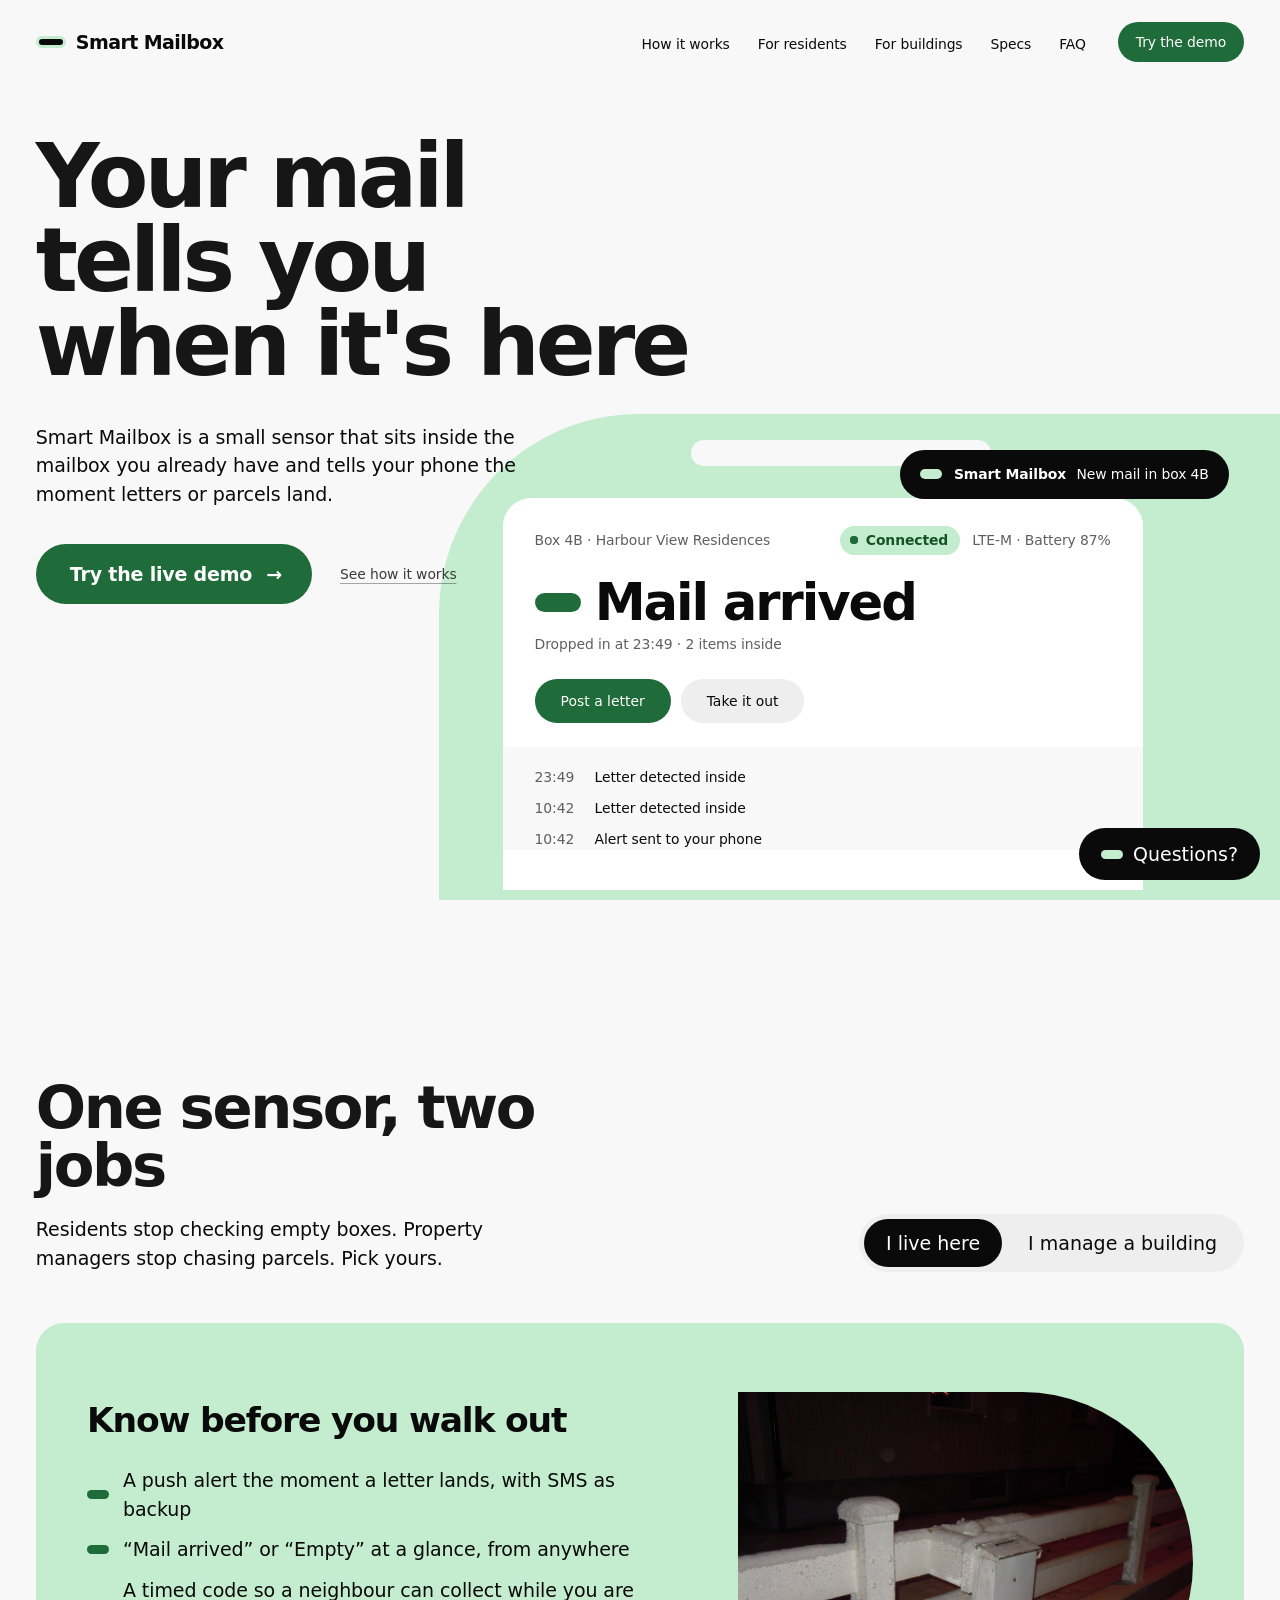
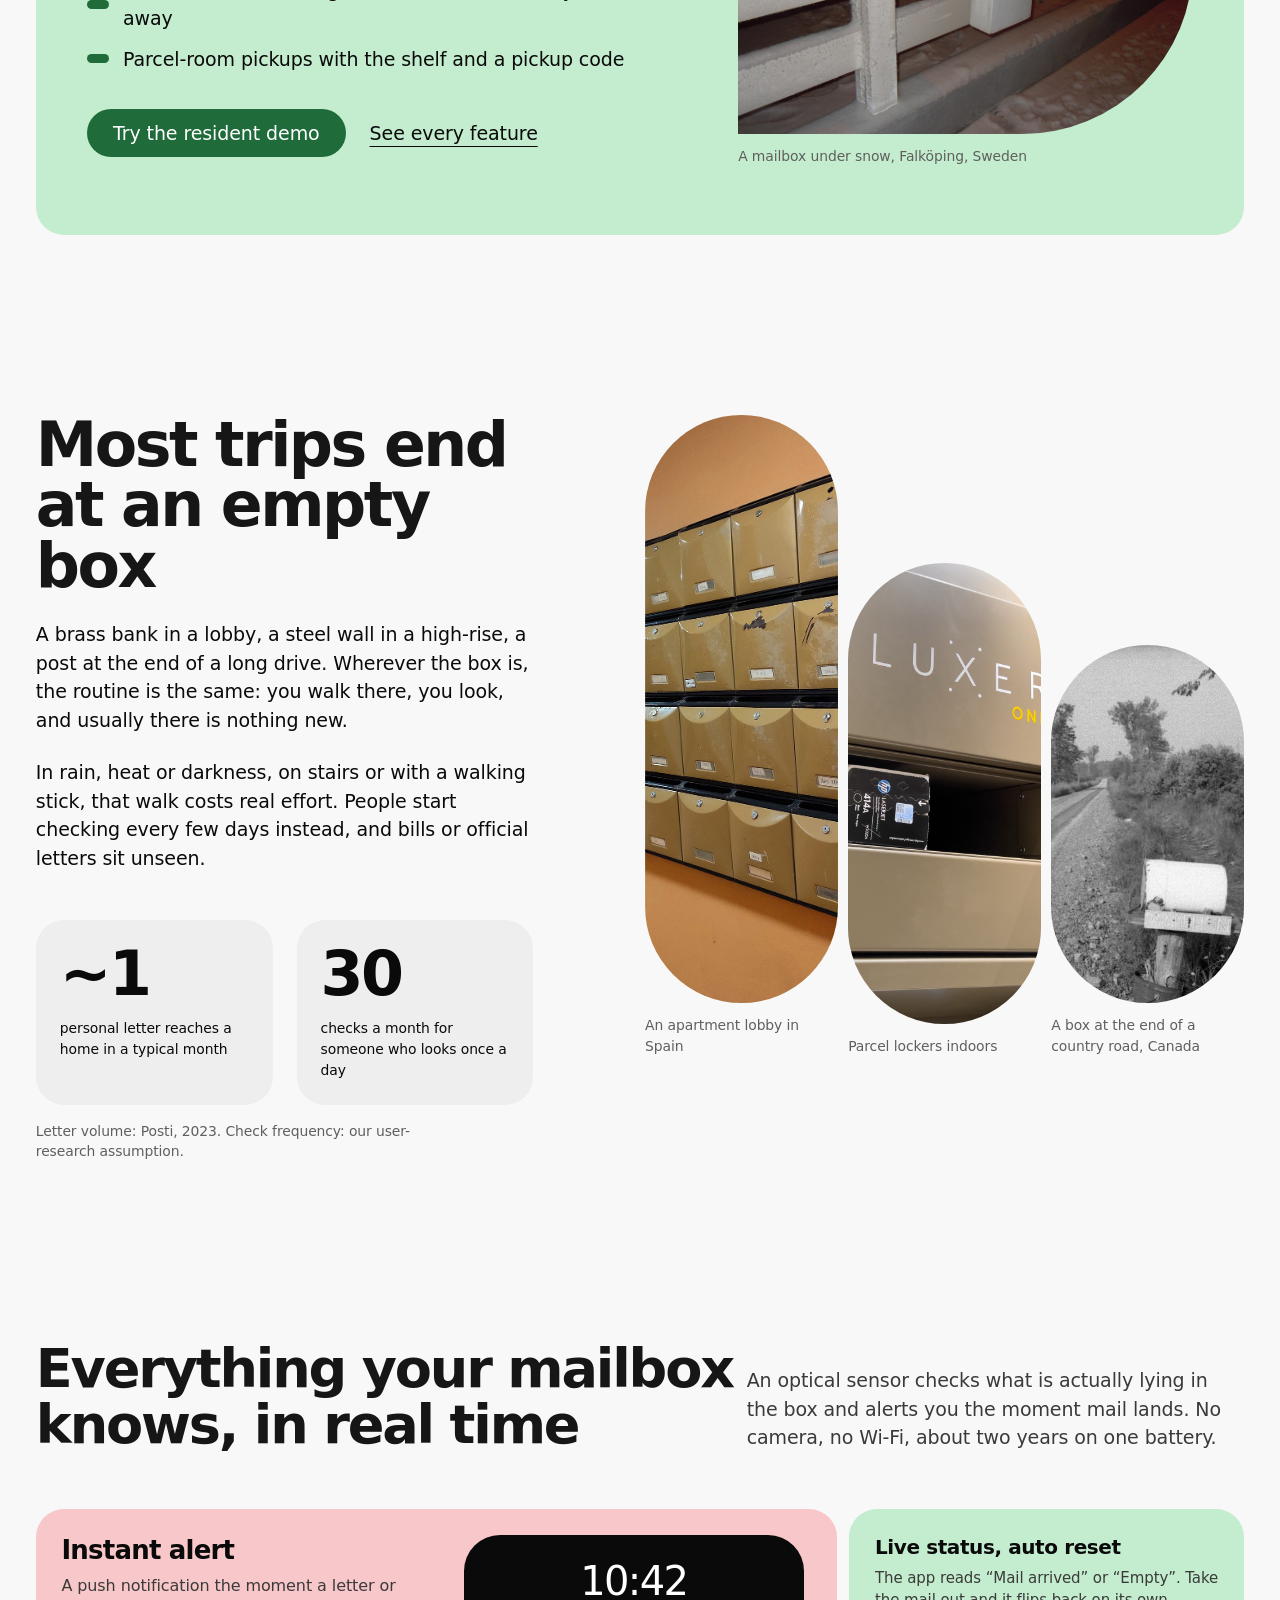
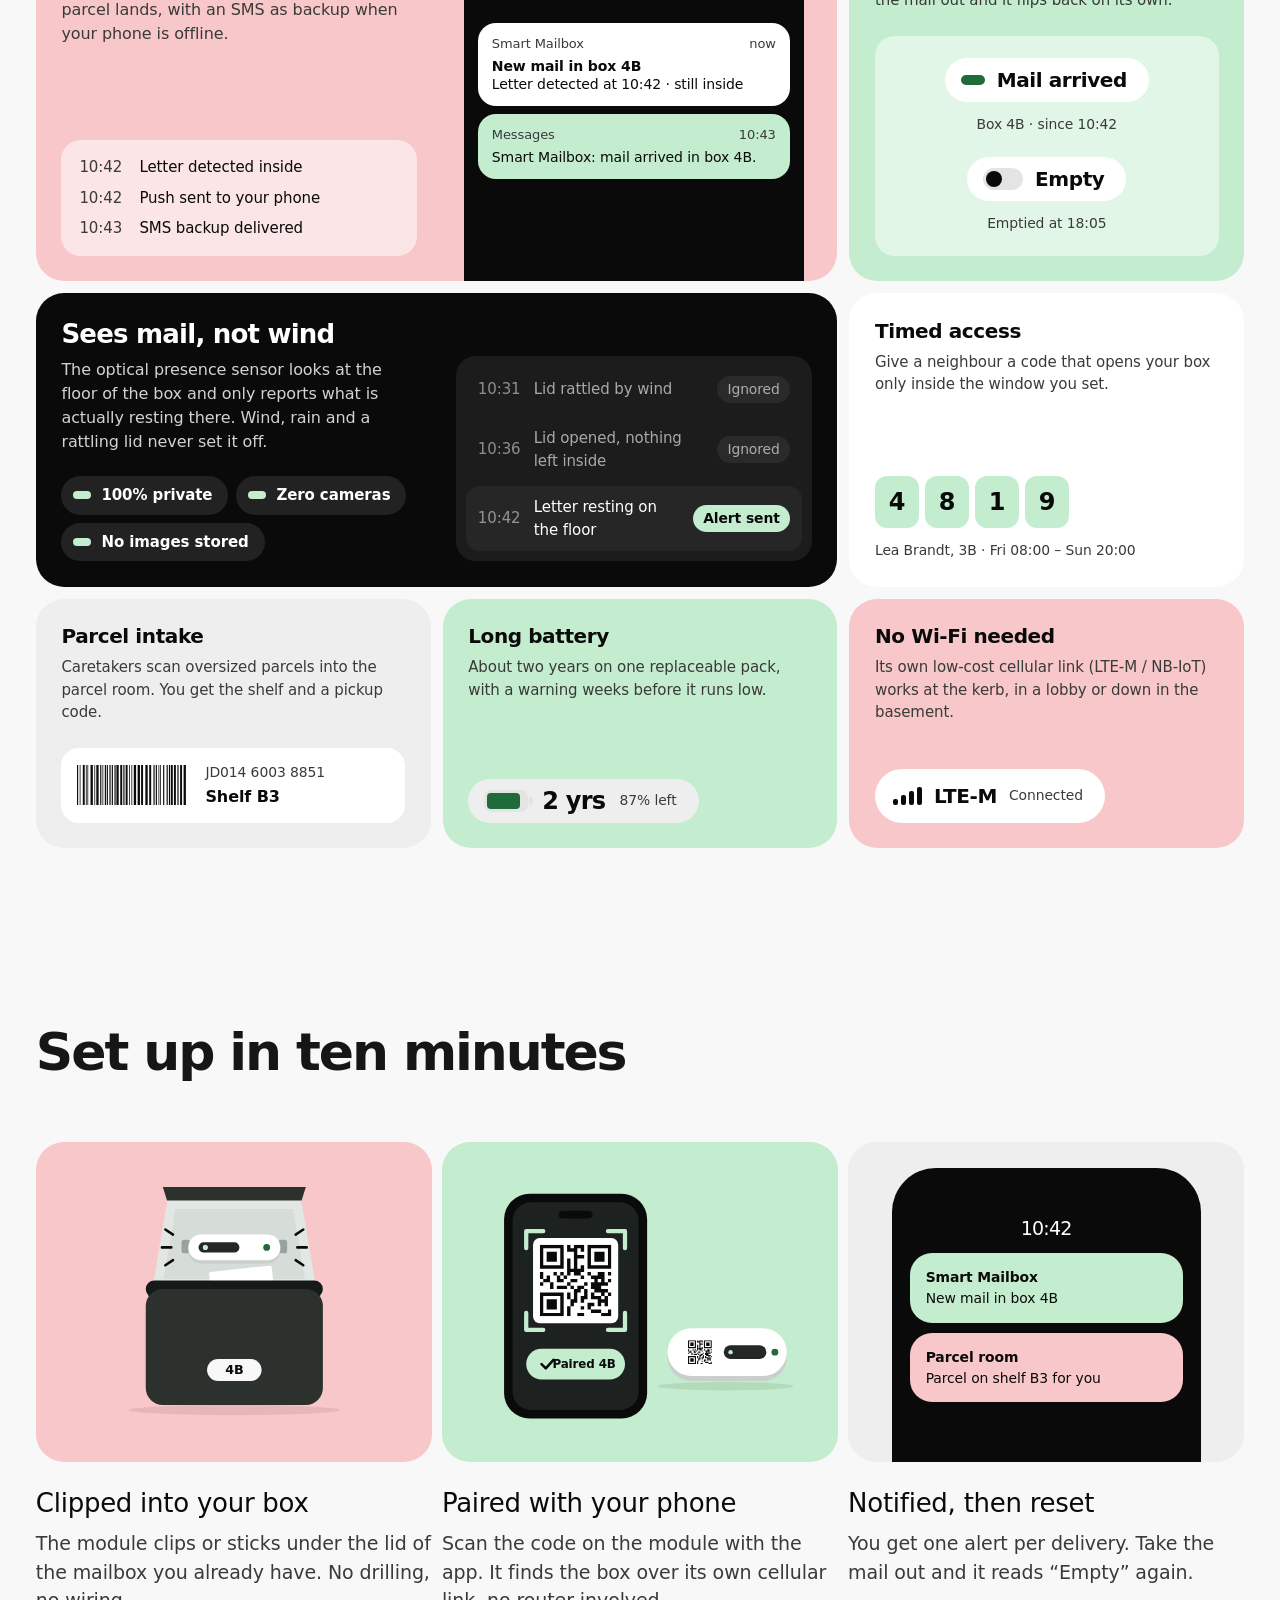
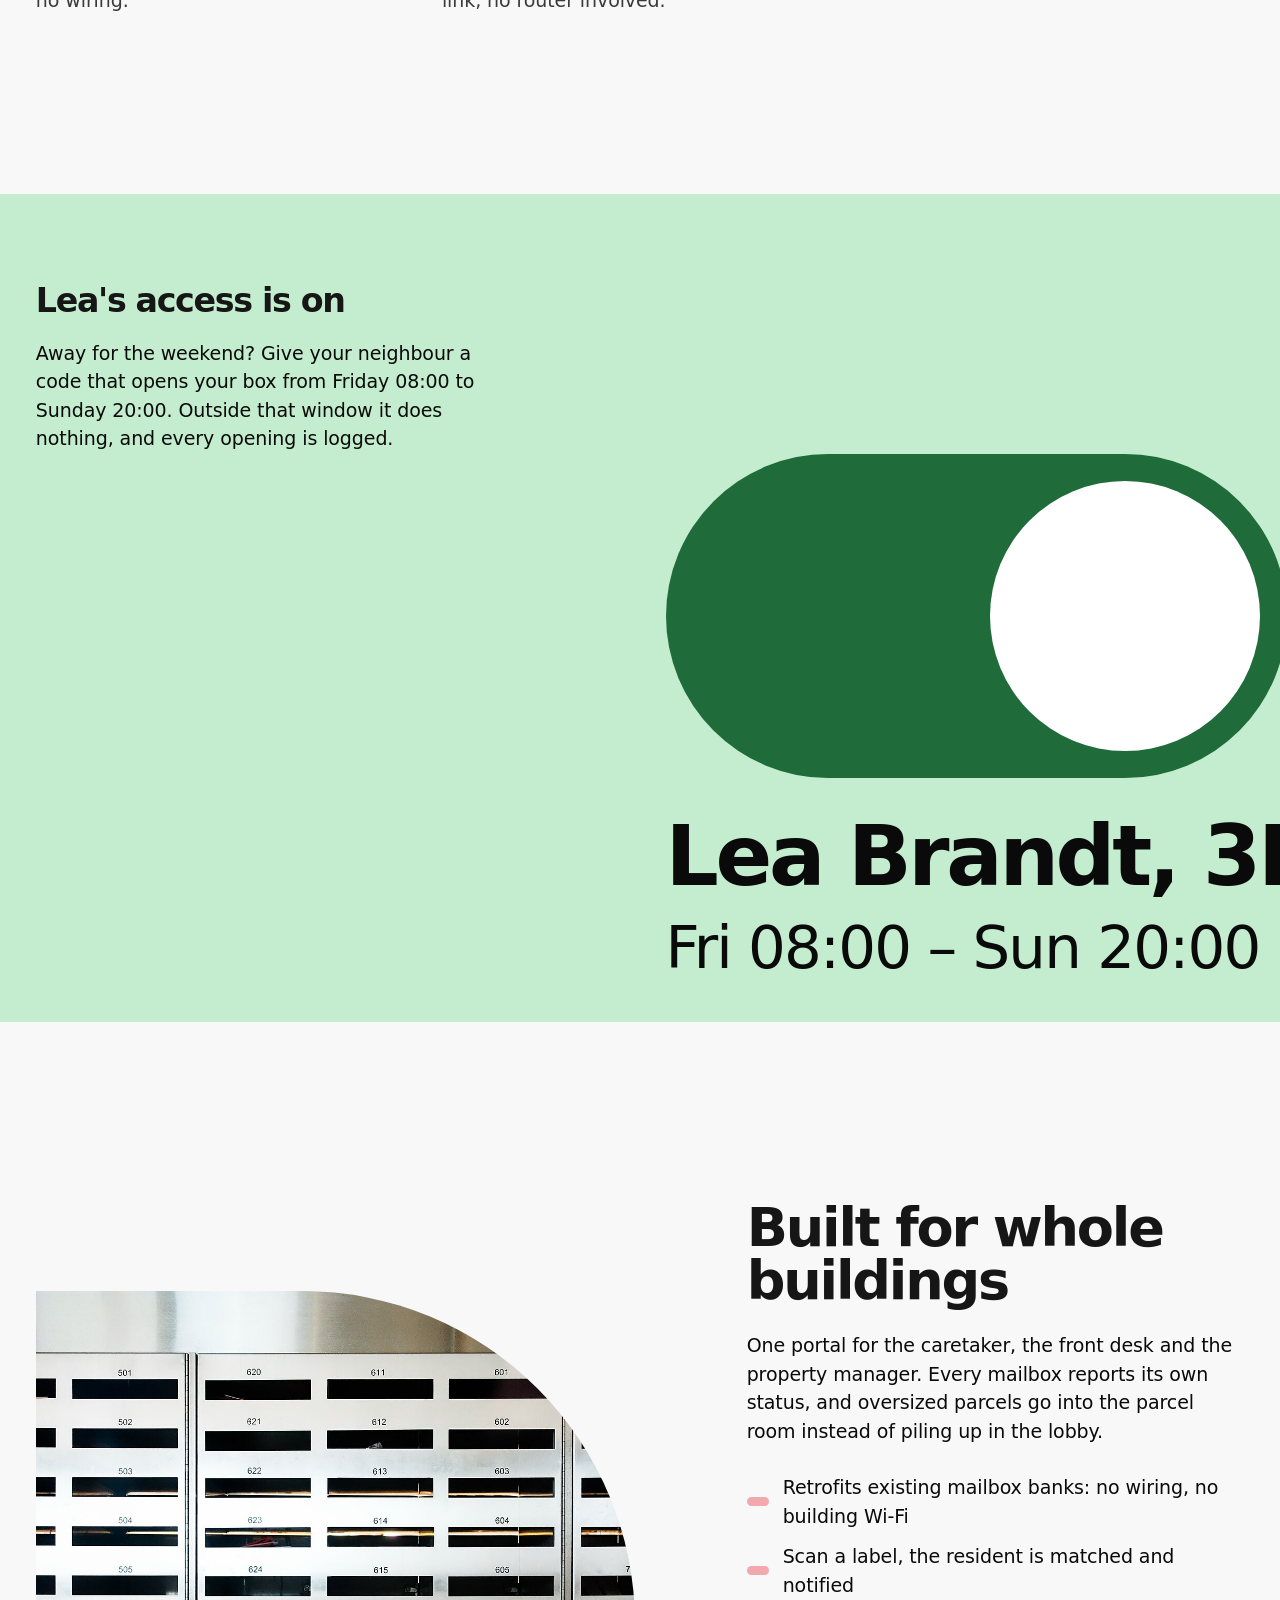
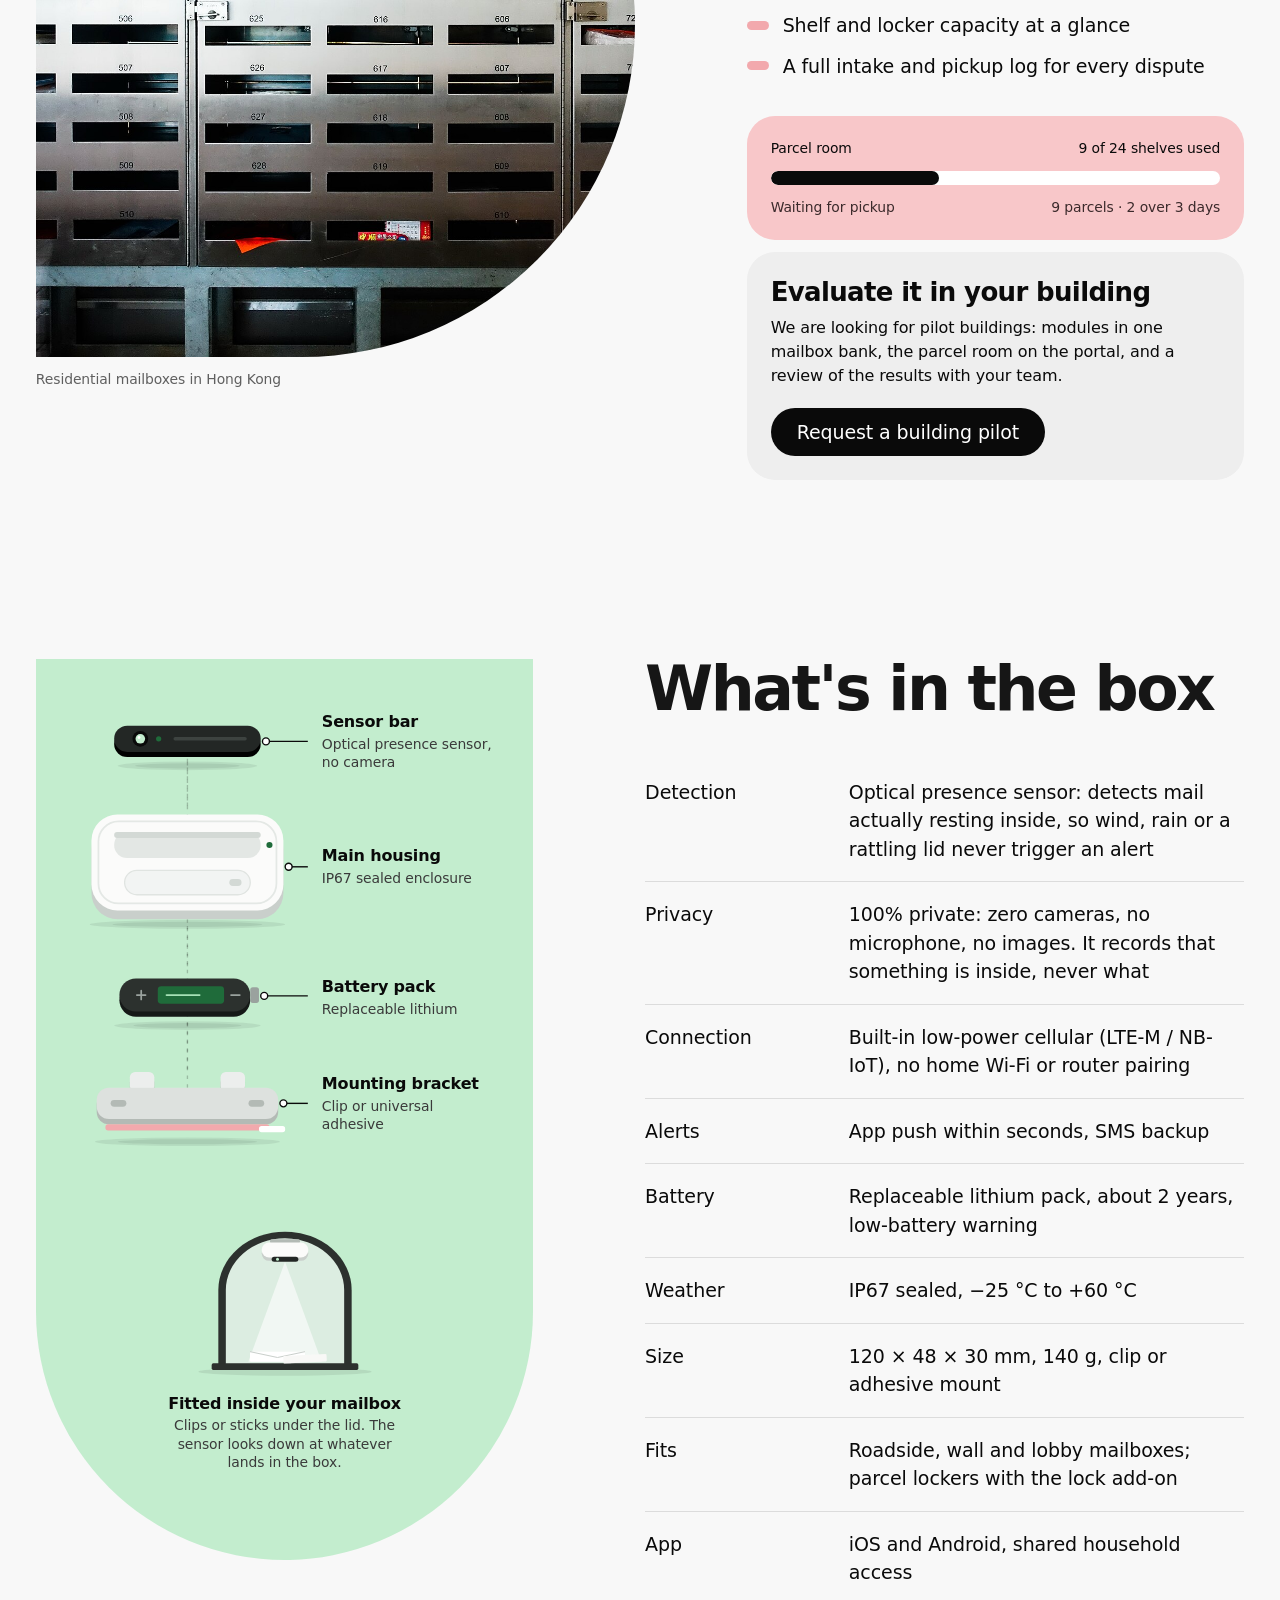
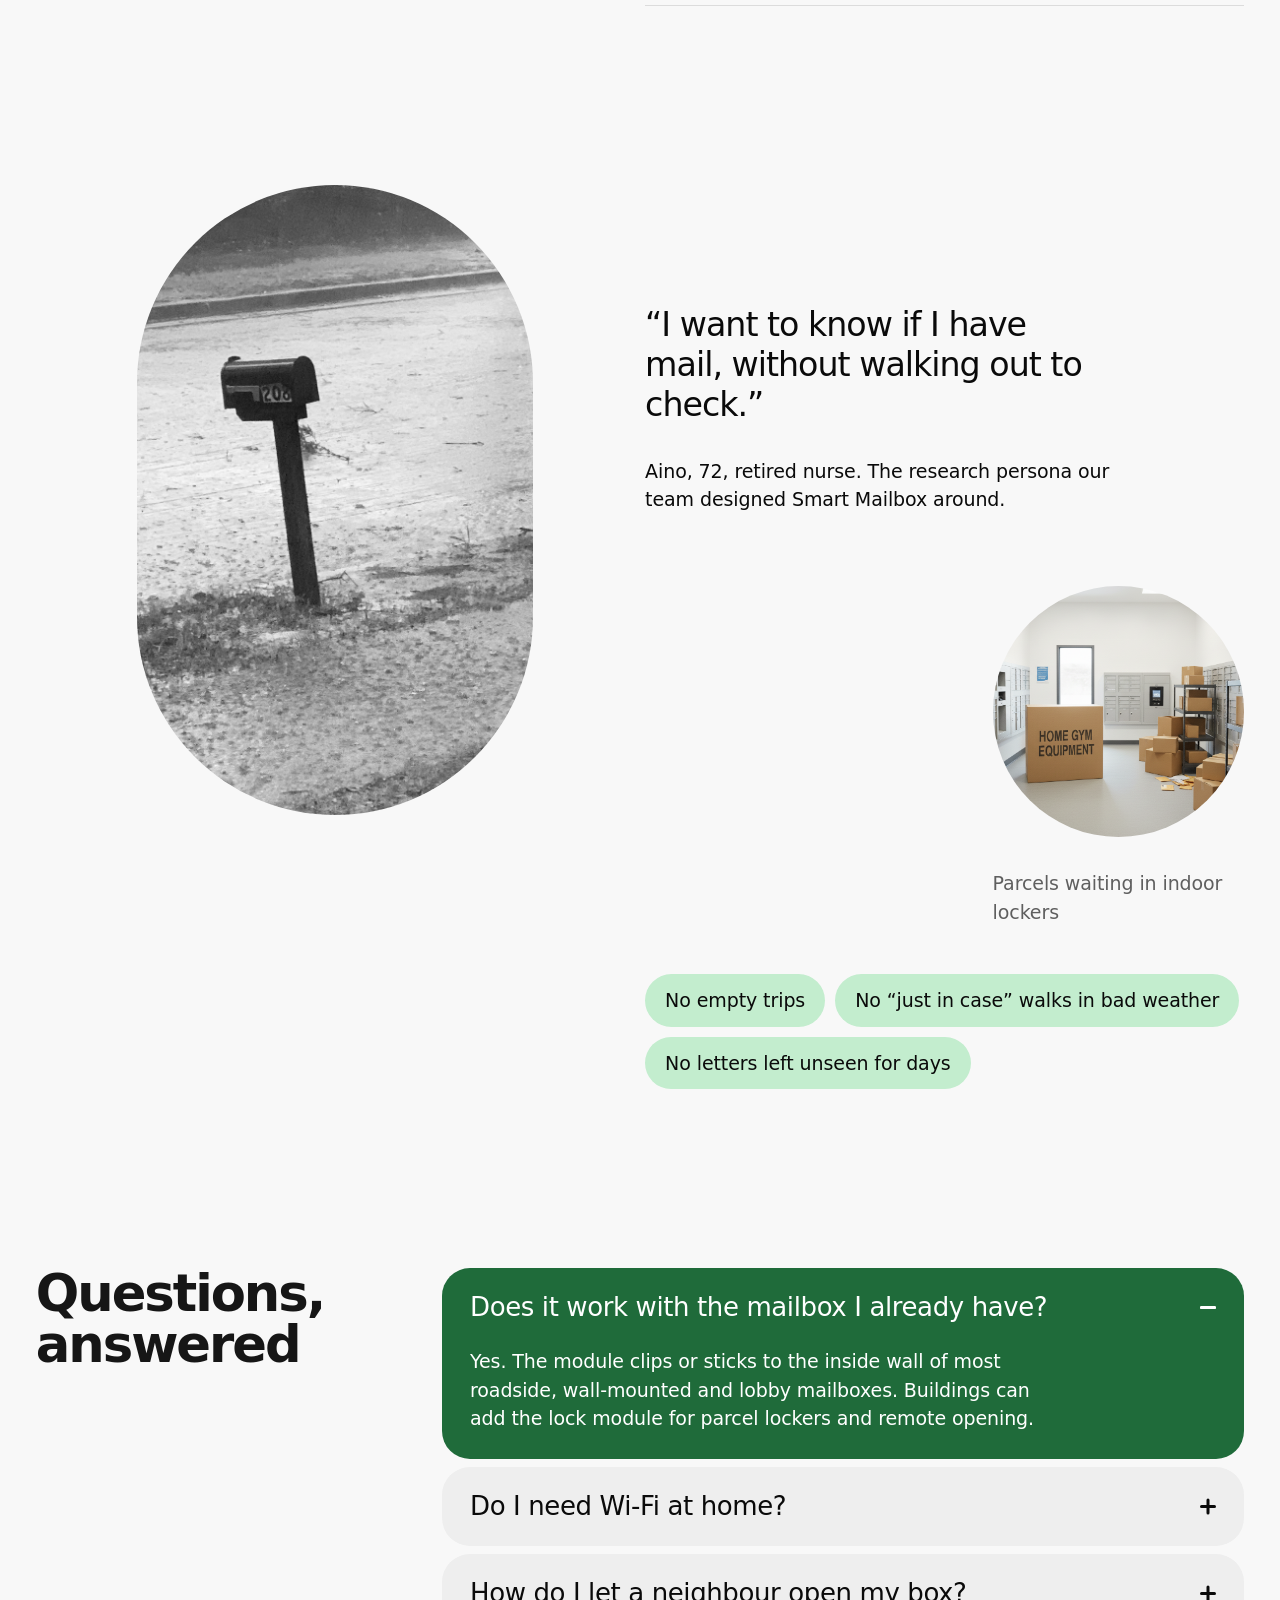
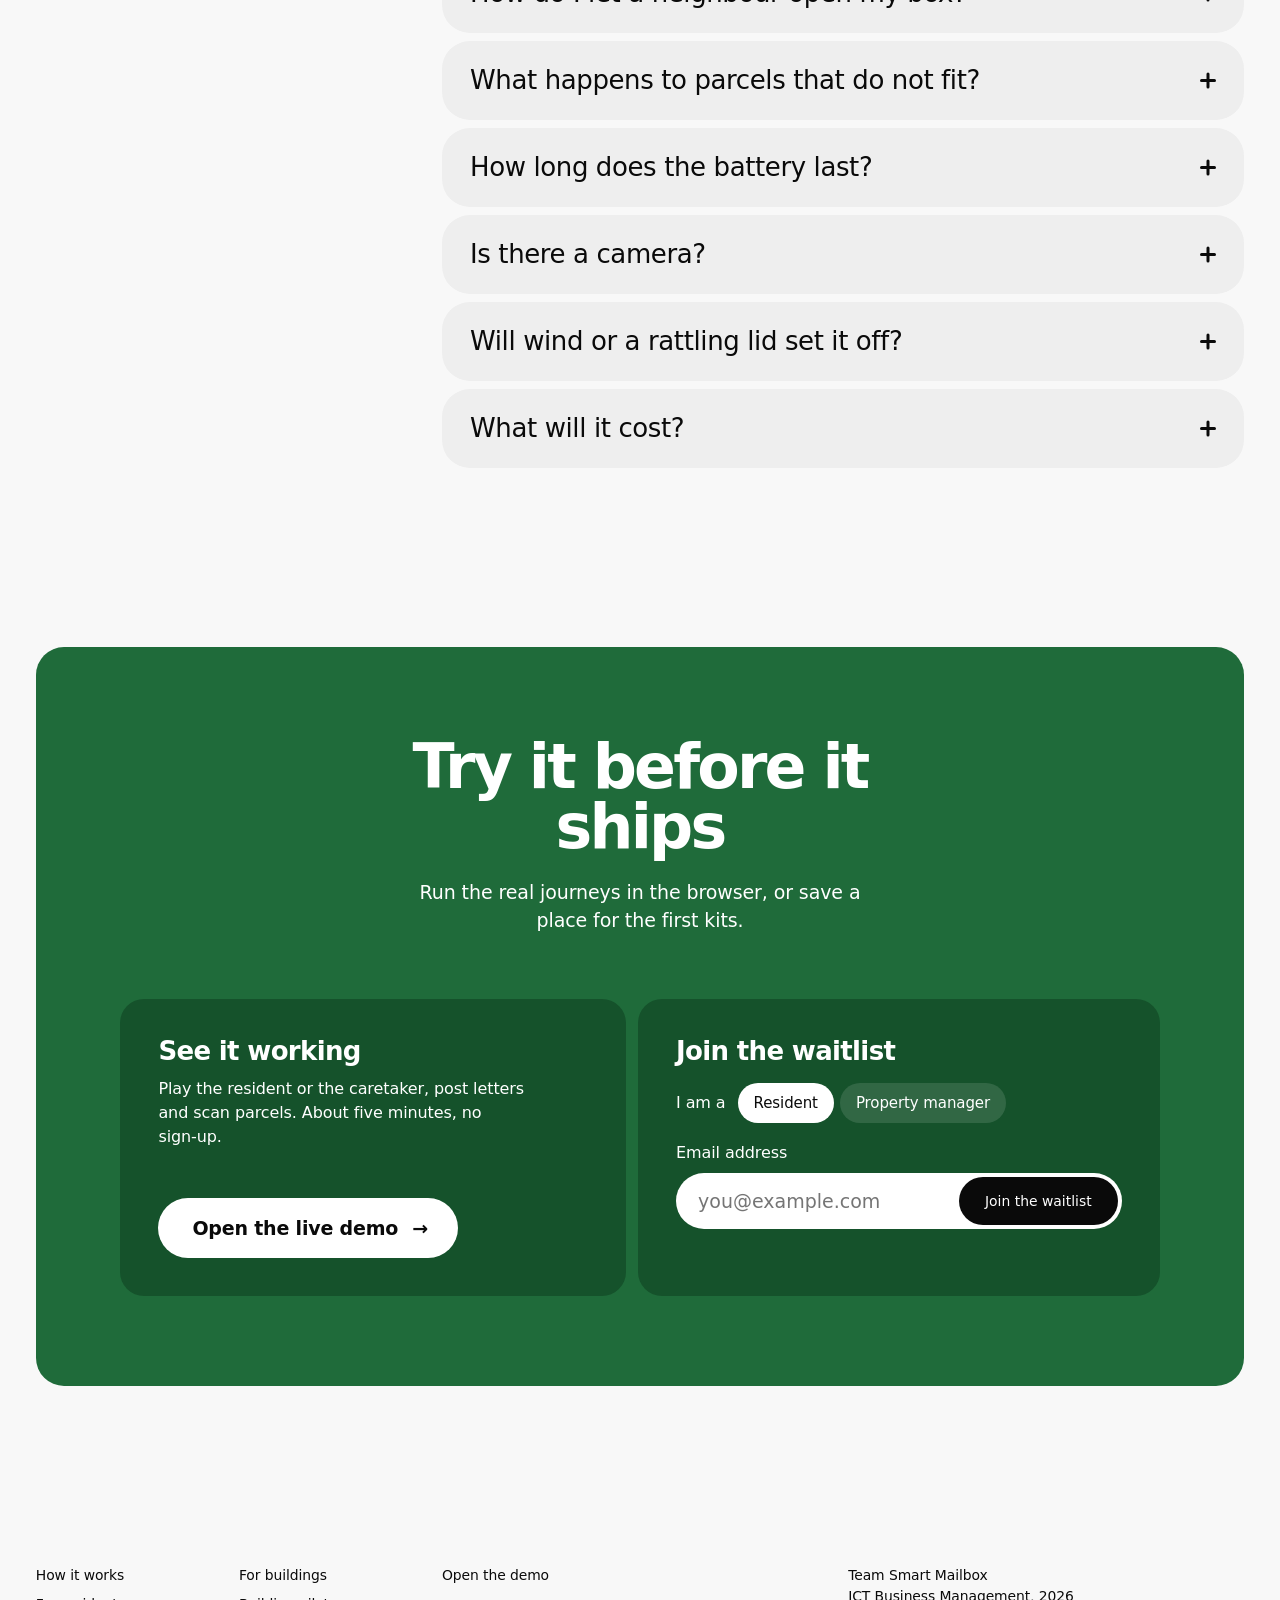
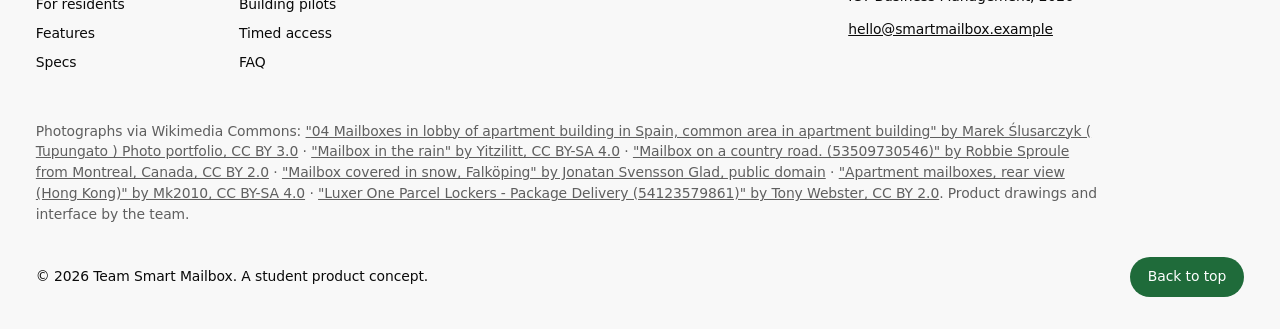
==== commit c86e4166: "minor changes" ====
--- a/index.html
+++ b/index.html
@@ -156,8 +156,8 @@
           <figcaption>An apartment lobby in Spain</figcaption>
         </figure>
         <figure class="pic pic--mid reveal">
-          <img src="assets/kaspi-postomat-astana-p1190696.jpg" width="1920" height="2880" alt="A red street parcel locker with rows of small doors in Astana" loading="lazy">
-          <figcaption>A parcel locker in Astana</figcaption>
+          <img src="assets/luxer-one-parcel-lockers-portrait.jpg" width="1920" height="2880" alt="An indoor parcel locker with one door open and a delivered box inside" loading="lazy">
+          <figcaption>Parcel lockers indoors</figcaption>
         </figure>
         <figure class="pic pic--low reveal">
           <img src="assets/mailbox-on-a-country-road-53509730546.jpg" width="1704" height="1087" alt="A white mailbox at the edge of a long gravel country road" loading="lazy">
@@ -541,8 +541,8 @@
         <figcaption>Aino, 72, retired nurse. The research persona our team designed Smart Mailbox around.</figcaption>
         </figure>
         <figure class="quote__small pic">
-          <img src="assets/parcel-locker-almaty-courtyard.jpg" width="1920" height="1440" alt="A parcel locker against a courtyard wall in Almaty" loading="lazy">
-          <figcaption>A courtyard parcel locker, Almaty</figcaption>
+          <img src="assets/indoor_parcel_room.png" width="1920" height="1440" alt="A bank of indoor parcel lockers with two doors open and boxes waiting inside" loading="lazy">
+          <figcaption>Parcels waiting in indoor lockers</figcaption>
         </figure>
         <ul class="quote__points">
           <li>No empty trips</li>
@@ -662,7 +662,7 @@
         <p><a href="mailto:hello@smartmailbox.example">hello@smartmailbox.example</a></p>
       </div>
     </div>
-    <p class="footer__credits">Photographs via Wikimedia Commons: <a href="https://commons.wikimedia.org/wiki/File:04_Mailboxes_in_lobby_of_apartment_building_in_Spain,_common_area_in_apartment_building.jpg">"04 Mailboxes in lobby of apartment building in Spain, common area in apartment building" by Marek Ślusarczyk ( Tupungato ) Photo portfolio, CC BY 3.0</a> · <a href="https://commons.wikimedia.org/wiki/File:Mailbox_in_the_rain.jpg">"Mailbox in the rain" by Yitzilitt, CC BY-SA 4.0</a> · <a href="https://commons.wikimedia.org/wiki/File:Mailbox_on_a_country_road._(53509730546).jpg">"Mailbox on a country road. (53509730546)" by Robbie Sproule from Montreal, Canada, CC BY 2.0</a> · <a href="https://commons.wikimedia.org/wiki/File:Mailbox_covered_in_snow,_Falk%C3%B6ping.JPG">"Mailbox covered in snow, Falköping" by Jonatan Svensson Glad, public domain</a> · <a href="https://commons.wikimedia.org/wiki/File:Apartment_mailboxes,_rear_view_(Hong_Kong).jpg">"Apartment mailboxes, rear view (Hong Kong)" by Mk2010, CC BY-SA 4.0</a> · <a href="https://commons.wikimedia.org/wiki/File:Kaspi_Postomat,_Astana_(P1190696).jpg">"Kaspi Postomat, Astana (P1190696)" by Matti Blume, CC BY-SA 4.0</a> · <a href="https://commons.wikimedia.org/wiki/File:%D0%90%D0%BB%D0%BC%D0%B0%D1%82%D1%8B,_%D0%BF%D0%BE%D1%81%D1%82%D0%BE%D0%BC%D0%B0%D1%82_%D0%B2%D0%BE_%D0%B4%D0%B2%D0%BE%D1%80%D0%B5_%D0%A2%D0%BE%D0%BB%D0%B5_%D0%B1%D0%B8_64_(1).jpg">"Алматы, постомат во дворе Толе би 64 (1)" by Nikolai Bulykin, CC BY-SA 4.0</a>. Product drawings and interface by the team.</p>
+    <p class="footer__credits">Photographs via Wikimedia Commons: <a href="https://commons.wikimedia.org/wiki/File:04_Mailboxes_in_lobby_of_apartment_building_in_Spain,_common_area_in_apartment_building.jpg">"04 Mailboxes in lobby of apartment building in Spain, common area in apartment building" by Marek Ślusarczyk ( Tupungato ) Photo portfolio, CC BY 3.0</a> · <a href="https://commons.wikimedia.org/wiki/File:Mailbox_in_the_rain.jpg">"Mailbox in the rain" by Yitzilitt, CC BY-SA 4.0</a> · <a href="https://commons.wikimedia.org/wiki/File:Mailbox_on_a_country_road._(53509730546).jpg">"Mailbox on a country road. (53509730546)" by Robbie Sproule from Montreal, Canada, CC BY 2.0</a> · <a href="https://commons.wikimedia.org/wiki/File:Mailbox_covered_in_snow,_Falk%C3%B6ping.JPG">"Mailbox covered in snow, Falköping" by Jonatan Svensson Glad, public domain</a> · <a href="https://commons.wikimedia.org/wiki/File:Apartment_mailboxes,_rear_view_(Hong_Kong).jpg">"Apartment mailboxes, rear view (Hong Kong)" by Mk2010, CC BY-SA 4.0</a> · <a href="https://commons.wikimedia.org/wiki/File:Luxer_One_Parcel_Lockers_-_Package_Delivery_(54123579861).jpg">"Luxer One Parcel Lockers - Package Delivery (54123579861)" by Tony Webster, CC BY 2.0</a>. Product drawings and interface by the team.</p>
     <div class="footer__last">
       <p>© 2026 Team Smart Mailbox. A student product concept.</p>
       <a class="btn btn--small" href="#top">Back to top</a>
